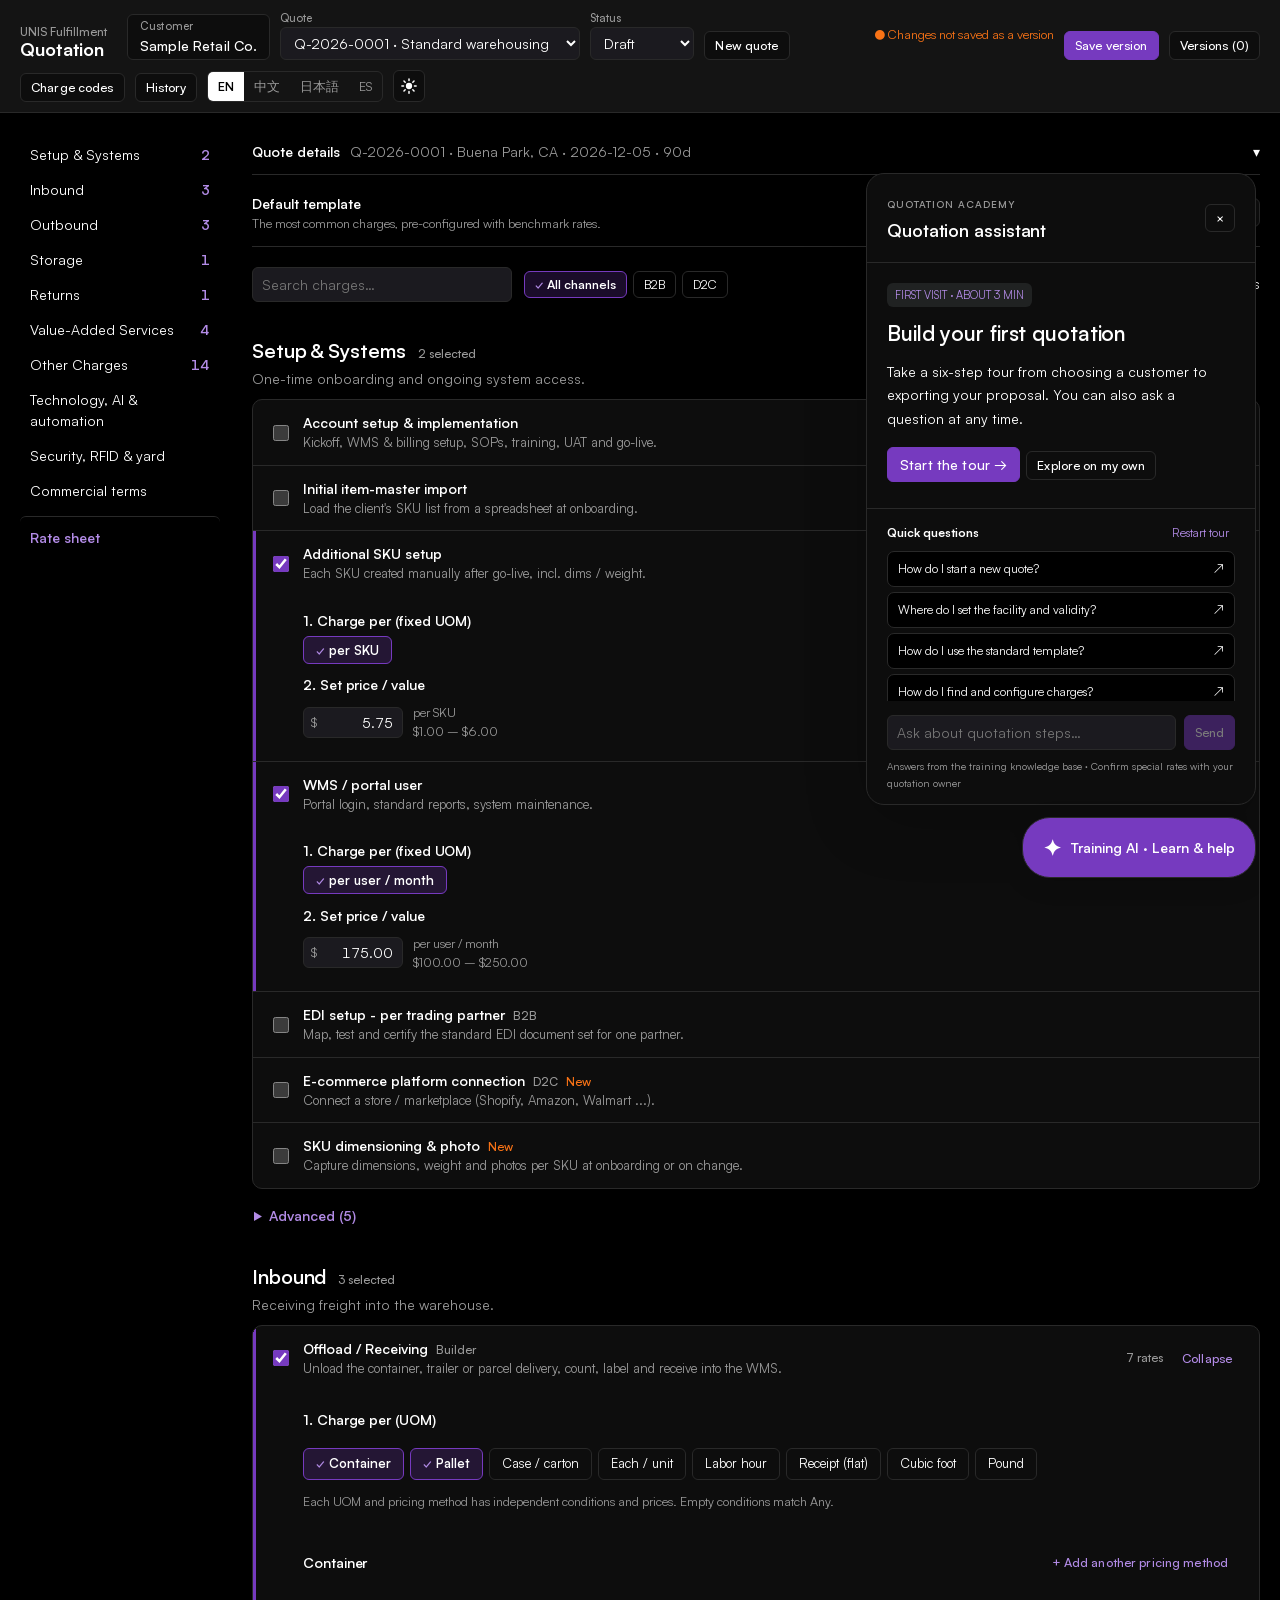
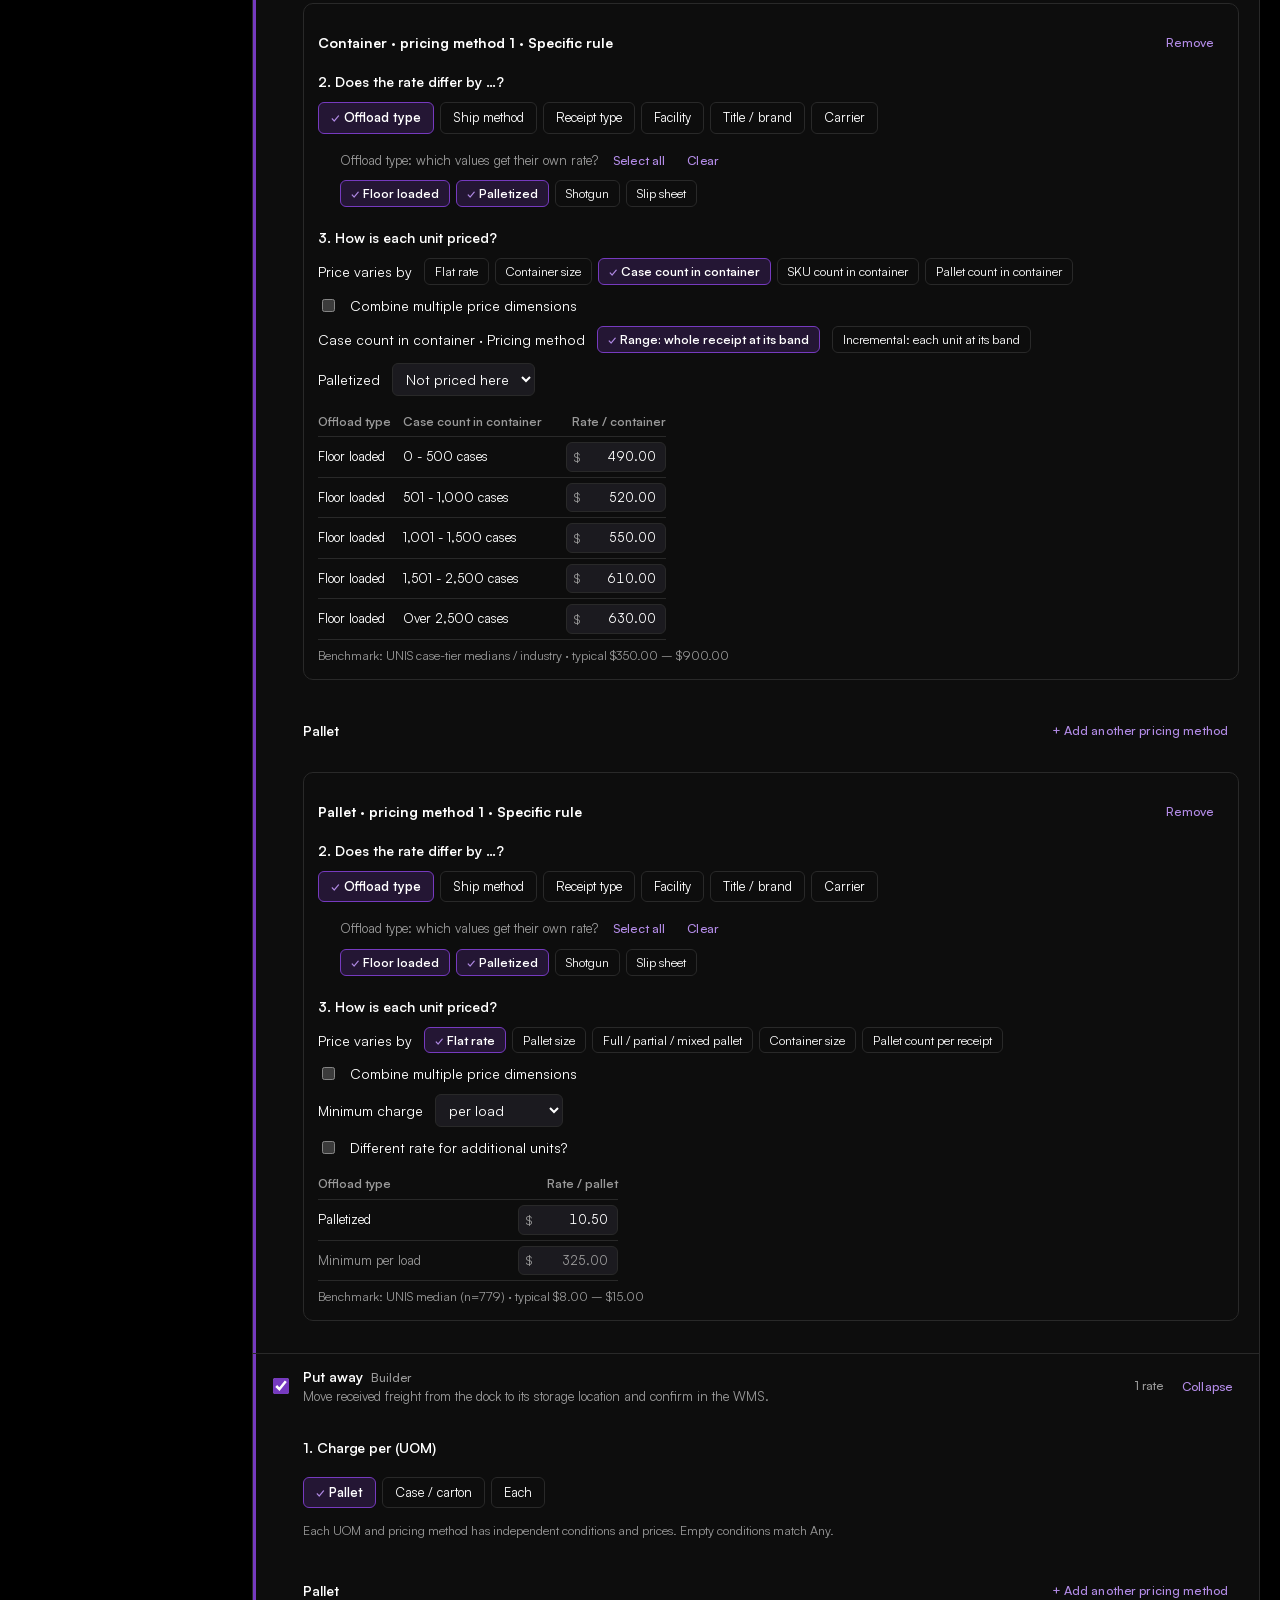
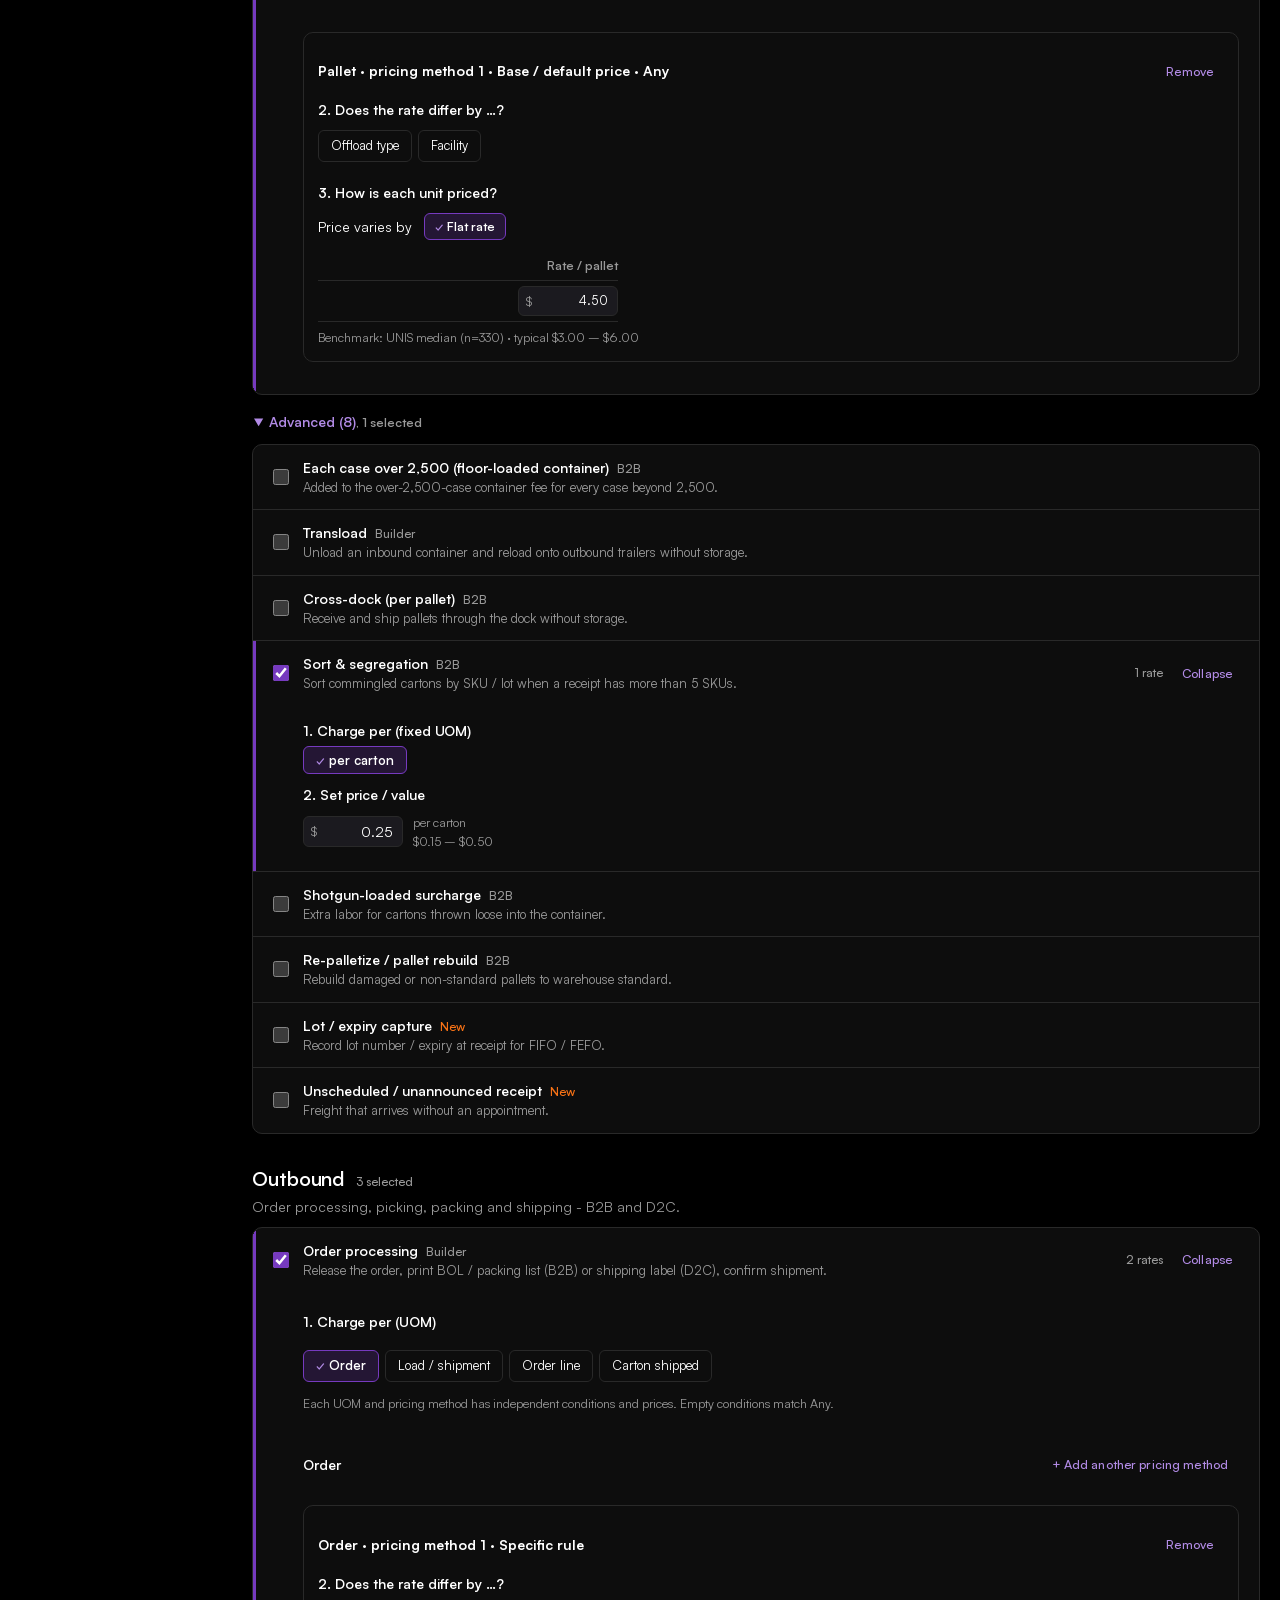
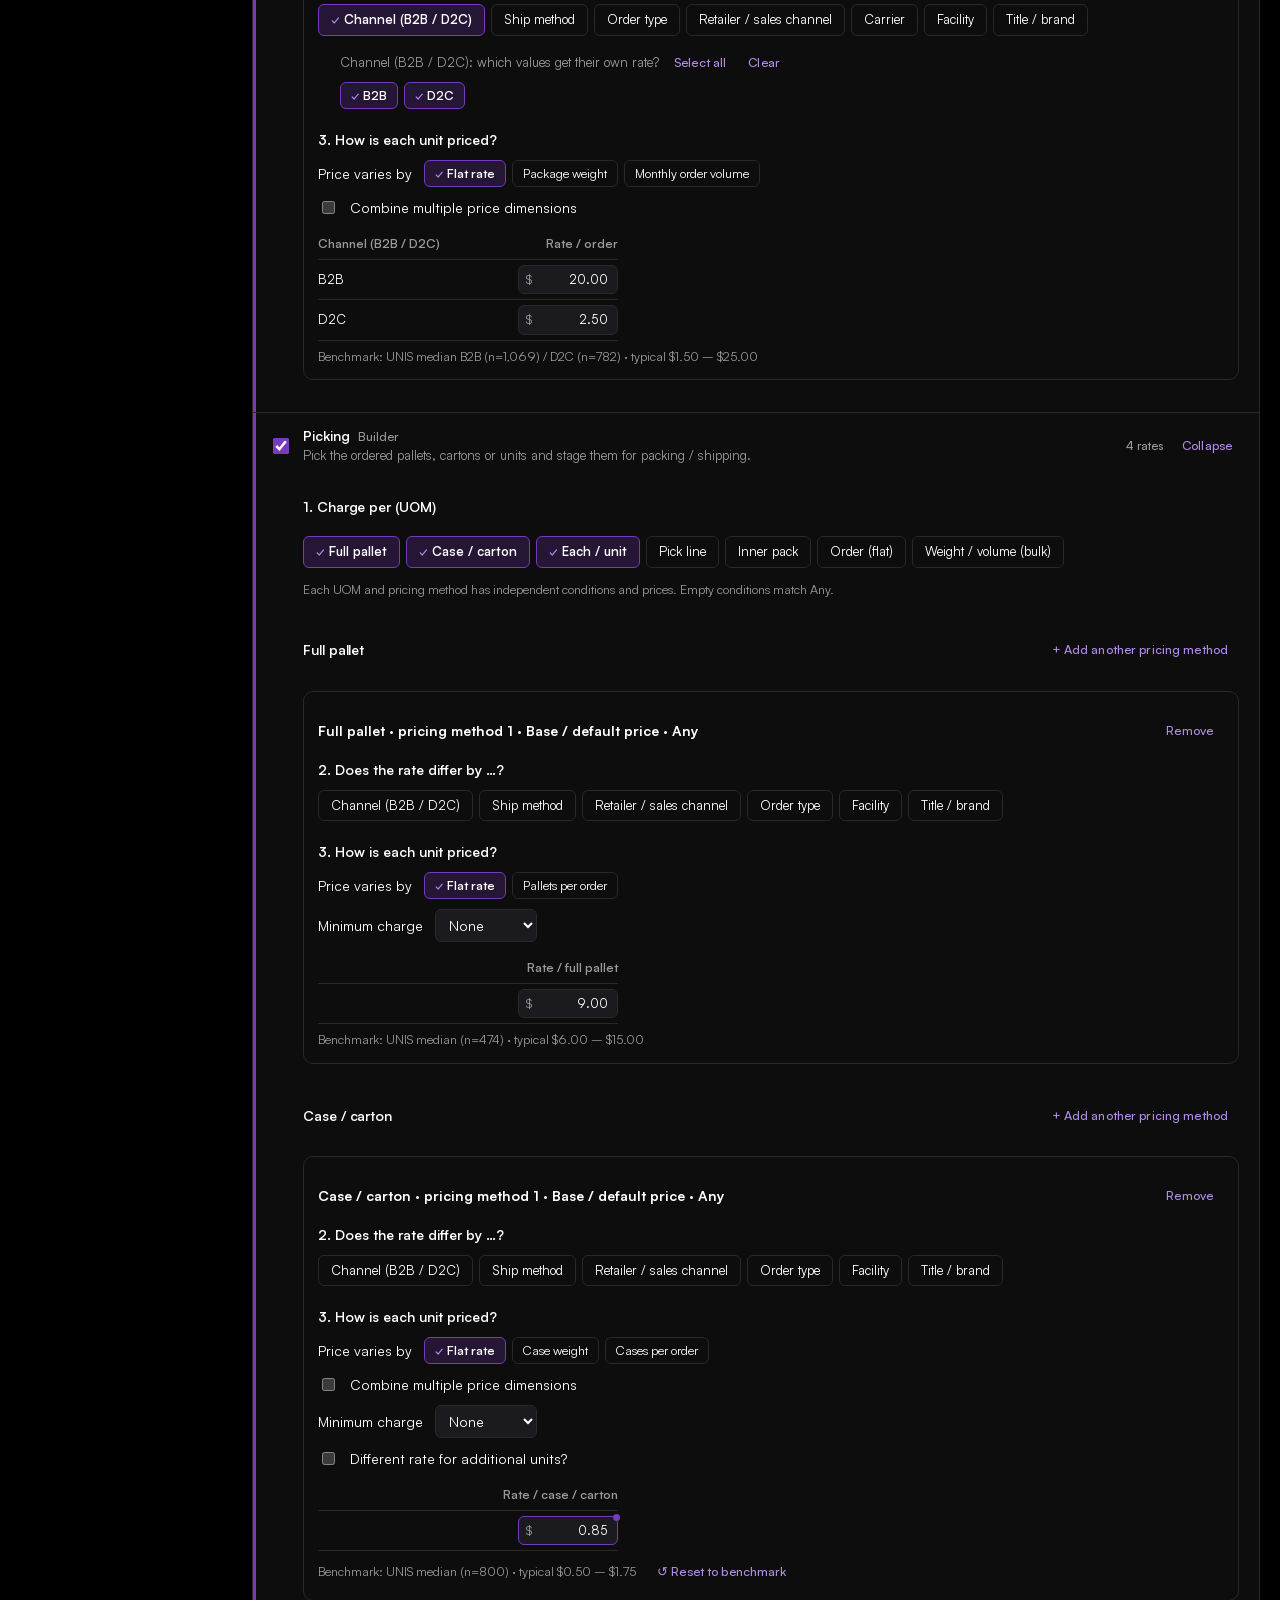
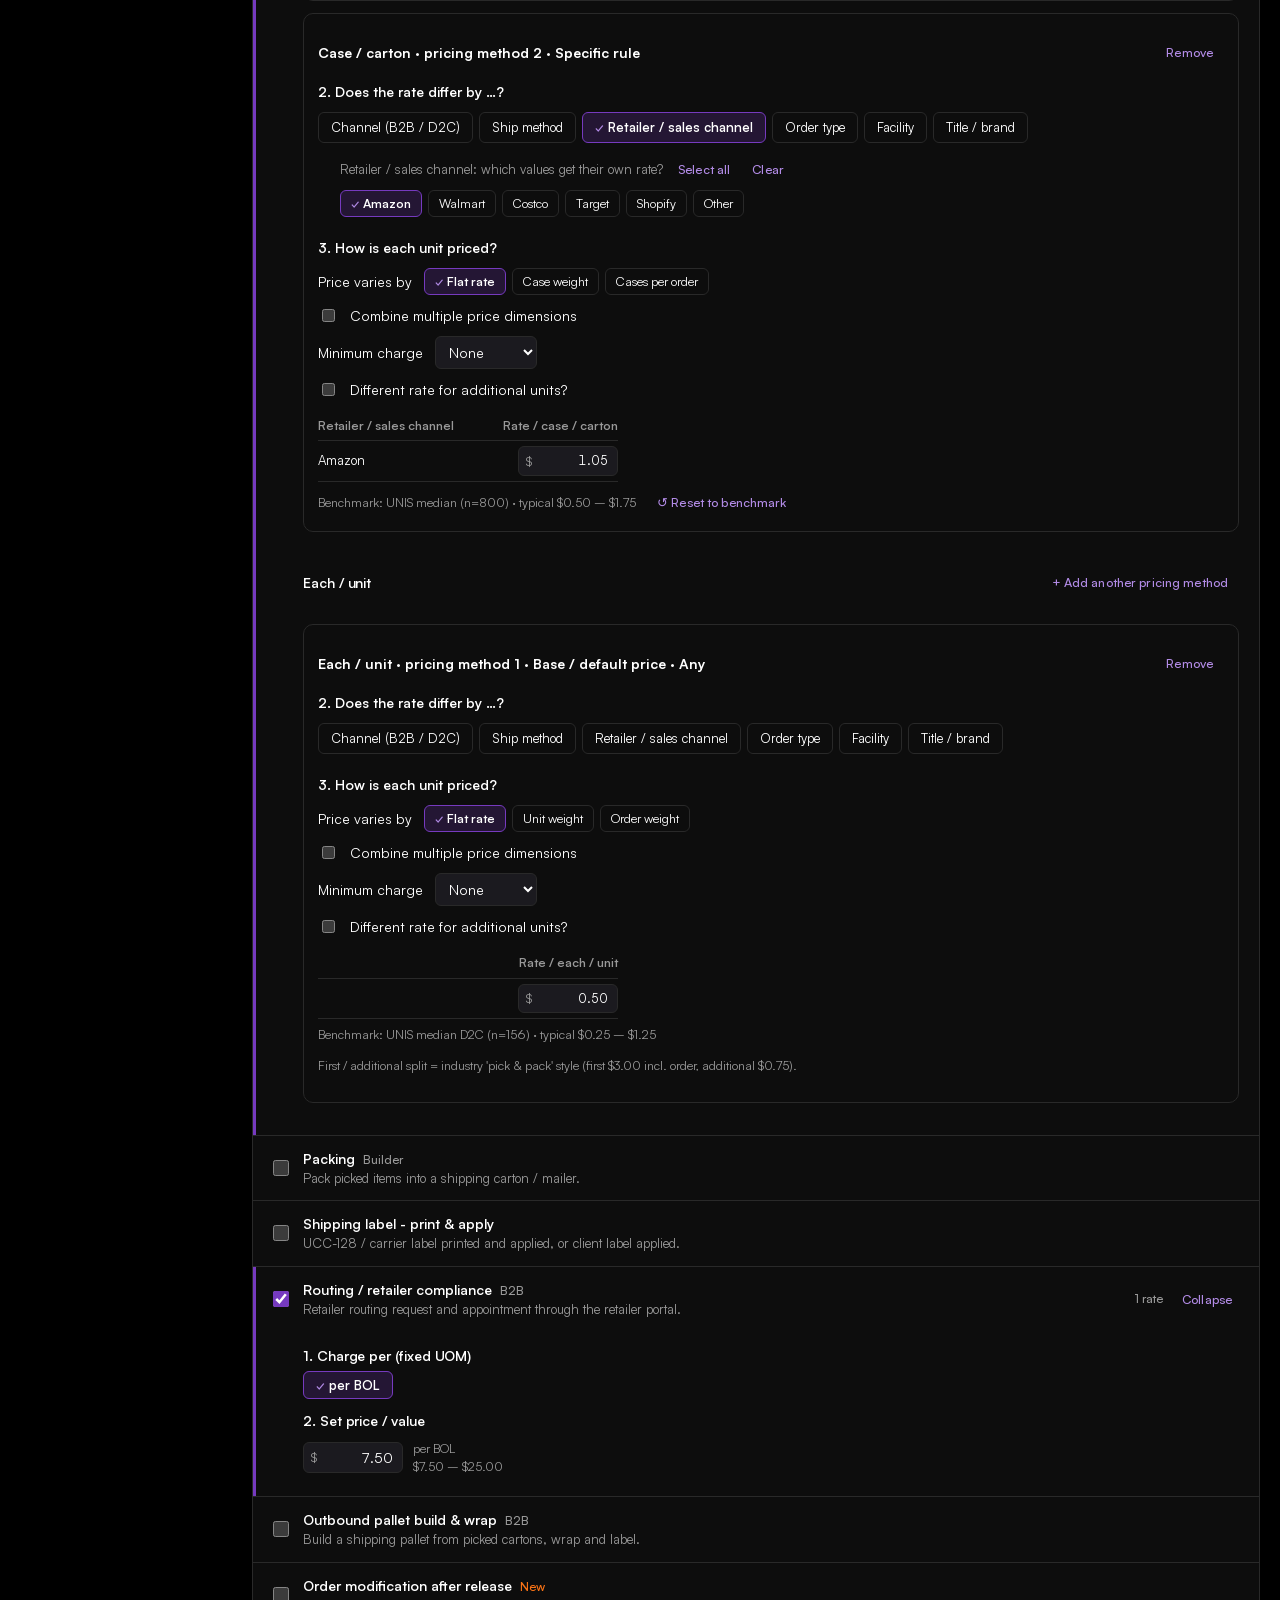
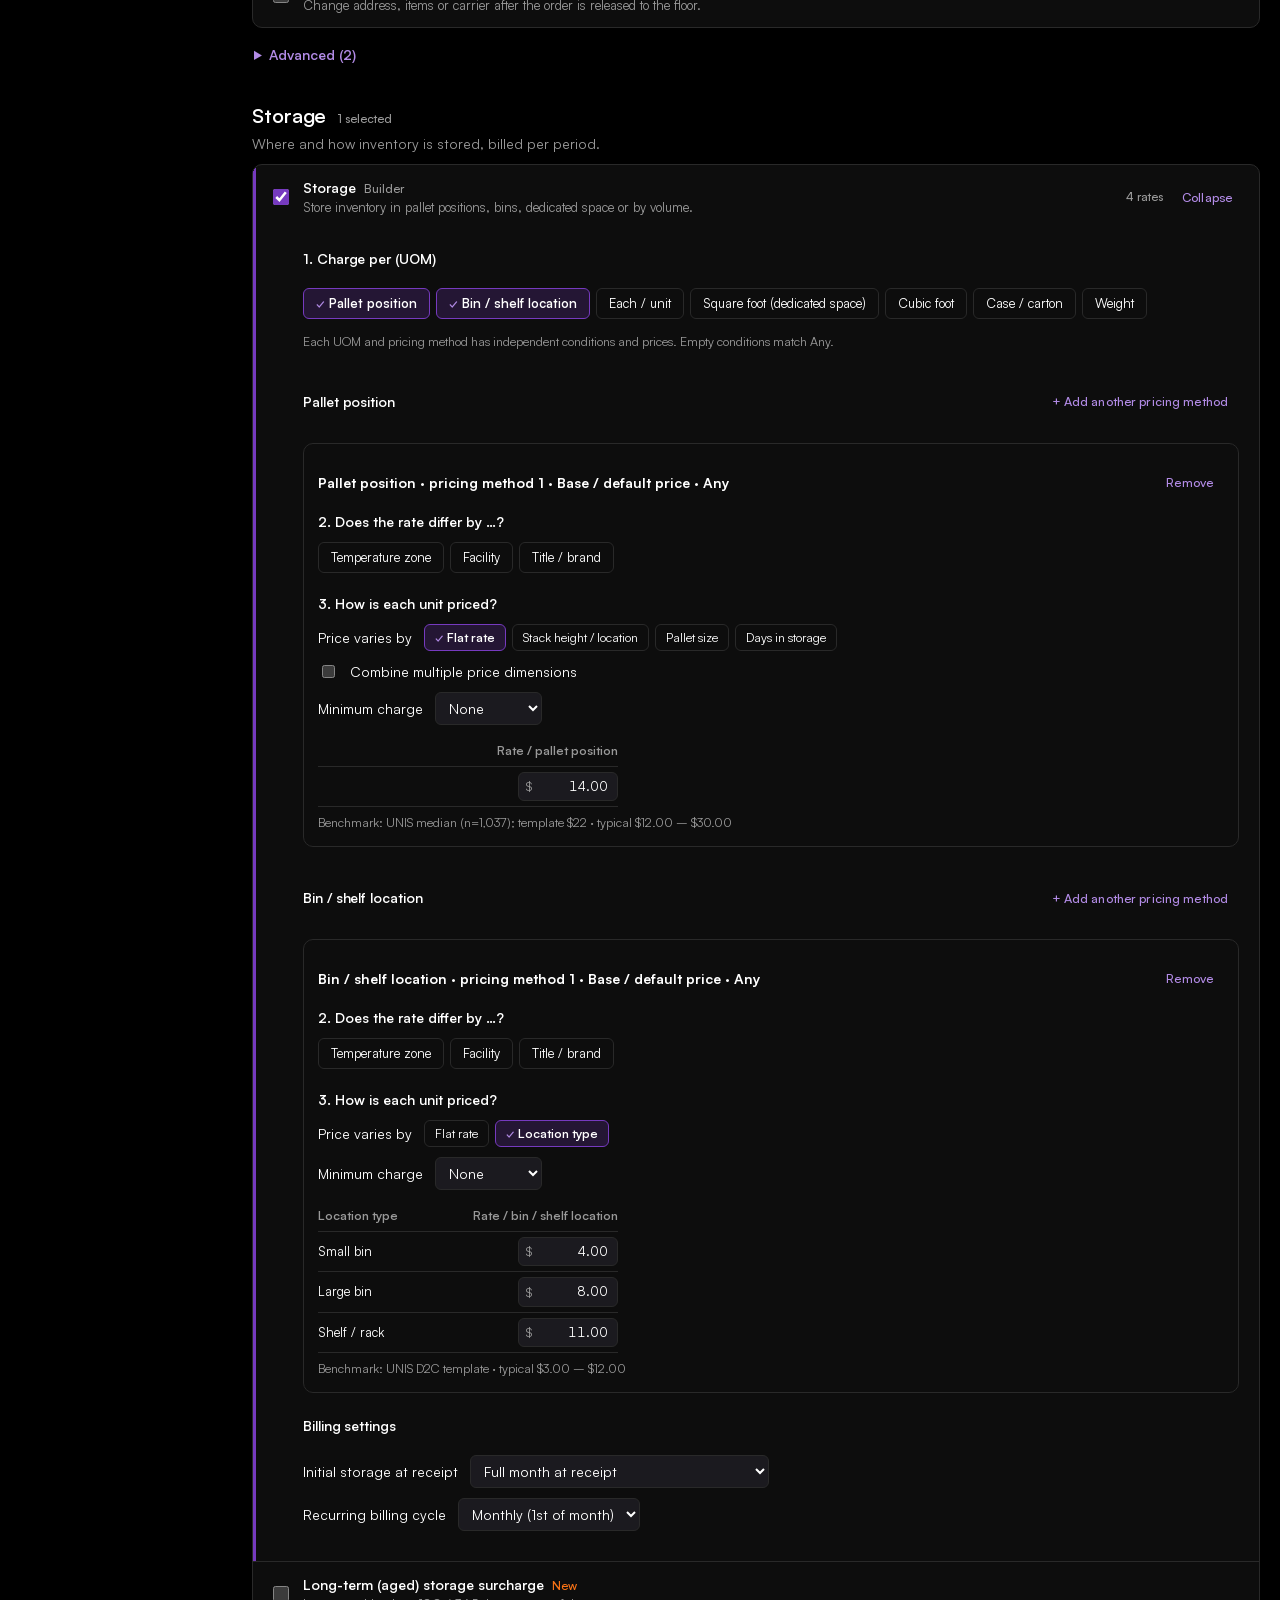
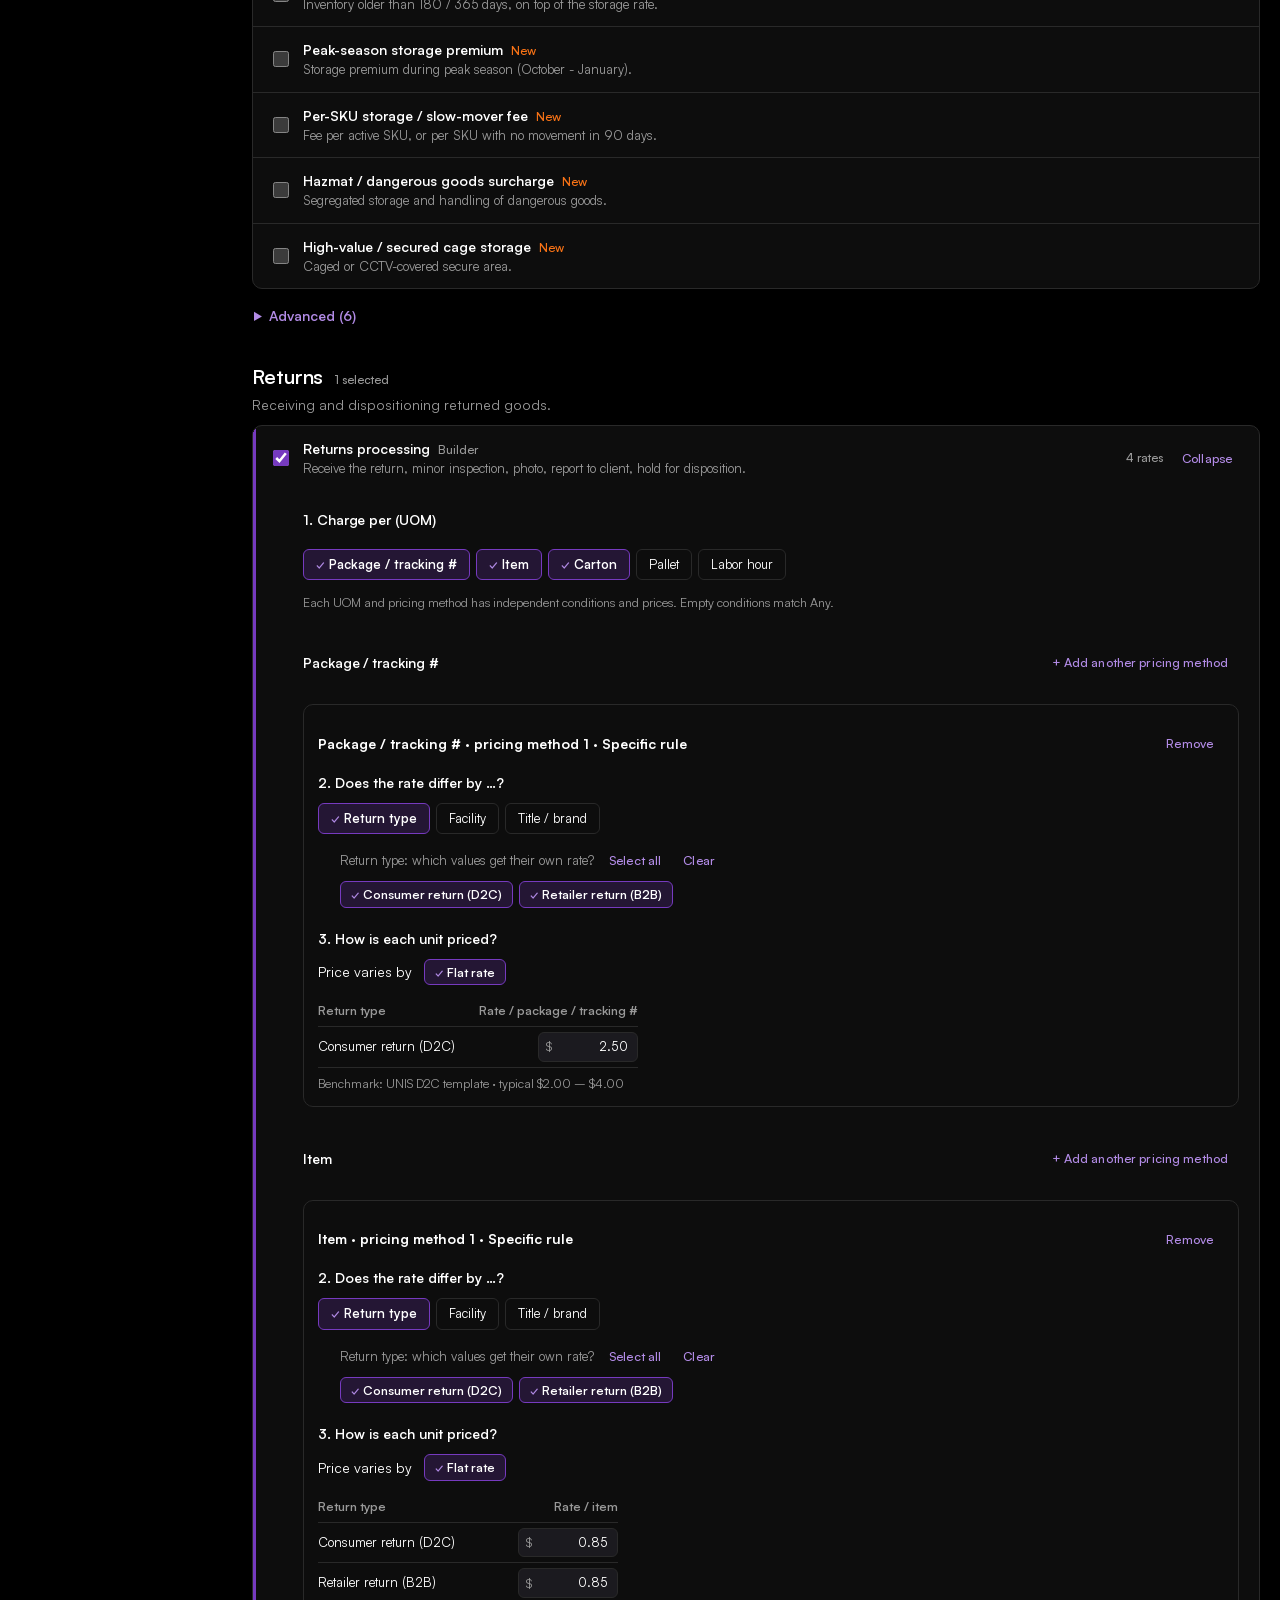
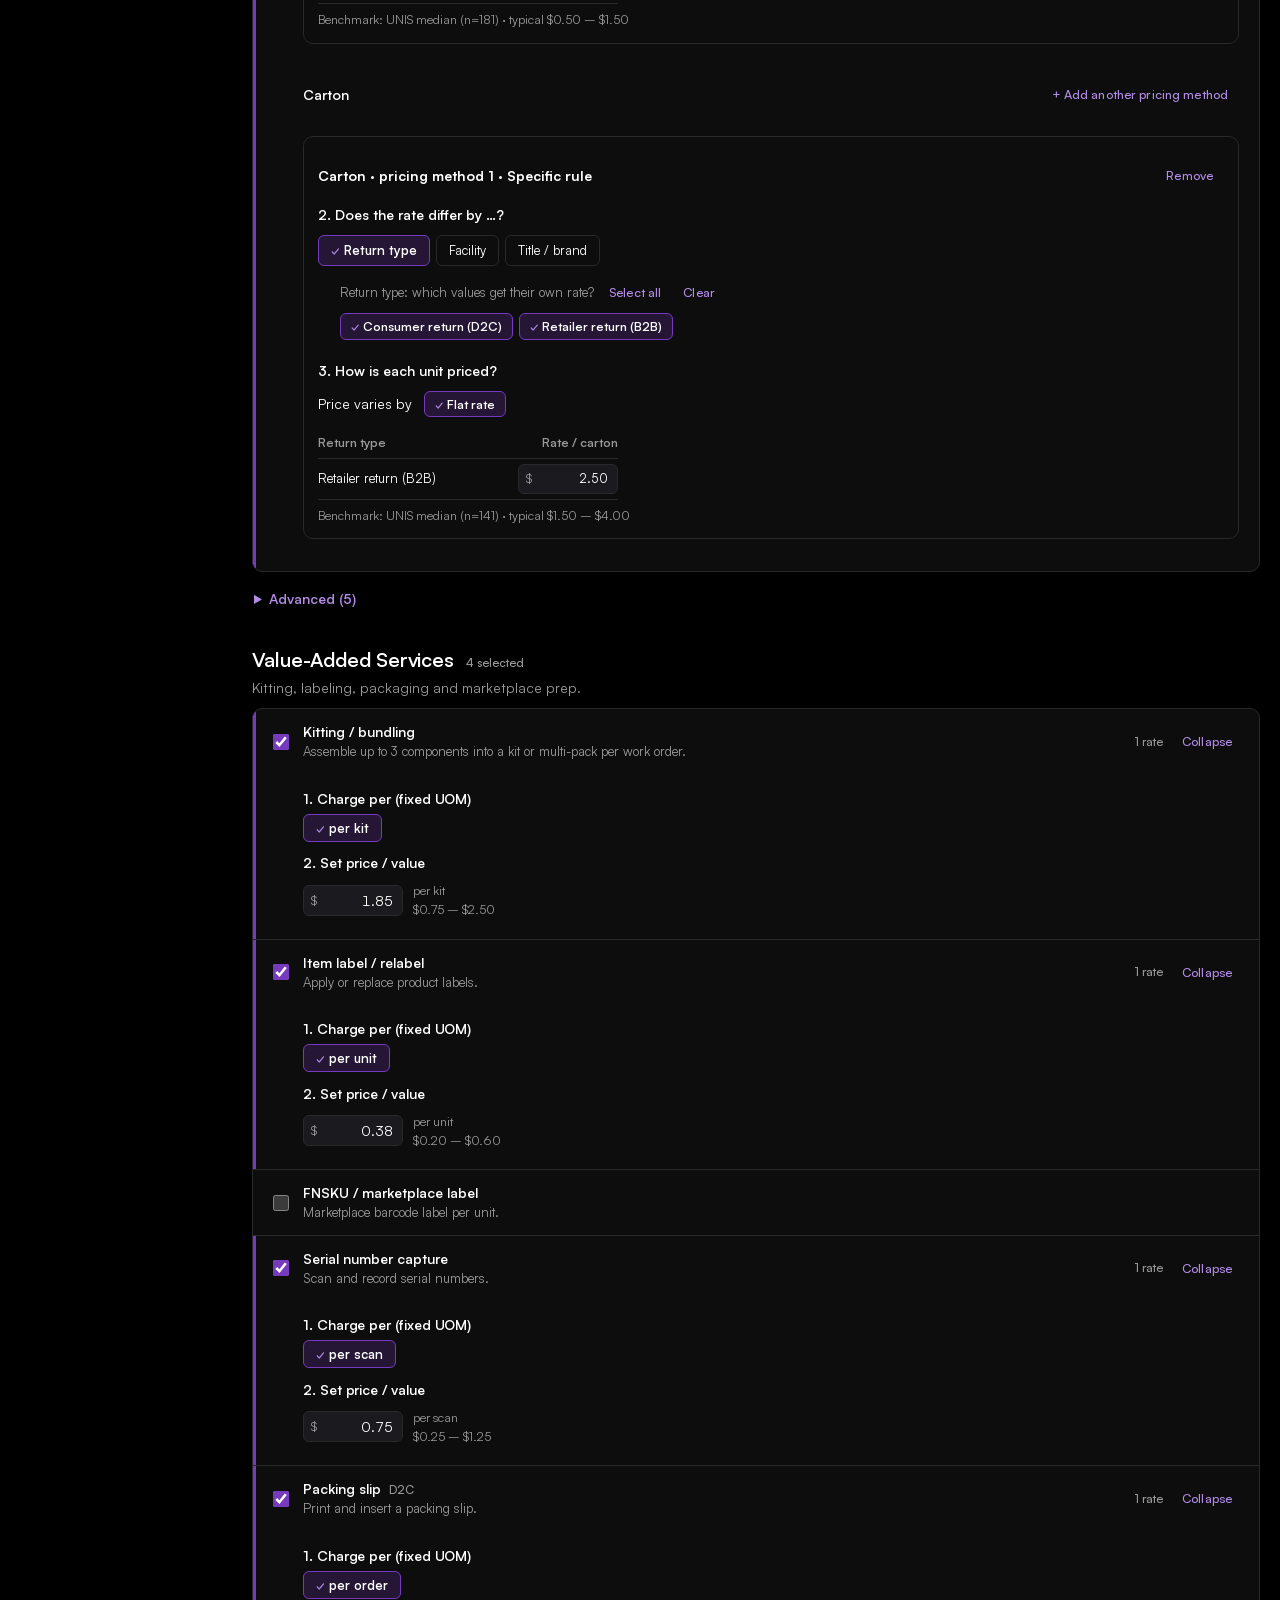
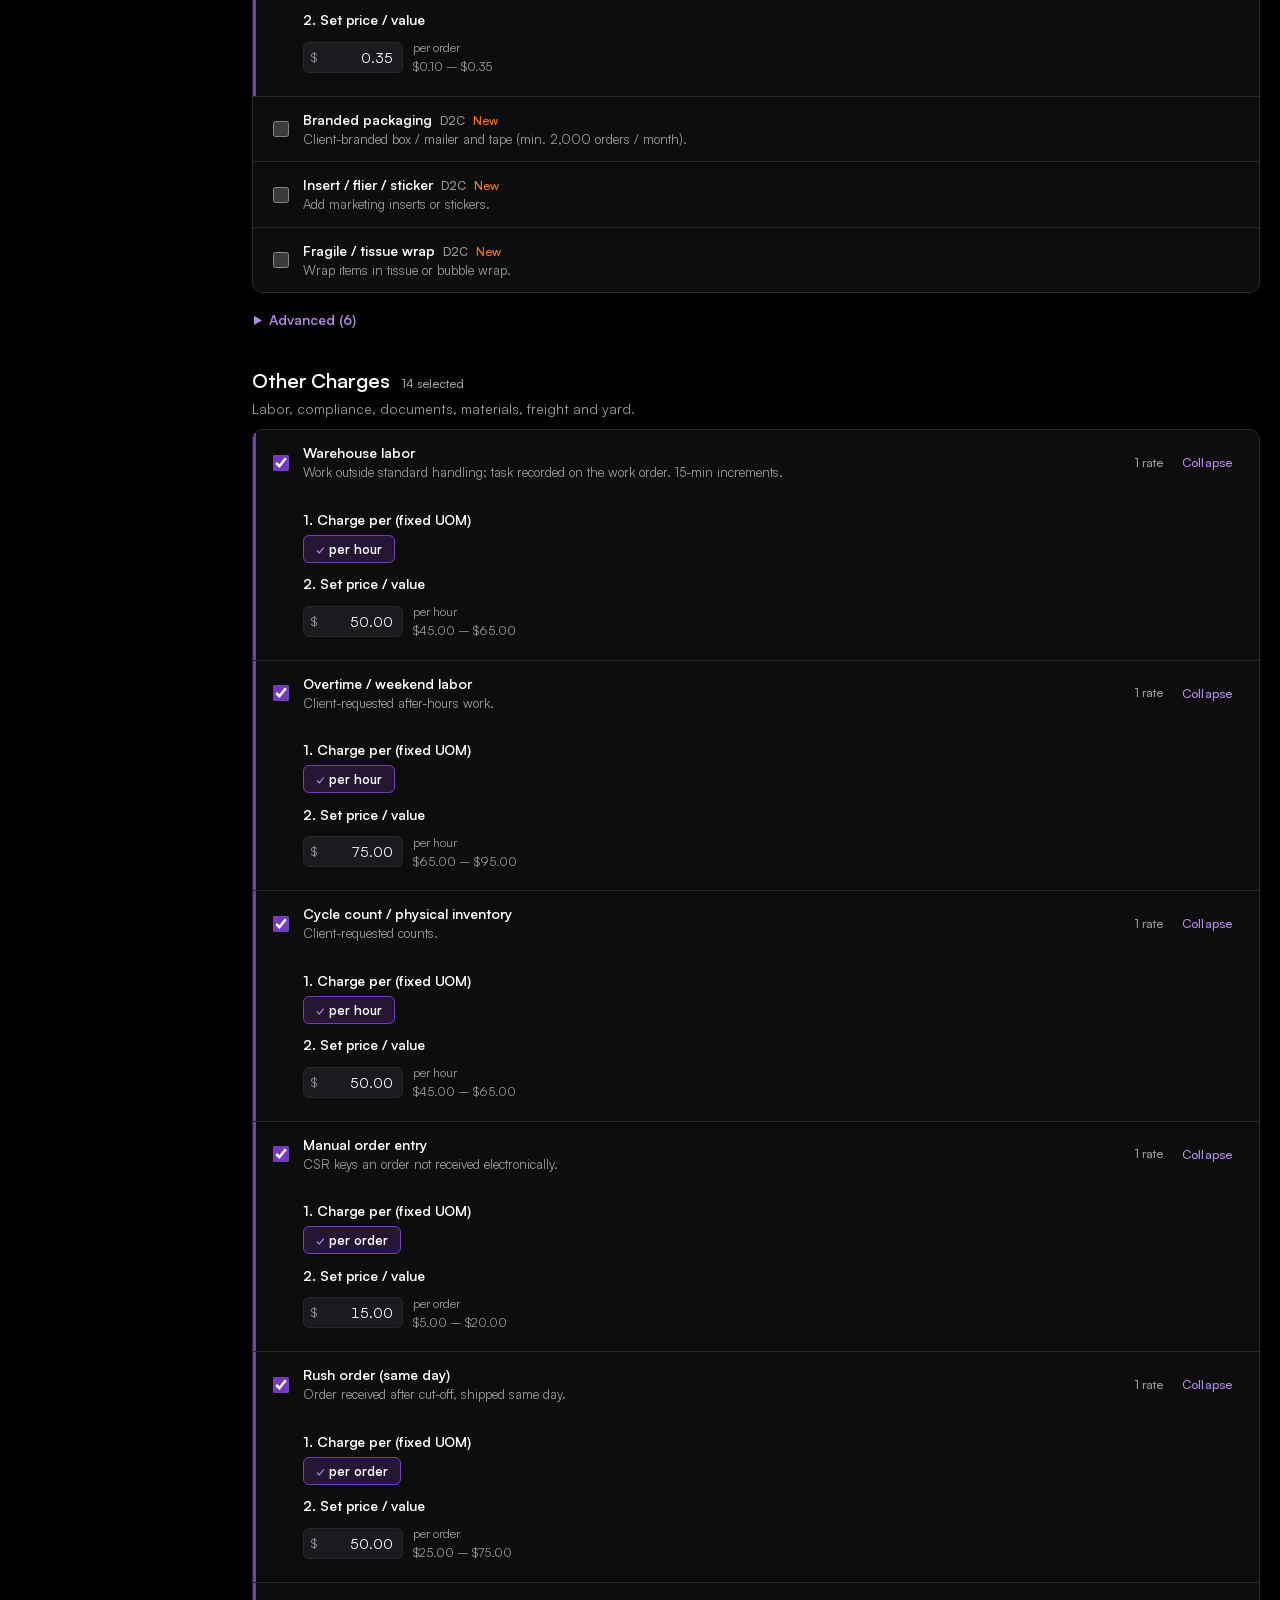
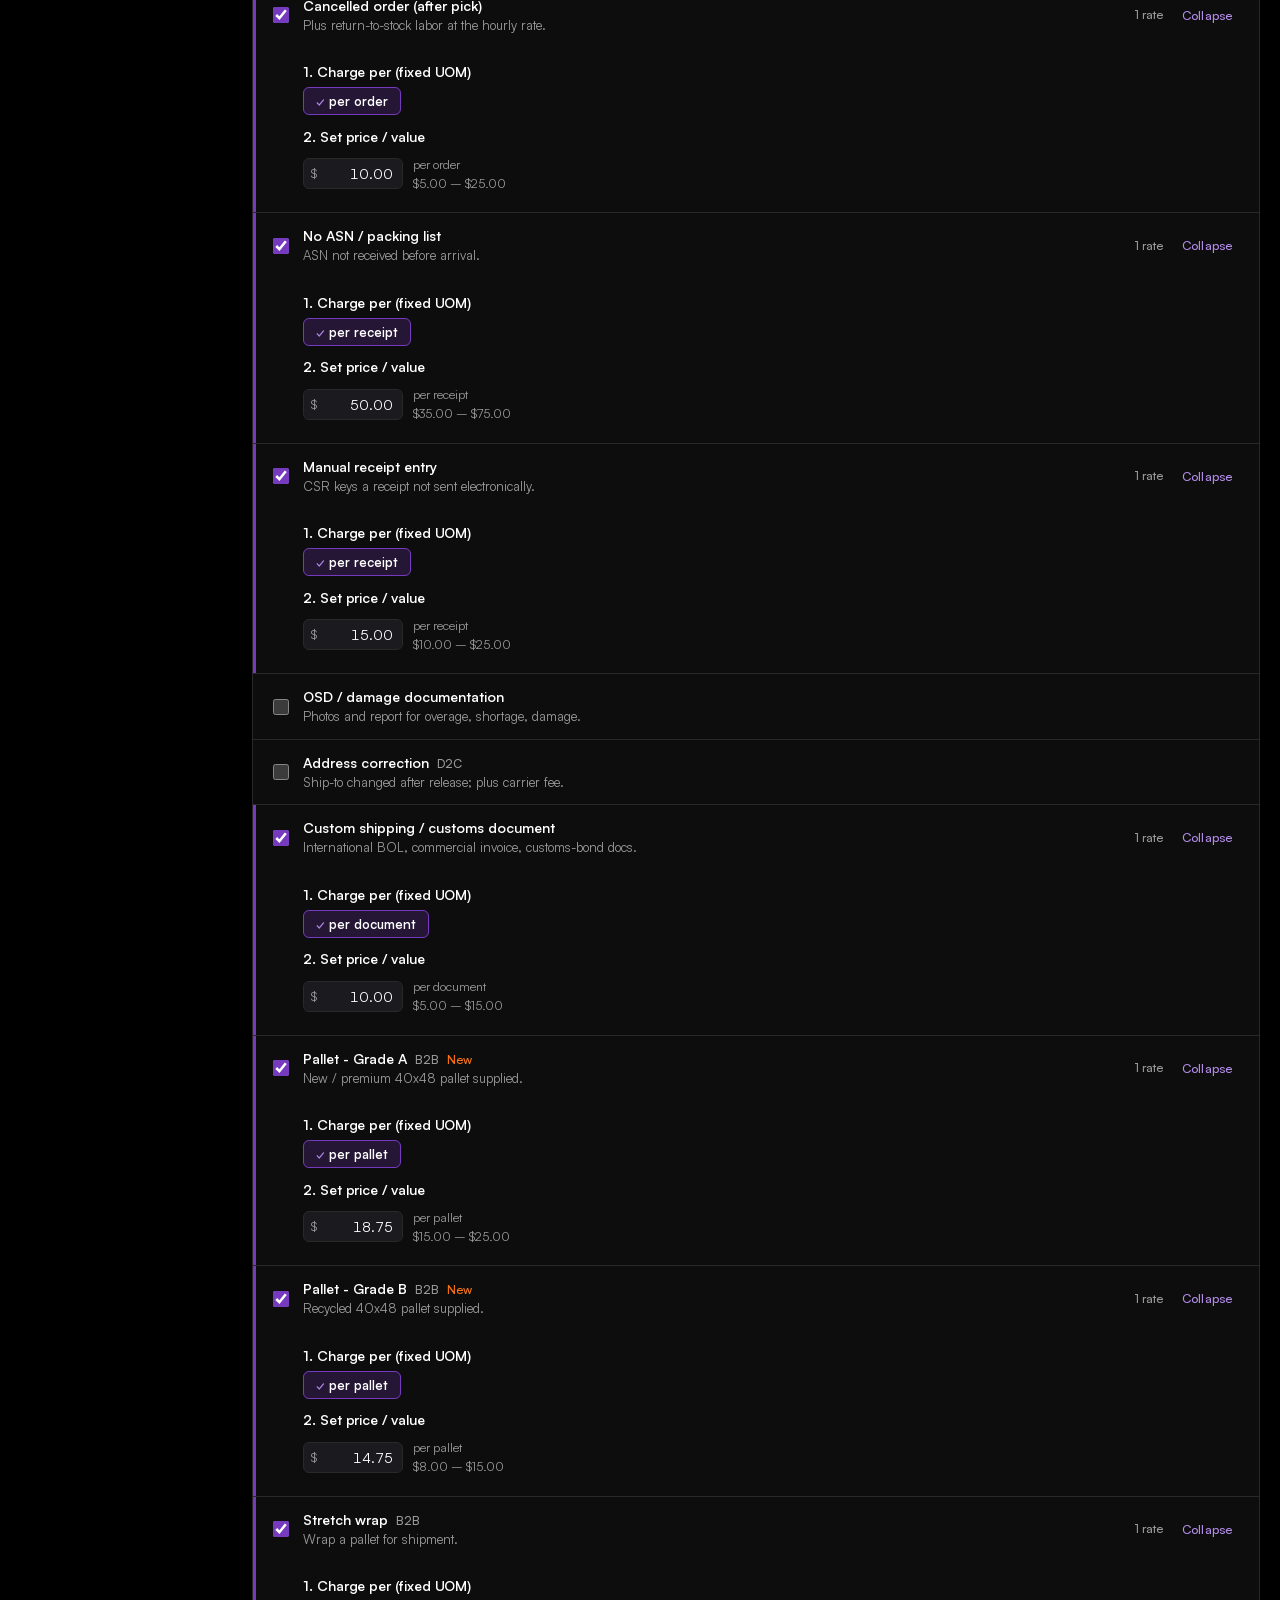
==== docs/index.html @ 16922f6c "Add independent quotation demo with UOM-first configuration and training assistant" ====
<!doctype html>
<html lang="en">
  <head>
    <meta charset="UTF-8" />
    <meta name="viewport" content="width=device-width, initial-scale=1.0" />
    <title>Picking · UOM-first Demo</title>
    <script type="module" crossorigin src="./assets/index-DvxWXNeC.js"></script>
    <link rel="stylesheet" crossorigin href="./assets/index-ZwoWdi6v.css">
  </head>
  <body>
    <div id="app"></div>
  </body>
</html>
---- docs/assets/index-ZwoWdi6v.css ----
.training[data-v-4d680e3e]{position:fixed;bottom:22px;right:24px;z-index:55;color:var(--fg);font-size:14px}.launcher[data-v-4d680e3e]{display:flex;gap:10px;align-items:center;margin:12px 0 0 auto;border:1px solid var(--border);background:var(--primary);color:#fff;border-radius:28px;padding:13px 20px;font:inherit;font-weight:600;cursor:pointer;box-shadow:0 6px 24px #0002}.launcher span[data-v-4d680e3e]{font-size:22px}.panel[data-v-4d680e3e]{width:390px;max-width:calc(100vw - 32px);background:var(--card);border:1px solid var(--border);border-radius:18px;box-shadow:0 16px 64px #0003;overflow:hidden;display:flex;flex-direction:column;max-height:calc(100dvh - 110px)}header[data-v-4d680e3e]{display:flex;justify-content:space-between;align-items:center;padding:18px 20px;border-bottom:1px solid var(--border)}h2[data-v-4d680e3e]{margin:4px 0 0;font-size:18px}.eyebrow[data-v-4d680e3e]{font-size:10px;letter-spacing:1px;color:var(--muted-fg);font-weight:600}.body[data-v-4d680e3e]{padding:20px;overflow:auto;min-height:100px;flex:1}h3[data-v-4d680e3e]{font-size:21px;margin:14px 0 10px}p[data-v-4d680e3e]{line-height:1.7;margin:6px 0 16px}.badge[data-v-4d680e3e]{background:var(--accent);color:var(--primary-text);padding:5px 8px;border-radius:6px;font-size:11px}.body>.btn[data-v-4d680e3e]{margin:0 6px 6px 0}.progress[data-v-4d680e3e]{display:flex;gap:5px;margin-bottom:16px}.progress span[data-v-4d680e3e]{height:4px;background:var(--border);border-radius:4px;flex:1}.progress .done[data-v-4d680e3e]{background:var(--primary)}.tour-actions[data-v-4d680e3e]{display:flex;justify-content:space-between;margin-top:20px}.questions[data-v-4d680e3e]{padding:14px 20px;border-top:1px solid var(--border)}.question-heading[data-v-4d680e3e]{display:flex;justify-content:space-between;align-items:center;margin-bottom:8px;font-size:12px}.text-button[data-v-4d680e3e]{border:0;background:none;color:var(--primary-text);cursor:pointer;font:inherit}.question-list[data-v-4d680e3e]{display:flex;flex-direction:column;gap:5px;max-height:150px;overflow:auto}.question-list button[data-v-4d680e3e]{display:flex;justify-content:space-between;gap:10px;text-align:left;background:var(--bg);border:1px solid var(--border);border-radius:7px;padding:8px 10px;font:inherit;font-size:12px;color:var(--fg);cursor:pointer}.question-list button[data-v-4d680e3e]:hover{background:var(--accent)}form[data-v-4d680e3e]{display:flex;gap:8px;padding:0 20px}form input[data-v-4d680e3e]{min-width:0;flex:1}.disclosure[data-v-4d680e3e]{font-size:10px;color:var(--muted-fg);padding:8px 20px 12px;margin:0}.message[data-v-4d680e3e]{padding:10px 12px;background:var(--bg);border-radius:10px;margin-top:12px;white-space:pre-wrap}.message p[data-v-4d680e3e]{margin:4px 0}.message.user[data-v-4d680e3e]{margin-left:30px;background:var(--accent)}.intro[data-v-4d680e3e]{color:var(--muted-fg)}@media(max-width:600px){.training[data-v-4d680e3e]{bottom:12px;right:12px}.panel[data-v-4d680e3e]{width:calc(100vw - 24px);max-height:calc(100dvh - 90px)}.body[data-v-4d680e3e]{padding:16px}.questions[data-v-4d680e3e]{padding:10px 16px}.question-list[data-v-4d680e3e]{max-height:110px}}.training-highlight{outline:3px solid var(--primary)!important;outline-offset:5px;box-shadow:0 0 0 8px var(--accent);scroll-margin-top:160px;transition:outline .2s}@media print{.training{display:none!important}.training-highlight{outline:none!important;box-shadow:none!important}}.pi[data-v-43a03100]{position:relative;display:inline-flex;align-items:center;border:1px solid var(--border);border-radius:var(--radius-sm);background:var(--input);padding:0 7px}.pi[data-v-43a03100]:focus-within{outline:2px solid var(--ring);outline-offset:1px}.pi input[data-v-43a03100]{width:78px;font-variant-numeric:tabular-nums;border:0;background:transparent;text-align:right;padding:4px 2px;outline:none}.pi .pre[data-v-43a03100],.pi .post[data-v-43a03100]{color:var(--muted-fg);font-size:12.5px}.pi.edited[data-v-43a03100]{border-color:var(--primary)}.pi.low[data-v-43a03100],.pi.high[data-v-43a03100]{border-color:var(--orange);background:var(--orange-soft)}.dot[data-v-43a03100]{position:absolute;top:-3px;right:-3px;width:7px;height:7px;border-radius:50%;background:var(--primary)}.pi.low .dot[data-v-43a03100],.pi.high .dot[data-v-43a03100]{background:var(--orange)}.rt[data-v-1059153d]{margin-top:10px;overflow-x:auto}table[data-v-1059153d]{border-collapse:collapse;font-size:13px;min-width:300px}th[data-v-1059153d]{text-align:left;font-weight:600;padding:6px 12px 6px 0;border-bottom:1px solid var(--border);font-size:12.5px;color:var(--muted-fg);white-space:nowrap}td[data-v-1059153d]{padding:5px 12px 5px 0;border-bottom:1px solid var(--border)}th.num[data-v-1059153d],td.num[data-v-1059153d]{text-align:right;padding-right:0;padding-left:12px}tr.min td[data-v-1059153d]{color:var(--muted-fg)}.foot[data-v-1059153d]{display:flex;gap:10px;align-items:center;flex-wrap:wrap;margin-top:6px}.uom-builder[data-v-8ad817fd]{padding:0 20px 20px 50px}.uom[data-v-8ad817fd]{margin-top:22px}.uhead[data-v-8ad817fd],.row[data-v-8ad817fd]{display:flex;gap:12px;align-items:center;flex-wrap:wrap;margin:10px 0}.uhead[data-v-8ad817fd]{justify-content:space-between}.rule[data-v-8ad817fd]{border:1px solid var(--border);border-radius:10px;padding:14px;margin:12px 0}.condition-questions[data-v-8ad817fd]{margin:14px 0 20px}.question[data-v-8ad817fd]{font-weight:600;margin-bottom:10px}.values[data-v-8ad817fd]{margin:12px 0 12px 22px}.value-label[data-v-8ad817fd]{color:var(--muted-fg);font-size:13px;margin-bottom:6px}@media(max-width:700px){.uom-builder[data-v-8ad817fd]{padding-left:16px}}.simple-config[data-v-b48d5607]{padding:0 20px 20px 50px}.simple-config h4[data-v-b48d5607]{margin:14px 0 8px}.card[data-v-b48d5607]{border-bottom:1px solid var(--border);position:relative}.card[data-v-b48d5607]:last-child{border-bottom:0}.card.on[data-v-b48d5607]:before{content:"";position:absolute;left:0;top:0;bottom:0;width:3px;background:var(--primary)}.head[data-v-b48d5607]{display:grid;grid-template-columns:22px minmax(0,1fr) auto;gap:12px;align-items:center;padding:12px 16px}.head input[type=checkbox][data-v-b48d5607]{width:16px;height:16px;accent-color:var(--primary)}.title[data-v-b48d5607]{min-width:0}.title.clickable[data-v-b48d5607]{cursor:pointer}.name[data-v-b48d5607]{font-weight:600}.desc[data-v-b48d5607]{color:var(--muted-fg);font-size:13px}.price[data-v-b48d5607]{display:flex;align-items:center;gap:10px}.unit[data-v-b48d5607]{font-size:12.5px;color:var(--muted-fg);min-width:116px}.sum[data-v-b48d5607]{display:flex;align-items:center;gap:8px}@media(max-width:700px){.head[data-v-b48d5607]{grid-template-columns:22px minmax(0,1fr)}.price[data-v-b48d5607],.sum[data-v-b48d5607]{grid-column:2}}.sum[data-v-81240300]{display:flex;gap:4px;align-items:baseline;flex-wrap:wrap;margin:0 0 12px}.setup[data-v-81240300]{border-left:2px solid var(--orange);padding:2px 0 2px 14px;margin-bottom:14px}.setup h4[data-v-81240300]{margin:0 0 2px}.setup ul[data-v-81240300]{margin:8px 0 0;padding:0;list-style:none;display:grid;gap:6px}.setup li[data-v-81240300]{font-size:13px}.kind[data-v-81240300]{display:inline-block;min-width:128px;font-size:12px;font-weight:600}.kind.mapped[data-v-81240300]{color:var(--ok)}.kind.new-condition[data-v-81240300]{color:var(--orange)}.kind.new-item[data-v-81240300]{color:var(--destructive)}.ok-text[data-v-81240300]{color:var(--ok)}.tw[data-v-81240300]{overflow-x:auto;margin-top:10px}table[data-v-81240300]{width:100%;border-collapse:collapse;font-size:12.5px}th[data-v-81240300]{text-align:left;color:var(--muted-fg);font-weight:500;border-bottom:1px solid var(--border);padding:6px 8px 6px 0;white-space:nowrap}td[data-v-81240300]{border-bottom:1px solid var(--border);padding:6px 8px 6px 0;vertical-align:top}.r[data-v-81240300]{text-align:right}.num[data-v-81240300]{font-variant-numeric:tabular-nums;white-space:nowrap}code[data-v-81240300]{font-size:12px}.conds .miss[data-v-81240300]{color:var(--orange)}.conds .miss[data-v-81240300]:before{content:"+ ";font-weight:700}.sr[data-v-81240300]{position:absolute;width:1px;height:1px;overflow:hidden;clip:rect(0 0 0 0)}.scrim[data-v-ab655b36]{position:fixed;inset:0;background:#0000008c;z-index:50;display:flex;justify-content:flex-end}.drawer[data-v-ab655b36]{width:min(460px,100vw);height:100%;background:var(--card);border-left:1px solid var(--border);display:flex;flex-direction:column}.drawer.wide[data-v-ab655b36]{width:min(760px,100vw)}header[data-v-ab655b36]{display:flex;align-items:center;justify-content:space-between;padding:14px 18px;border-bottom:1px solid var(--border)}header h3[data-v-ab655b36]{margin:0;font-size:16px}.content[data-v-ab655b36]{overflow:auto;padding:14px 18px 24px;flex:1}.top[data-v-217f2baa]{display:flex;gap:8px;margin-bottom:12px}.top .input[data-v-217f2baa]{flex:1}.cust[data-v-217f2baa]{border:1px solid var(--border);border-radius:8px;margin-bottom:8px}.cust.current[data-v-217f2baa]{border-color:var(--primary)}.row[data-v-217f2baa]{display:flex;justify-content:space-between;align-items:center;gap:10px;padding:9px 12px;cursor:pointer}.name[data-v-217f2baa]{font-weight:600}.quotes[data-v-217f2baa]{border-top:1px solid var(--border);padding:8px 12px 10px;background:var(--accent)}.q[data-v-217f2baa]{display:flex;justify-content:space-between;gap:8px;padding:6px 8px;border-radius:6px;cursor:pointer;flex-wrap:wrap}.q[data-v-217f2baa]:hover{background:var(--accent)}.actions[data-v-217f2baa]{display:flex;gap:8px;margin-top:10px}.form[data-v-217f2baa]{display:grid;grid-template-columns:1fr 1fr;gap:10px}.form label[data-v-217f2baa]{display:flex;flex-direction:column;gap:3px;font-size:12.5px;color:var(--muted-fg)}.form label.wide[data-v-217f2baa]{grid-column:span 2}.recent[data-v-93ffff38]{display:flex;flex-wrap:wrap;gap:6px;margin-bottom:16px}.filt[data-v-93ffff38]{margin-bottom:10px}.ev[data-v-93ffff38]{list-style:none;padding:0;margin:0}.ev li[data-v-93ffff38]{display:flex;gap:10px;align-items:baseline;padding:6px 0;border-bottom:1px solid var(--border);font-size:13px;flex-wrap:wrap}.t[data-v-93ffff38]{color:var(--muted-fg);font-size:12px;min-width:150px}.toolbar[data-v-4b579db5]{display:flex;align-items:center;gap:8px;flex-wrap:wrap;margin:36px 0 12px}.toolbar h2[data-v-4b579db5]{margin:0;font-size:20px}.toolbar .sp[data-v-4b579db5]{flex:1}.toolbar label[data-v-4b579db5]{display:flex;gap:6px;align-items:center;font-size:13px}.proposal-doc[data-v-4b579db5]{--ink: #181818;--soft-ink: #666666;--rule: #e0e0e0;--rule-strong: #181818;background:#fff;color:var(--ink);border-radius:var(--radius);padding:36px 40px;max-width:1000px;color-scheme:light}.doc-head[data-v-4b579db5]{display:flex;justify-content:space-between;gap:24px;align-items:flex-start;border-bottom:2px solid var(--rule-strong);padding-bottom:14px;margin-bottom:16px}.brand[data-v-4b579db5]{font-size:22px;font-weight:700;letter-spacing:-.01em}.doc-title[data-v-4b579db5]{font-size:16px;font-weight:500}.doc-head .muted[data-v-4b579db5],.proposal-doc .muted[data-v-4b579db5]{color:var(--soft-ink)}.watermark[data-v-4b579db5]{display:inline-block;margin-left:10px;font-size:13px;font-weight:600;color:#c2410c;vertical-align:3px}.watermark[data-v-4b579db5]:before{content:"● "}.meta th[data-v-4b579db5],.cust th[data-v-4b579db5]{text-align:left;color:var(--soft-ink);font-weight:500;font-size:12.5px;padding:2px 12px 2px 0;white-space:nowrap}.meta td[data-v-4b579db5],.cust td[data-v-4b579db5]{padding:2px 18px 2px 0}.cust[data-v-4b579db5]{width:100%;margin-bottom:18px}.band[data-v-4b579db5]{border-top:1px solid var(--rule);border-bottom:1px solid var(--rule);padding:8px 0;font-weight:600}.sec[data-v-4b579db5]{margin-top:22px}.sec h3[data-v-4b579db5]{font-size:16px;margin:0 0 6px}table.rates[data-v-4b579db5]{width:100%;border-collapse:collapse;font-size:13px}table.rates col.c1[data-v-4b579db5]{width:34%}table.rates col.c2[data-v-4b579db5]{width:38%}table.rates col.c3[data-v-4b579db5],table.rates col.c4[data-v-4b579db5]{width:14%}table.rates th[data-v-4b579db5]{text-align:left;font-size:12px;color:var(--soft-ink);font-weight:500;border-bottom:1px solid var(--rule-strong);padding:5px 8px}table.rates td[data-v-4b579db5]{padding:6px 8px;border-bottom:1px solid var(--rule);vertical-align:top}.r[data-v-4b579db5]{text-align:right!important}.svc[data-v-4b579db5]{font-weight:600}.svc.sub[data-v-4b579db5]{font-weight:400;padding-left:24px!important}.svc .q[data-v-4b579db5]{font-weight:400;font-size:12.5px;color:var(--soft-ink)}tr.group td[data-v-4b579db5]{border-bottom:0;padding-bottom:2px}tr.min td[data-v-4b579db5]{color:var(--soft-ink)}.desc[data-v-4b579db5]{color:var(--soft-ink);font-size:13px}.rate[data-v-4b579db5]{font-variant-numeric:tabular-nums;white-space:nowrap;font-weight:600;text-align:right}.unit[data-v-4b579db5]{color:var(--soft-ink);font-size:13px}.notes[data-v-4b579db5]{margin:8px 0 0;padding-left:18px;color:var(--soft-ink);font-size:12.5px}.terms[data-v-4b579db5]{font-size:12.5px;color:var(--soft-ink);margin-top:20px;max-width:72ch}.empty[data-v-4b579db5]{padding:20px 0;color:var(--soft-ink)}.sign[data-v-4b579db5]{display:grid;grid-template-columns:1fr 1fr;gap:48px;margin-top:30px}.who[data-v-4b579db5]{font-weight:600;margin-bottom:8px}.line[data-v-4b579db5]{border-bottom:1px solid var(--rule-strong);height:32px;display:flex;align-items:flex-end;font-size:11.5px;color:var(--soft-ink)}.sr[data-v-4b579db5]{position:absolute;width:1px;height:1px;overflow:hidden;clip:rect(0 0 0 0);white-space:nowrap}@media(max-width:700px){.proposal-doc[data-v-4b579db5]{padding:18px}.doc-head[data-v-4b579db5]{flex-direction:column}.sign[data-v-4b579db5]{grid-template-columns:1fr}}.theme-toggle[data-v-8e360bf2]{display:inline-flex;align-items:center;justify-content:center;width:32px;height:32px;padding:0;border:1px solid var(--border);border-radius:var(--radius-sm, 8px);background:var(--card);color:var(--fg);cursor:pointer}.theme-toggle[data-v-8e360bf2]:hover{border-color:var(--muted-fg);color:var(--primary-text)}.theme-toggle[data-v-8e360bf2]:focus-visible{outline:2px solid var(--ring);outline-offset:2px}.vers[data-v-0b935c18],.diff[data-v-0b935c18]{width:100%;border-collapse:collapse;font-size:13px;margin-bottom:14px}.vers td[data-v-0b935c18],.diff td[data-v-0b935c18]{padding:6px;border-bottom:1px solid var(--border);vertical-align:top}.vers tr.cur[data-v-0b935c18]{background:var(--primary-soft)}.note-cell[data-v-0b935c18]{max-width:260px}.acts[data-v-0b935c18]{white-space:nowrap;text-align:right}.acts .btn[data-v-0b935c18]{margin-left:4px}.cmp[data-v-0b935c18]{display:flex;gap:12px;margin-bottom:10px}.cmp label[data-v-0b935c18]{display:flex;gap:6px;align-items:center;font-size:12.5px;color:var(--muted-fg)}.num[data-v-0b935c18]{text-align:right;white-space:nowrap}.diff tr.removed td[data-v-0b935c18]{color:var(--muted-fg)}.top[data-v-e6e39072]{position:sticky;top:0;z-index:20;display:flex;align-items:flex-end;gap:10px;flex-wrap:wrap;padding:10px 20px;background:var(--sidebar);border-bottom:1px solid var(--border)}.brand[data-v-e6e39072]{display:flex;flex-direction:column;margin-right:10px;line-height:1.15}.brand .org[data-v-e6e39072]{font-size:12px;color:var(--muted-fg);font-weight:500}.brand h1[data-v-e6e39072]{font-size:18px;margin:0;font-weight:700}.lbl[data-v-e6e39072]{display:block;font-size:11px;color:var(--muted-fg);font-weight:500}.pick[data-v-e6e39072]{flex-direction:column;align-items:flex-start;gap:0;padding:3px 12px;max-width:260px;overflow:hidden;text-overflow:ellipsis}.field[data-v-e6e39072]{display:flex;flex-direction:column}.qsel[data-v-e6e39072]{max-width:300px}.vstate[data-v-e6e39072]{font-size:12.5px;align-self:center}.user[data-v-e6e39072]{display:inline-flex;align-items:center;gap:8px;font-size:12.5px}.user .who[data-v-e6e39072]{color:var(--muted-fg);max-width:160px;overflow:hidden;text-overflow:ellipsis;white-space:nowrap}.sync[data-v-e6e39072]{color:var(--muted-fg)}.sync.error[data-v-e6e39072],.sync.conflict[data-v-e6e39072],.vstate.warn[data-v-e6e39072]{color:var(--orange)}.vstate.warn[data-v-e6e39072]:before{content:"● "}.vstate.ok[data-v-e6e39072]{color:var(--muted-fg)}.sp[data-v-e6e39072]{flex:1}.banner[data-v-e6e39072]{background:var(--orange-soft);color:var(--fg);padding:8px 20px;display:flex;gap:10px;align-items:center;border-bottom:1px solid var(--border)}.empty[data-v-e6e39072]{text-align:center;padding:80px 20px}.layout[data-v-e6e39072]{display:grid;grid-template-columns:200px minmax(0,1fr);gap:32px;max-width:1320px;margin:0 auto;padding:24px 20px}.layout.solo[data-v-e6e39072]{grid-template-columns:minmax(0,1fr);max-width:1060px}.side[data-v-e6e39072]{position:sticky;top:84px;align-self:start;display:flex;flex-direction:column}.side a[data-v-e6e39072]{display:flex;justify-content:space-between;padding:7px 10px;border-radius:var(--radius-sm);color:var(--fg);text-decoration:none}.side a[data-v-e6e39072]:hover{background:var(--accent)}.side .cnt[data-v-e6e39072]{color:var(--primary-text);font-weight:600;font-variant-numeric:tabular-nums}.side .prop[data-v-e6e39072]{border-top:1px solid var(--border);margin-top:8px;padding-top:10px;color:var(--primary-text);font-weight:600}main[data-v-e6e39072]{min-width:0}.details[data-v-e6e39072]{border-bottom:1px solid var(--border);margin-bottom:14px}.dhead[data-v-e6e39072]{display:flex;gap:10px;align-items:baseline;width:100%;background:none;border:0;padding:4px 0 12px;cursor:pointer;text-align:left;flex-wrap:wrap}.dt[data-v-e6e39072]{font-weight:600}.dgrid[data-v-e6e39072]{display:grid;grid-template-columns:repeat(4,minmax(0,1fr));gap:12px;padding-bottom:16px}.dgrid label[data-v-e6e39072]{display:flex;flex-direction:column;gap:4px;font-size:12.5px;color:var(--muted-fg)}.dgrid .wide[data-v-e6e39072]{grid-column:span 2}.template[data-v-e6e39072]{display:flex;gap:12px;align-items:center;flex-wrap:wrap;padding:4px 0 14px;border-bottom:1px solid var(--border);margin-bottom:12px}.template>div[data-v-e6e39072]{display:flex;flex-direction:column;flex:1;min-width:220px}.warn-text[data-v-e6e39072]{color:var(--orange);font-size:13px}.filters[data-v-e6e39072]{display:flex;gap:12px;align-items:center;flex-wrap:wrap;margin-bottom:8px;position:sticky;top:62px;z-index:5;background:var(--bg);padding:8px 0}.search[data-v-e6e39072]{width:260px}.switch[data-v-e6e39072]{display:flex;align-items:center;gap:8px;cursor:pointer;-webkit-user-select:none;user-select:none;font-size:13px}.switch input[data-v-e6e39072]{position:absolute;opacity:0;width:1px;height:1px}.switch .track[data-v-e6e39072]{width:34px;height:20px;border-radius:10px;background:var(--muted);border:1px solid var(--border);position:relative}.switch .track[data-v-e6e39072]:after{content:"";position:absolute;top:2px;left:2px;width:14px;height:14px;border-radius:50%;background:var(--muted-fg)}.switch input:checked+.track[data-v-e6e39072]{background:var(--primary);border-color:var(--primary)}.switch input:checked+.track[data-v-e6e39072]:after{left:16px;background:#fff}.switch input:focus-visible+.track[data-v-e6e39072]{outline:2px solid var(--ring);outline-offset:2px}.cat[data-v-e6e39072]{margin:26px 0 30px}.cat-head[data-v-e6e39072]{display:flex;align-items:baseline;gap:4px}.cat h2[data-v-e6e39072]{font-size:20px;margin:0}.cat-desc[data-v-e6e39072]{margin:2px 0 10px}.list[data-v-e6e39072]{border:1px solid var(--border);border-radius:var(--radius);background:var(--card);overflow:hidden}.adv[data-v-e6e39072]{margin-top:10px}.adv>summary[data-v-e6e39072]{cursor:pointer;color:var(--primary-text);font-weight:600;padding:6px 2px}.adv>.list[data-v-e6e39072]{margin-top:6px}.foot[data-v-e6e39072]{display:flex;align-items:center;gap:16px;flex-wrap:wrap;padding:28px 20px;border-top:1px solid var(--border);margin-top:40px}.foot .item[data-v-e6e39072]{display:inline-flex;align-items:center;gap:12px;color:var(--muted-fg);text-decoration:none;font-size:13px;padding:6px 0}.foot .item img[data-v-e6e39072]{width:120px;height:auto;display:block}.modal[data-v-e6e39072]{position:fixed;inset:0;background:#0000008c;z-index:60;display:grid;place-items:center}.dialog[data-v-e6e39072]{background:var(--card);border:1px solid var(--border);border-radius:var(--radius);padding:20px;width:min(620px,94vw);max-height:90vh;overflow:auto}.dialog .chk[data-v-e6e39072]{margin:16px 0 8px}.dialog h3[data-v-e6e39072]{margin:0 0 10px}.dialog textarea[data-v-e6e39072]{width:100%}.dialog .acts[data-v-e6e39072]{display:flex;justify-content:flex-end;gap:8px;margin-top:12px}@media(max-width:900px){.layout[data-v-e6e39072]{grid-template-columns:minmax(0,1fr);gap:12px}.side[data-v-e6e39072]{position:static;flex-direction:row;flex-wrap:wrap}.dgrid[data-v-e6e39072]{grid-template-columns:minmax(0,1fr) minmax(0,1fr)}.filters[data-v-e6e39072]{top:0}.top[data-v-e6e39072]{position:static}}@media print{.layout[data-v-e6e39072]{display:block;padding:0}}.signin[data-v-e20be7af]{min-height:100vh;display:flex;flex-direction:column;align-items:center;justify-content:center;gap:32px;padding:24px 16px}.box[data-v-e20be7af]{width:100%;max-width:420px;display:flex;flex-direction:column;gap:14px;background:var(--card);border:1px solid var(--border);border-radius:var(--radius, 12px);padding:32px 28px}.org[data-v-e20be7af]{color:var(--muted-fg);font-size:13px}h1[data-v-e20be7af]{margin:0;font-size:28px;font-weight:700}h2[data-v-e20be7af]{margin:8px 0 0;font-size:17px;font-weight:600}p[data-v-e20be7af]{margin:0}.big[data-v-e20be7af]{justify-content:center;padding:10px 16px;font-size:15px;text-decoration:none}.dev[data-v-e20be7af]{display:flex;gap:8px;align-items:flex-end;border-top:1px solid var(--border);padding-top:14px}.dev .field[data-v-e20be7af]{flex:1;display:flex;flex-direction:column;gap:4px}.lbl[data-v-e20be7af]{font-size:12px;color:var(--muted-fg)}.err[data-v-e20be7af]{color:var(--destructive);font-size:13px}.prefs[data-v-e20be7af]{display:flex;align-items:center;justify-content:space-between;gap:8px}.item[data-v-e20be7af]{display:inline-flex;align-items:center;gap:10px;color:var(--muted-fg);font-size:12px;text-decoration:none}@font-face{font-family:Satoshi;src:url(./Satoshi-Variable-ChAXbpFa.ttf) format("truetype-variations"),url(./Satoshi-Variable-ChAXbpFa.ttf) format("truetype");font-weight:300 900;font-style:normal;font-display:swap}:root{--bg: #000000;--fg: #ffffff;--card: #0d0d0d;--card-fg: #fcfcfc;--sidebar: #141414;--muted: #202122;--muted-fg: #999999;--border: #292929;--input: #1b1a1f;--accent: #202222;--secondary: #2b2e31;--primary: #763abf;--primary-fg: #ffffff;--primary-soft: rgba(118, 58, 191, .22);--primary-text: #b28be6;--ring: #828282;--destructive: #f0283c;--orange: #f97316;--orange-soft: rgba(249, 115, 22, .14);--ok: #3fb68b;--radius: 10px;--radius-sm: 6px;--font: "Satoshi", -apple-system, BlinkMacSystemFont, "Segoe UI", Roboto, "Helvetica Neue", Arial, "PingFang SC", "Hiragino Sans", "Noto Sans SC", "Noto Sans JP", sans-serif;color-scheme:dark}:root[data-theme=light]{--bg: #fafafa;--fg: #181818;--card: #ffffff;--card-fg: #181818;--sidebar: #f2f2f2;--muted: #e6e6e6;--muted-fg: #666666;--border: #e0e0e0;--input: #e4e4e7;--accent: #f2f2f2;--secondary: #dbdbdb;--primary: #763abf;--primary-fg: #ffffff;--primary-soft: #efe7fa;--primary-text: #763abf;--ring: #763abf;--destructive: #e01529;--orange: #c2410c;--orange-soft: #fff1e6;--ok: #247b69;color-scheme:light}*{box-sizing:border-box}html,body{margin:0}body{background:var(--bg);color:var(--fg);font:400 14px/1.5 var(--font);-webkit-font-smoothing:antialiased}button,input,select,textarea{font:inherit;color:inherit}a{color:var(--primary-text)}h1,h2,h3,h4{font-weight:600;letter-spacing:-.005em}:focus-visible{outline:2px solid var(--ring);outline-offset:2px}.skip{position:absolute;left:-9999px;top:8px;z-index:100;background:var(--card);color:var(--fg);padding:8px 12px;border-radius:var(--radius-sm)}.skip:focus{left:8px}.btn{display:inline-flex;align-items:center;gap:6px;border:1px solid var(--border);background:var(--card);color:var(--fg);border-radius:var(--radius-sm);padding:6px 12px;cursor:pointer;white-space:nowrap;font-weight:500;letter-spacing:.01em}.btn:hover:not(:disabled){border-color:var(--muted-fg)}.btn:disabled{opacity:.45;cursor:not-allowed}.btn.primary{background:var(--primary);border-color:var(--primary);color:var(--primary-fg)}.btn.primary:hover:not(:disabled){filter:brightness(1.1);border-color:var(--primary)}.btn.ghost{background:transparent;border-color:transparent;color:var(--primary-text);padding:4px 6px}.btn.ghost:hover:not(:disabled){text-decoration:underline;border-color:transparent}.btn.sm{padding:4px 10px;font-size:12.5px}.input,select.input,textarea.input{border:1px solid var(--border);background:var(--input);color:var(--fg);border-radius:var(--radius-sm);padding:6px 9px;min-width:0}.muted{color:var(--muted-fg)}.hint{color:var(--muted-fg);font-size:12.5px}.tag{font-size:12px;font-weight:500;color:var(--muted-fg);margin-left:8px;white-space:nowrap}.tag.new{color:var(--orange)}.tag.ok{color:var(--ok)}.tag.warn{color:var(--orange)}.chips{display:flex;flex-wrap:wrap;gap:6px}.chip{border:1px solid var(--border);background:transparent;border-radius:var(--radius-sm);padding:5px 12px;cursor:pointer;-webkit-user-select:none;user-select:none;font-size:13px;color:var(--fg)}.chip:hover:not(:disabled){border-color:var(--muted-fg)}.chip.sel{background:var(--primary-soft);border-color:var(--primary);color:var(--fg);font-weight:600}.chip.sel:before{content:"✓ ";color:var(--primary-text)}.chip.sm{font-size:12.5px;padding:3px 10px}.chip:disabled{cursor:default;opacity:.8}.note{font-size:12.5px;margin-top:6px;display:block}.note.warn{color:var(--orange)}.note.warn:before{content:"! ";font-weight:700}.note.info{color:var(--muted-fg)}@media(prefers-reduced-motion:reduce){*{transition:none!important}}@media print{@page{margin:12mm}body{background:#fff!important;color:#000!important}.no-print{display:none!important}.proposal-doc{box-shadow:none!important;border:0!important;padding:0!important;max-width:none!important}.proposal-doc tr{page-break-inside:avoid}}.seg{display:inline-flex;border:1px solid var(--border);border-radius:var(--radius-sm);overflow:hidden}.seg button{background:transparent;border:0;color:var(--muted-fg);padding:5px 10px;cursor:pointer;font-size:12.5px}.seg button.on{background:var(--fg);color:var(--bg);font-weight:600}
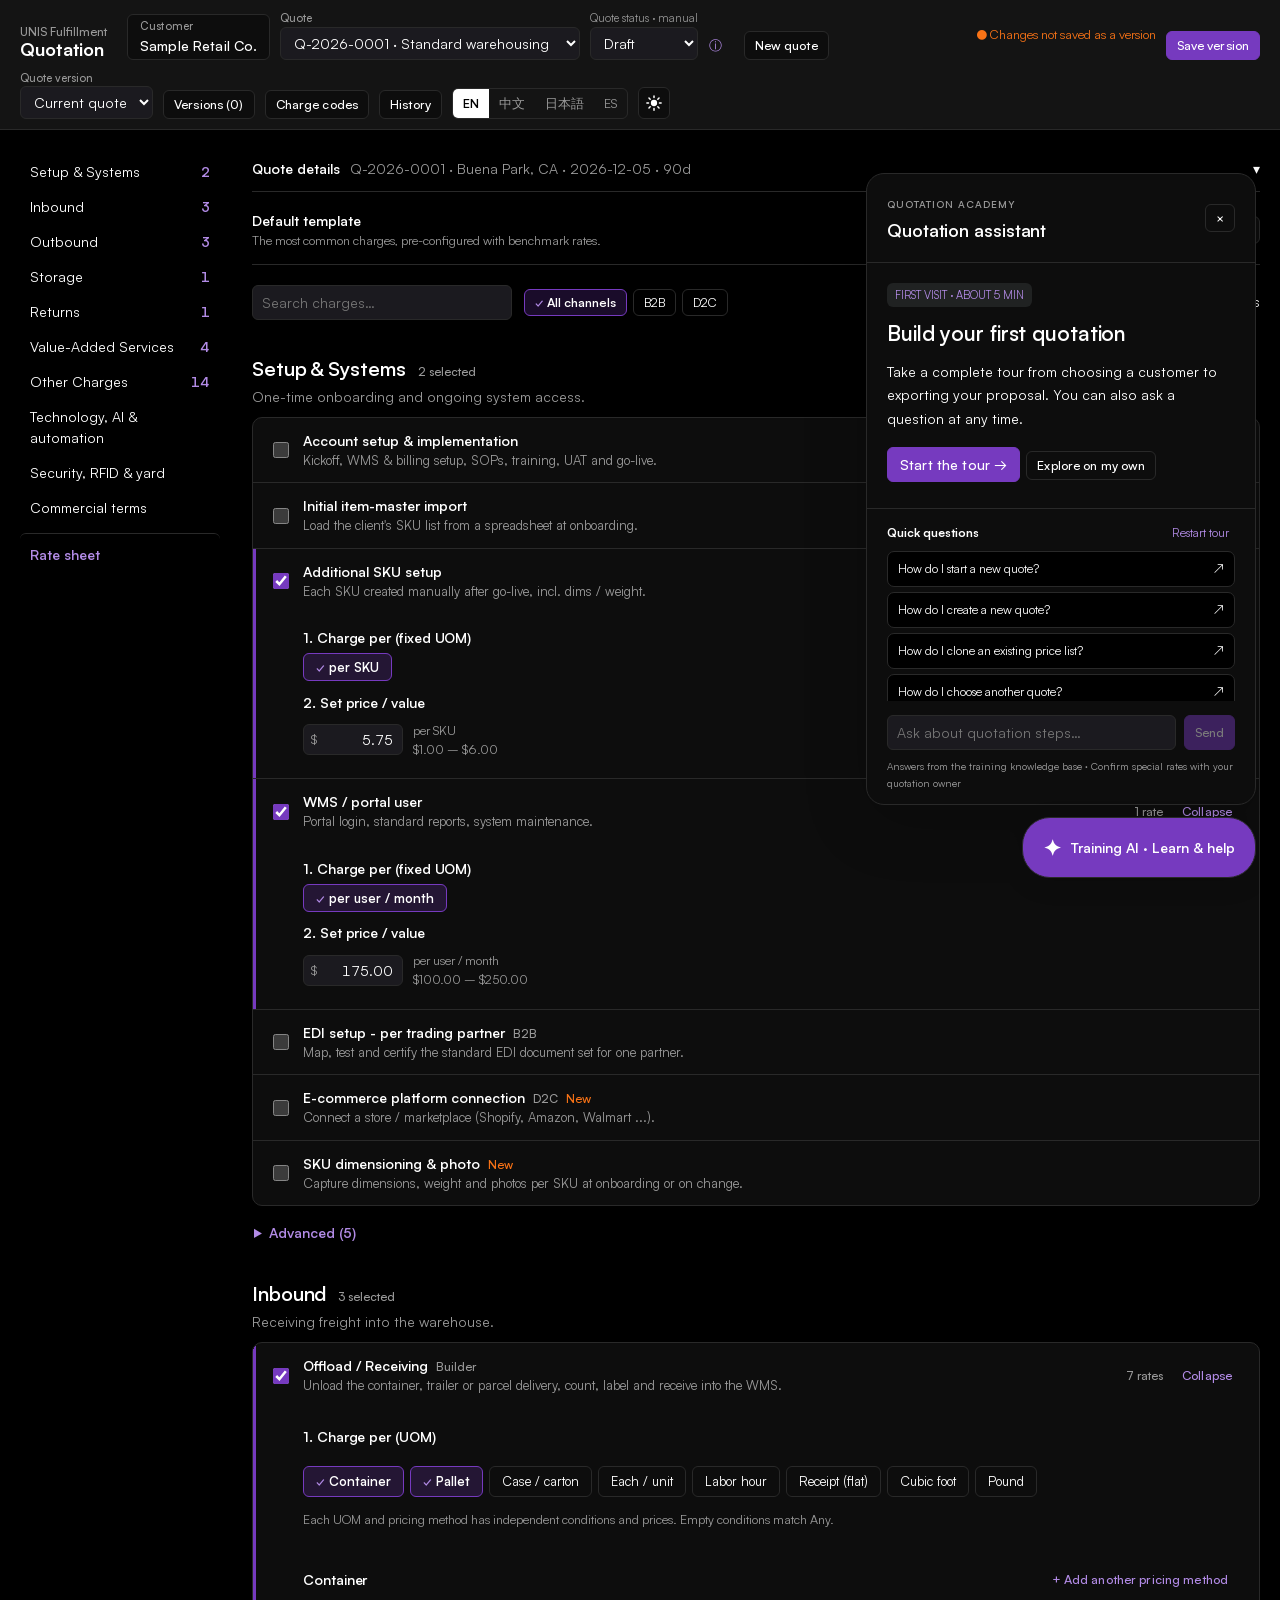
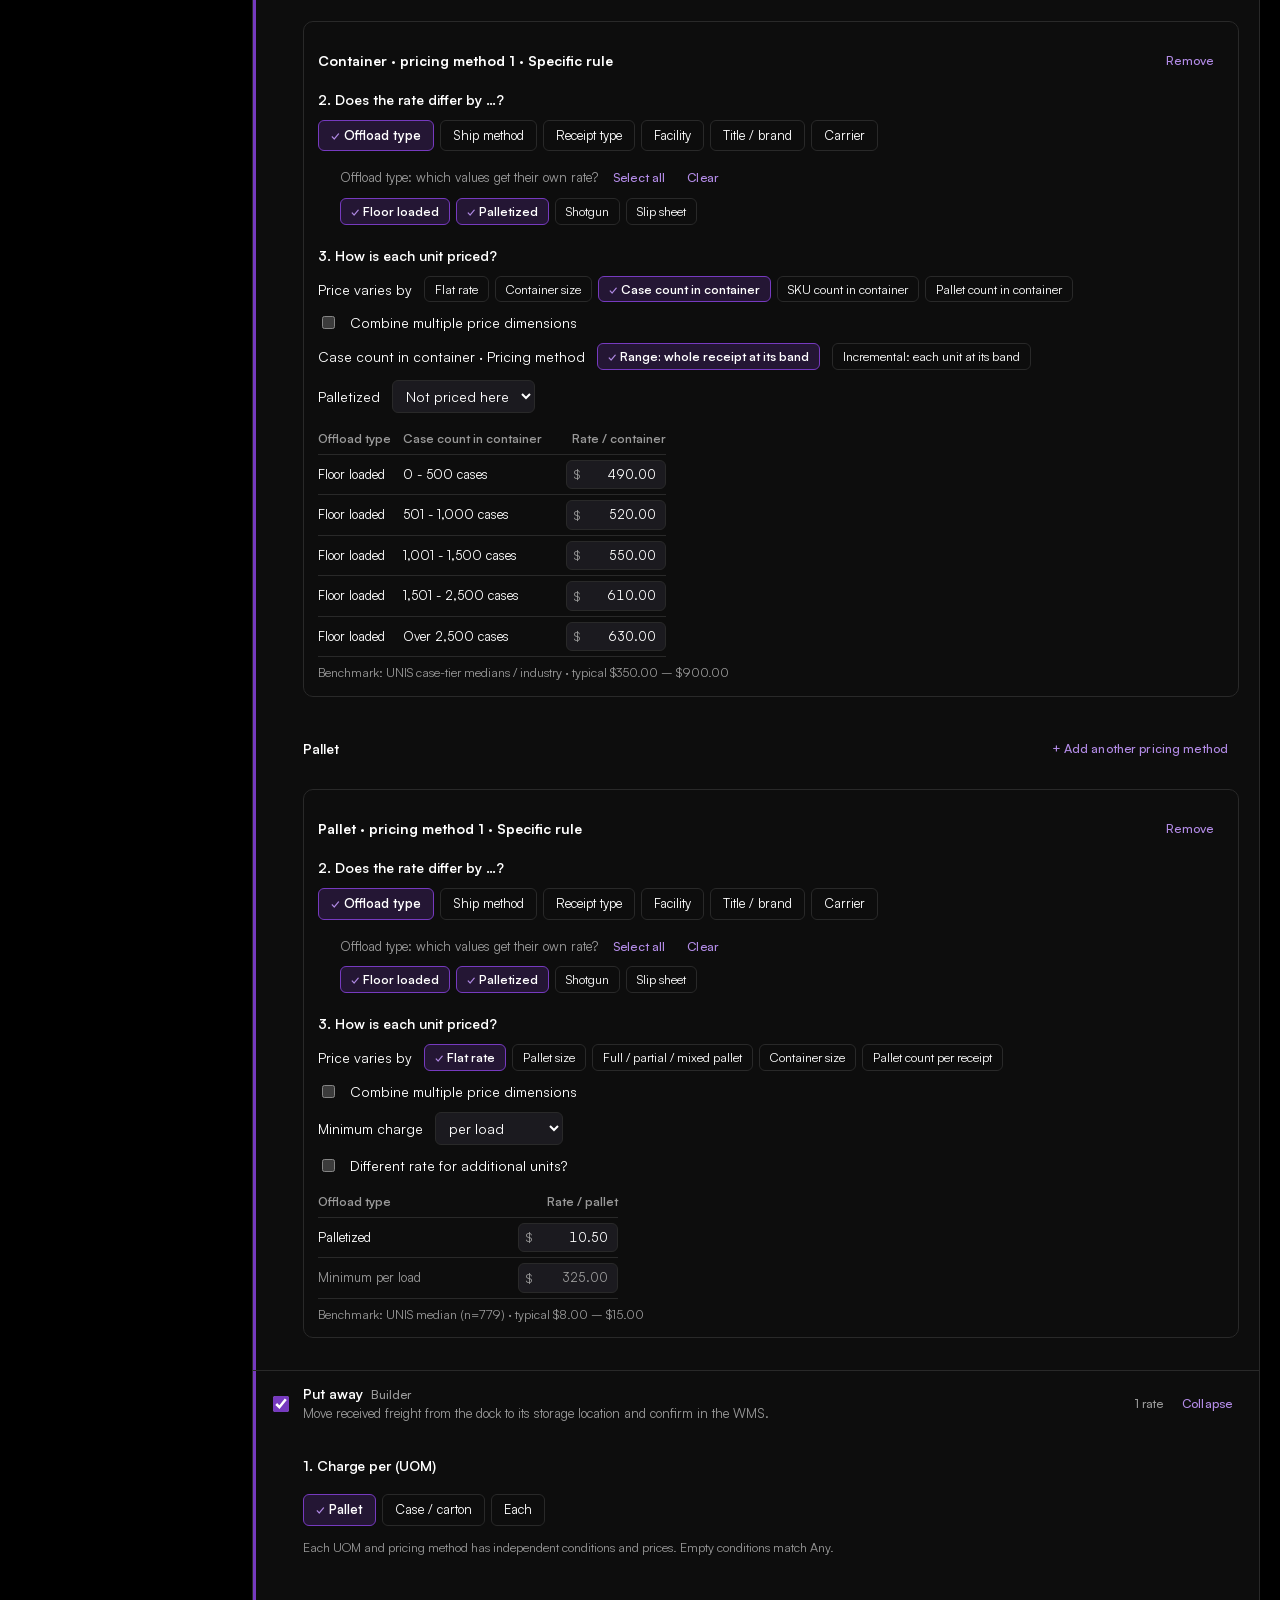
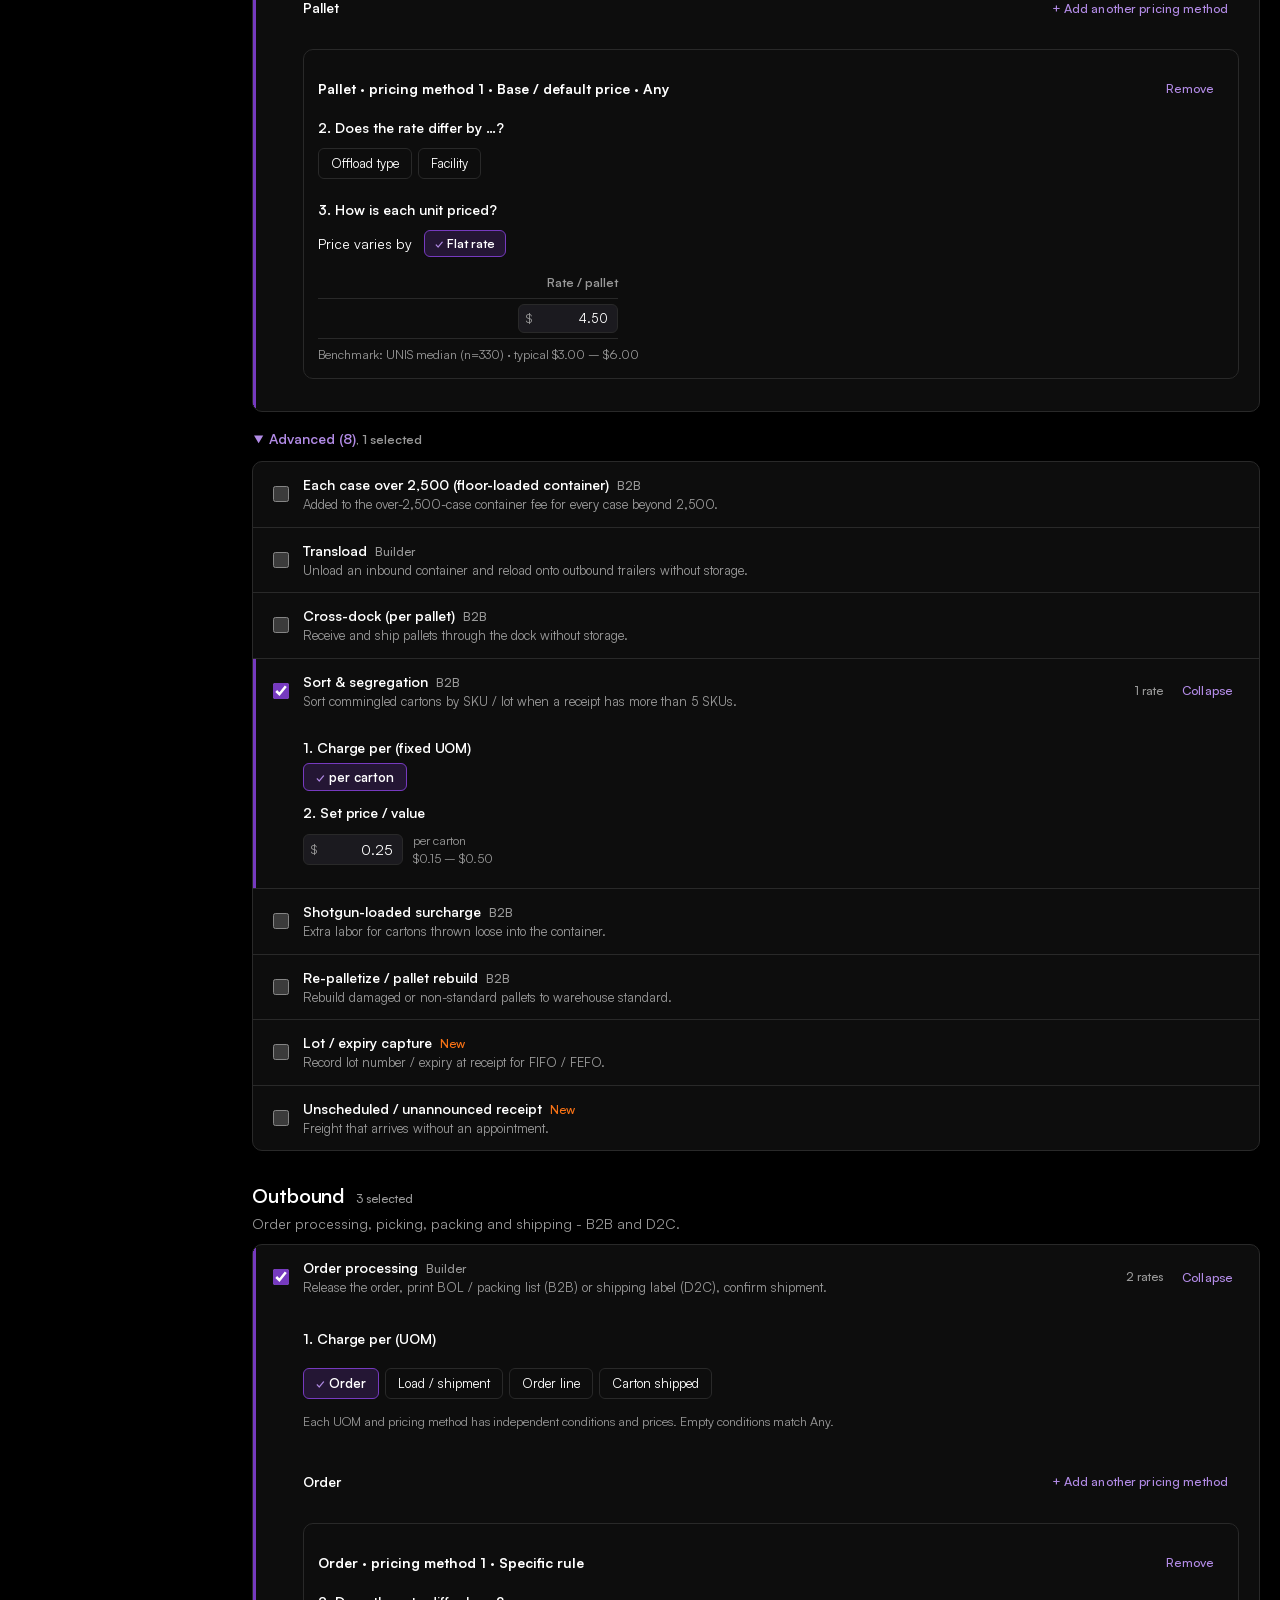
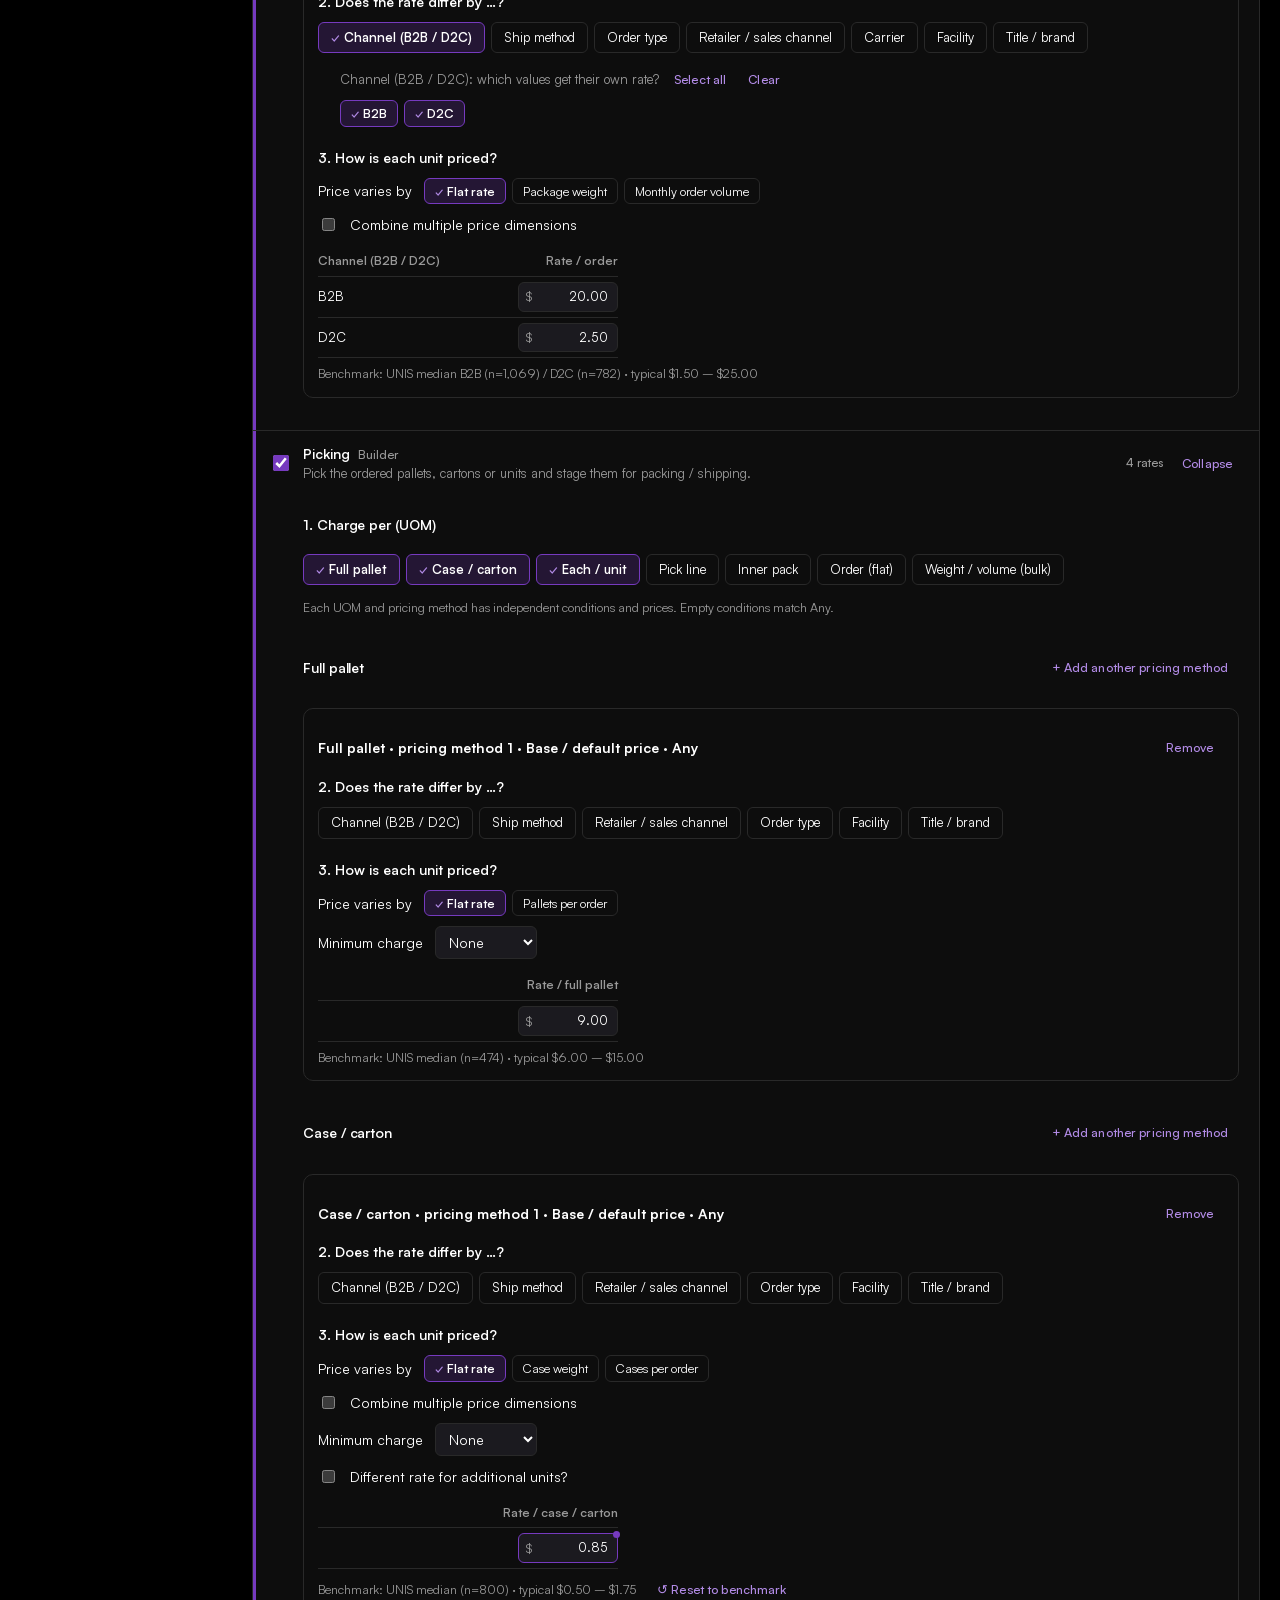
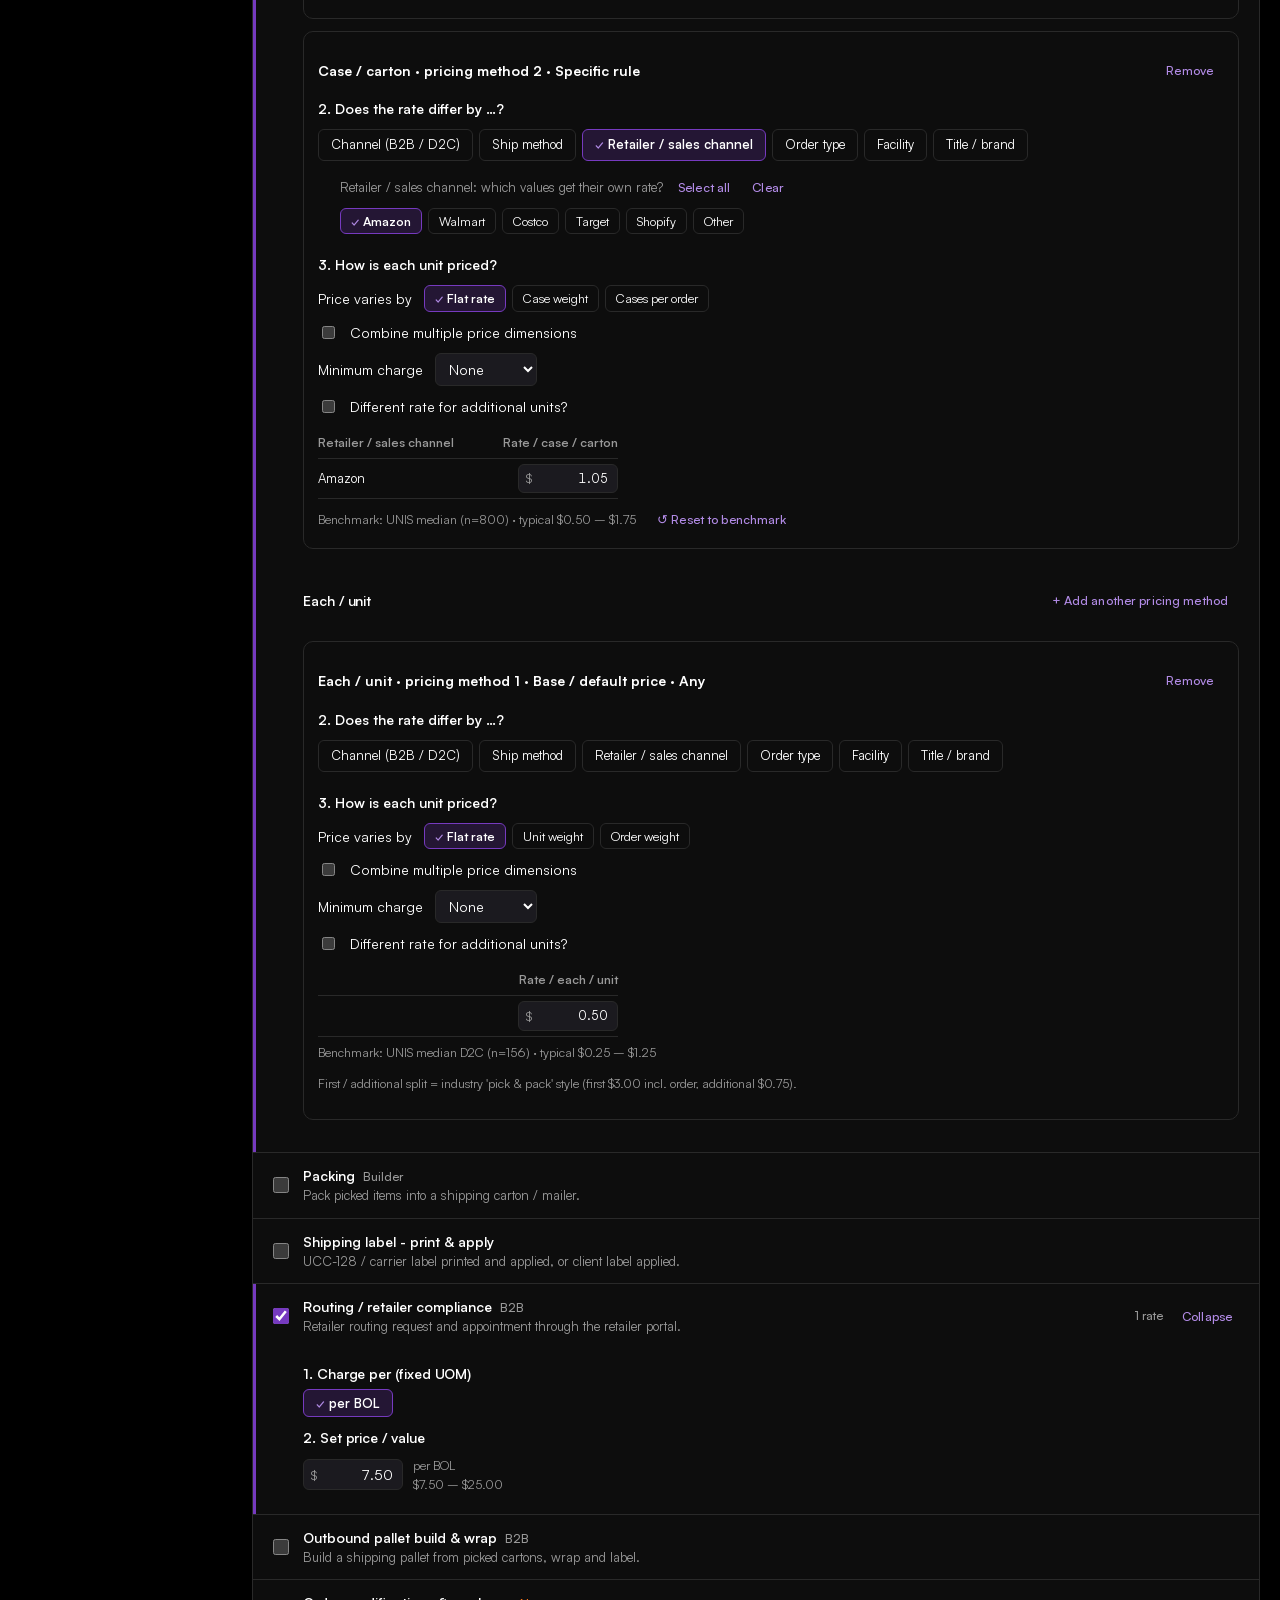
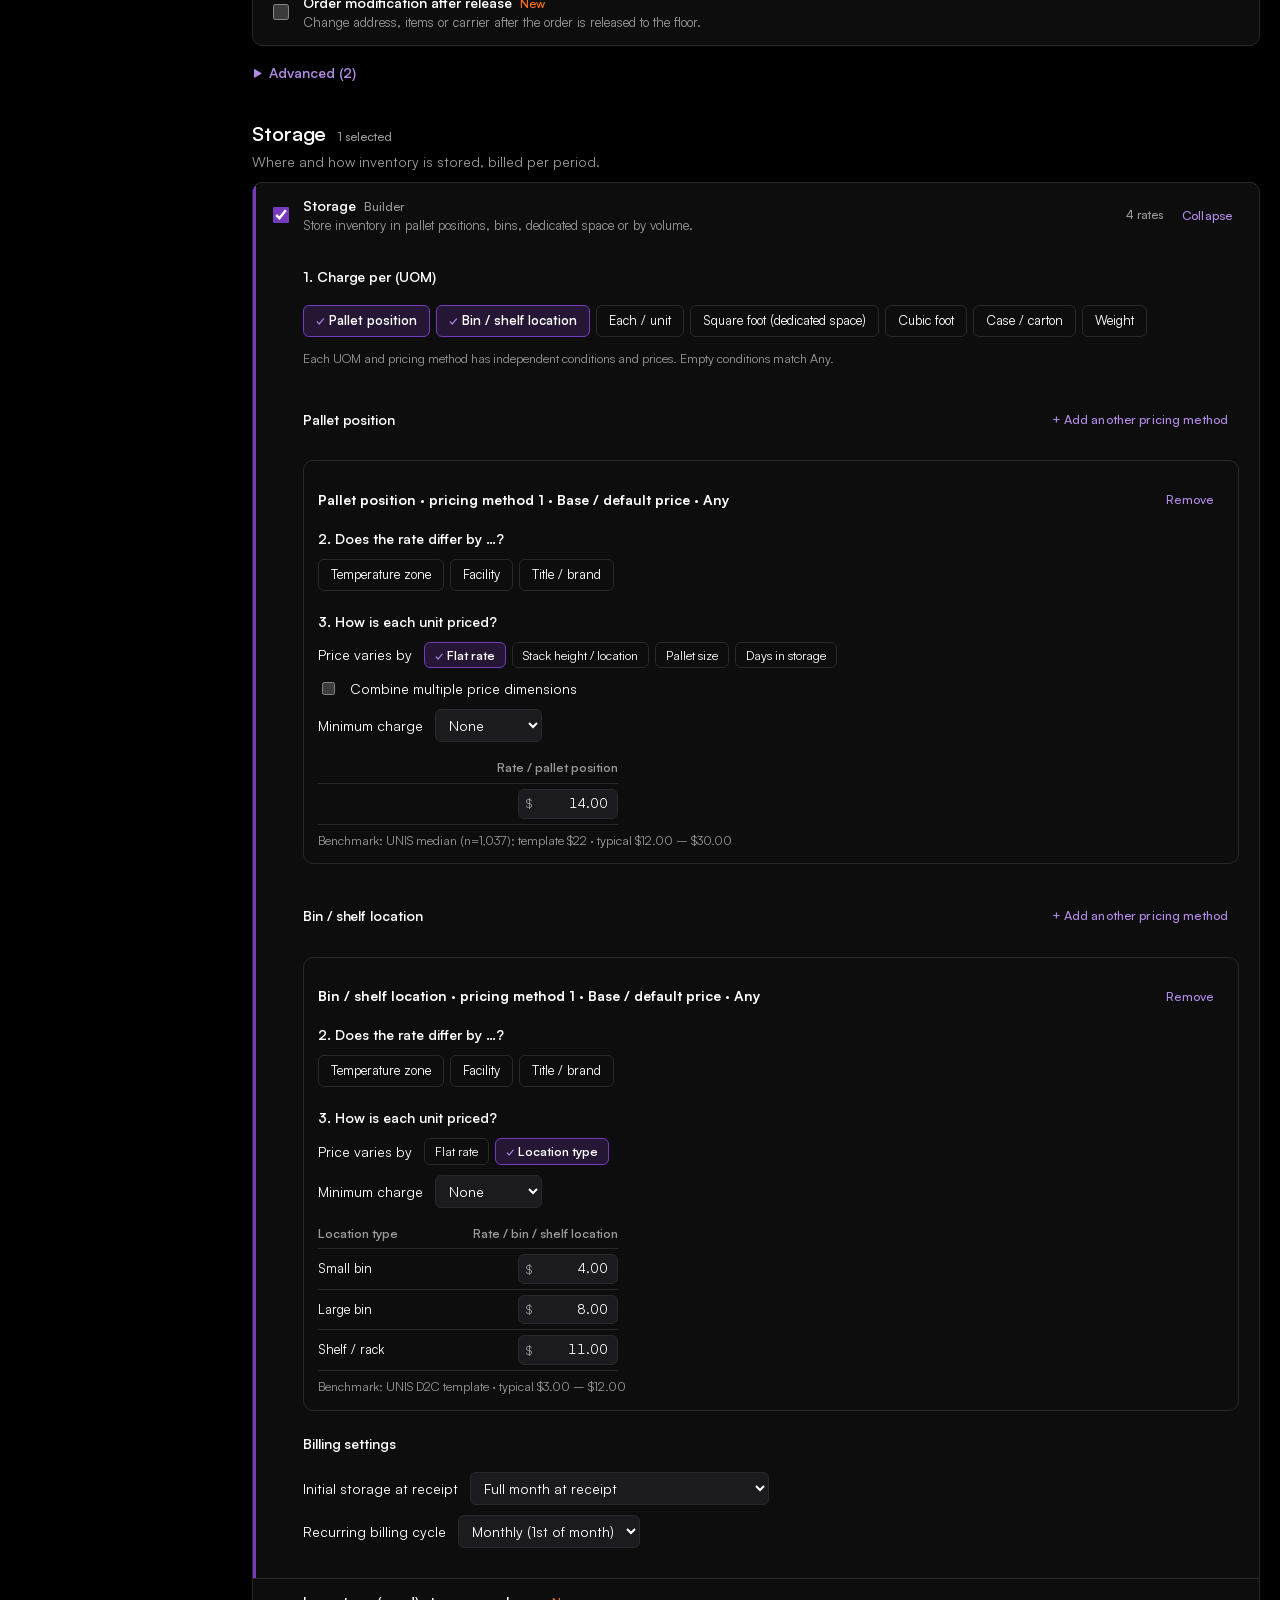
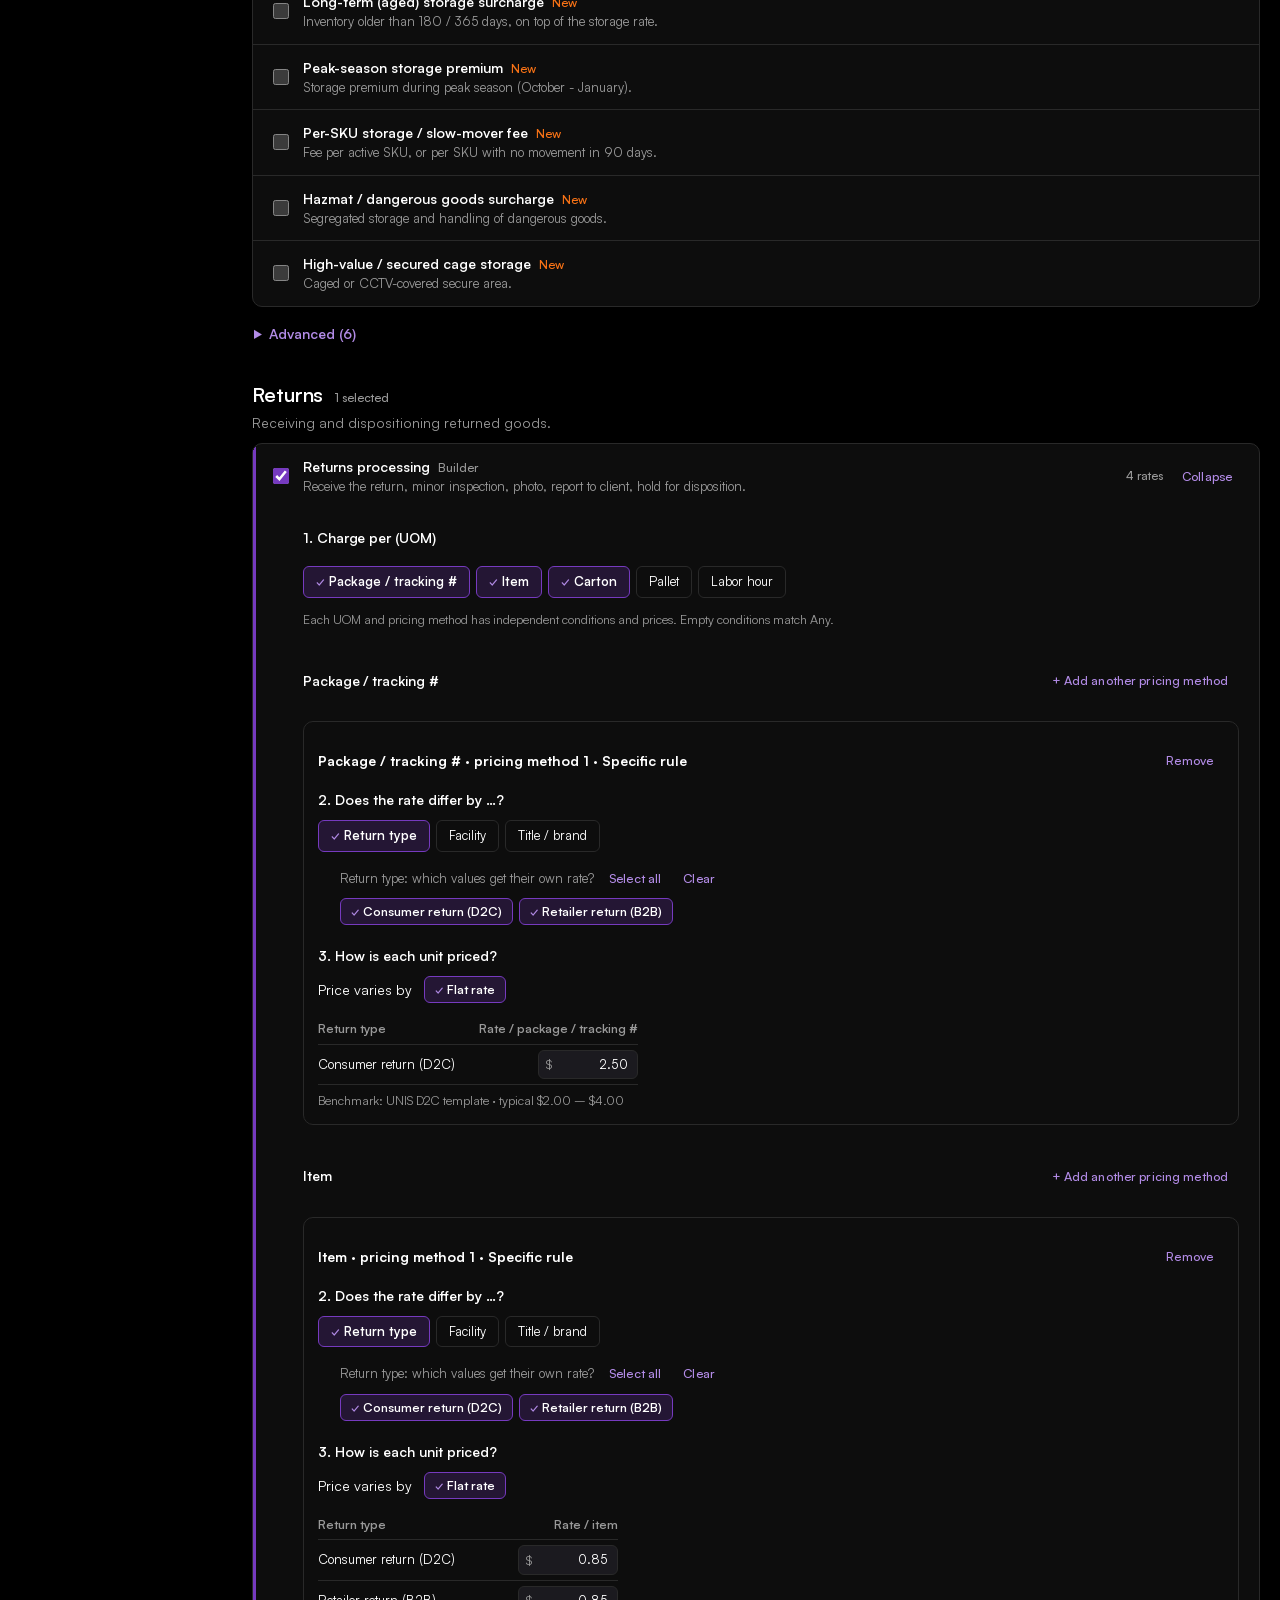
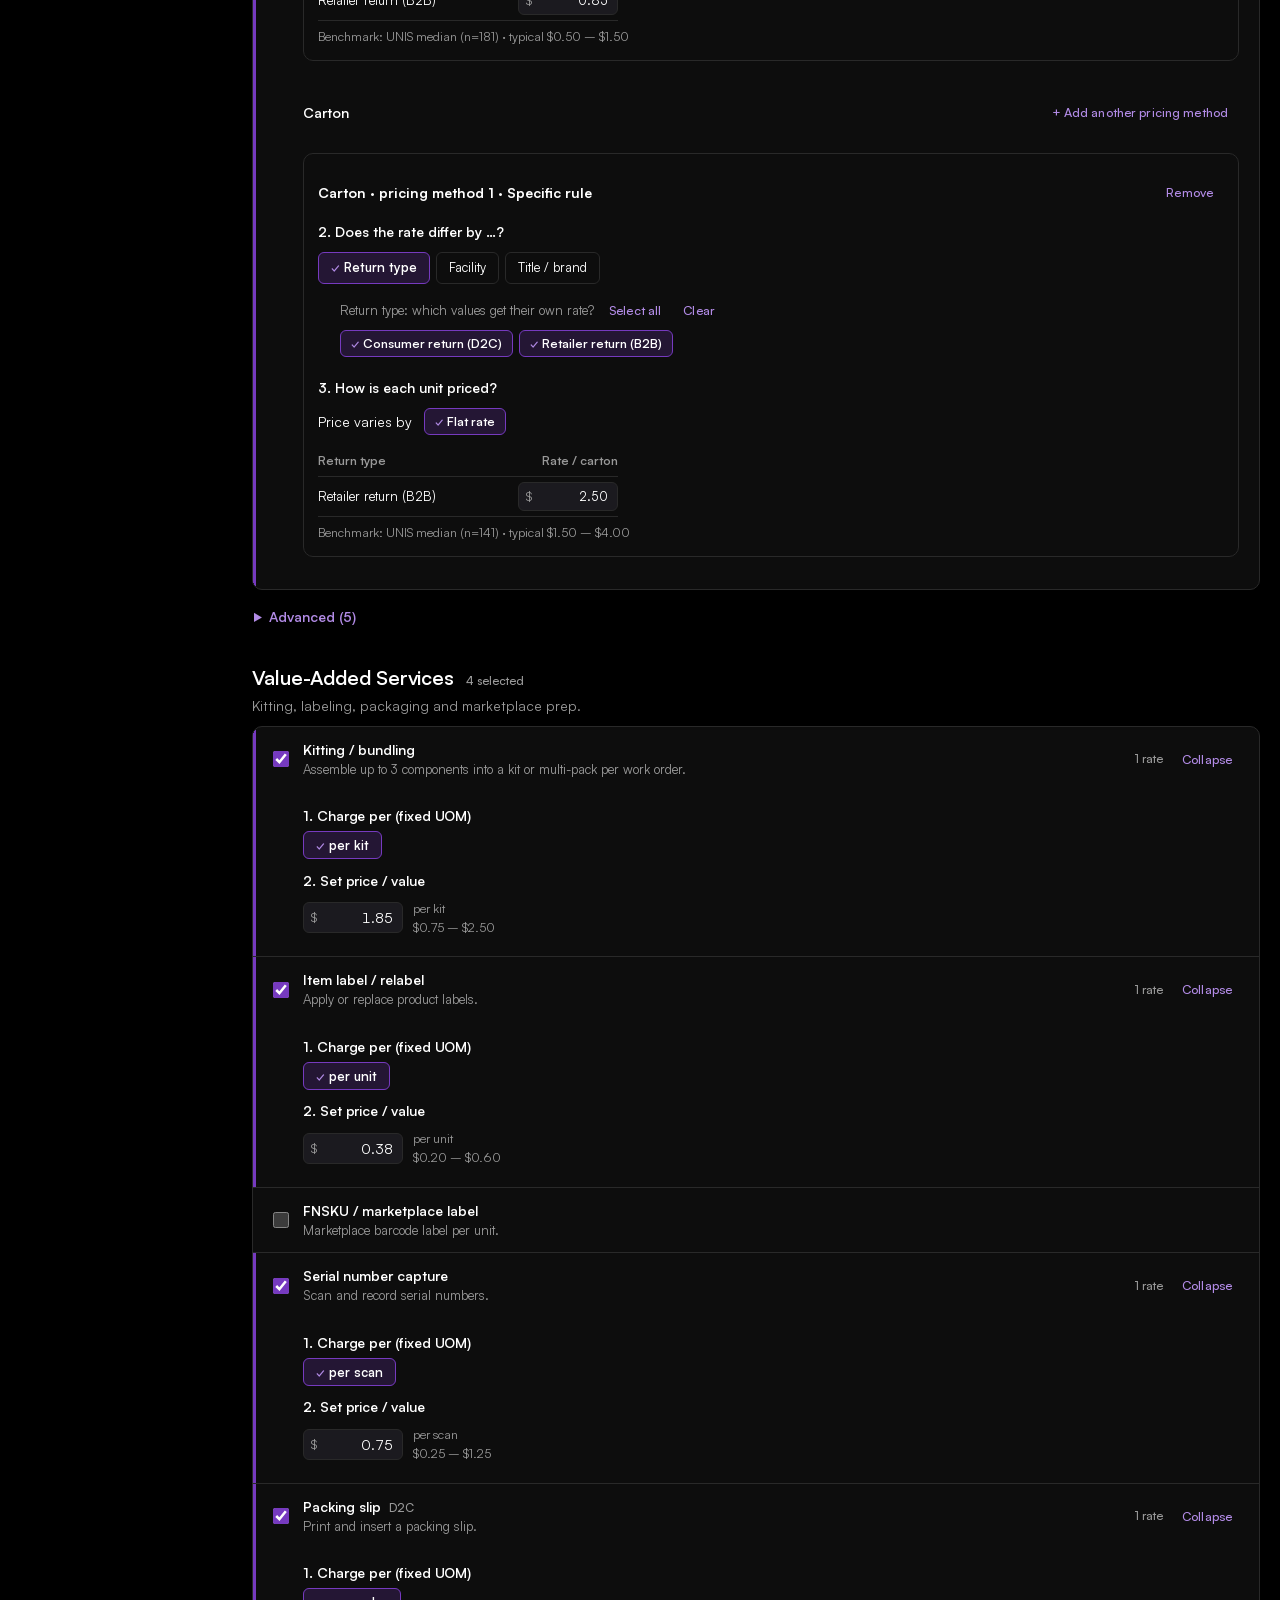
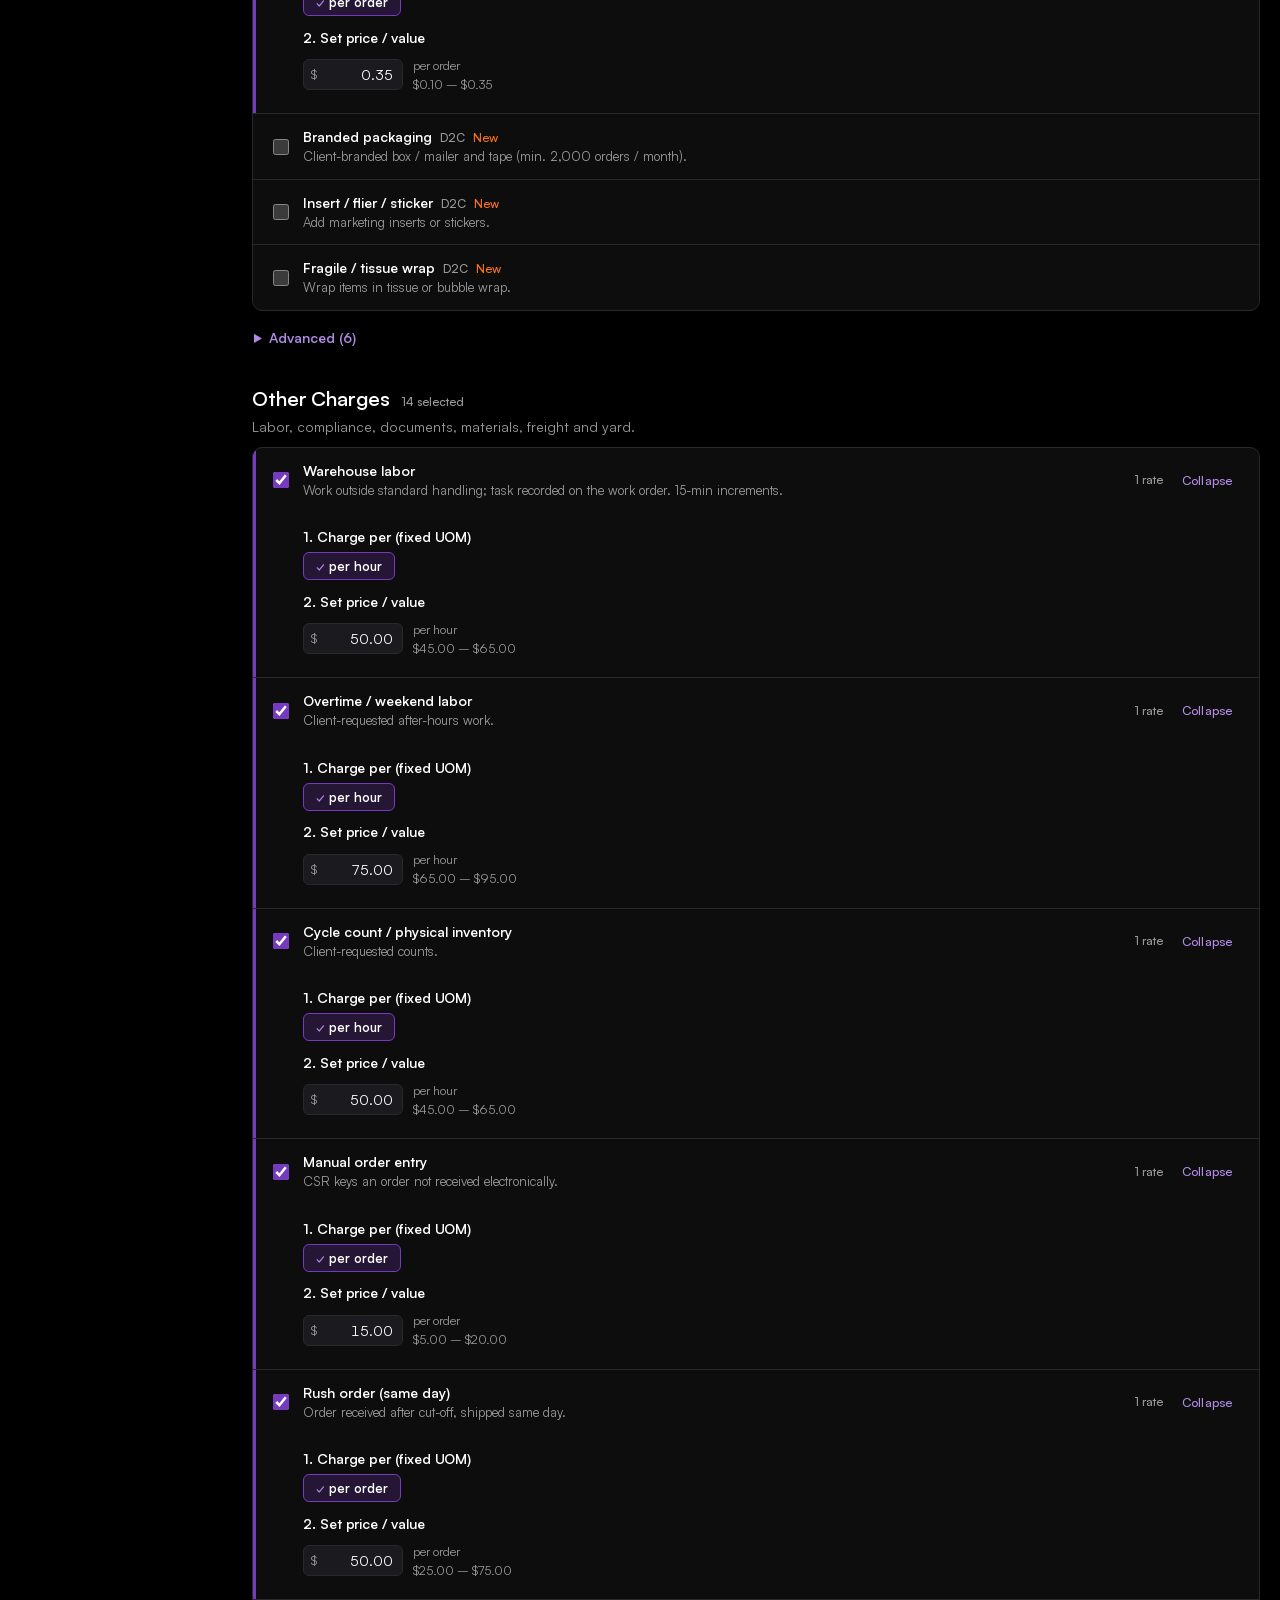
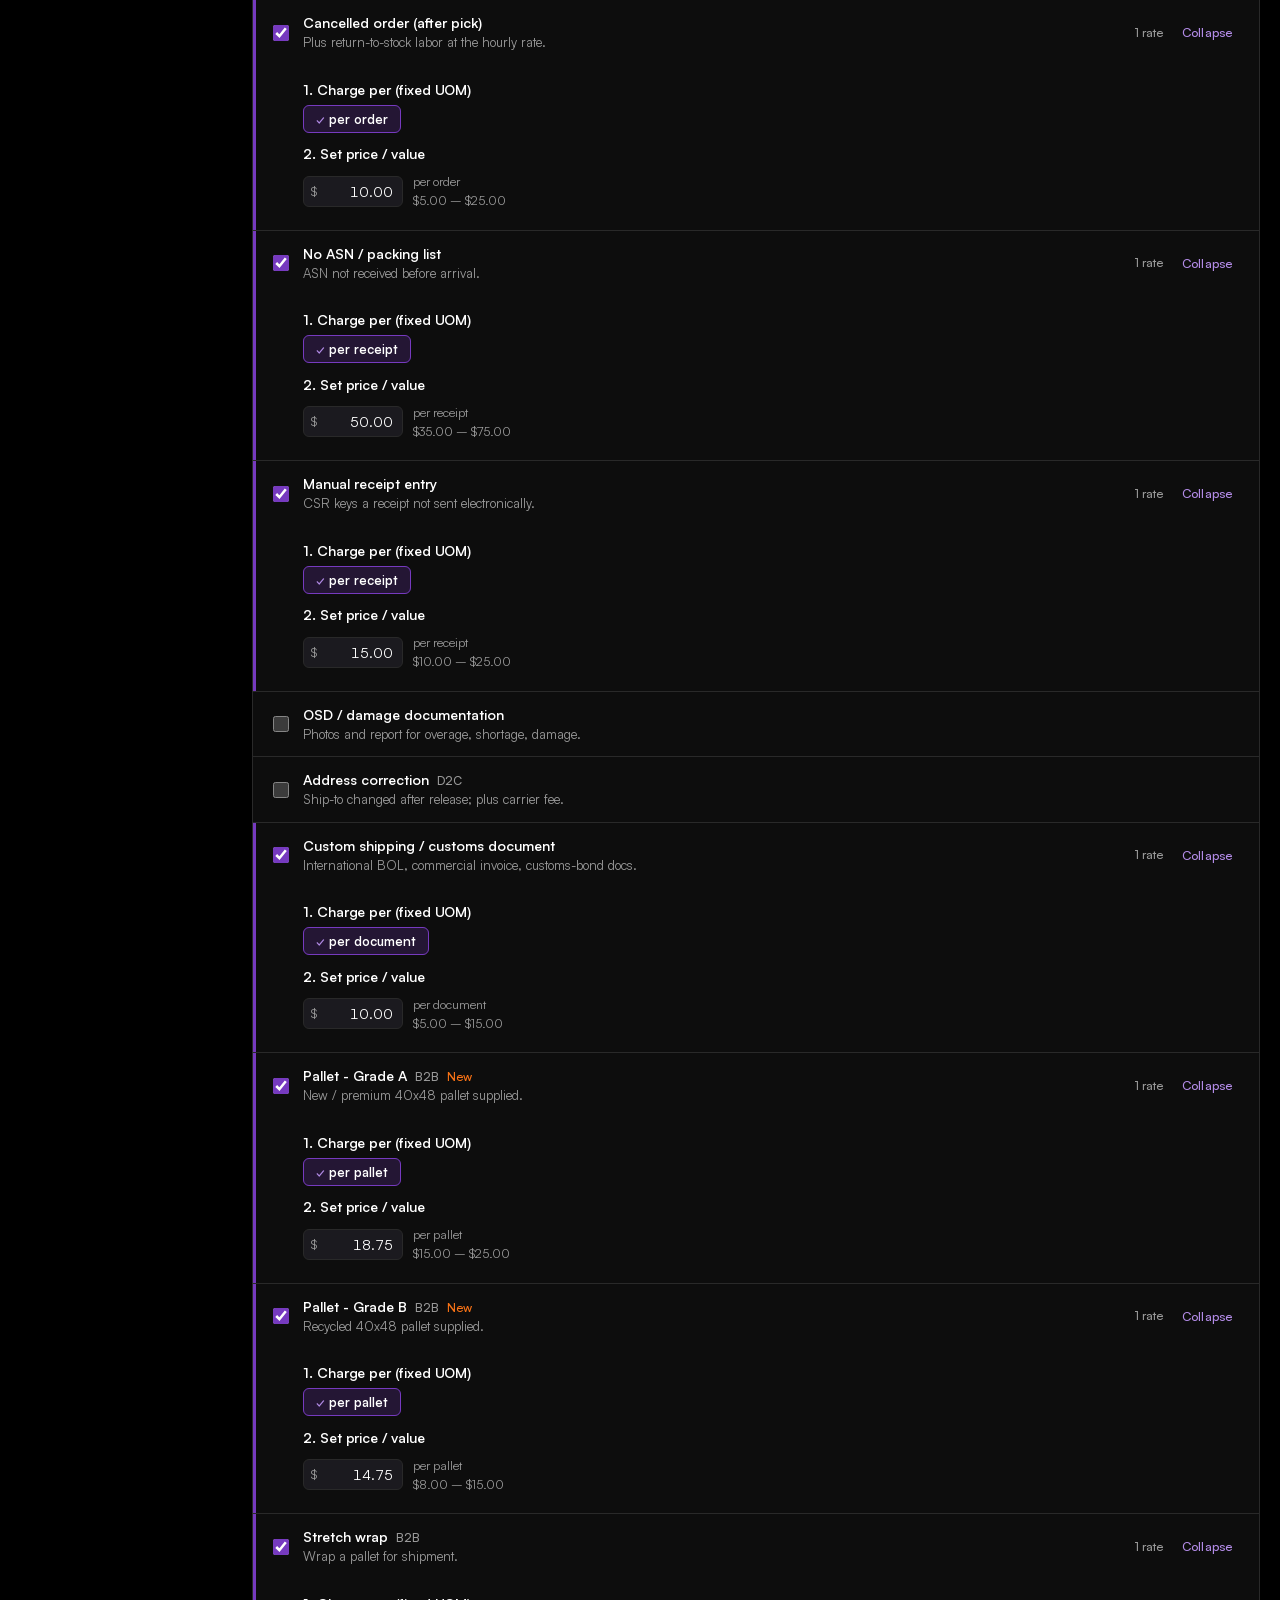
==== commit 3dcc94ca: "Add price-list cloning, version selection and complete quotation workflow training" ====
--- a/docs/index.html
+++ b/docs/index.html
@@ -4,8 +4,8 @@
     <meta charset="UTF-8" />
     <meta name="viewport" content="width=device-width, initial-scale=1.0" />
     <title>Picking · UOM-first Demo</title>
-    <script type="module" crossorigin src="./assets/index-DvxWXNeC.js"></script>
-    <link rel="stylesheet" crossorigin href="./assets/index-ZwoWdi6v.css">
+    <script type="module" crossorigin src="./assets/index-CMTnwHXZ.js"></script>
+    <link rel="stylesheet" crossorigin href="./assets/index-CkiBdOWT.css">
   </head>
   <body>
     <div id="app"></div>
--- a/docs/assets/index-CkiBdOWT.css
+++ b/docs/assets/index-CkiBdOWT.css
@@ -0,0 +1 @@
+.scrim[data-v-ab655b36]{position:fixed;inset:0;background:#0000008c;z-index:50;display:flex;justify-content:flex-end}.drawer[data-v-ab655b36]{width:min(460px,100vw);height:100%;background:var(--card);border-left:1px solid var(--border);display:flex;flex-direction:column}.drawer.wide[data-v-ab655b36]{width:min(760px,100vw)}header[data-v-ab655b36]{display:flex;align-items:center;justify-content:space-between;padding:14px 18px;border-bottom:1px solid var(--border)}header h3[data-v-ab655b36]{margin:0;font-size:16px}.content[data-v-ab655b36]{overflow:auto;padding:14px 18px 24px;flex:1}.creation label[data-v-a8d10c11]{display:flex;flex-direction:column;gap:8px;margin:16px 0}.creation select[data-v-a8d10c11]{width:100%;max-width:100%}.modes[data-v-a8d10c11]{margin:20px 0}.actions[data-v-a8d10c11]{display:flex;justify-content:flex-end;gap:10px;margin-top:24px}.clone[data-v-a8d10c11]{border:1px solid var(--border);border-radius:10px;padding:0 16px 12px}.workflow[data-v-ee2521a1]{display:flex;align-items:flex-end}.field[data-v-ee2521a1]{display:flex;flex-direction:column}.lbl[data-v-ee2521a1]{font-size:11px;color:var(--muted-fg)}.workflow-modal[data-v-ee2521a1]{position:fixed;inset:0;z-index:70;background:#0008;display:grid;place-items:center;padding:20px}.workflow-dialog[data-v-ee2521a1]{background:var(--card);border:1px solid var(--border);border-radius:14px;width:min(640px,95vw);max-height:85dvh;overflow:auto;padding:24px}.workflow-dialog p[data-v-ee2521a1]{line-height:1.7}.workflow-dialog h3[data-v-ee2521a1]{margin-top:0}.actions[data-v-ee2521a1]{display:flex;justify-content:flex-end;gap:10px}.workflow-dialog li[data-v-ee2521a1]{margin-bottom:14px}.workflow-dialog li p[data-v-ee2521a1]{margin:4px 0}.training[data-v-256c7a5f]{position:fixed;bottom:22px;right:24px;z-index:55;color:var(--fg);font-size:14px}.training.left[data-v-256c7a5f]{left:24px;right:auto}.launcher[data-v-256c7a5f]{display:flex;gap:10px;align-items:center;margin:12px 0 0 auto;border:1px solid var(--border);background:var(--primary);color:#fff;border-radius:28px;padding:13px 20px;font:inherit;font-weight:600;cursor:pointer;box-shadow:0 6px 24px #0002}.launcher span[data-v-256c7a5f]{font-size:22px}.panel[data-v-256c7a5f]{width:390px;max-width:calc(100vw - 32px);background:var(--card);border:1px solid var(--border);border-radius:18px;box-shadow:0 16px 64px #0003;overflow:hidden;display:flex;flex-direction:column;max-height:calc(100dvh - 110px)}header[data-v-256c7a5f]{display:flex;justify-content:space-between;align-items:center;padding:18px 20px;border-bottom:1px solid var(--border)}h2[data-v-256c7a5f]{margin:4px 0 0;font-size:18px}.eyebrow[data-v-256c7a5f]{font-size:10px;letter-spacing:1px;color:var(--muted-fg);font-weight:600}.body[data-v-256c7a5f]{padding:20px;overflow:auto;min-height:100px;flex:1}h3[data-v-256c7a5f]{font-size:21px;margin:14px 0 10px}p[data-v-256c7a5f]{line-height:1.7;margin:6px 0 16px}.badge[data-v-256c7a5f]{background:var(--accent);color:var(--primary-text);padding:5px 8px;border-radius:6px;font-size:11px}.body>.btn[data-v-256c7a5f]{margin:0 6px 6px 0}.progress[data-v-256c7a5f]{display:flex;gap:5px;margin-bottom:16px}.progress span[data-v-256c7a5f]{height:4px;background:var(--border);border-radius:4px;flex:1}.progress .done[data-v-256c7a5f]{background:var(--primary)}.tour-actions[data-v-256c7a5f]{display:flex;justify-content:space-between;margin-top:20px}.questions[data-v-256c7a5f]{padding:14px 20px;border-top:1px solid var(--border)}.question-heading[data-v-256c7a5f]{display:flex;justify-content:space-between;align-items:center;margin-bottom:8px;font-size:12px}.text-button[data-v-256c7a5f]{border:0;background:none;color:var(--primary-text);cursor:pointer;font:inherit}.question-list[data-v-256c7a5f]{display:flex;flex-direction:column;gap:5px;max-height:150px;overflow:auto}.question-list button[data-v-256c7a5f]{display:flex;justify-content:space-between;gap:10px;text-align:left;background:var(--bg);border:1px solid var(--border);border-radius:7px;padding:8px 10px;font:inherit;font-size:12px;color:var(--fg);cursor:pointer}.question-list button[data-v-256c7a5f]:hover{background:var(--accent)}form[data-v-256c7a5f]{display:flex;gap:8px;padding:0 20px}form input[data-v-256c7a5f]{min-width:0;flex:1}.disclosure[data-v-256c7a5f]{font-size:10px;color:var(--muted-fg);padding:8px 20px 12px;margin:0}.message[data-v-256c7a5f]{padding:10px 12px;background:var(--bg);border-radius:10px;margin-top:12px;white-space:pre-wrap}.message p[data-v-256c7a5f]{margin:4px 0}.message.user[data-v-256c7a5f]{margin-left:30px;background:var(--accent)}.intro[data-v-256c7a5f]{color:var(--muted-fg)}@media(max-width:600px){.training[data-v-256c7a5f]{bottom:12px;right:12px}.panel[data-v-256c7a5f]{width:calc(100vw - 24px);max-height:calc(100dvh - 90px)}.body[data-v-256c7a5f]{padding:16px}.questions[data-v-256c7a5f]{padding:10px 16px}.question-list[data-v-256c7a5f]{max-height:110px}}.training-highlight{outline:3px solid var(--primary)!important;outline-offset:5px;box-shadow:0 0 0 8px var(--accent);scroll-margin-top:160px;transition:outline .2s}@media print{.training{display:none!important}.training-highlight{outline:none!important;box-shadow:none!important}}.pi[data-v-43a03100]{position:relative;display:inline-flex;align-items:center;border:1px solid var(--border);border-radius:var(--radius-sm);background:var(--input);padding:0 7px}.pi[data-v-43a03100]:focus-within{outline:2px solid var(--ring);outline-offset:1px}.pi input[data-v-43a03100]{width:78px;font-variant-numeric:tabular-nums;border:0;background:transparent;text-align:right;padding:4px 2px;outline:none}.pi .pre[data-v-43a03100],.pi .post[data-v-43a03100]{color:var(--muted-fg);font-size:12.5px}.pi.edited[data-v-43a03100]{border-color:var(--primary)}.pi.low[data-v-43a03100],.pi.high[data-v-43a03100]{border-color:var(--orange);background:var(--orange-soft)}.dot[data-v-43a03100]{position:absolute;top:-3px;right:-3px;width:7px;height:7px;border-radius:50%;background:var(--primary)}.pi.low .dot[data-v-43a03100],.pi.high .dot[data-v-43a03100]{background:var(--orange)}.rt[data-v-1059153d]{margin-top:10px;overflow-x:auto}table[data-v-1059153d]{border-collapse:collapse;font-size:13px;min-width:300px}th[data-v-1059153d]{text-align:left;font-weight:600;padding:6px 12px 6px 0;border-bottom:1px solid var(--border);font-size:12.5px;color:var(--muted-fg);white-space:nowrap}td[data-v-1059153d]{padding:5px 12px 5px 0;border-bottom:1px solid var(--border)}th.num[data-v-1059153d],td.num[data-v-1059153d]{text-align:right;padding-right:0;padding-left:12px}tr.min td[data-v-1059153d]{color:var(--muted-fg)}.foot[data-v-1059153d]{display:flex;gap:10px;align-items:center;flex-wrap:wrap;margin-top:6px}.uom-builder[data-v-8ad817fd]{padding:0 20px 20px 50px}.uom[data-v-8ad817fd]{margin-top:22px}.uhead[data-v-8ad817fd],.row[data-v-8ad817fd]{display:flex;gap:12px;align-items:center;flex-wrap:wrap;margin:10px 0}.uhead[data-v-8ad817fd]{justify-content:space-between}.rule[data-v-8ad817fd]{border:1px solid var(--border);border-radius:10px;padding:14px;margin:12px 0}.condition-questions[data-v-8ad817fd]{margin:14px 0 20px}.question[data-v-8ad817fd]{font-weight:600;margin-bottom:10px}.values[data-v-8ad817fd]{margin:12px 0 12px 22px}.value-label[data-v-8ad817fd]{color:var(--muted-fg);font-size:13px;margin-bottom:6px}@media(max-width:700px){.uom-builder[data-v-8ad817fd]{padding-left:16px}}.simple-config[data-v-b48d5607]{padding:0 20px 20px 50px}.simple-config h4[data-v-b48d5607]{margin:14px 0 8px}.card[data-v-b48d5607]{border-bottom:1px solid var(--border);position:relative}.card[data-v-b48d5607]:last-child{border-bottom:0}.card.on[data-v-b48d5607]:before{content:"";position:absolute;left:0;top:0;bottom:0;width:3px;background:var(--primary)}.head[data-v-b48d5607]{display:grid;grid-template-columns:22px minmax(0,1fr) auto;gap:12px;align-items:center;padding:12px 16px}.head input[type=checkbox][data-v-b48d5607]{width:16px;height:16px;accent-color:var(--primary)}.title[data-v-b48d5607]{min-width:0}.title.clickable[data-v-b48d5607]{cursor:pointer}.name[data-v-b48d5607]{font-weight:600}.desc[data-v-b48d5607]{color:var(--muted-fg);font-size:13px}.price[data-v-b48d5607]{display:flex;align-items:center;gap:10px}.unit[data-v-b48d5607]{font-size:12.5px;color:var(--muted-fg);min-width:116px}.sum[data-v-b48d5607]{display:flex;align-items:center;gap:8px}@media(max-width:700px){.head[data-v-b48d5607]{grid-template-columns:22px minmax(0,1fr)}.price[data-v-b48d5607],.sum[data-v-b48d5607]{grid-column:2}}.sum[data-v-81240300]{display:flex;gap:4px;align-items:baseline;flex-wrap:wrap;margin:0 0 12px}.setup[data-v-81240300]{border-left:2px solid var(--orange);padding:2px 0 2px 14px;margin-bottom:14px}.setup h4[data-v-81240300]{margin:0 0 2px}.setup ul[data-v-81240300]{margin:8px 0 0;padding:0;list-style:none;display:grid;gap:6px}.setup li[data-v-81240300]{font-size:13px}.kind[data-v-81240300]{display:inline-block;min-width:128px;font-size:12px;font-weight:600}.kind.mapped[data-v-81240300]{color:var(--ok)}.kind.new-condition[data-v-81240300]{color:var(--orange)}.kind.new-item[data-v-81240300]{color:var(--destructive)}.ok-text[data-v-81240300]{color:var(--ok)}.tw[data-v-81240300]{overflow-x:auto;margin-top:10px}table[data-v-81240300]{width:100%;border-collapse:collapse;font-size:12.5px}th[data-v-81240300]{text-align:left;color:var(--muted-fg);font-weight:500;border-bottom:1px solid var(--border);padding:6px 8px 6px 0;white-space:nowrap}td[data-v-81240300]{border-bottom:1px solid var(--border);padding:6px 8px 6px 0;vertical-align:top}.r[data-v-81240300]{text-align:right}.num[data-v-81240300]{font-variant-numeric:tabular-nums;white-space:nowrap}code[data-v-81240300]{font-size:12px}.conds .miss[data-v-81240300]{color:var(--orange)}.conds .miss[data-v-81240300]:before{content:"+ ";font-weight:700}.sr[data-v-81240300]{position:absolute;width:1px;height:1px;overflow:hidden;clip:rect(0 0 0 0)}.top[data-v-6c55fdca]{display:flex;gap:8px;margin-bottom:12px}.top .input[data-v-6c55fdca]{flex:1}.cust[data-v-6c55fdca]{border:1px solid var(--border);border-radius:8px;margin-bottom:8px}.cust.current[data-v-6c55fdca]{border-color:var(--primary)}.row[data-v-6c55fdca]{display:flex;justify-content:space-between;align-items:center;gap:10px;padding:9px 12px;cursor:pointer}.name[data-v-6c55fdca]{font-weight:600}.quotes[data-v-6c55fdca]{border-top:1px solid var(--border);padding:8px 12px 10px;background:var(--accent)}.q[data-v-6c55fdca]{display:flex;justify-content:space-between;gap:8px;padding:6px 8px;border-radius:6px;cursor:pointer;flex-wrap:wrap}.q[data-v-6c55fdca]:hover{background:var(--accent)}.actions[data-v-6c55fdca]{display:flex;gap:8px;margin-top:10px}.form[data-v-6c55fdca]{display:grid;grid-template-columns:1fr 1fr;gap:10px}.form label[data-v-6c55fdca]{display:flex;flex-direction:column;gap:3px;font-size:12.5px;color:var(--muted-fg)}.form label.wide[data-v-6c55fdca]{grid-column:span 2}.recent[data-v-93ffff38]{display:flex;flex-wrap:wrap;gap:6px;margin-bottom:16px}.filt[data-v-93ffff38]{margin-bottom:10px}.ev[data-v-93ffff38]{list-style:none;padding:0;margin:0}.ev li[data-v-93ffff38]{display:flex;gap:10px;align-items:baseline;padding:6px 0;border-bottom:1px solid var(--border);font-size:13px;flex-wrap:wrap}.t[data-v-93ffff38]{color:var(--muted-fg);font-size:12px;min-width:150px}.toolbar[data-v-4b579db5]{display:flex;align-items:center;gap:8px;flex-wrap:wrap;margin:36px 0 12px}.toolbar h2[data-v-4b579db5]{margin:0;font-size:20px}.toolbar .sp[data-v-4b579db5]{flex:1}.toolbar label[data-v-4b579db5]{display:flex;gap:6px;align-items:center;font-size:13px}.proposal-doc[data-v-4b579db5]{--ink: #181818;--soft-ink: #666666;--rule: #e0e0e0;--rule-strong: #181818;background:#fff;color:var(--ink);border-radius:var(--radius);padding:36px 40px;max-width:1000px;color-scheme:light}.doc-head[data-v-4b579db5]{display:flex;justify-content:space-between;gap:24px;align-items:flex-start;border-bottom:2px solid var(--rule-strong);padding-bottom:14px;margin-bottom:16px}.brand[data-v-4b579db5]{font-size:22px;font-weight:700;letter-spacing:-.01em}.doc-title[data-v-4b579db5]{font-size:16px;font-weight:500}.doc-head .muted[data-v-4b579db5],.proposal-doc .muted[data-v-4b579db5]{color:var(--soft-ink)}.watermark[data-v-4b579db5]{display:inline-block;margin-left:10px;font-size:13px;font-weight:600;color:#c2410c;vertical-align:3px}.watermark[data-v-4b579db5]:before{content:"● "}.meta th[data-v-4b579db5],.cust th[data-v-4b579db5]{text-align:left;color:var(--soft-ink);font-weight:500;font-size:12.5px;padding:2px 12px 2px 0;white-space:nowrap}.meta td[data-v-4b579db5],.cust td[data-v-4b579db5]{padding:2px 18px 2px 0}.cust[data-v-4b579db5]{width:100%;margin-bottom:18px}.band[data-v-4b579db5]{border-top:1px solid var(--rule);border-bottom:1px solid var(--rule);padding:8px 0;font-weight:600}.sec[data-v-4b579db5]{margin-top:22px}.sec h3[data-v-4b579db5]{font-size:16px;margin:0 0 6px}table.rates[data-v-4b579db5]{width:100%;border-collapse:collapse;font-size:13px}table.rates col.c1[data-v-4b579db5]{width:34%}table.rates col.c2[data-v-4b579db5]{width:38%}table.rates col.c3[data-v-4b579db5],table.rates col.c4[data-v-4b579db5]{width:14%}table.rates th[data-v-4b579db5]{text-align:left;font-size:12px;color:var(--soft-ink);font-weight:500;border-bottom:1px solid var(--rule-strong);padding:5px 8px}table.rates td[data-v-4b579db5]{padding:6px 8px;border-bottom:1px solid var(--rule);vertical-align:top}.r[data-v-4b579db5]{text-align:right!important}.svc[data-v-4b579db5]{font-weight:600}.svc.sub[data-v-4b579db5]{font-weight:400;padding-left:24px!important}.svc .q[data-v-4b579db5]{font-weight:400;font-size:12.5px;color:var(--soft-ink)}tr.group td[data-v-4b579db5]{border-bottom:0;padding-bottom:2px}tr.min td[data-v-4b579db5]{color:var(--soft-ink)}.desc[data-v-4b579db5]{color:var(--soft-ink);font-size:13px}.rate[data-v-4b579db5]{font-variant-numeric:tabular-nums;white-space:nowrap;font-weight:600;text-align:right}.unit[data-v-4b579db5]{color:var(--soft-ink);font-size:13px}.notes[data-v-4b579db5]{margin:8px 0 0;padding-left:18px;color:var(--soft-ink);font-size:12.5px}.terms[data-v-4b579db5]{font-size:12.5px;color:var(--soft-ink);margin-top:20px;max-width:72ch}.empty[data-v-4b579db5]{padding:20px 0;color:var(--soft-ink)}.sign[data-v-4b579db5]{display:grid;grid-template-columns:1fr 1fr;gap:48px;margin-top:30px}.who[data-v-4b579db5]{font-weight:600;margin-bottom:8px}.line[data-v-4b579db5]{border-bottom:1px solid var(--rule-strong);height:32px;display:flex;align-items:flex-end;font-size:11.5px;color:var(--soft-ink)}.sr[data-v-4b579db5]{position:absolute;width:1px;height:1px;overflow:hidden;clip:rect(0 0 0 0);white-space:nowrap}@media(max-width:700px){.proposal-doc[data-v-4b579db5]{padding:18px}.doc-head[data-v-4b579db5]{flex-direction:column}.sign[data-v-4b579db5]{grid-template-columns:1fr}}.theme-toggle[data-v-8e360bf2]{display:inline-flex;align-items:center;justify-content:center;width:32px;height:32px;padding:0;border:1px solid var(--border);border-radius:var(--radius-sm, 8px);background:var(--card);color:var(--fg);cursor:pointer}.theme-toggle[data-v-8e360bf2]:hover{border-color:var(--muted-fg);color:var(--primary-text)}.theme-toggle[data-v-8e360bf2]:focus-visible{outline:2px solid var(--ring);outline-offset:2px}.vers[data-v-0c510ec8],.diff[data-v-0c510ec8]{width:100%;border-collapse:collapse;font-size:13px;margin-bottom:14px}.vers td[data-v-0c510ec8],.diff td[data-v-0c510ec8]{padding:6px;border-bottom:1px solid var(--border);vertical-align:top}.vers tr.cur[data-v-0c510ec8]{background:var(--primary-soft)}.note-cell[data-v-0c510ec8]{max-width:260px}.acts[data-v-0c510ec8]{white-space:nowrap;text-align:right}.acts .btn[data-v-0c510ec8]{margin-left:4px}.cmp[data-v-0c510ec8]{display:flex;gap:12px;margin-bottom:10px}.cmp label[data-v-0c510ec8]{display:flex;gap:6px;align-items:center;font-size:12.5px;color:var(--muted-fg)}.num[data-v-0c510ec8]{text-align:right;white-space:nowrap}.diff tr.removed td[data-v-0c510ec8]{color:var(--muted-fg)}.top[data-v-dd67c38f]{position:sticky;top:0;z-index:20;display:flex;align-items:flex-end;gap:10px;flex-wrap:wrap;padding:10px 20px;background:var(--sidebar);border-bottom:1px solid var(--border)}.brand[data-v-dd67c38f]{display:flex;flex-direction:column;margin-right:10px;line-height:1.15}.brand .org[data-v-dd67c38f]{font-size:12px;color:var(--muted-fg);font-weight:500}.brand h1[data-v-dd67c38f]{font-size:18px;margin:0;font-weight:700}.lbl[data-v-dd67c38f]{display:block;font-size:11px;color:var(--muted-fg);font-weight:500}.pick[data-v-dd67c38f]{flex-direction:column;align-items:flex-start;gap:0;padding:3px 12px;max-width:260px;overflow:hidden;text-overflow:ellipsis}.field[data-v-dd67c38f]{display:flex;flex-direction:column}.qsel[data-v-dd67c38f]{max-width:300px}.vstate[data-v-dd67c38f]{font-size:12.5px;align-self:center}.user[data-v-dd67c38f]{display:inline-flex;align-items:center;gap:8px;font-size:12.5px}.user .who[data-v-dd67c38f]{color:var(--muted-fg);max-width:160px;overflow:hidden;text-overflow:ellipsis;white-space:nowrap}.sync[data-v-dd67c38f]{color:var(--muted-fg)}.sync.error[data-v-dd67c38f],.sync.conflict[data-v-dd67c38f],.vstate.warn[data-v-dd67c38f]{color:var(--orange)}.vstate.warn[data-v-dd67c38f]:before{content:"● "}.vstate.ok[data-v-dd67c38f]{color:var(--muted-fg)}.sp[data-v-dd67c38f]{flex:1}.banner[data-v-dd67c38f]{background:var(--orange-soft);color:var(--fg);padding:8px 20px;display:flex;gap:10px;align-items:center;border-bottom:1px solid var(--border)}.empty[data-v-dd67c38f]{text-align:center;padding:80px 20px}.layout[data-v-dd67c38f]{display:grid;grid-template-columns:200px minmax(0,1fr);gap:32px;max-width:1320px;margin:0 auto;padding:24px 20px}.layout.solo[data-v-dd67c38f]{grid-template-columns:minmax(0,1fr);max-width:1060px}.side[data-v-dd67c38f]{position:sticky;top:84px;align-self:start;display:flex;flex-direction:column}.side a[data-v-dd67c38f]{display:flex;justify-content:space-between;padding:7px 10px;border-radius:var(--radius-sm);color:var(--fg);text-decoration:none}.side a[data-v-dd67c38f]:hover{background:var(--accent)}.side .cnt[data-v-dd67c38f]{color:var(--primary-text);font-weight:600;font-variant-numeric:tabular-nums}.side .prop[data-v-dd67c38f]{border-top:1px solid var(--border);margin-top:8px;padding-top:10px;color:var(--primary-text);font-weight:600}main[data-v-dd67c38f]{min-width:0}.details[data-v-dd67c38f]{border-bottom:1px solid var(--border);margin-bottom:14px}.dhead[data-v-dd67c38f]{display:flex;gap:10px;align-items:baseline;width:100%;background:none;border:0;padding:4px 0 12px;cursor:pointer;text-align:left;flex-wrap:wrap}.dt[data-v-dd67c38f]{font-weight:600}.dgrid[data-v-dd67c38f]{display:grid;grid-template-columns:repeat(4,minmax(0,1fr));gap:12px;padding-bottom:16px}.dgrid label[data-v-dd67c38f]{display:flex;flex-direction:column;gap:4px;font-size:12.5px;color:var(--muted-fg)}.dgrid .wide[data-v-dd67c38f]{grid-column:span 2}.template[data-v-dd67c38f]{display:flex;gap:12px;align-items:center;flex-wrap:wrap;padding:4px 0 14px;border-bottom:1px solid var(--border);margin-bottom:12px}.template>div[data-v-dd67c38f]{display:flex;flex-direction:column;flex:1;min-width:220px}.warn-text[data-v-dd67c38f]{color:var(--orange);font-size:13px}.filters[data-v-dd67c38f]{display:flex;gap:12px;align-items:center;flex-wrap:wrap;margin-bottom:8px;position:sticky;top:62px;z-index:5;background:var(--bg);padding:8px 0}.search[data-v-dd67c38f]{width:260px}.switch[data-v-dd67c38f]{display:flex;align-items:center;gap:8px;cursor:pointer;-webkit-user-select:none;user-select:none;font-size:13px}.switch input[data-v-dd67c38f]{position:absolute;opacity:0;width:1px;height:1px}.switch .track[data-v-dd67c38f]{width:34px;height:20px;border-radius:10px;background:var(--muted);border:1px solid var(--border);position:relative}.switch .track[data-v-dd67c38f]:after{content:"";position:absolute;top:2px;left:2px;width:14px;height:14px;border-radius:50%;background:var(--muted-fg)}.switch input:checked+.track[data-v-dd67c38f]{background:var(--primary);border-color:var(--primary)}.switch input:checked+.track[data-v-dd67c38f]:after{left:16px;background:#fff}.switch input:focus-visible+.track[data-v-dd67c38f]{outline:2px solid var(--ring);outline-offset:2px}.cat[data-v-dd67c38f]{margin:26px 0 30px}.cat-head[data-v-dd67c38f]{display:flex;align-items:baseline;gap:4px}.cat h2[data-v-dd67c38f]{font-size:20px;margin:0}.cat-desc[data-v-dd67c38f]{margin:2px 0 10px}.list[data-v-dd67c38f]{border:1px solid var(--border);border-radius:var(--radius);background:var(--card);overflow:hidden}.adv[data-v-dd67c38f]{margin-top:10px}.adv>summary[data-v-dd67c38f]{cursor:pointer;color:var(--primary-text);font-weight:600;padding:6px 2px}.adv>.list[data-v-dd67c38f]{margin-top:6px}.foot[data-v-dd67c38f]{display:flex;align-items:center;gap:16px;flex-wrap:wrap;padding:28px 20px;border-top:1px solid var(--border);margin-top:40px}.foot .item[data-v-dd67c38f]{display:inline-flex;align-items:center;gap:12px;color:var(--muted-fg);text-decoration:none;font-size:13px;padding:6px 0}.foot .item img[data-v-dd67c38f]{width:120px;height:auto;display:block}.modal[data-v-dd67c38f]{position:fixed;inset:0;background:#0000008c;z-index:60;display:grid;place-items:center}.dialog[data-v-dd67c38f]{background:var(--card);border:1px solid var(--border);border-radius:var(--radius);padding:20px;width:min(620px,94vw);max-height:90vh;overflow:auto}.dialog .chk[data-v-dd67c38f]{margin:16px 0 8px}.dialog h3[data-v-dd67c38f]{margin:0 0 10px}.dialog textarea[data-v-dd67c38f]{width:100%}.dialog .acts[data-v-dd67c38f]{display:flex;justify-content:flex-end;gap:8px;margin-top:12px}@media(max-width:900px){.layout[data-v-dd67c38f]{grid-template-columns:minmax(0,1fr);gap:12px}.side[data-v-dd67c38f]{position:static;flex-direction:row;flex-wrap:wrap}.dgrid[data-v-dd67c38f]{grid-template-columns:minmax(0,1fr) minmax(0,1fr)}.filters[data-v-dd67c38f]{top:0}.top[data-v-dd67c38f]{position:static}}@media print{.layout[data-v-dd67c38f]{display:block;padding:0}}.signin[data-v-e20be7af]{min-height:100vh;display:flex;flex-direction:column;align-items:center;justify-content:center;gap:32px;padding:24px 16px}.box[data-v-e20be7af]{width:100%;max-width:420px;display:flex;flex-direction:column;gap:14px;background:var(--card);border:1px solid var(--border);border-radius:var(--radius, 12px);padding:32px 28px}.org[data-v-e20be7af]{color:var(--muted-fg);font-size:13px}h1[data-v-e20be7af]{margin:0;font-size:28px;font-weight:700}h2[data-v-e20be7af]{margin:8px 0 0;font-size:17px;font-weight:600}p[data-v-e20be7af]{margin:0}.big[data-v-e20be7af]{justify-content:center;padding:10px 16px;font-size:15px;text-decoration:none}.dev[data-v-e20be7af]{display:flex;gap:8px;align-items:flex-end;border-top:1px solid var(--border);padding-top:14px}.dev .field[data-v-e20be7af]{flex:1;display:flex;flex-direction:column;gap:4px}.lbl[data-v-e20be7af]{font-size:12px;color:var(--muted-fg)}.err[data-v-e20be7af]{color:var(--destructive);font-size:13px}.prefs[data-v-e20be7af]{display:flex;align-items:center;justify-content:space-between;gap:8px}.item[data-v-e20be7af]{display:inline-flex;align-items:center;gap:10px;color:var(--muted-fg);font-size:12px;text-decoration:none}@font-face{font-family:Satoshi;src:url(./Satoshi-Variable-ChAXbpFa.ttf) format("truetype-variations"),url(./Satoshi-Variable-ChAXbpFa.ttf) format("truetype");font-weight:300 900;font-style:normal;font-display:swap}:root{--bg: #000000;--fg: #ffffff;--card: #0d0d0d;--card-fg: #fcfcfc;--sidebar: #141414;--muted: #202122;--muted-fg: #999999;--border: #292929;--input: #1b1a1f;--accent: #202222;--secondary: #2b2e31;--primary: #763abf;--primary-fg: #ffffff;--primary-soft: rgba(118, 58, 191, .22);--primary-text: #b28be6;--ring: #828282;--destructive: #f0283c;--orange: #f97316;--orange-soft: rgba(249, 115, 22, .14);--ok: #3fb68b;--radius: 10px;--radius-sm: 6px;--font: "Satoshi", -apple-system, BlinkMacSystemFont, "Segoe UI", Roboto, "Helvetica Neue", Arial, "PingFang SC", "Hiragino Sans", "Noto Sans SC", "Noto Sans JP", sans-serif;color-scheme:dark}:root[data-theme=light]{--bg: #fafafa;--fg: #181818;--card: #ffffff;--card-fg: #181818;--sidebar: #f2f2f2;--muted: #e6e6e6;--muted-fg: #666666;--border: #e0e0e0;--input: #e4e4e7;--accent: #f2f2f2;--secondary: #dbdbdb;--primary: #763abf;--primary-fg: #ffffff;--primary-soft: #efe7fa;--primary-text: #763abf;--ring: #763abf;--destructive: #e01529;--orange: #c2410c;--orange-soft: #fff1e6;--ok: #247b69;color-scheme:light}*{box-sizing:border-box}html,body{margin:0}body{background:var(--bg);color:var(--fg);font:400 14px/1.5 var(--font);-webkit-font-smoothing:antialiased}button,input,select,textarea{font:inherit;color:inherit}a{color:var(--primary-text)}h1,h2,h3,h4{font-weight:600;letter-spacing:-.005em}:focus-visible{outline:2px solid var(--ring);outline-offset:2px}.skip{position:absolute;left:-9999px;top:8px;z-index:100;background:var(--card);color:var(--fg);padding:8px 12px;border-radius:var(--radius-sm)}.skip:focus{left:8px}.btn{display:inline-flex;align-items:center;gap:6px;border:1px solid var(--border);background:var(--card);color:var(--fg);border-radius:var(--radius-sm);padding:6px 12px;cursor:pointer;white-space:nowrap;font-weight:500;letter-spacing:.01em}.btn:hover:not(:disabled){border-color:var(--muted-fg)}.btn:disabled{opacity:.45;cursor:not-allowed}.btn.primary{background:var(--primary);border-color:var(--primary);color:var(--primary-fg)}.btn.primary:hover:not(:disabled){filter:brightness(1.1);border-color:var(--primary)}.btn.ghost{background:transparent;border-color:transparent;color:var(--primary-text);padding:4px 6px}.btn.ghost:hover:not(:disabled){text-decoration:underline;border-color:transparent}.btn.sm{padding:4px 10px;font-size:12.5px}.input,select.input,textarea.input{border:1px solid var(--border);background:var(--input);color:var(--fg);border-radius:var(--radius-sm);padding:6px 9px;min-width:0}.muted{color:var(--muted-fg)}.hint{color:var(--muted-fg);font-size:12.5px}.tag{font-size:12px;font-weight:500;color:var(--muted-fg);margin-left:8px;white-space:nowrap}.tag.new{color:var(--orange)}.tag.ok{color:var(--ok)}.tag.warn{color:var(--orange)}.chips{display:flex;flex-wrap:wrap;gap:6px}.chip{border:1px solid var(--border);background:transparent;border-radius:var(--radius-sm);padding:5px 12px;cursor:pointer;-webkit-user-select:none;user-select:none;font-size:13px;color:var(--fg)}.chip:hover:not(:disabled){border-color:var(--muted-fg)}.chip.sel{background:var(--primary-soft);border-color:var(--primary);color:var(--fg);font-weight:600}.chip.sel:before{content:"✓ ";color:var(--primary-text)}.chip.sm{font-size:12.5px;padding:3px 10px}.chip:disabled{cursor:default;opacity:.8}.note{font-size:12.5px;margin-top:6px;display:block}.note.warn{color:var(--orange)}.note.warn:before{content:"! ";font-weight:700}.note.info{color:var(--muted-fg)}@media(prefers-reduced-motion:reduce){*{transition:none!important}}@media print{@page{margin:12mm}body{background:#fff!important;color:#000!important}.no-print{display:none!important}.proposal-doc{box-shadow:none!important;border:0!important;padding:0!important;max-width:none!important}.proposal-doc tr{page-break-inside:avoid}}.seg{display:inline-flex;border:1px solid var(--border);border-radius:var(--radius-sm);overflow:hidden}.seg button{background:transparent;border:0;color:var(--muted-fg);padding:5px 10px;cursor:pointer;font-size:12.5px}.seg button.on{background:var(--fg);color:var(--bg);font-weight:600}
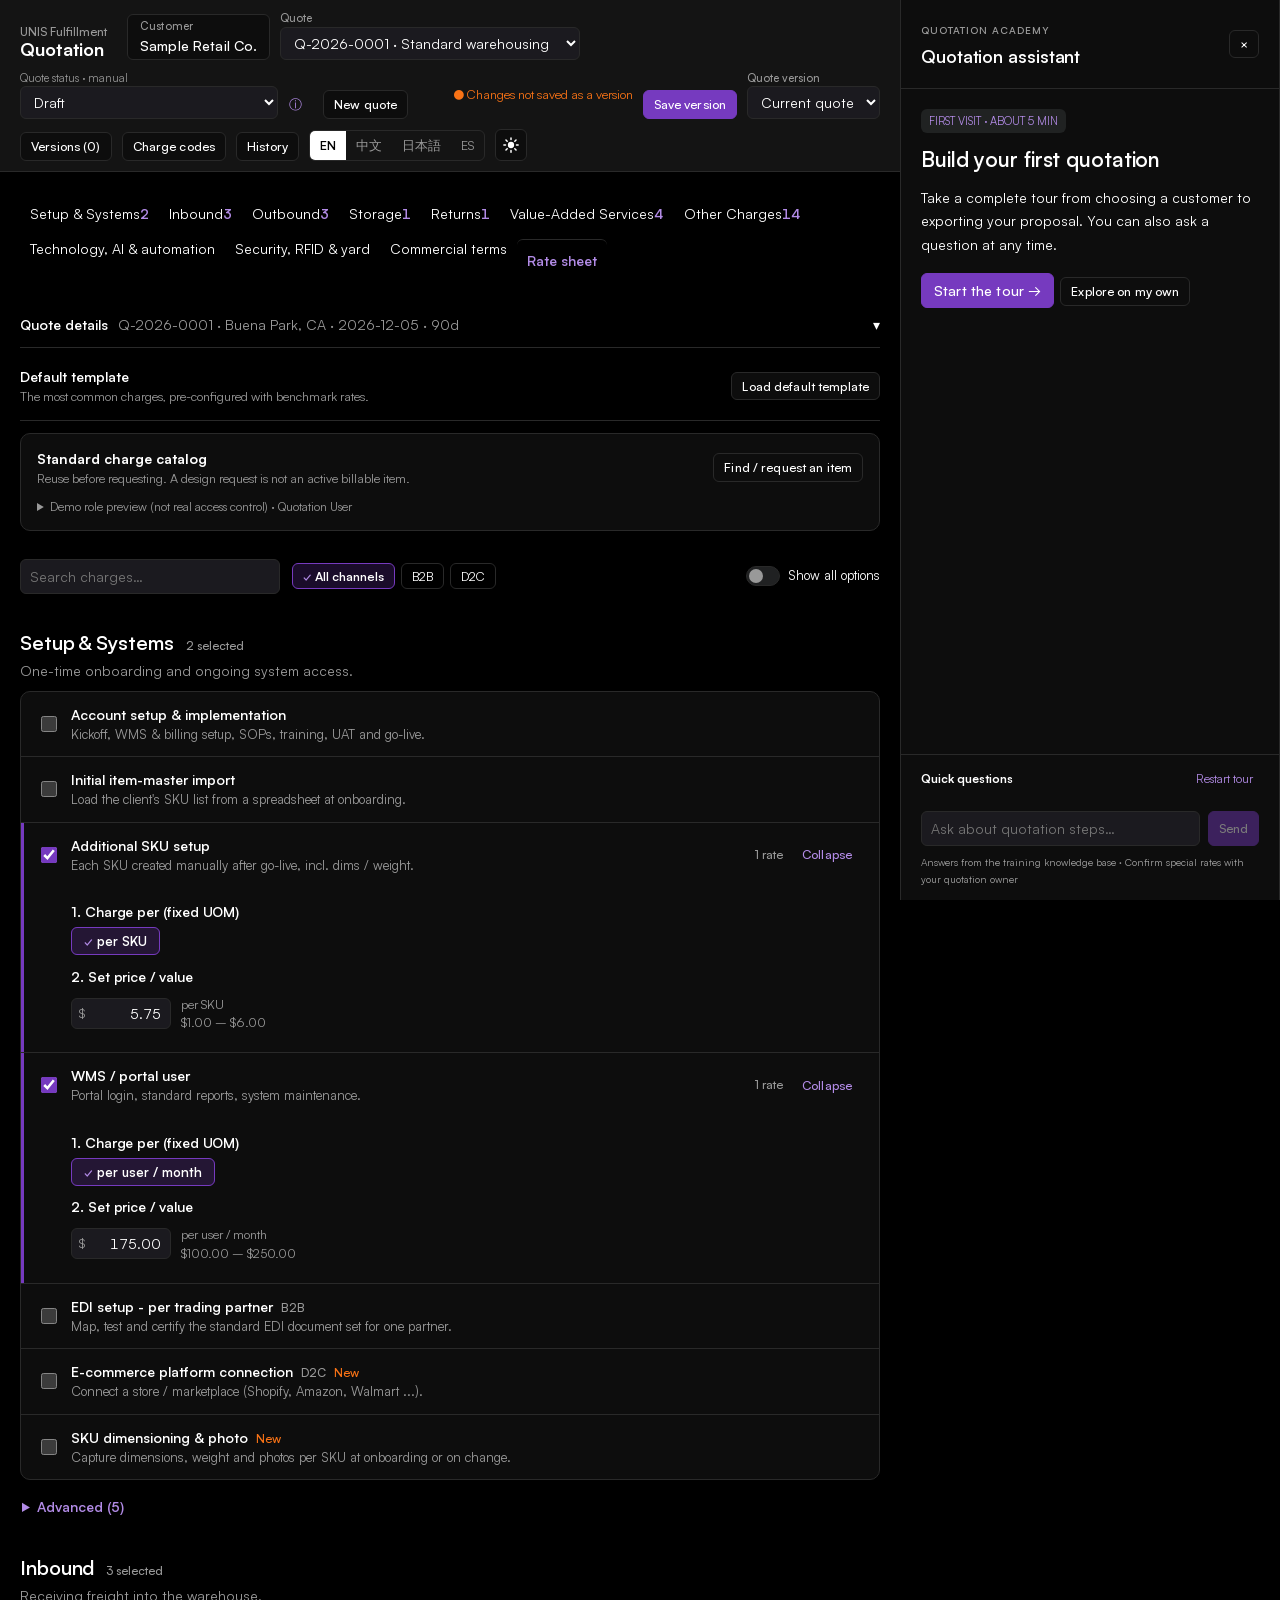
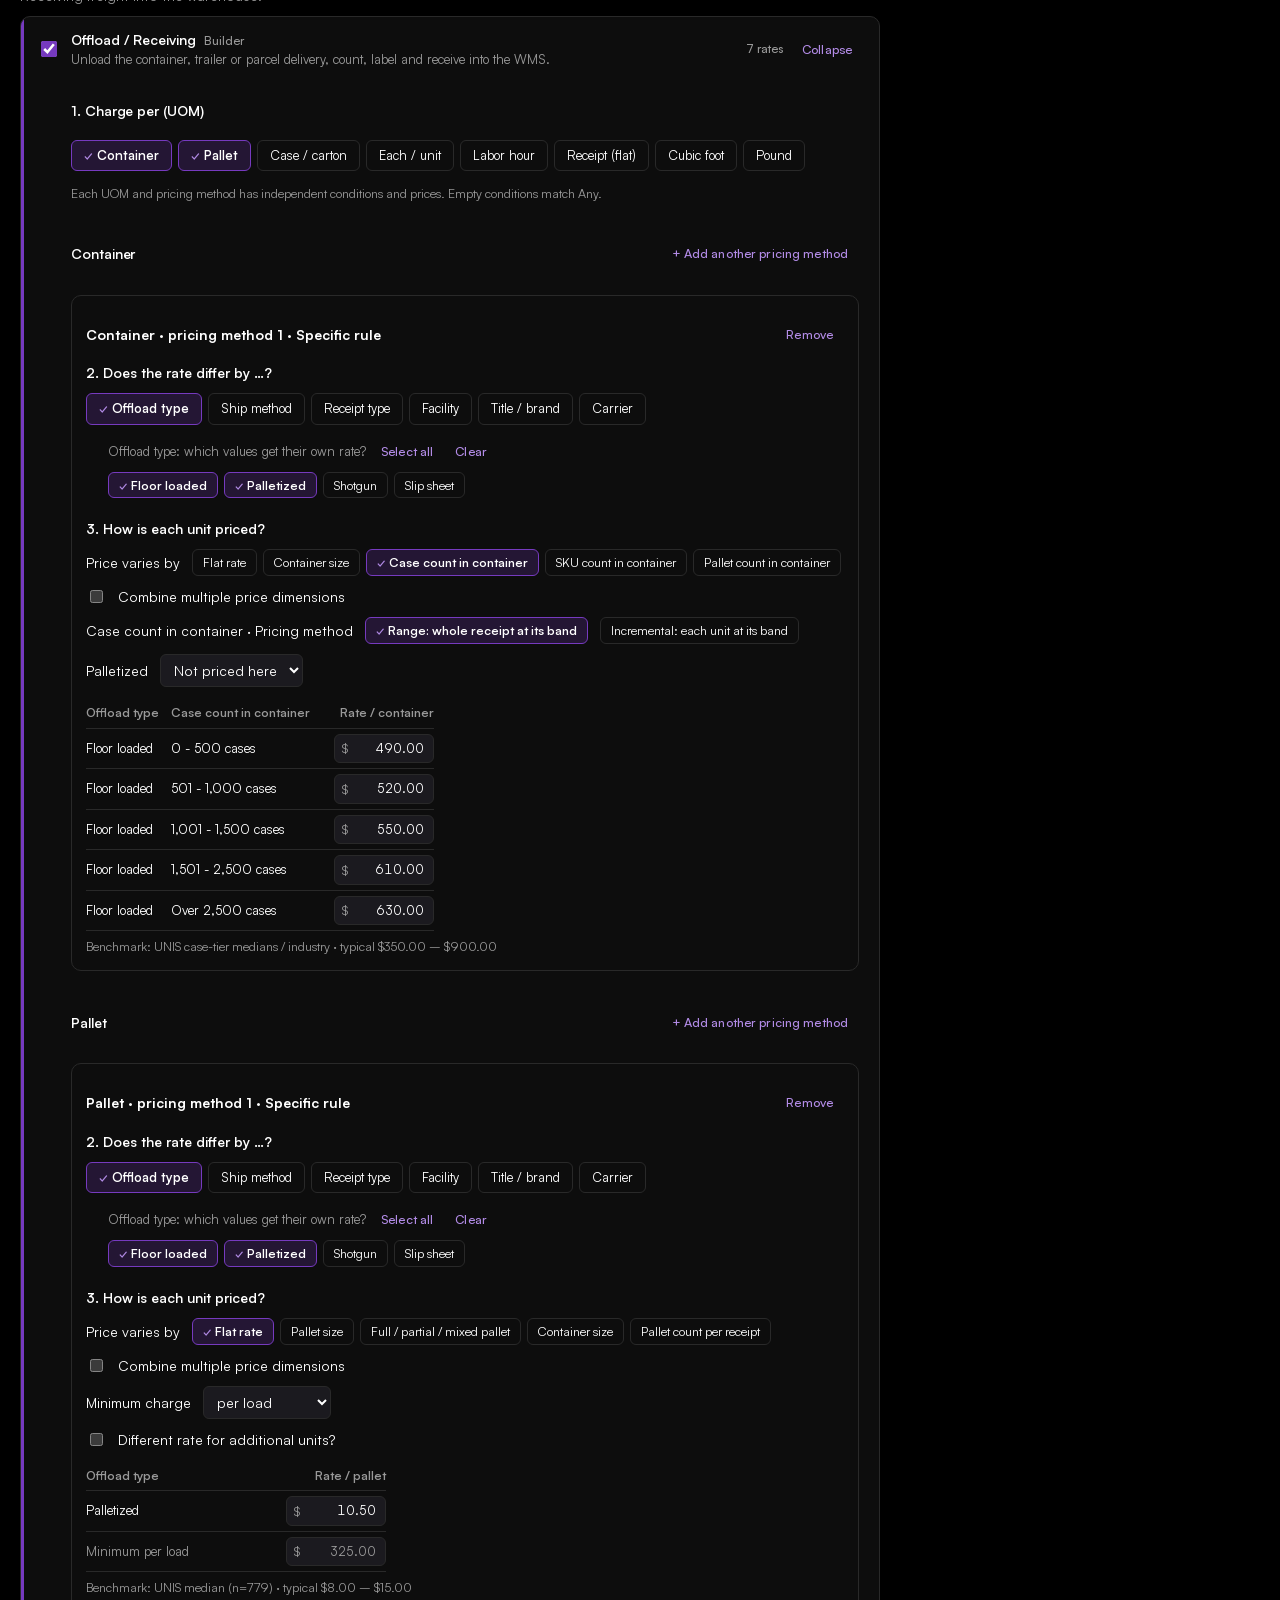
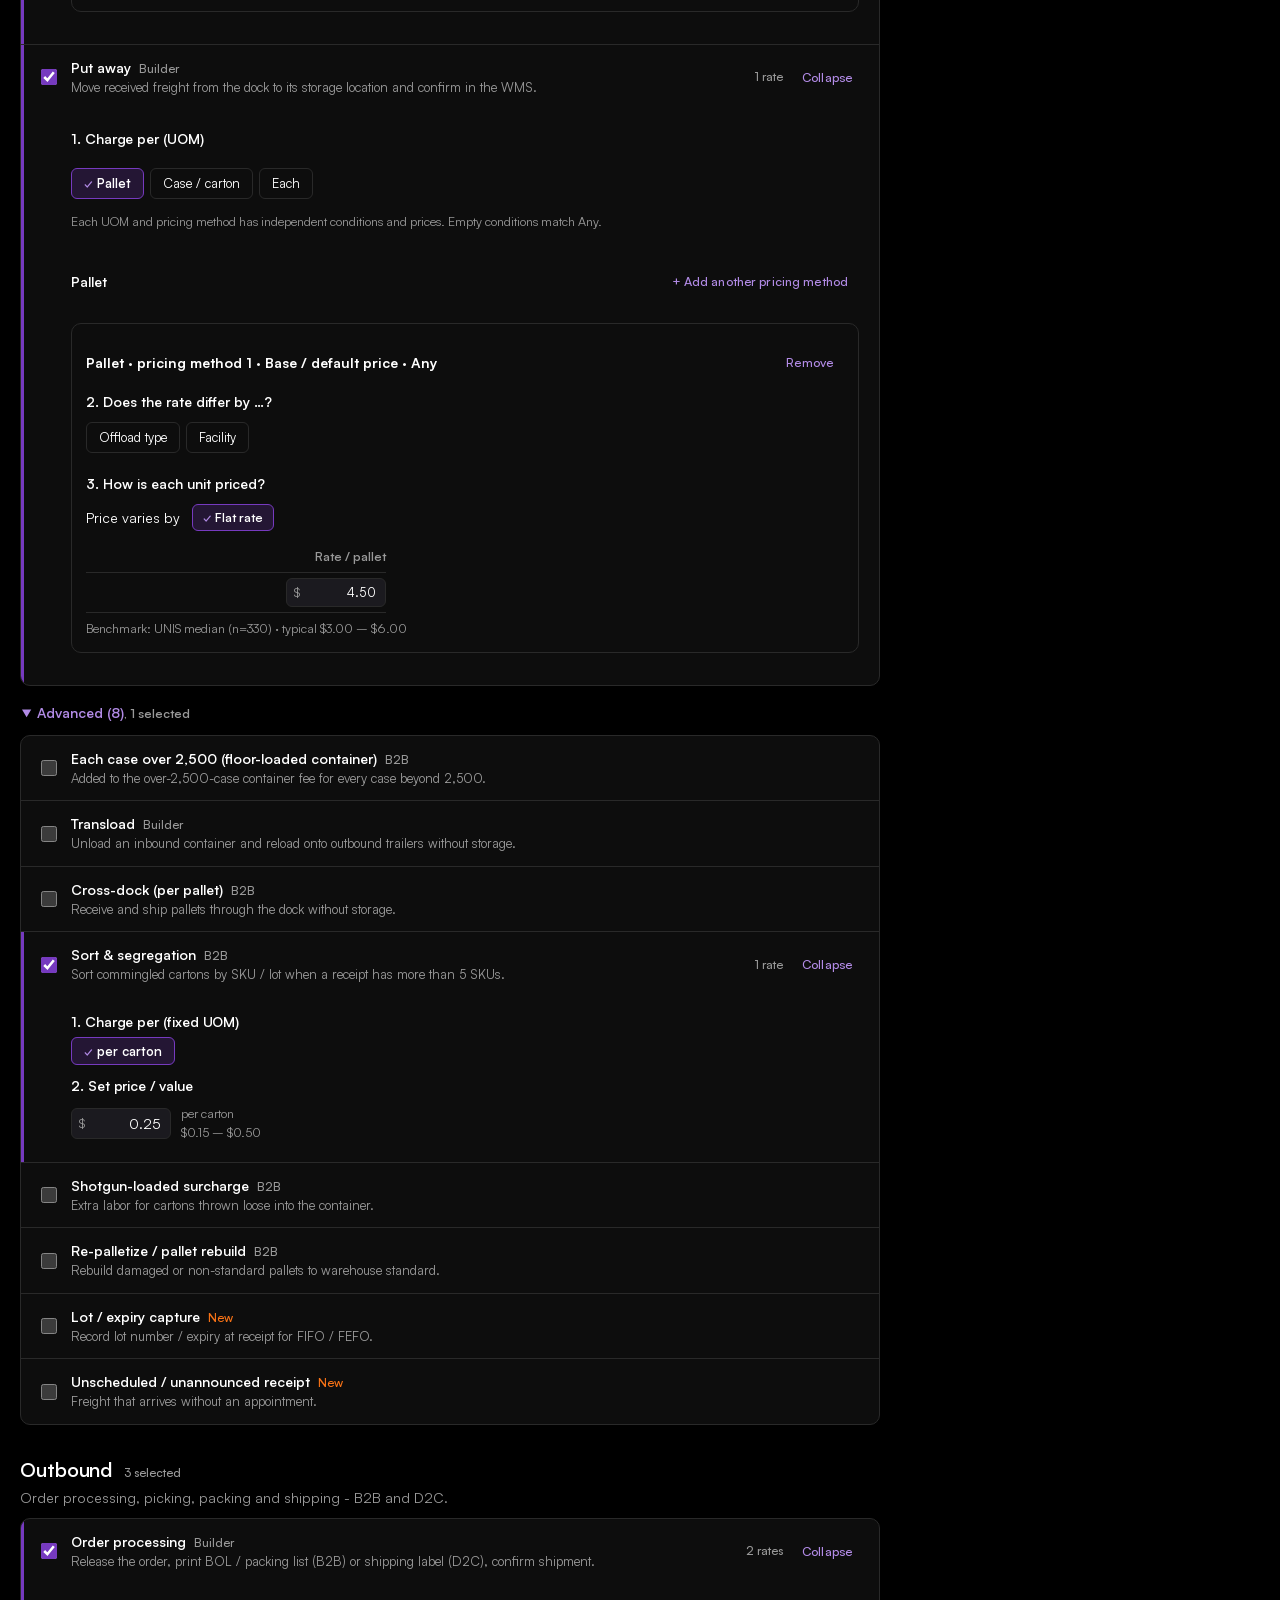
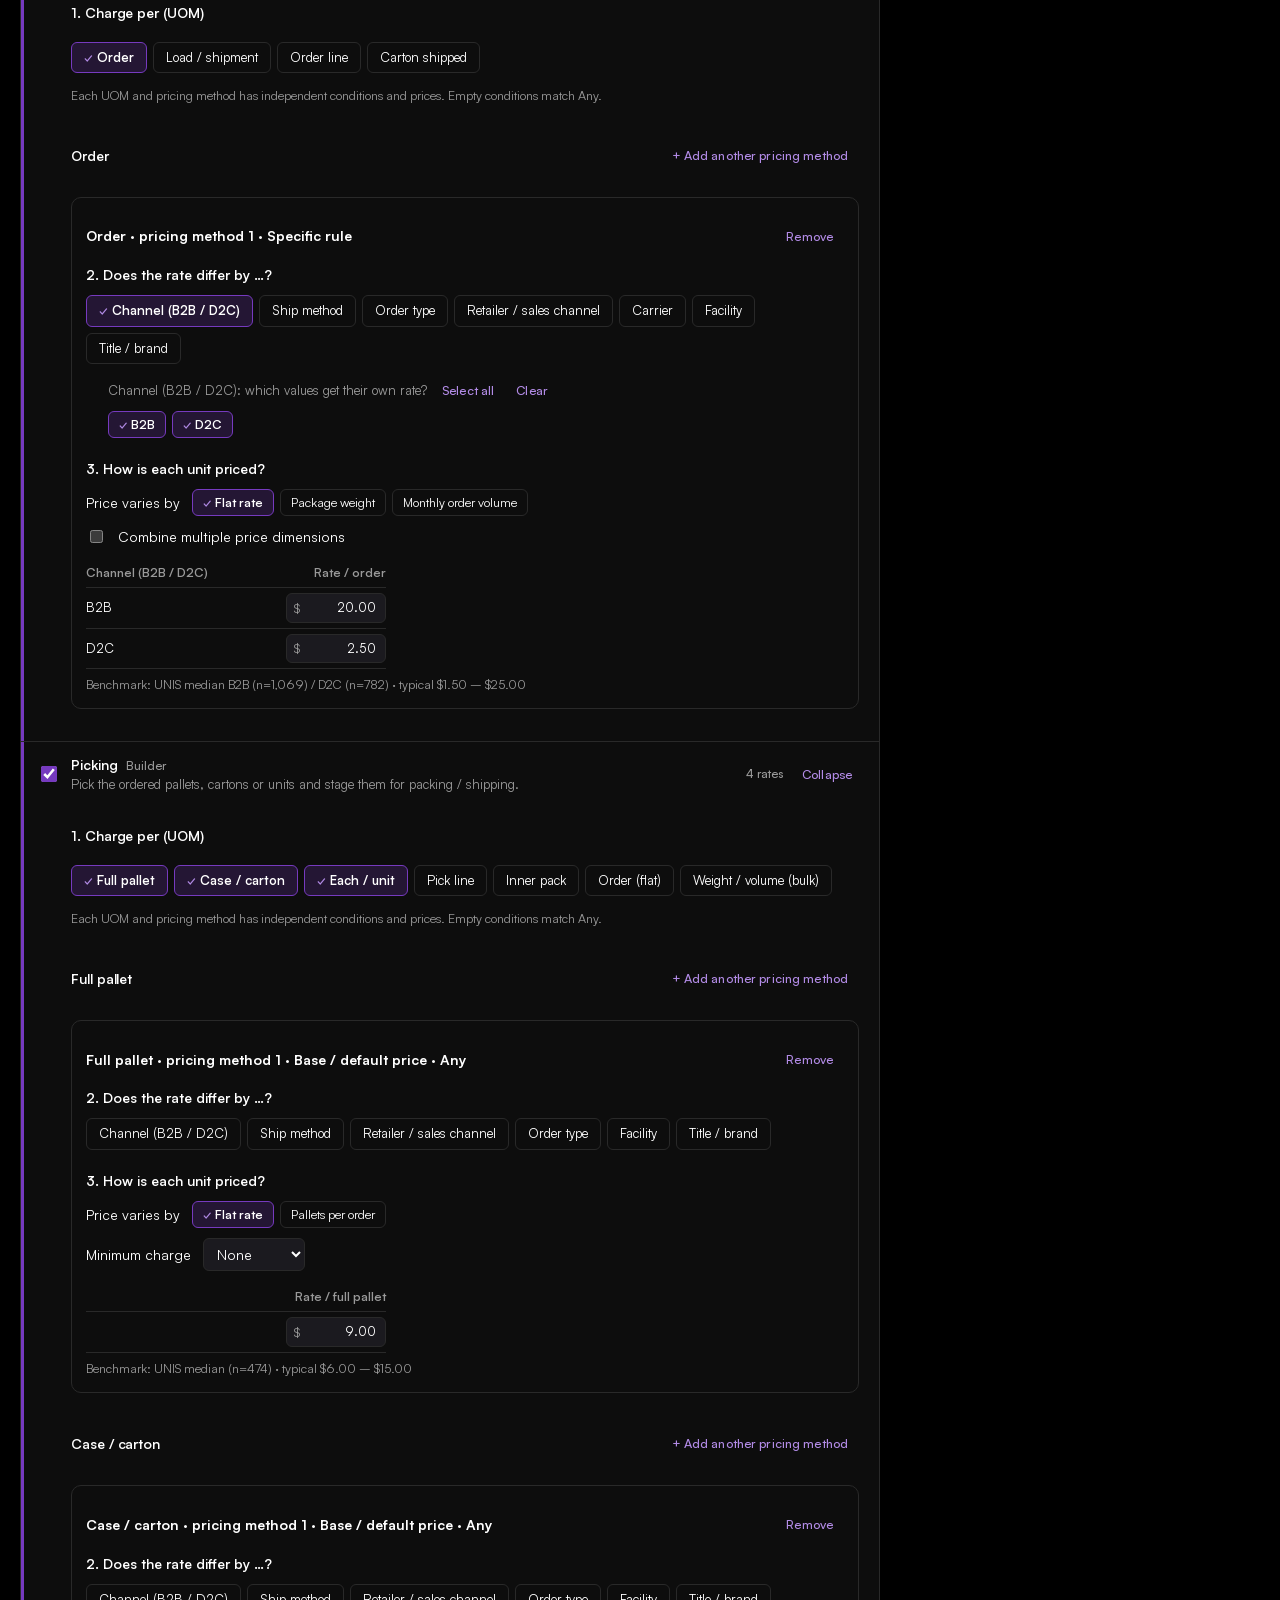
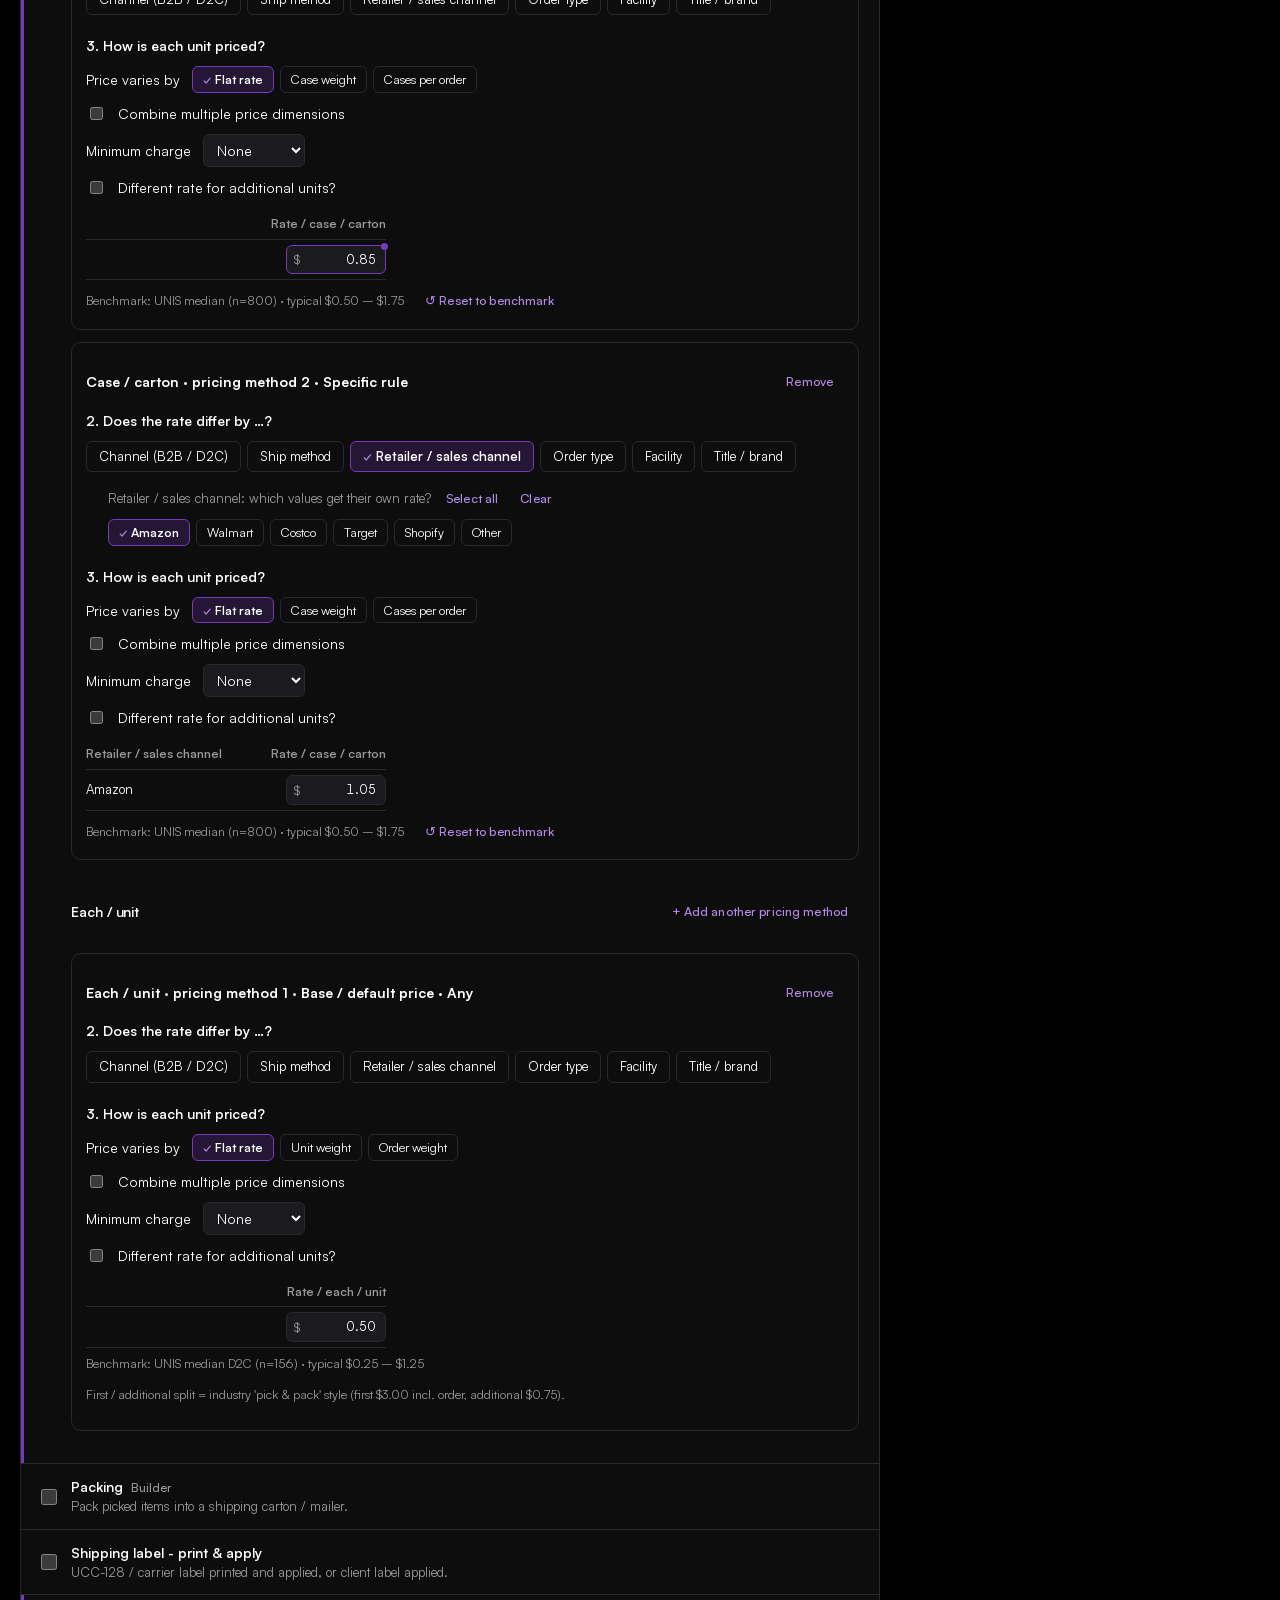
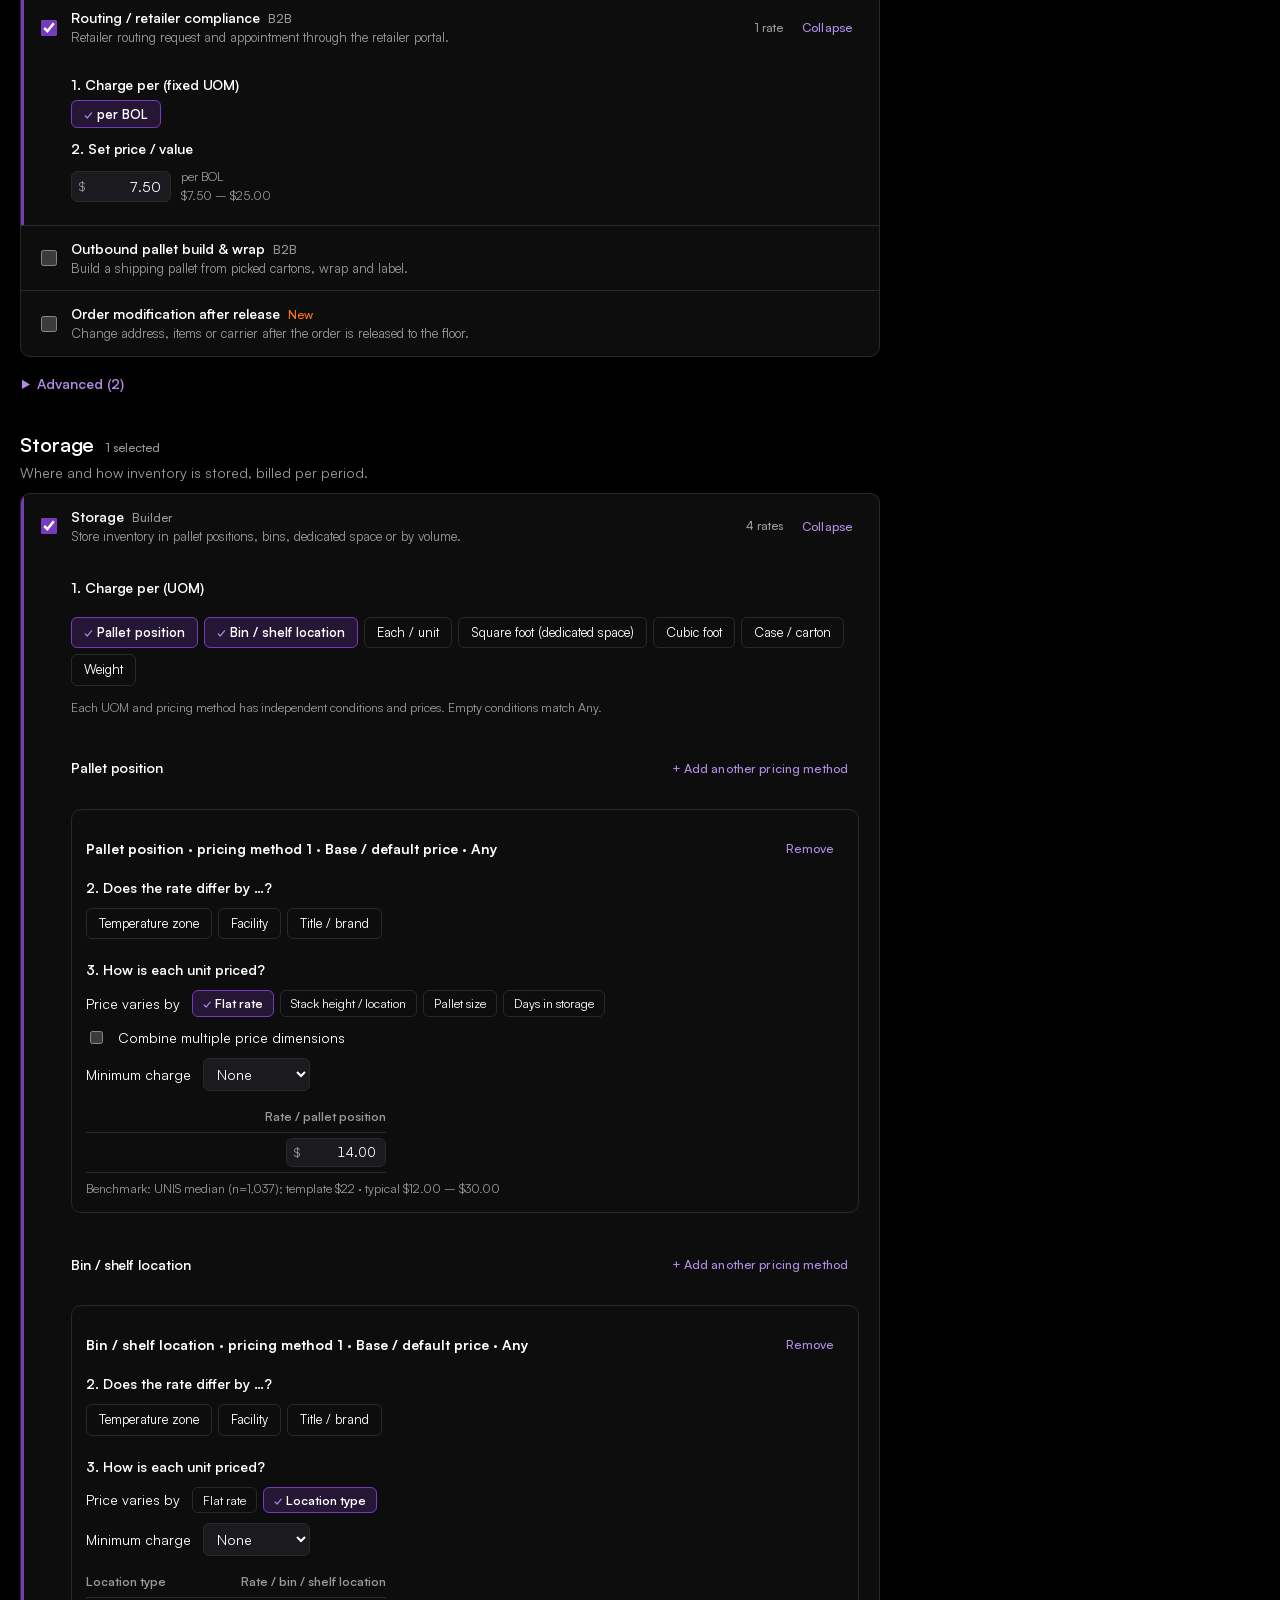
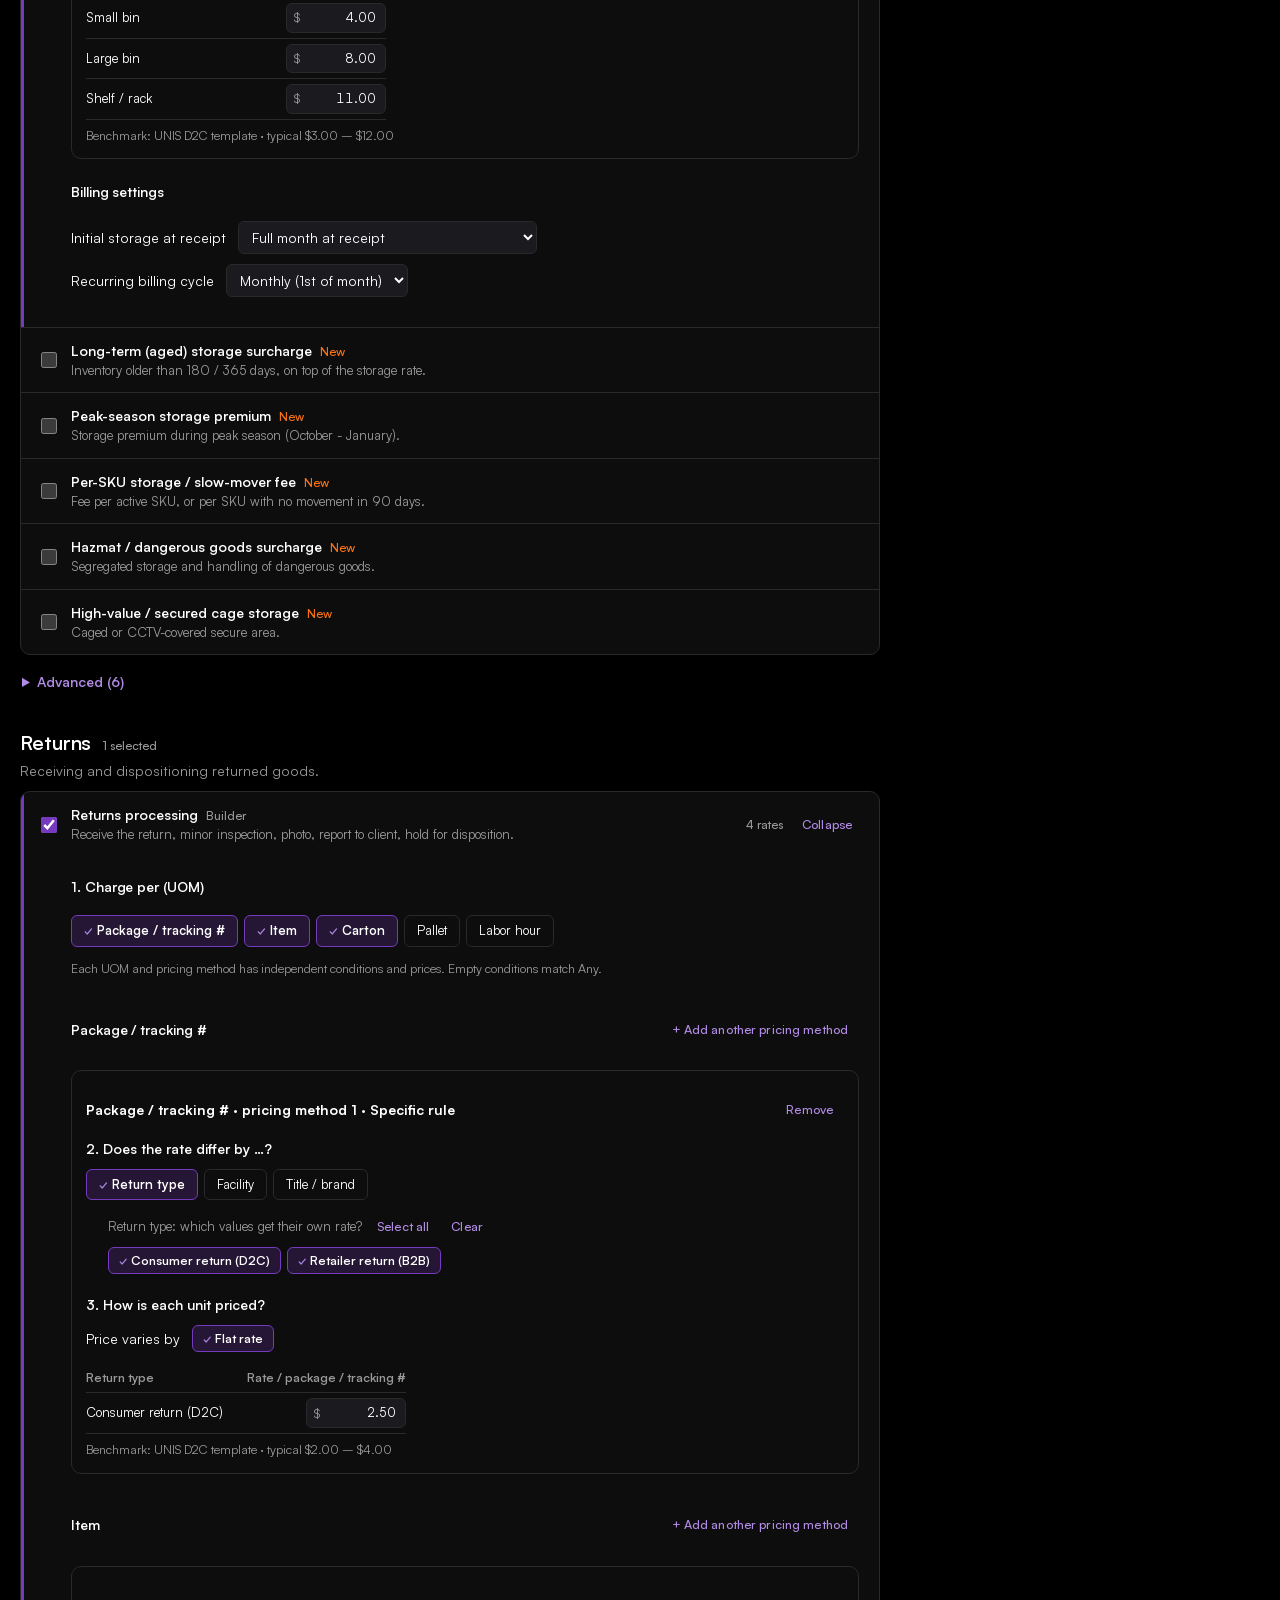
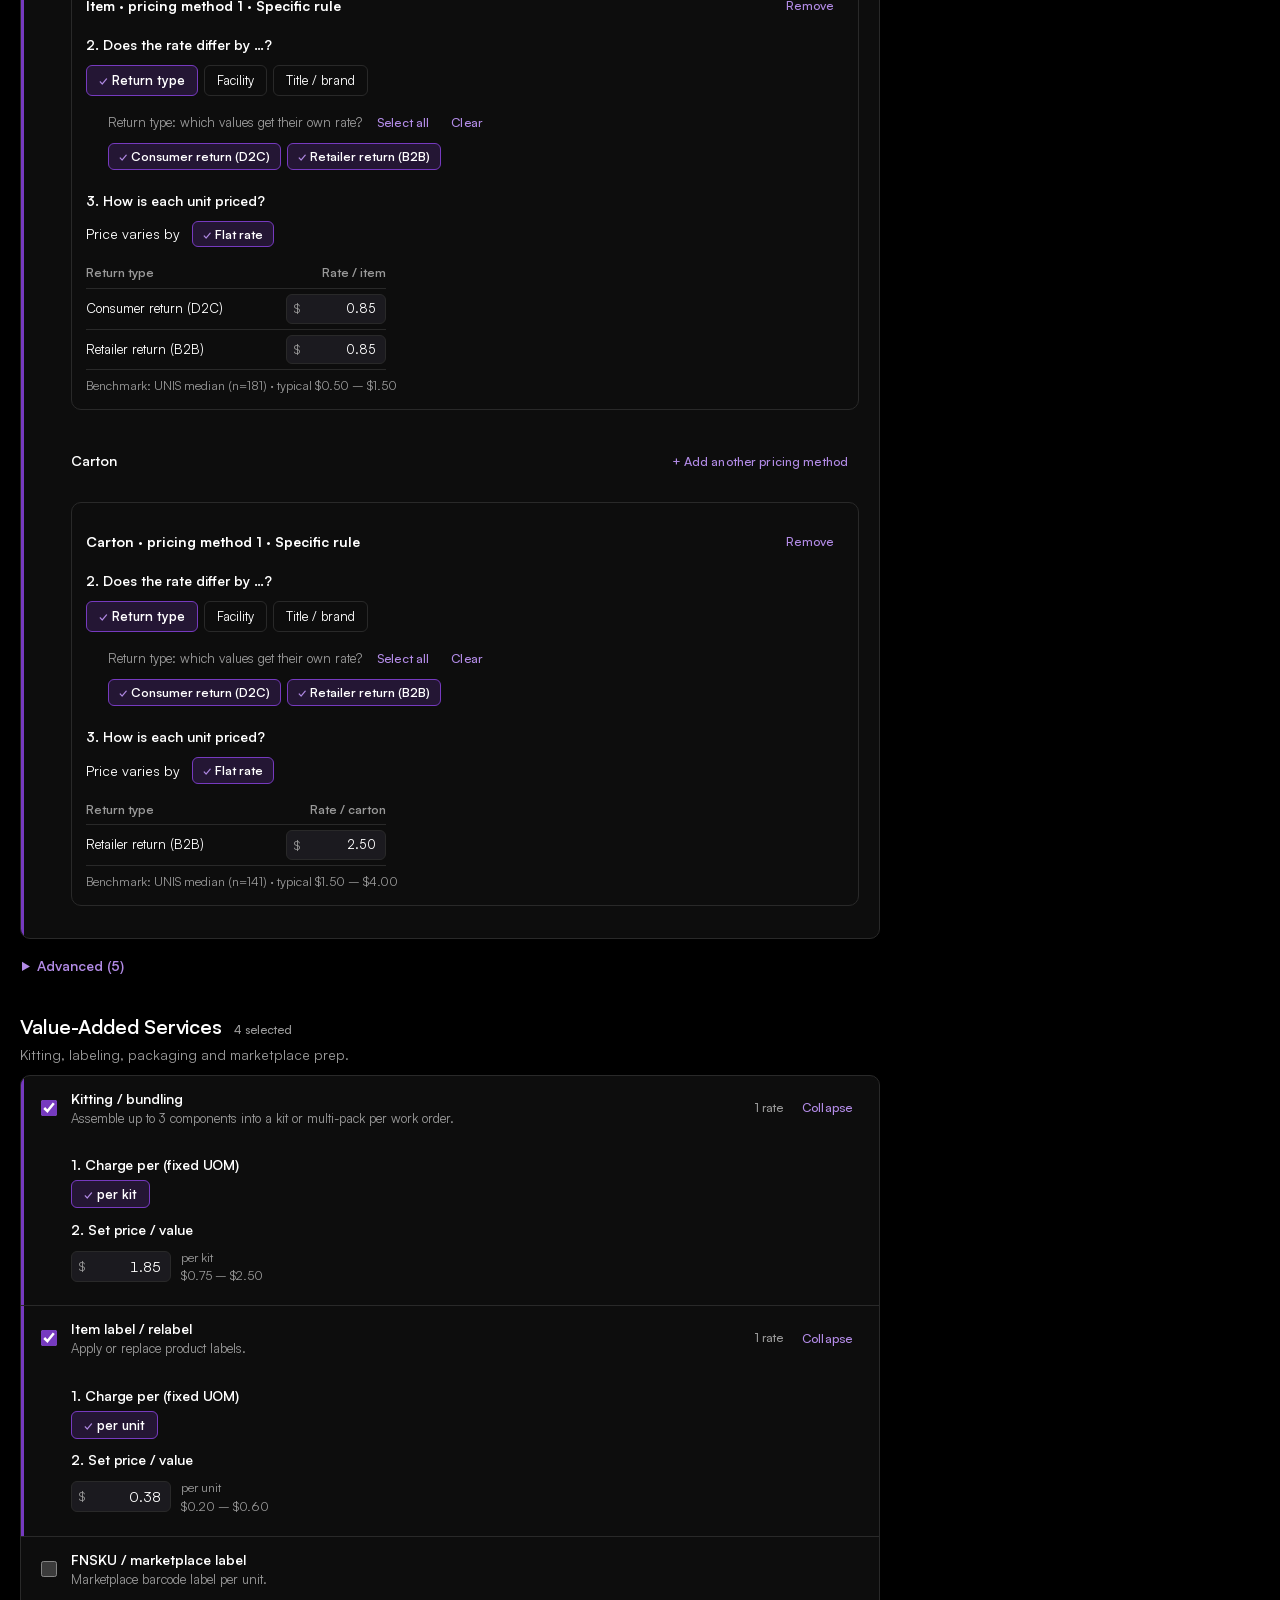
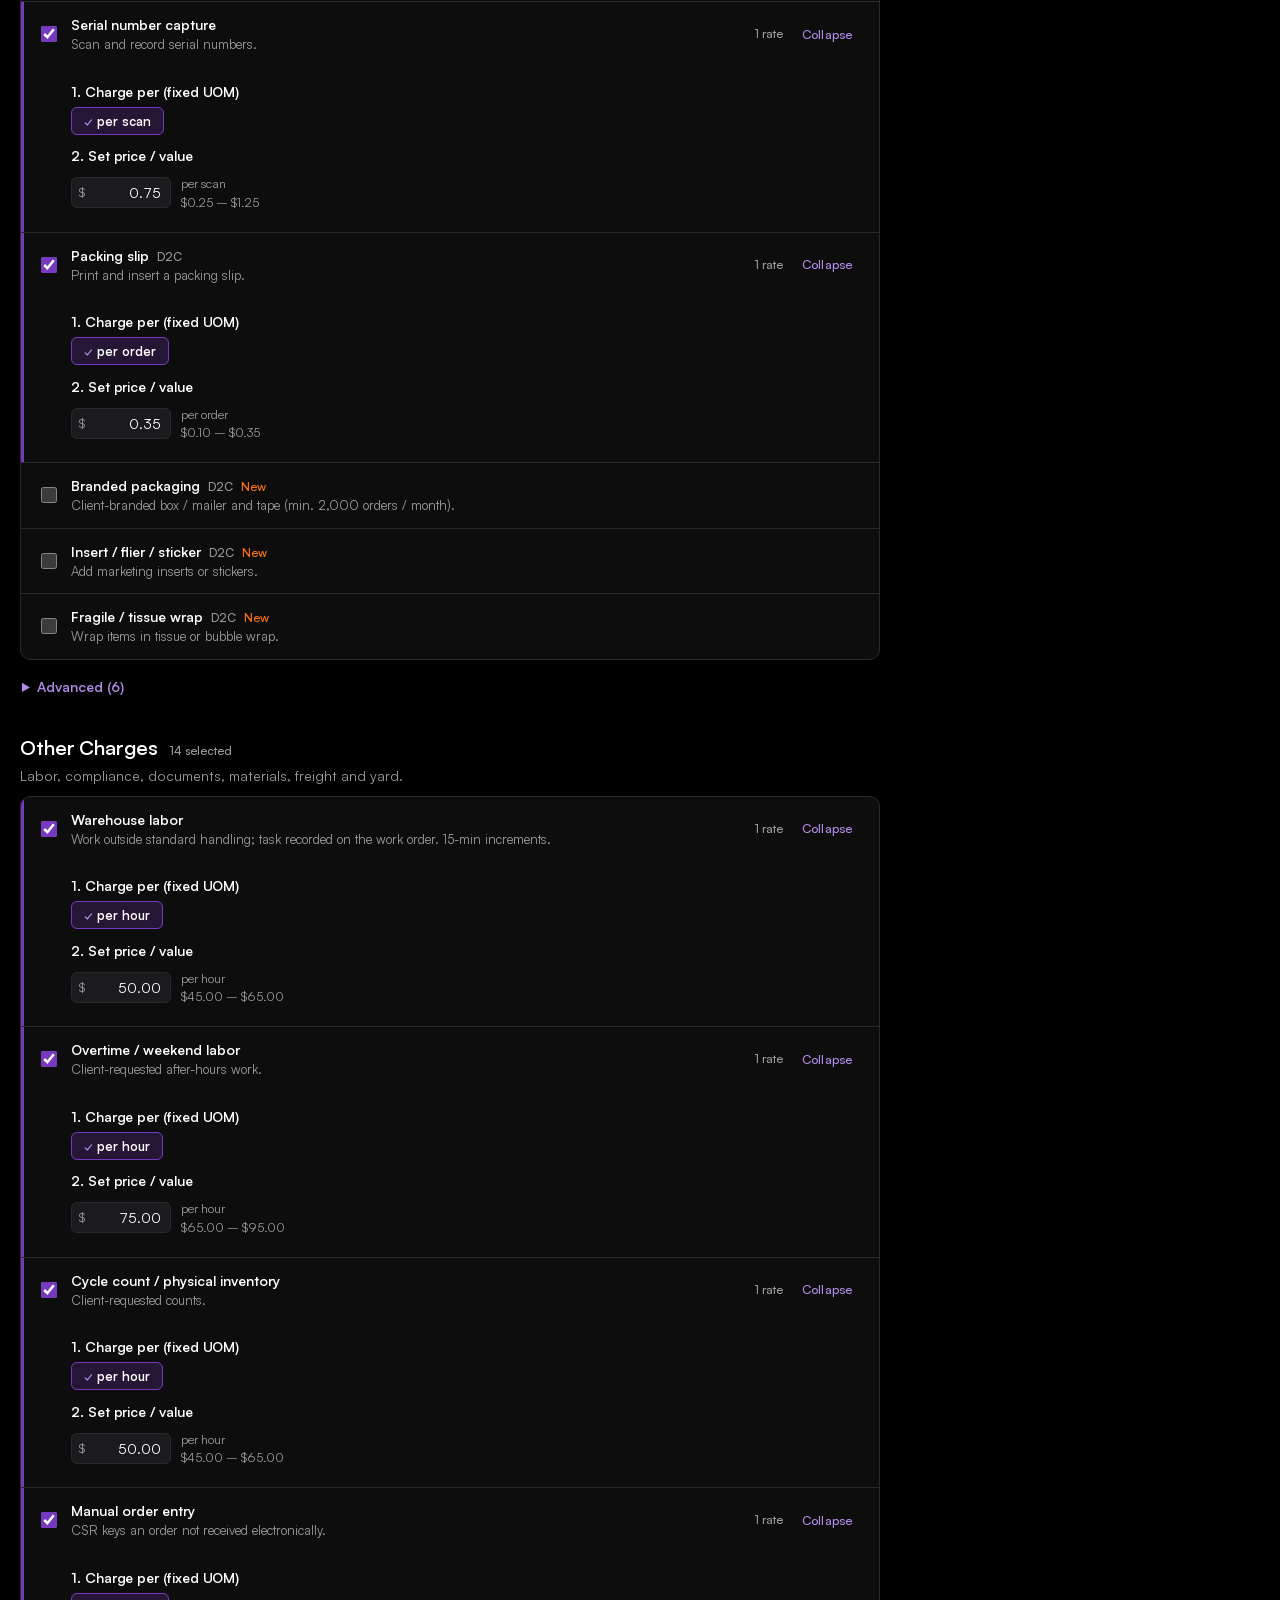
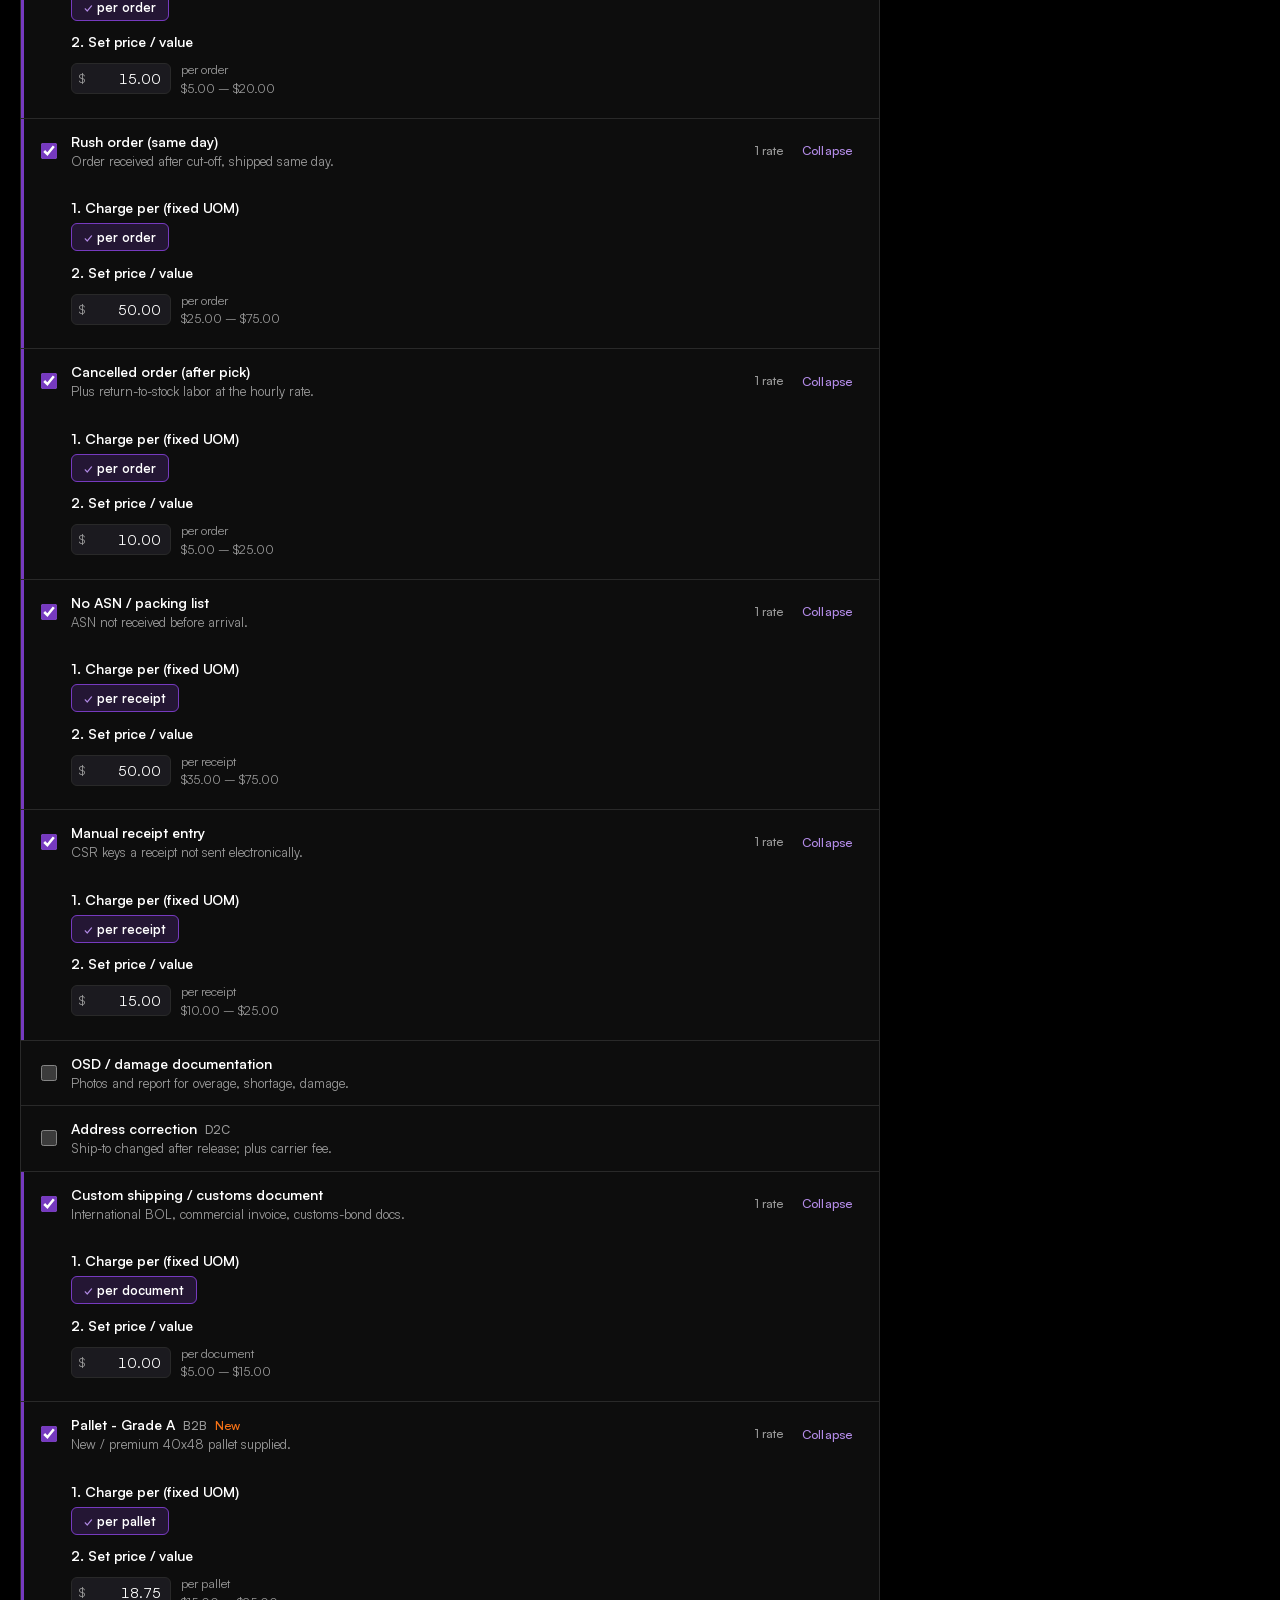
==== commit 78b1e1f2: "Dock training panel and add governed billing-item design workflow with archive publication" ====
--- a/docs/index.html
+++ b/docs/index.html
@@ -4,8 +4,8 @@
     <meta charset="UTF-8" />
     <meta name="viewport" content="width=device-width, initial-scale=1.0" />
     <title>Picking · UOM-first Demo</title>
-    <script type="module" crossorigin src="./assets/index-CMTnwHXZ.js"></script>
-    <link rel="stylesheet" crossorigin href="./assets/index-CkiBdOWT.css">
+    <script type="module" crossorigin src="./assets/index-C5yoXXTz.js"></script>
+    <link rel="stylesheet" crossorigin href="./assets/index-CswHUrzT.css">
   </head>
   <body>
     <div id="app"></div>
--- a/docs/assets/index-CswHUrzT.css
+++ b/docs/assets/index-CswHUrzT.css
@@ -0,0 +1 @@
+.item-assistant[data-v-44d9d589]{border:1px solid var(--border);background:var(--card);border-radius:10px;margin:12px 0 20px;padding:14px 16px}.bar[data-v-44d9d589],.actions[data-v-44d9d589]{display:flex;gap:12px;align-items:center;justify-content:space-between;flex-wrap:wrap}.access[data-v-44d9d589]{margin-top:10px;font-size:12px;color:var(--muted-fg)}summary[data-v-44d9d589]{cursor:pointer}.workspace[data-v-44d9d589]{border-top:1px solid var(--border);margin-top:14px;padding-top:8px}.workspace label[data-v-44d9d589]{display:flex;flex-direction:column;gap:6px;margin:12px 0}.workspace p[data-v-44d9d589]{line-height:1.6}.results article[data-v-44d9d589],.request[data-v-44d9d589]{border:1px solid var(--border);padding:12px;border-radius:8px;margin:12px 0}.results article[data-v-44d9d589]{display:flex;align-items:center;justify-content:space-between;gap:16px}.results article p[data-v-44d9d589]{margin:4px 0}.group[data-v-44d9d589]{border-top:1px solid var(--border);padding:14px 0}.fields[data-v-44d9d589]{display:grid;grid-template-columns:repeat(2,minmax(0,1fr));gap:0 16px}.fields .wide[data-v-44d9d589]{grid-column:span 2}.input[data-v-44d9d589]{min-width:0;max-width:100%}.tag[data-v-44d9d589]{margin-left:10px}.request .actions[data-v-44d9d589]{justify-content:flex-start}@media(max-width:750px){.fields[data-v-44d9d589]{grid-template-columns:minmax(0,1fr)}.fields .wide[data-v-44d9d589]{grid-column:auto}.results article[data-v-44d9d589]{align-items:stretch;flex-direction:column}}.scrim[data-v-ab655b36]{position:fixed;inset:0;background:#0000008c;z-index:50;display:flex;justify-content:flex-end}.drawer[data-v-ab655b36]{width:min(460px,100vw);height:100%;background:var(--card);border-left:1px solid var(--border);display:flex;flex-direction:column}.drawer.wide[data-v-ab655b36]{width:min(760px,100vw)}header[data-v-ab655b36]{display:flex;align-items:center;justify-content:space-between;padding:14px 18px;border-bottom:1px solid var(--border)}header h3[data-v-ab655b36]{margin:0;font-size:16px}.content[data-v-ab655b36]{overflow:auto;padding:14px 18px 24px;flex:1}.creation label[data-v-a8d10c11]{display:flex;flex-direction:column;gap:8px;margin:16px 0}.creation select[data-v-a8d10c11]{width:100%;max-width:100%}.modes[data-v-a8d10c11]{margin:20px 0}.actions[data-v-a8d10c11]{display:flex;justify-content:flex-end;gap:10px;margin-top:24px}.clone[data-v-a8d10c11]{border:1px solid var(--border);border-radius:10px;padding:0 16px 12px}.workflow[data-v-c20be3d8]{display:flex;align-items:flex-end}.field[data-v-c20be3d8]{display:flex;flex-direction:column}.lbl[data-v-c20be3d8]{font-size:11px;color:var(--muted-fg)}.workflow-modal[data-v-c20be3d8]{position:fixed;inset:0;z-index:70;background:#0008;display:grid;place-items:center;padding:20px}.workflow-dialog[data-v-c20be3d8]{background:var(--card);border:1px solid var(--border);border-radius:14px;width:min(640px,95vw);max-height:85dvh;overflow:auto;padding:24px}.workflow-dialog p[data-v-c20be3d8]{line-height:1.7}.workflow-dialog h3[data-v-c20be3d8]{margin-top:0}.actions[data-v-c20be3d8]{display:flex;justify-content:flex-end;gap:10px}.workflow-dialog li[data-v-c20be3d8]{margin-bottom:14px}.workflow-dialog li p[data-v-c20be3d8]{margin:4px 0}.training[data-v-07640df2]{position:fixed;bottom:22px;right:24px;z-index:55;color:var(--fg);font-size:14px}.training.left[data-v-07640df2]{left:24px;right:auto}.launcher[data-v-07640df2]{display:flex;gap:10px;align-items:center;margin:12px 0 0 auto;border:1px solid var(--border);background:var(--primary);color:#fff;border-radius:28px;padding:13px 20px;font:inherit;font-weight:600;cursor:pointer;box-shadow:0 6px 24px #0002}.launcher span[data-v-07640df2]{font-size:22px}.panel[data-v-07640df2]{width:390px;max-width:calc(100vw - 32px);background:var(--card);border:1px solid var(--border);border-radius:18px;box-shadow:0 16px 64px #0003;overflow:hidden;display:flex;flex-direction:column;max-height:calc(100dvh - 110px)}header[data-v-07640df2]{display:flex;justify-content:space-between;align-items:center;padding:18px 20px;border-bottom:1px solid var(--border)}h2[data-v-07640df2]{margin:4px 0 0;font-size:18px}.eyebrow[data-v-07640df2]{font-size:10px;letter-spacing:1px;color:var(--muted-fg);font-weight:600}.body[data-v-07640df2]{padding:20px;overflow:auto;min-height:100px;flex:1}h3[data-v-07640df2]{font-size:21px;margin:14px 0 10px}p[data-v-07640df2]{line-height:1.7;margin:6px 0 16px}.badge[data-v-07640df2]{background:var(--accent);color:var(--primary-text);padding:5px 8px;border-radius:6px;font-size:11px}.body>.btn[data-v-07640df2]{margin:0 6px 6px 0}.progress[data-v-07640df2]{display:flex;gap:5px;margin-bottom:16px}.progress span[data-v-07640df2]{height:4px;background:var(--border);border-radius:4px;flex:1}.progress .done[data-v-07640df2]{background:var(--primary)}.tour-actions[data-v-07640df2]{display:flex;justify-content:space-between;margin-top:20px}.questions[data-v-07640df2]{padding:14px 20px;border-top:1px solid var(--border)}.question-heading[data-v-07640df2]{display:flex;justify-content:space-between;align-items:center;margin-bottom:8px;font-size:12px}.text-button[data-v-07640df2]{border:0;background:none;color:var(--primary-text);cursor:pointer;font:inherit}.question-list[data-v-07640df2]{display:flex;flex-direction:column;gap:5px;max-height:150px;overflow:auto}.question-list button[data-v-07640df2]{display:flex;justify-content:space-between;gap:10px;text-align:left;background:var(--bg);border:1px solid var(--border);border-radius:7px;padding:8px 10px;font:inherit;font-size:12px;color:var(--fg);cursor:pointer}.question-list button[data-v-07640df2]:hover{background:var(--accent)}form[data-v-07640df2]{display:flex;gap:8px;padding:0 20px}form input[data-v-07640df2]{min-width:0;flex:1}.disclosure[data-v-07640df2]{font-size:10px;color:var(--muted-fg);padding:8px 20px 12px;margin:0}.message[data-v-07640df2]{padding:10px 12px;background:var(--bg);border-radius:10px;margin-top:12px;white-space:pre-wrap}.message p[data-v-07640df2]{margin:4px 0}.message.user[data-v-07640df2]{margin-left:30px;background:var(--accent)}.intro[data-v-07640df2]{color:var(--muted-fg)}@media(max-width:600px){.training[data-v-07640df2]{bottom:12px;right:12px}.panel[data-v-07640df2]{width:calc(100vw - 24px);max-height:calc(100dvh - 90px)}.body[data-v-07640df2]{padding:16px}.questions[data-v-07640df2]{padding:10px 16px}.question-list[data-v-07640df2]{max-height:110px}}.training-highlight{outline:3px solid var(--primary)!important;outline-offset:5px;box-shadow:0 0 0 8px var(--accent);scroll-margin-top:160px;transition:outline .2s}@media print{.training{display:none!important}.training-highlight{outline:none!important;box-shadow:none!important}}html:has(body.training-open){scroll-padding-right:380px}body.training-open{padding-right:380px;box-sizing:border-box}body.training-open .scrim,body.training-open .modal,body.training-open .workflow-modal{right:380px}@media(max-width:1400px)and (min-width:1101px){body.training-open .layout{grid-template-columns:minmax(0,1fr)}body.training-open .side{position:static;flex-direction:row;flex-wrap:wrap}}@media(max-width:1100px){html:has(body.training-open){scroll-padding-right:0;scroll-padding-bottom:46dvh}body.training-open{padding-right:0;padding-bottom:46dvh}body.training-open .scrim,body.training-open .modal,body.training-open .workflow-modal{right:0;bottom:46dvh}body.training-open .drawer{height:100%}}@media print{body.training-open{padding:0}}.training.expanded[data-v-07640df2]{inset:0 0 0 auto;width:380px;z-index:55}.expanded .panel[data-v-07640df2]{width:100%;height:100dvh;max-height:100dvh;max-width:100%;border-radius:0;border-top:0;border-bottom:0;box-shadow:none}.questions summary[data-v-07640df2]{cursor:pointer}.questions .question-list[data-v-07640df2]{margin-top:8px;max-height:180px}.body[data-v-07640df2]{min-height:0}.progress[data-v-07640df2]{flex-shrink:0}@media(max-width:1100px){.training.expanded[data-v-07640df2]{top:auto;bottom:0;width:100%;height:46dvh}.expanded .panel[data-v-07640df2]{height:46dvh;max-height:46dvh}.expanded header[data-v-07640df2]{padding:10px 16px}.expanded h2[data-v-07640df2]{font-size:15px}.expanded .body[data-v-07640df2]{padding:12px 16px}.expanded h3[data-v-07640df2]{font-size:17px;margin:6px 0}.expanded p[data-v-07640df2]{margin-bottom:8px}.questions[data-v-07640df2]{padding:8px 16px}.expanded .disclosure[data-v-07640df2]{padding-bottom:6px}.question-list[data-v-07640df2]{max-height:90px}}.pi[data-v-43a03100]{position:relative;display:inline-flex;align-items:center;border:1px solid var(--border);border-radius:var(--radius-sm);background:var(--input);padding:0 7px}.pi[data-v-43a03100]:focus-within{outline:2px solid var(--ring);outline-offset:1px}.pi input[data-v-43a03100]{width:78px;font-variant-numeric:tabular-nums;border:0;background:transparent;text-align:right;padding:4px 2px;outline:none}.pi .pre[data-v-43a03100],.pi .post[data-v-43a03100]{color:var(--muted-fg);font-size:12.5px}.pi.edited[data-v-43a03100]{border-color:var(--primary)}.pi.low[data-v-43a03100],.pi.high[data-v-43a03100]{border-color:var(--orange);background:var(--orange-soft)}.dot[data-v-43a03100]{position:absolute;top:-3px;right:-3px;width:7px;height:7px;border-radius:50%;background:var(--primary)}.pi.low .dot[data-v-43a03100],.pi.high .dot[data-v-43a03100]{background:var(--orange)}.rt[data-v-1059153d]{margin-top:10px;overflow-x:auto}table[data-v-1059153d]{border-collapse:collapse;font-size:13px;min-width:300px}th[data-v-1059153d]{text-align:left;font-weight:600;padding:6px 12px 6px 0;border-bottom:1px solid var(--border);font-size:12.5px;color:var(--muted-fg);white-space:nowrap}td[data-v-1059153d]{padding:5px 12px 5px 0;border-bottom:1px solid var(--border)}th.num[data-v-1059153d],td.num[data-v-1059153d]{text-align:right;padding-right:0;padding-left:12px}tr.min td[data-v-1059153d]{color:var(--muted-fg)}.foot[data-v-1059153d]{display:flex;gap:10px;align-items:center;flex-wrap:wrap;margin-top:6px}.uom-builder[data-v-8ad817fd]{padding:0 20px 20px 50px}.uom[data-v-8ad817fd]{margin-top:22px}.uhead[data-v-8ad817fd],.row[data-v-8ad817fd]{display:flex;gap:12px;align-items:center;flex-wrap:wrap;margin:10px 0}.uhead[data-v-8ad817fd]{justify-content:space-between}.rule[data-v-8ad817fd]{border:1px solid var(--border);border-radius:10px;padding:14px;margin:12px 0}.condition-questions[data-v-8ad817fd]{margin:14px 0 20px}.question[data-v-8ad817fd]{font-weight:600;margin-bottom:10px}.values[data-v-8ad817fd]{margin:12px 0 12px 22px}.value-label[data-v-8ad817fd]{color:var(--muted-fg);font-size:13px;margin-bottom:6px}@media(max-width:700px){.uom-builder[data-v-8ad817fd]{padding-left:16px}}.simple-config[data-v-b48d5607]{padding:0 20px 20px 50px}.simple-config h4[data-v-b48d5607]{margin:14px 0 8px}.card[data-v-b48d5607]{border-bottom:1px solid var(--border);position:relative}.card[data-v-b48d5607]:last-child{border-bottom:0}.card.on[data-v-b48d5607]:before{content:"";position:absolute;left:0;top:0;bottom:0;width:3px;background:var(--primary)}.head[data-v-b48d5607]{display:grid;grid-template-columns:22px minmax(0,1fr) auto;gap:12px;align-items:center;padding:12px 16px}.head input[type=checkbox][data-v-b48d5607]{width:16px;height:16px;accent-color:var(--primary)}.title[data-v-b48d5607]{min-width:0}.title.clickable[data-v-b48d5607]{cursor:pointer}.name[data-v-b48d5607]{font-weight:600}.desc[data-v-b48d5607]{color:var(--muted-fg);font-size:13px}.price[data-v-b48d5607]{display:flex;align-items:center;gap:10px}.unit[data-v-b48d5607]{font-size:12.5px;color:var(--muted-fg);min-width:116px}.sum[data-v-b48d5607]{display:flex;align-items:center;gap:8px}@media(max-width:700px){.head[data-v-b48d5607]{grid-template-columns:22px minmax(0,1fr)}.price[data-v-b48d5607],.sum[data-v-b48d5607]{grid-column:2}}.sum[data-v-81240300]{display:flex;gap:4px;align-items:baseline;flex-wrap:wrap;margin:0 0 12px}.setup[data-v-81240300]{border-left:2px solid var(--orange);padding:2px 0 2px 14px;margin-bottom:14px}.setup h4[data-v-81240300]{margin:0 0 2px}.setup ul[data-v-81240300]{margin:8px 0 0;padding:0;list-style:none;display:grid;gap:6px}.setup li[data-v-81240300]{font-size:13px}.kind[data-v-81240300]{display:inline-block;min-width:128px;font-size:12px;font-weight:600}.kind.mapped[data-v-81240300]{color:var(--ok)}.kind.new-condition[data-v-81240300]{color:var(--orange)}.kind.new-item[data-v-81240300]{color:var(--destructive)}.ok-text[data-v-81240300]{color:var(--ok)}.tw[data-v-81240300]{overflow-x:auto;margin-top:10px}table[data-v-81240300]{width:100%;border-collapse:collapse;font-size:12.5px}th[data-v-81240300]{text-align:left;color:var(--muted-fg);font-weight:500;border-bottom:1px solid var(--border);padding:6px 8px 6px 0;white-space:nowrap}td[data-v-81240300]{border-bottom:1px solid var(--border);padding:6px 8px 6px 0;vertical-align:top}.r[data-v-81240300]{text-align:right}.num[data-v-81240300]{font-variant-numeric:tabular-nums;white-space:nowrap}code[data-v-81240300]{font-size:12px}.conds .miss[data-v-81240300]{color:var(--orange)}.conds .miss[data-v-81240300]:before{content:"+ ";font-weight:700}.sr[data-v-81240300]{position:absolute;width:1px;height:1px;overflow:hidden;clip:rect(0 0 0 0)}.top[data-v-6c55fdca]{display:flex;gap:8px;margin-bottom:12px}.top .input[data-v-6c55fdca]{flex:1}.cust[data-v-6c55fdca]{border:1px solid var(--border);border-radius:8px;margin-bottom:8px}.cust.current[data-v-6c55fdca]{border-color:var(--primary)}.row[data-v-6c55fdca]{display:flex;justify-content:space-between;align-items:center;gap:10px;padding:9px 12px;cursor:pointer}.name[data-v-6c55fdca]{font-weight:600}.quotes[data-v-6c55fdca]{border-top:1px solid var(--border);padding:8px 12px 10px;background:var(--accent)}.q[data-v-6c55fdca]{display:flex;justify-content:space-between;gap:8px;padding:6px 8px;border-radius:6px;cursor:pointer;flex-wrap:wrap}.q[data-v-6c55fdca]:hover{background:var(--accent)}.actions[data-v-6c55fdca]{display:flex;gap:8px;margin-top:10px}.form[data-v-6c55fdca]{display:grid;grid-template-columns:1fr 1fr;gap:10px}.form label[data-v-6c55fdca]{display:flex;flex-direction:column;gap:3px;font-size:12.5px;color:var(--muted-fg)}.form label.wide[data-v-6c55fdca]{grid-column:span 2}.recent[data-v-93ffff38]{display:flex;flex-wrap:wrap;gap:6px;margin-bottom:16px}.filt[data-v-93ffff38]{margin-bottom:10px}.ev[data-v-93ffff38]{list-style:none;padding:0;margin:0}.ev li[data-v-93ffff38]{display:flex;gap:10px;align-items:baseline;padding:6px 0;border-bottom:1px solid var(--border);font-size:13px;flex-wrap:wrap}.t[data-v-93ffff38]{color:var(--muted-fg);font-size:12px;min-width:150px}.toolbar[data-v-4b579db5]{display:flex;align-items:center;gap:8px;flex-wrap:wrap;margin:36px 0 12px}.toolbar h2[data-v-4b579db5]{margin:0;font-size:20px}.toolbar .sp[data-v-4b579db5]{flex:1}.toolbar label[data-v-4b579db5]{display:flex;gap:6px;align-items:center;font-size:13px}.proposal-doc[data-v-4b579db5]{--ink: #181818;--soft-ink: #666666;--rule: #e0e0e0;--rule-strong: #181818;background:#fff;color:var(--ink);border-radius:var(--radius);padding:36px 40px;max-width:1000px;color-scheme:light}.doc-head[data-v-4b579db5]{display:flex;justify-content:space-between;gap:24px;align-items:flex-start;border-bottom:2px solid var(--rule-strong);padding-bottom:14px;margin-bottom:16px}.brand[data-v-4b579db5]{font-size:22px;font-weight:700;letter-spacing:-.01em}.doc-title[data-v-4b579db5]{font-size:16px;font-weight:500}.doc-head .muted[data-v-4b579db5],.proposal-doc .muted[data-v-4b579db5]{color:var(--soft-ink)}.watermark[data-v-4b579db5]{display:inline-block;margin-left:10px;font-size:13px;font-weight:600;color:#c2410c;vertical-align:3px}.watermark[data-v-4b579db5]:before{content:"● "}.meta th[data-v-4b579db5],.cust th[data-v-4b579db5]{text-align:left;color:var(--soft-ink);font-weight:500;font-size:12.5px;padding:2px 12px 2px 0;white-space:nowrap}.meta td[data-v-4b579db5],.cust td[data-v-4b579db5]{padding:2px 18px 2px 0}.cust[data-v-4b579db5]{width:100%;margin-bottom:18px}.band[data-v-4b579db5]{border-top:1px solid var(--rule);border-bottom:1px solid var(--rule);padding:8px 0;font-weight:600}.sec[data-v-4b579db5]{margin-top:22px}.sec h3[data-v-4b579db5]{font-size:16px;margin:0 0 6px}table.rates[data-v-4b579db5]{width:100%;border-collapse:collapse;font-size:13px}table.rates col.c1[data-v-4b579db5]{width:34%}table.rates col.c2[data-v-4b579db5]{width:38%}table.rates col.c3[data-v-4b579db5],table.rates col.c4[data-v-4b579db5]{width:14%}table.rates th[data-v-4b579db5]{text-align:left;font-size:12px;color:var(--soft-ink);font-weight:500;border-bottom:1px solid var(--rule-strong);padding:5px 8px}table.rates td[data-v-4b579db5]{padding:6px 8px;border-bottom:1px solid var(--rule);vertical-align:top}.r[data-v-4b579db5]{text-align:right!important}.svc[data-v-4b579db5]{font-weight:600}.svc.sub[data-v-4b579db5]{font-weight:400;padding-left:24px!important}.svc .q[data-v-4b579db5]{font-weight:400;font-size:12.5px;color:var(--soft-ink)}tr.group td[data-v-4b579db5]{border-bottom:0;padding-bottom:2px}tr.min td[data-v-4b579db5]{color:var(--soft-ink)}.desc[data-v-4b579db5]{color:var(--soft-ink);font-size:13px}.rate[data-v-4b579db5]{font-variant-numeric:tabular-nums;white-space:nowrap;font-weight:600;text-align:right}.unit[data-v-4b579db5]{color:var(--soft-ink);font-size:13px}.notes[data-v-4b579db5]{margin:8px 0 0;padding-left:18px;color:var(--soft-ink);font-size:12.5px}.terms[data-v-4b579db5]{font-size:12.5px;color:var(--soft-ink);margin-top:20px;max-width:72ch}.empty[data-v-4b579db5]{padding:20px 0;color:var(--soft-ink)}.sign[data-v-4b579db5]{display:grid;grid-template-columns:1fr 1fr;gap:48px;margin-top:30px}.who[data-v-4b579db5]{font-weight:600;margin-bottom:8px}.line[data-v-4b579db5]{border-bottom:1px solid var(--rule-strong);height:32px;display:flex;align-items:flex-end;font-size:11.5px;color:var(--soft-ink)}.sr[data-v-4b579db5]{position:absolute;width:1px;height:1px;overflow:hidden;clip:rect(0 0 0 0);white-space:nowrap}@media(max-width:700px){.proposal-doc[data-v-4b579db5]{padding:18px}.doc-head[data-v-4b579db5]{flex-direction:column}.sign[data-v-4b579db5]{grid-template-columns:1fr}}.theme-toggle[data-v-8e360bf2]{display:inline-flex;align-items:center;justify-content:center;width:32px;height:32px;padding:0;border:1px solid var(--border);border-radius:var(--radius-sm, 8px);background:var(--card);color:var(--fg);cursor:pointer}.theme-toggle[data-v-8e360bf2]:hover{border-color:var(--muted-fg);color:var(--primary-text)}.theme-toggle[data-v-8e360bf2]:focus-visible{outline:2px solid var(--ring);outline-offset:2px}.vers[data-v-0c510ec8],.diff[data-v-0c510ec8]{width:100%;border-collapse:collapse;font-size:13px;margin-bottom:14px}.vers td[data-v-0c510ec8],.diff td[data-v-0c510ec8]{padding:6px;border-bottom:1px solid var(--border);vertical-align:top}.vers tr.cur[data-v-0c510ec8]{background:var(--primary-soft)}.note-cell[data-v-0c510ec8]{max-width:260px}.acts[data-v-0c510ec8]{white-space:nowrap;text-align:right}.acts .btn[data-v-0c510ec8]{margin-left:4px}.cmp[data-v-0c510ec8]{display:flex;gap:12px;margin-bottom:10px}.cmp label[data-v-0c510ec8]{display:flex;gap:6px;align-items:center;font-size:12.5px;color:var(--muted-fg)}.num[data-v-0c510ec8]{text-align:right;white-space:nowrap}.diff tr.removed td[data-v-0c510ec8]{color:var(--muted-fg)}.top[data-v-94b0b4ea]{position:sticky;top:0;z-index:20;display:flex;align-items:flex-end;gap:10px;flex-wrap:wrap;padding:10px 20px;background:var(--sidebar);border-bottom:1px solid var(--border)}.brand[data-v-94b0b4ea]{display:flex;flex-direction:column;margin-right:10px;line-height:1.15}.brand .org[data-v-94b0b4ea]{font-size:12px;color:var(--muted-fg);font-weight:500}.brand h1[data-v-94b0b4ea]{font-size:18px;margin:0;font-weight:700}.lbl[data-v-94b0b4ea]{display:block;font-size:11px;color:var(--muted-fg);font-weight:500}.pick[data-v-94b0b4ea]{flex-direction:column;align-items:flex-start;gap:0;padding:3px 12px;max-width:260px;overflow:hidden;text-overflow:ellipsis}.field[data-v-94b0b4ea]{display:flex;flex-direction:column}.qsel[data-v-94b0b4ea]{max-width:300px}.vstate[data-v-94b0b4ea]{font-size:12.5px;align-self:center}.user[data-v-94b0b4ea]{display:inline-flex;align-items:center;gap:8px;font-size:12.5px}.user .who[data-v-94b0b4ea]{color:var(--muted-fg);max-width:160px;overflow:hidden;text-overflow:ellipsis;white-space:nowrap}.sync[data-v-94b0b4ea]{color:var(--muted-fg)}.sync.error[data-v-94b0b4ea],.sync.conflict[data-v-94b0b4ea],.vstate.warn[data-v-94b0b4ea]{color:var(--orange)}.vstate.warn[data-v-94b0b4ea]:before{content:"● "}.vstate.ok[data-v-94b0b4ea]{color:var(--muted-fg)}.sp[data-v-94b0b4ea]{flex:1}.banner[data-v-94b0b4ea]{background:var(--orange-soft);color:var(--fg);padding:8px 20px;display:flex;gap:10px;align-items:center;border-bottom:1px solid var(--border)}.empty[data-v-94b0b4ea]{text-align:center;padding:80px 20px}.layout[data-v-94b0b4ea]{display:grid;grid-template-columns:200px minmax(0,1fr);gap:32px;max-width:1320px;margin:0 auto;padding:24px 20px}.layout.solo[data-v-94b0b4ea]{grid-template-columns:minmax(0,1fr);max-width:1060px}.side[data-v-94b0b4ea]{position:sticky;top:84px;align-self:start;display:flex;flex-direction:column}.side a[data-v-94b0b4ea]{display:flex;justify-content:space-between;padding:7px 10px;border-radius:var(--radius-sm);color:var(--fg);text-decoration:none}.side a[data-v-94b0b4ea]:hover{background:var(--accent)}.side .cnt[data-v-94b0b4ea]{color:var(--primary-text);font-weight:600;font-variant-numeric:tabular-nums}.side .prop[data-v-94b0b4ea]{border-top:1px solid var(--border);margin-top:8px;padding-top:10px;color:var(--primary-text);font-weight:600}main[data-v-94b0b4ea]{min-width:0}.details[data-v-94b0b4ea]{border-bottom:1px solid var(--border);margin-bottom:14px}.dhead[data-v-94b0b4ea]{display:flex;gap:10px;align-items:baseline;width:100%;background:none;border:0;padding:4px 0 12px;cursor:pointer;text-align:left;flex-wrap:wrap}.dt[data-v-94b0b4ea]{font-weight:600}.dgrid[data-v-94b0b4ea]{display:grid;grid-template-columns:repeat(4,minmax(0,1fr));gap:12px;padding-bottom:16px}.dgrid label[data-v-94b0b4ea]{display:flex;flex-direction:column;gap:4px;font-size:12.5px;color:var(--muted-fg)}.dgrid .wide[data-v-94b0b4ea]{grid-column:span 2}.template[data-v-94b0b4ea]{display:flex;gap:12px;align-items:center;flex-wrap:wrap;padding:4px 0 14px;border-bottom:1px solid var(--border);margin-bottom:12px}.template>div[data-v-94b0b4ea]{display:flex;flex-direction:column;flex:1;min-width:220px}.warn-text[data-v-94b0b4ea]{color:var(--orange);font-size:13px}.filters[data-v-94b0b4ea]{display:flex;gap:12px;align-items:center;flex-wrap:wrap;margin-bottom:8px;position:sticky;top:62px;z-index:5;background:var(--bg);padding:8px 0}.search[data-v-94b0b4ea]{width:260px}.switch[data-v-94b0b4ea]{display:flex;align-items:center;gap:8px;cursor:pointer;-webkit-user-select:none;user-select:none;font-size:13px}.switch input[data-v-94b0b4ea]{position:absolute;opacity:0;width:1px;height:1px}.switch .track[data-v-94b0b4ea]{width:34px;height:20px;border-radius:10px;background:var(--muted);border:1px solid var(--border);position:relative}.switch .track[data-v-94b0b4ea]:after{content:"";position:absolute;top:2px;left:2px;width:14px;height:14px;border-radius:50%;background:var(--muted-fg)}.switch input:checked+.track[data-v-94b0b4ea]{background:var(--primary);border-color:var(--primary)}.switch input:checked+.track[data-v-94b0b4ea]:after{left:16px;background:#fff}.switch input:focus-visible+.track[data-v-94b0b4ea]{outline:2px solid var(--ring);outline-offset:2px}.cat[data-v-94b0b4ea]{margin:26px 0 30px}.cat-head[data-v-94b0b4ea]{display:flex;align-items:baseline;gap:4px}.cat h2[data-v-94b0b4ea]{font-size:20px;margin:0}.cat-desc[data-v-94b0b4ea]{margin:2px 0 10px}.list[data-v-94b0b4ea]{border:1px solid var(--border);border-radius:var(--radius);background:var(--card);overflow:hidden}.adv[data-v-94b0b4ea]{margin-top:10px}.adv>summary[data-v-94b0b4ea]{cursor:pointer;color:var(--primary-text);font-weight:600;padding:6px 2px}.adv>.list[data-v-94b0b4ea]{margin-top:6px}.foot[data-v-94b0b4ea]{display:flex;align-items:center;gap:16px;flex-wrap:wrap;padding:28px 20px;border-top:1px solid var(--border);margin-top:40px}.foot .item[data-v-94b0b4ea]{display:inline-flex;align-items:center;gap:12px;color:var(--muted-fg);text-decoration:none;font-size:13px;padding:6px 0}.foot .item img[data-v-94b0b4ea]{width:120px;height:auto;display:block}.modal[data-v-94b0b4ea]{position:fixed;inset:0;background:#0000008c;z-index:60;display:grid;place-items:center}.dialog[data-v-94b0b4ea]{background:var(--card);border:1px solid var(--border);border-radius:var(--radius);padding:20px;width:min(620px,94vw);max-height:90vh;overflow:auto}.dialog .chk[data-v-94b0b4ea]{margin:16px 0 8px}.dialog h3[data-v-94b0b4ea]{margin:0 0 10px}.dialog textarea[data-v-94b0b4ea]{width:100%}.dialog .acts[data-v-94b0b4ea]{display:flex;justify-content:flex-end;gap:8px;margin-top:12px}@media(max-width:900px){.layout[data-v-94b0b4ea]{grid-template-columns:minmax(0,1fr);gap:12px}.side[data-v-94b0b4ea]{position:static;flex-direction:row;flex-wrap:wrap}.dgrid[data-v-94b0b4ea]{grid-template-columns:minmax(0,1fr) minmax(0,1fr)}.filters[data-v-94b0b4ea]{top:0}.top[data-v-94b0b4ea]{position:static}}@media print{.layout[data-v-94b0b4ea]{display:block;padding:0}}.signin[data-v-e20be7af]{min-height:100vh;display:flex;flex-direction:column;align-items:center;justify-content:center;gap:32px;padding:24px 16px}.box[data-v-e20be7af]{width:100%;max-width:420px;display:flex;flex-direction:column;gap:14px;background:var(--card);border:1px solid var(--border);border-radius:var(--radius, 12px);padding:32px 28px}.org[data-v-e20be7af]{color:var(--muted-fg);font-size:13px}h1[data-v-e20be7af]{margin:0;font-size:28px;font-weight:700}h2[data-v-e20be7af]{margin:8px 0 0;font-size:17px;font-weight:600}p[data-v-e20be7af]{margin:0}.big[data-v-e20be7af]{justify-content:center;padding:10px 16px;font-size:15px;text-decoration:none}.dev[data-v-e20be7af]{display:flex;gap:8px;align-items:flex-end;border-top:1px solid var(--border);padding-top:14px}.dev .field[data-v-e20be7af]{flex:1;display:flex;flex-direction:column;gap:4px}.lbl[data-v-e20be7af]{font-size:12px;color:var(--muted-fg)}.err[data-v-e20be7af]{color:var(--destructive);font-size:13px}.prefs[data-v-e20be7af]{display:flex;align-items:center;justify-content:space-between;gap:8px}.item[data-v-e20be7af]{display:inline-flex;align-items:center;gap:10px;color:var(--muted-fg);font-size:12px;text-decoration:none}@font-face{font-family:Satoshi;src:url(./Satoshi-Variable-ChAXbpFa.ttf) format("truetype-variations"),url(./Satoshi-Variable-ChAXbpFa.ttf) format("truetype");font-weight:300 900;font-style:normal;font-display:swap}:root{--bg: #000000;--fg: #ffffff;--card: #0d0d0d;--card-fg: #fcfcfc;--sidebar: #141414;--muted: #202122;--muted-fg: #999999;--border: #292929;--input: #1b1a1f;--accent: #202222;--secondary: #2b2e31;--primary: #763abf;--primary-fg: #ffffff;--primary-soft: rgba(118, 58, 191, .22);--primary-text: #b28be6;--ring: #828282;--destructive: #f0283c;--orange: #f97316;--orange-soft: rgba(249, 115, 22, .14);--ok: #3fb68b;--radius: 10px;--radius-sm: 6px;--font: "Satoshi", -apple-system, BlinkMacSystemFont, "Segoe UI", Roboto, "Helvetica Neue", Arial, "PingFang SC", "Hiragino Sans", "Noto Sans SC", "Noto Sans JP", sans-serif;color-scheme:dark}:root[data-theme=light]{--bg: #fafafa;--fg: #181818;--card: #ffffff;--card-fg: #181818;--sidebar: #f2f2f2;--muted: #e6e6e6;--muted-fg: #666666;--border: #e0e0e0;--input: #e4e4e7;--accent: #f2f2f2;--secondary: #dbdbdb;--primary: #763abf;--primary-fg: #ffffff;--primary-soft: #efe7fa;--primary-text: #763abf;--ring: #763abf;--destructive: #e01529;--orange: #c2410c;--orange-soft: #fff1e6;--ok: #247b69;color-scheme:light}*{box-sizing:border-box}html,body{margin:0}body{background:var(--bg);color:var(--fg);font:400 14px/1.5 var(--font);-webkit-font-smoothing:antialiased}button,input,select,textarea{font:inherit;color:inherit}a{color:var(--primary-text)}h1,h2,h3,h4{font-weight:600;letter-spacing:-.005em}:focus-visible{outline:2px solid var(--ring);outline-offset:2px}.skip{position:absolute;left:-9999px;top:8px;z-index:100;background:var(--card);color:var(--fg);padding:8px 12px;border-radius:var(--radius-sm)}.skip:focus{left:8px}.btn{display:inline-flex;align-items:center;gap:6px;border:1px solid var(--border);background:var(--card);color:var(--fg);border-radius:var(--radius-sm);padding:6px 12px;cursor:pointer;white-space:nowrap;font-weight:500;letter-spacing:.01em}.btn:hover:not(:disabled){border-color:var(--muted-fg)}.btn:disabled{opacity:.45;cursor:not-allowed}.btn.primary{background:var(--primary);border-color:var(--primary);color:var(--primary-fg)}.btn.primary:hover:not(:disabled){filter:brightness(1.1);border-color:var(--primary)}.btn.ghost{background:transparent;border-color:transparent;color:var(--primary-text);padding:4px 6px}.btn.ghost:hover:not(:disabled){text-decoration:underline;border-color:transparent}.btn.sm{padding:4px 10px;font-size:12.5px}.input,select.input,textarea.input{border:1px solid var(--border);background:var(--input);color:var(--fg);border-radius:var(--radius-sm);padding:6px 9px;min-width:0}.muted{color:var(--muted-fg)}.hint{color:var(--muted-fg);font-size:12.5px}.tag{font-size:12px;font-weight:500;color:var(--muted-fg);margin-left:8px;white-space:nowrap}.tag.new{color:var(--orange)}.tag.ok{color:var(--ok)}.tag.warn{color:var(--orange)}.chips{display:flex;flex-wrap:wrap;gap:6px}.chip{border:1px solid var(--border);background:transparent;border-radius:var(--radius-sm);padding:5px 12px;cursor:pointer;-webkit-user-select:none;user-select:none;font-size:13px;color:var(--fg)}.chip:hover:not(:disabled){border-color:var(--muted-fg)}.chip.sel{background:var(--primary-soft);border-color:var(--primary);color:var(--fg);font-weight:600}.chip.sel:before{content:"✓ ";color:var(--primary-text)}.chip.sm{font-size:12.5px;padding:3px 10px}.chip:disabled{cursor:default;opacity:.8}.note{font-size:12.5px;margin-top:6px;display:block}.note.warn{color:var(--orange)}.note.warn:before{content:"! ";font-weight:700}.note.info{color:var(--muted-fg)}@media(prefers-reduced-motion:reduce){*{transition:none!important}}@media print{@page{margin:12mm}body{background:#fff!important;color:#000!important}.no-print{display:none!important}.proposal-doc{box-shadow:none!important;border:0!important;padding:0!important;max-width:none!important}.proposal-doc tr{page-break-inside:avoid}}.seg{display:inline-flex;border:1px solid var(--border);border-radius:var(--radius-sm);overflow:hidden}.seg button{background:transparent;border:0;color:var(--muted-fg);padding:5px 10px;cursor:pointer;font-size:12.5px}.seg button.on{background:var(--fg);color:var(--bg);font-weight:600}
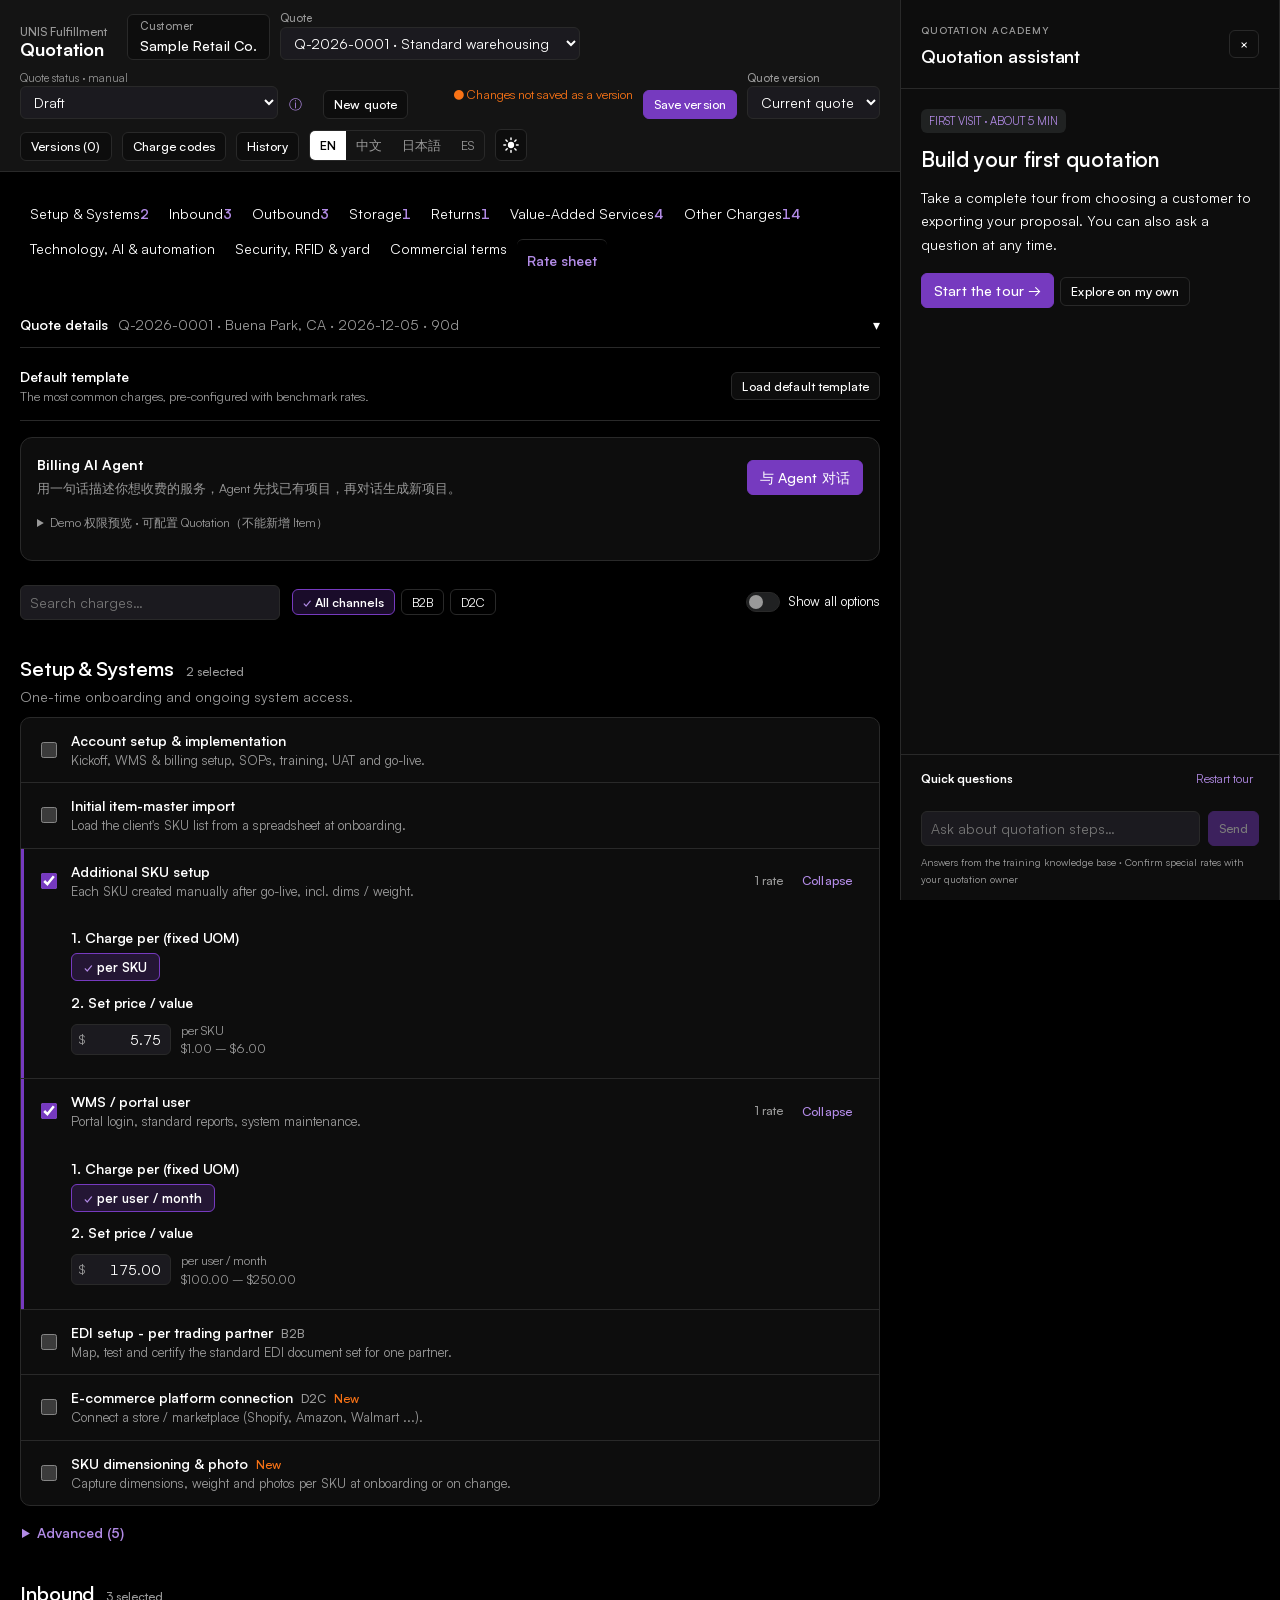
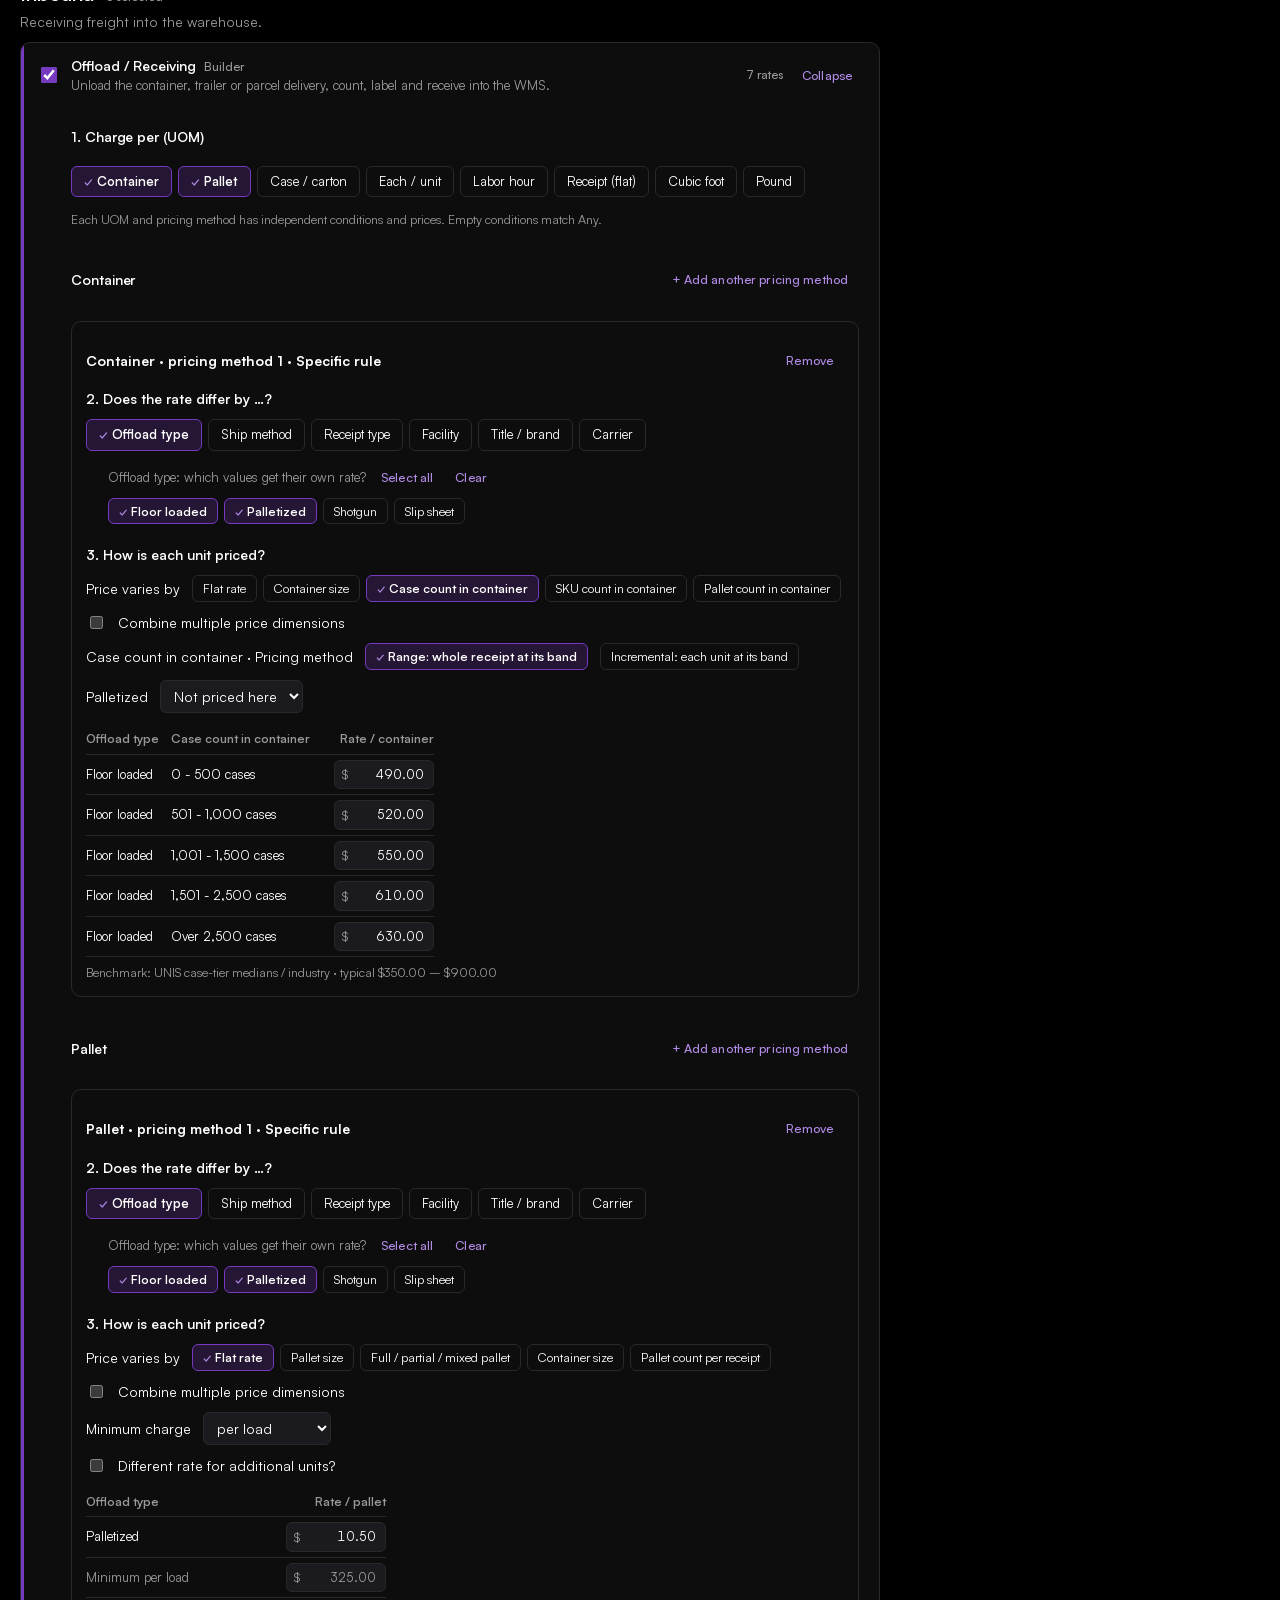
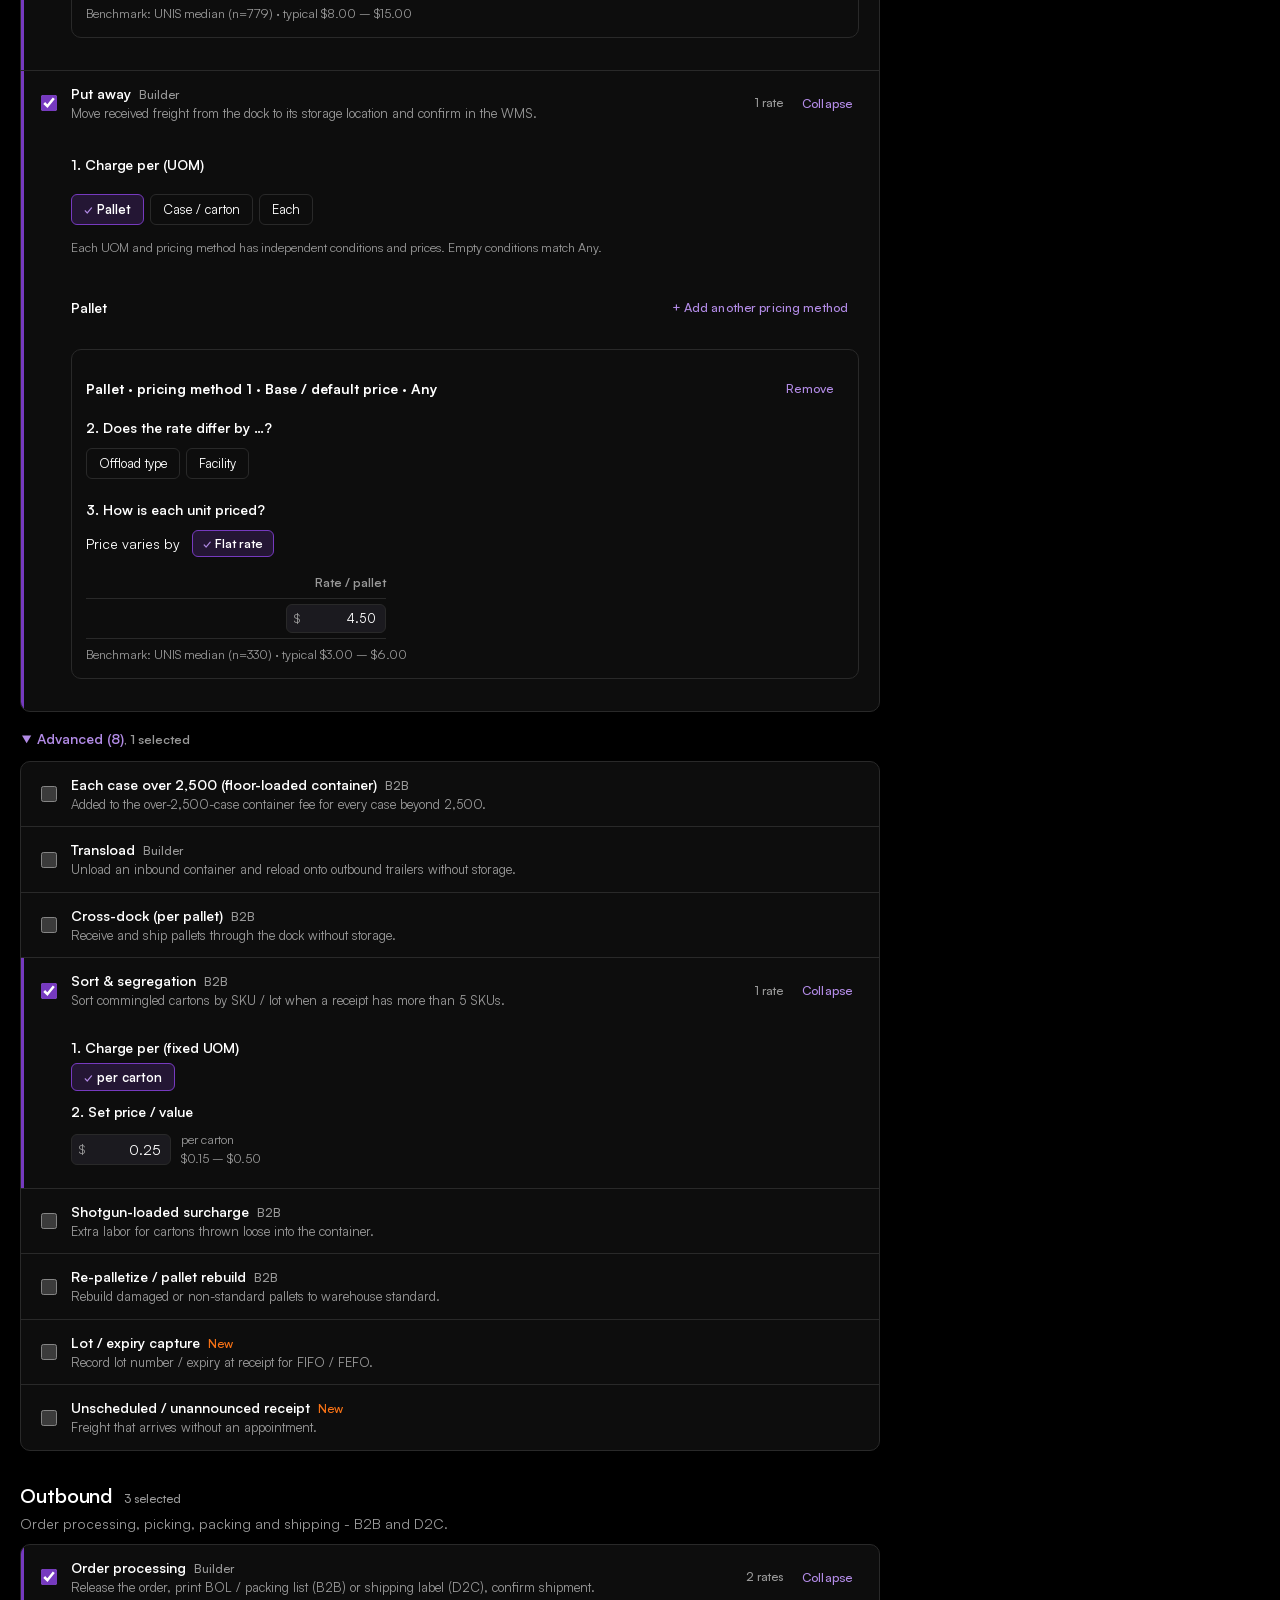
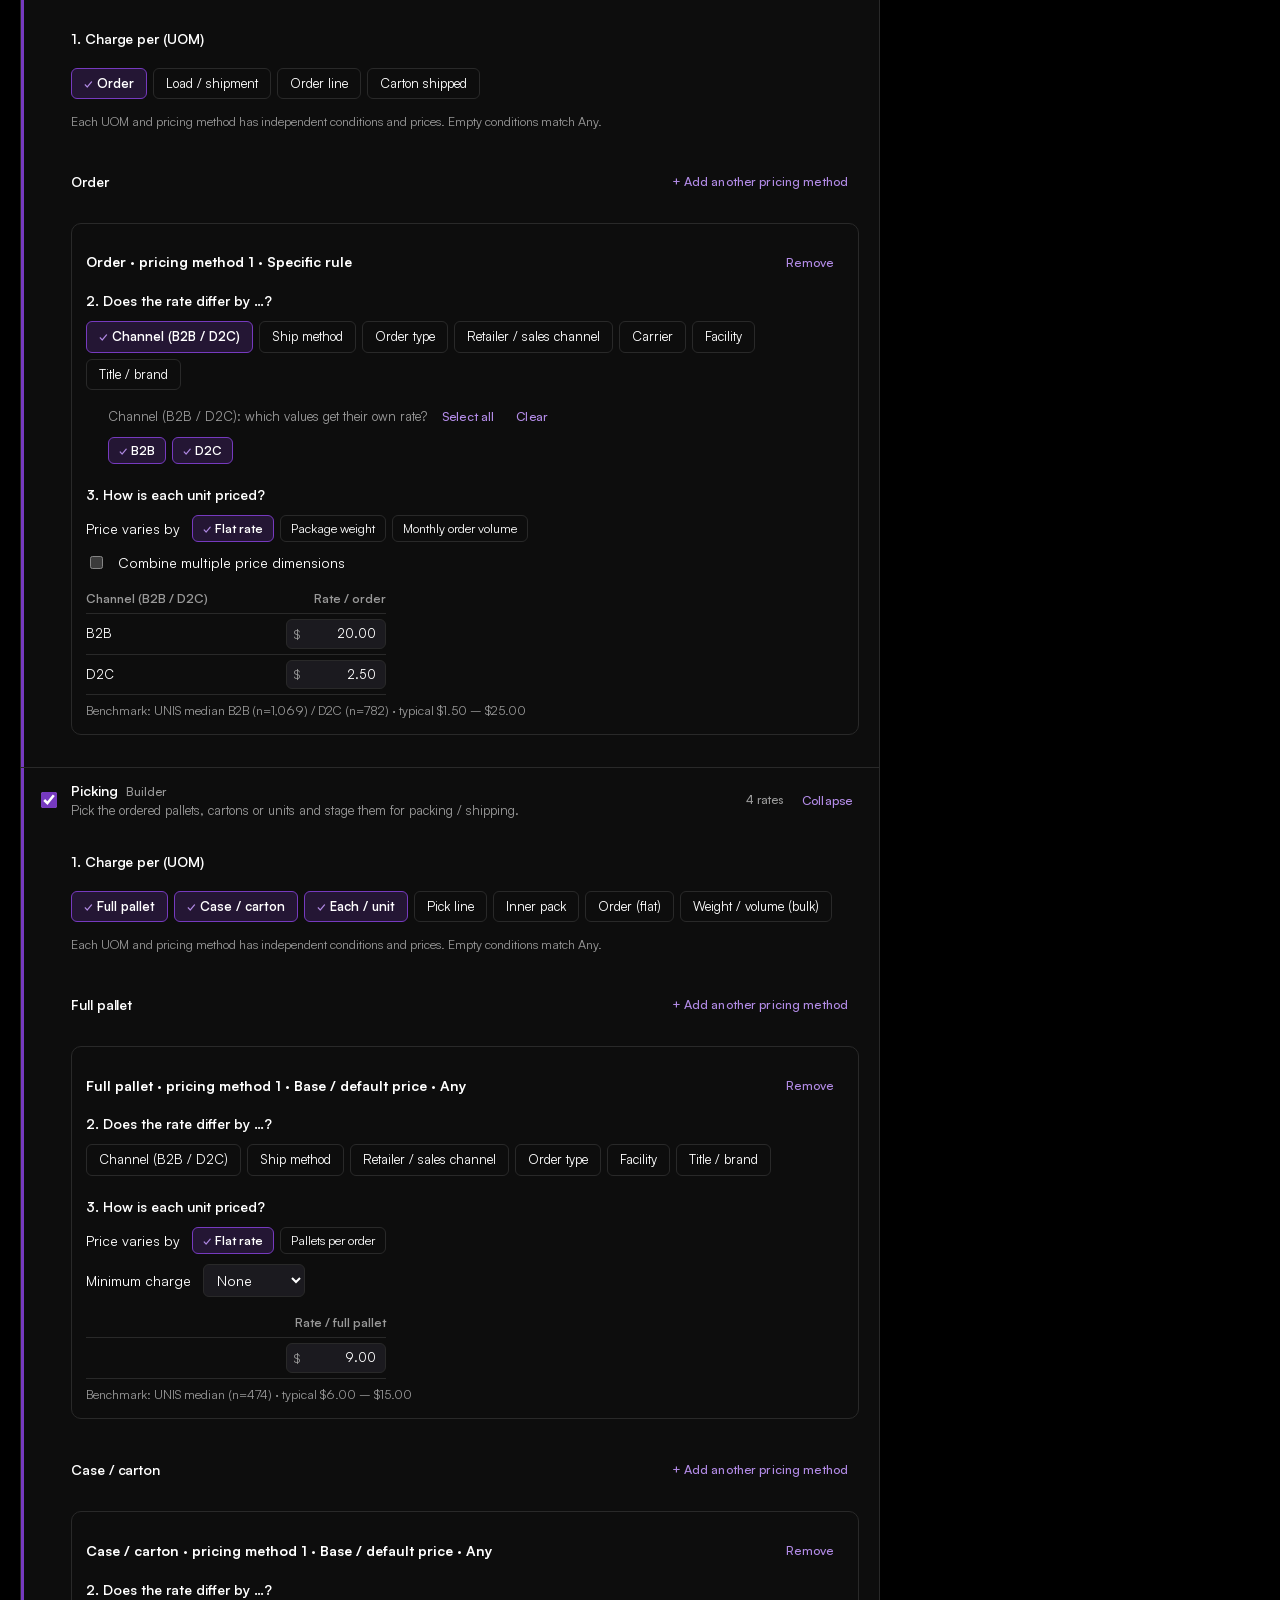
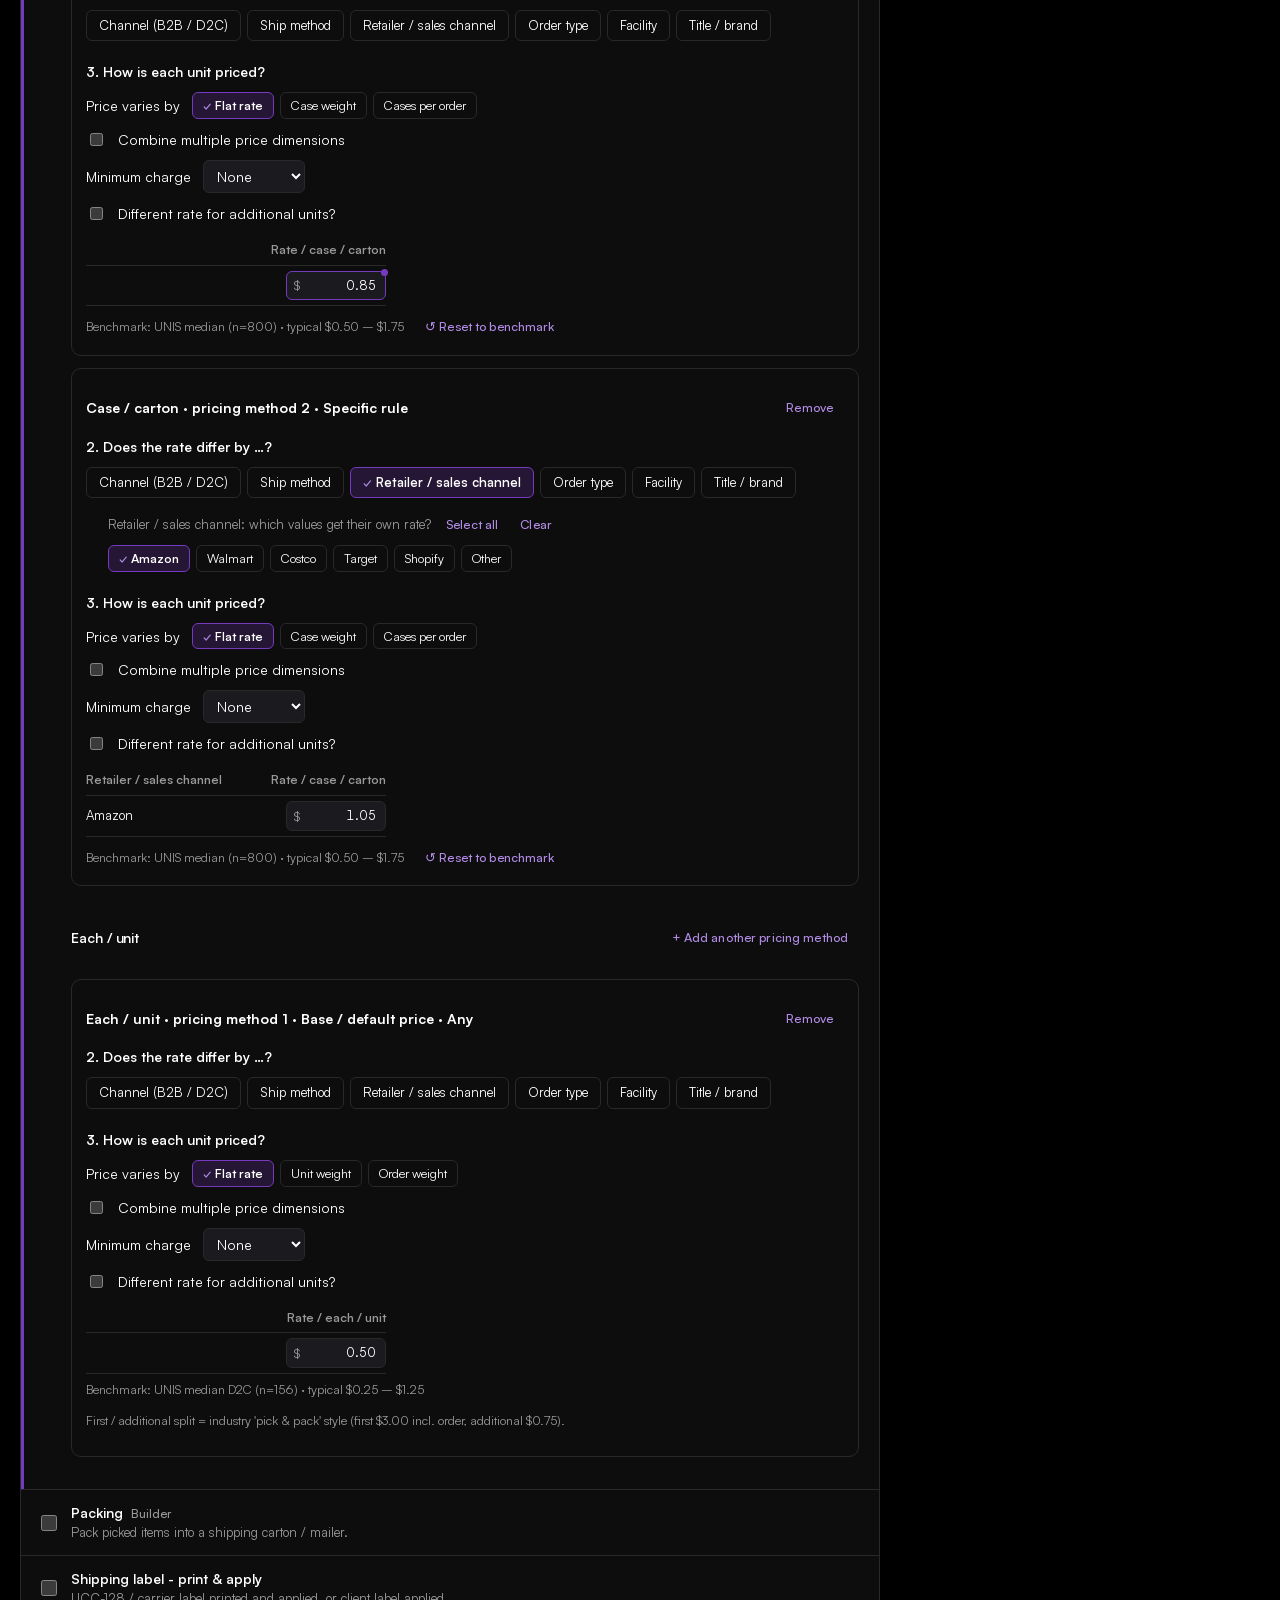
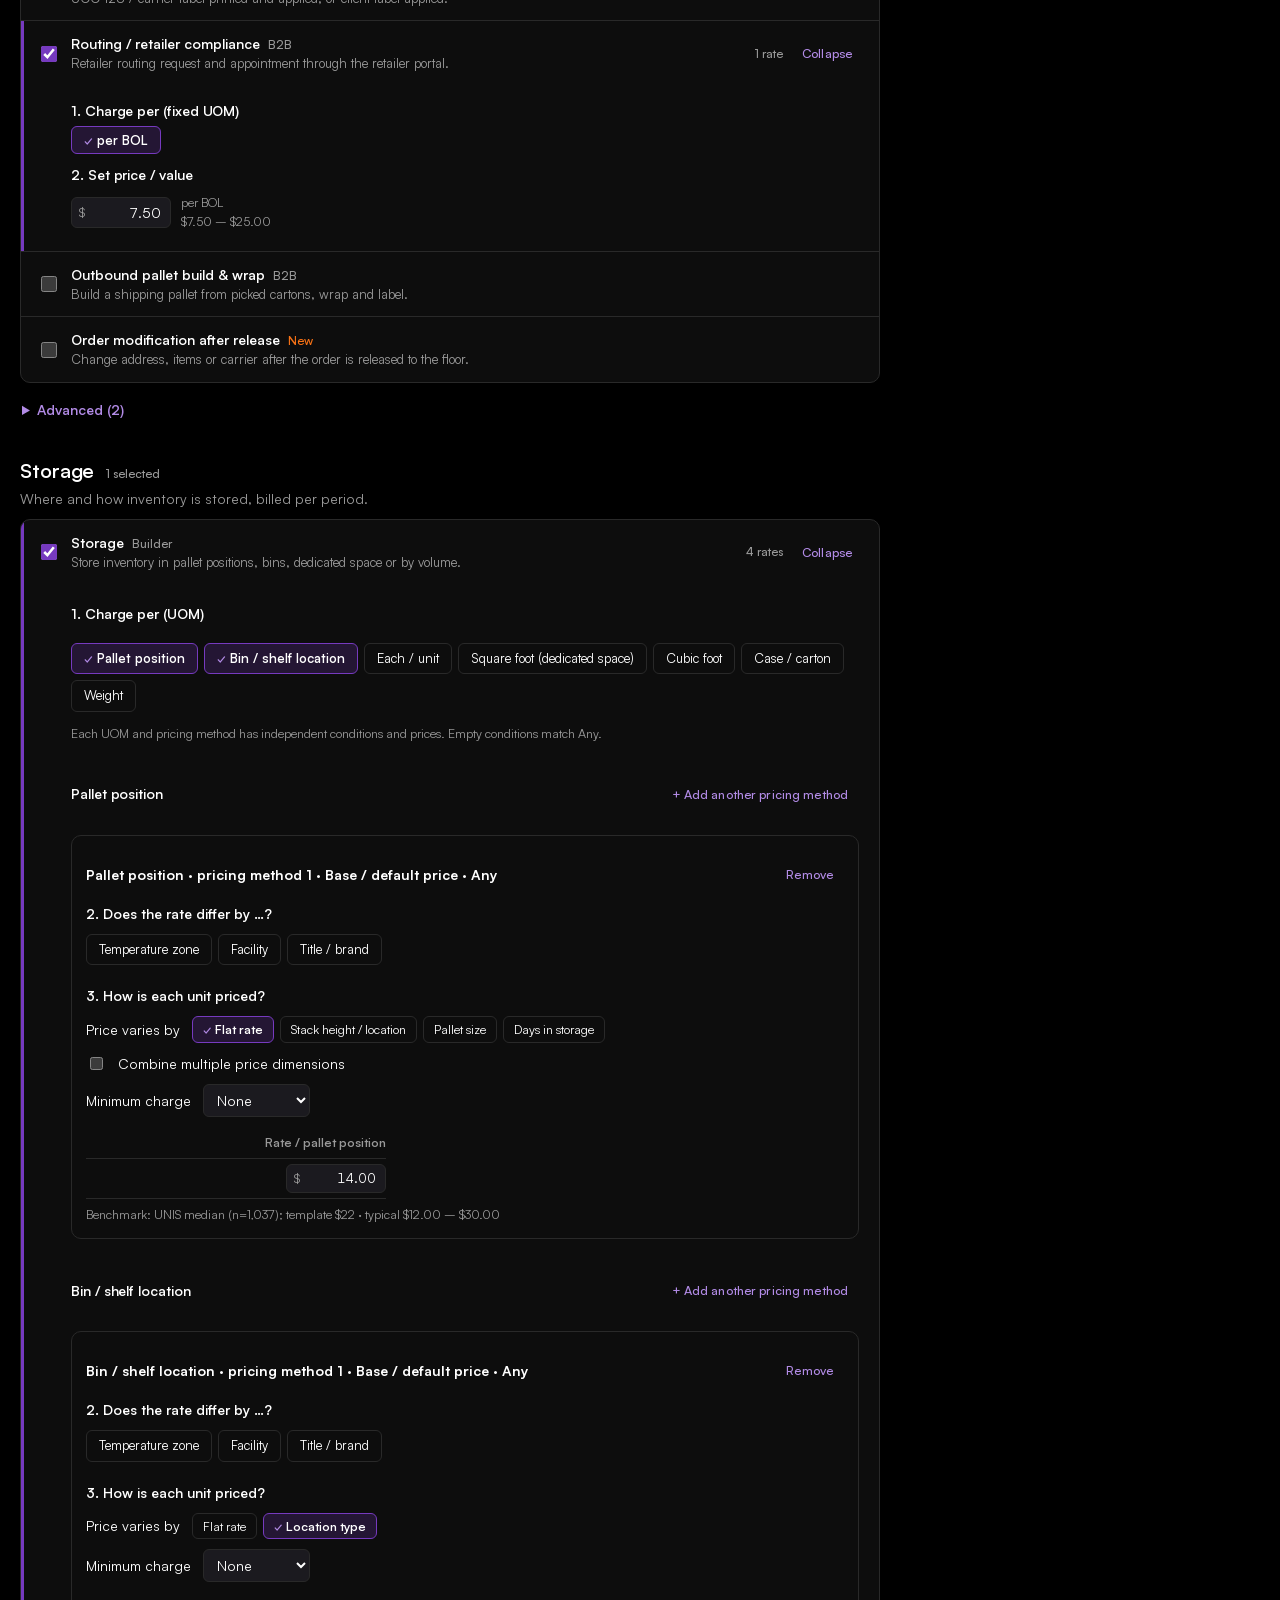
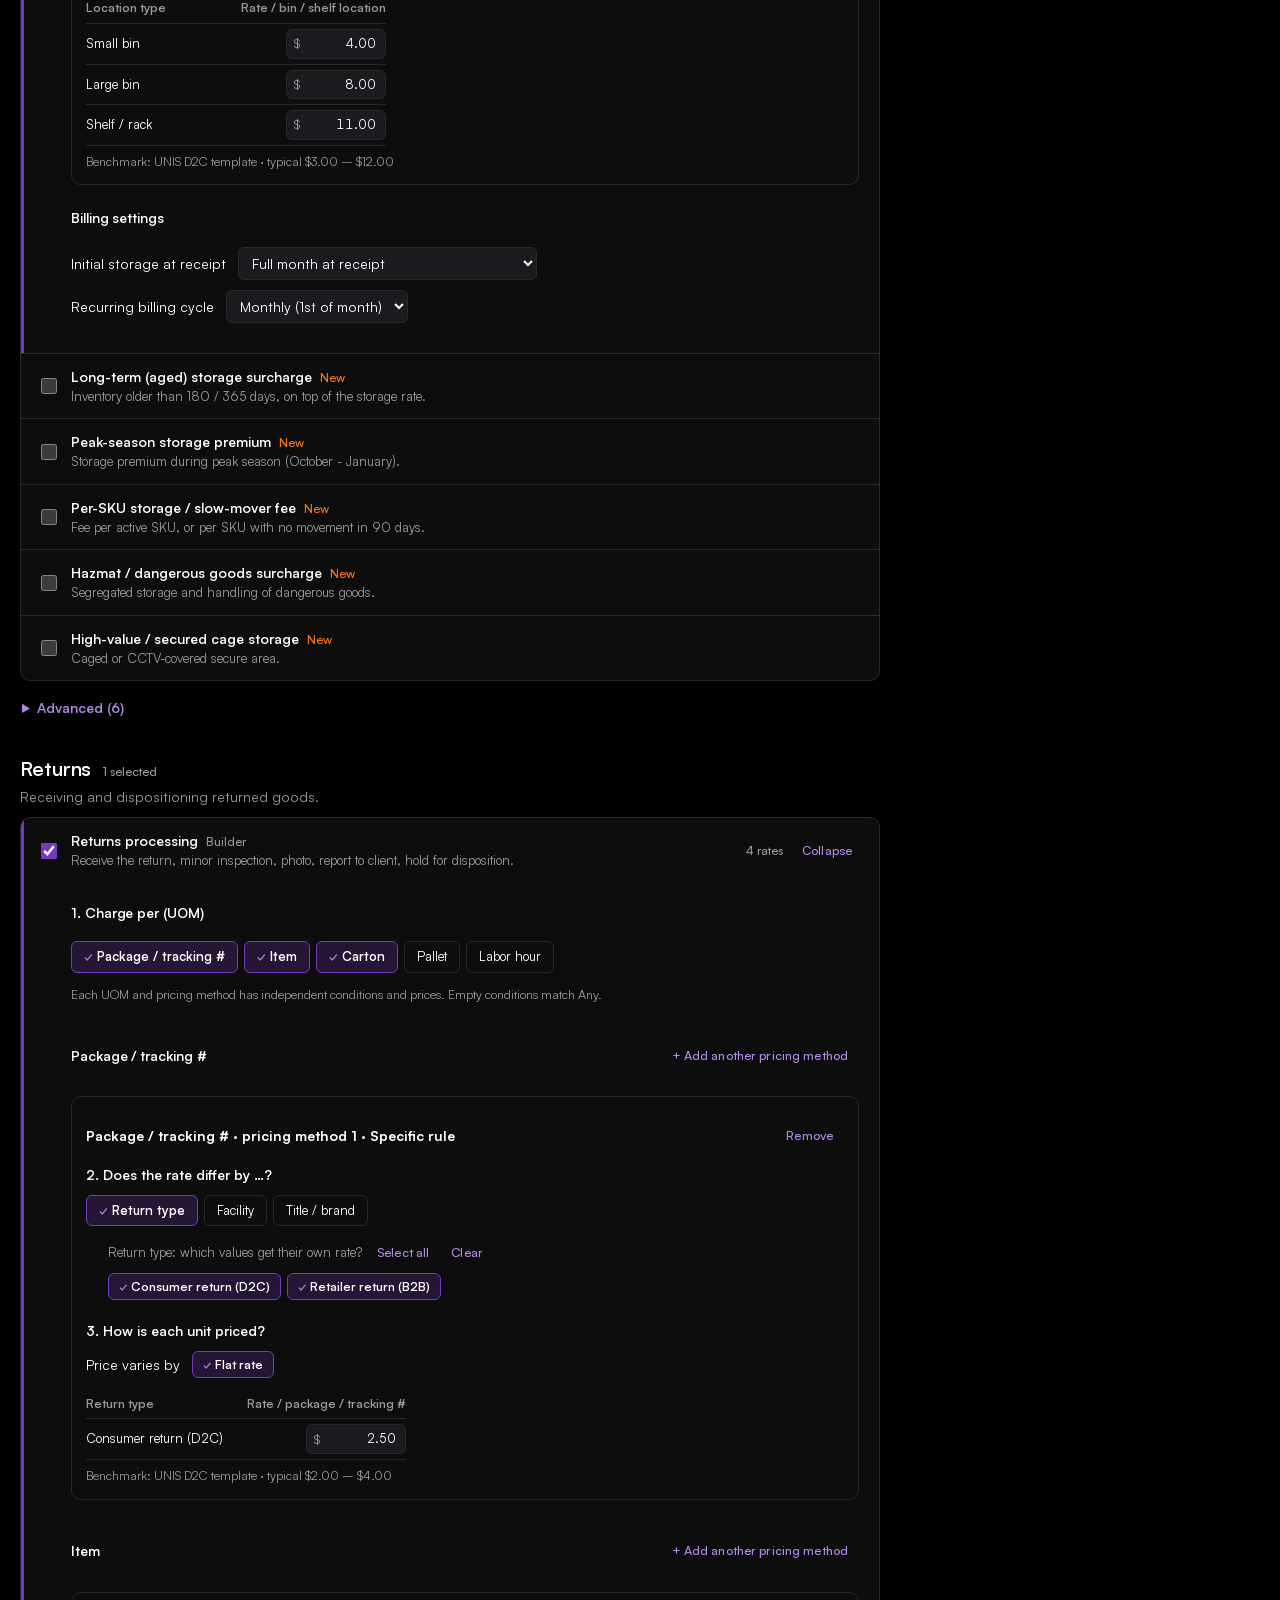
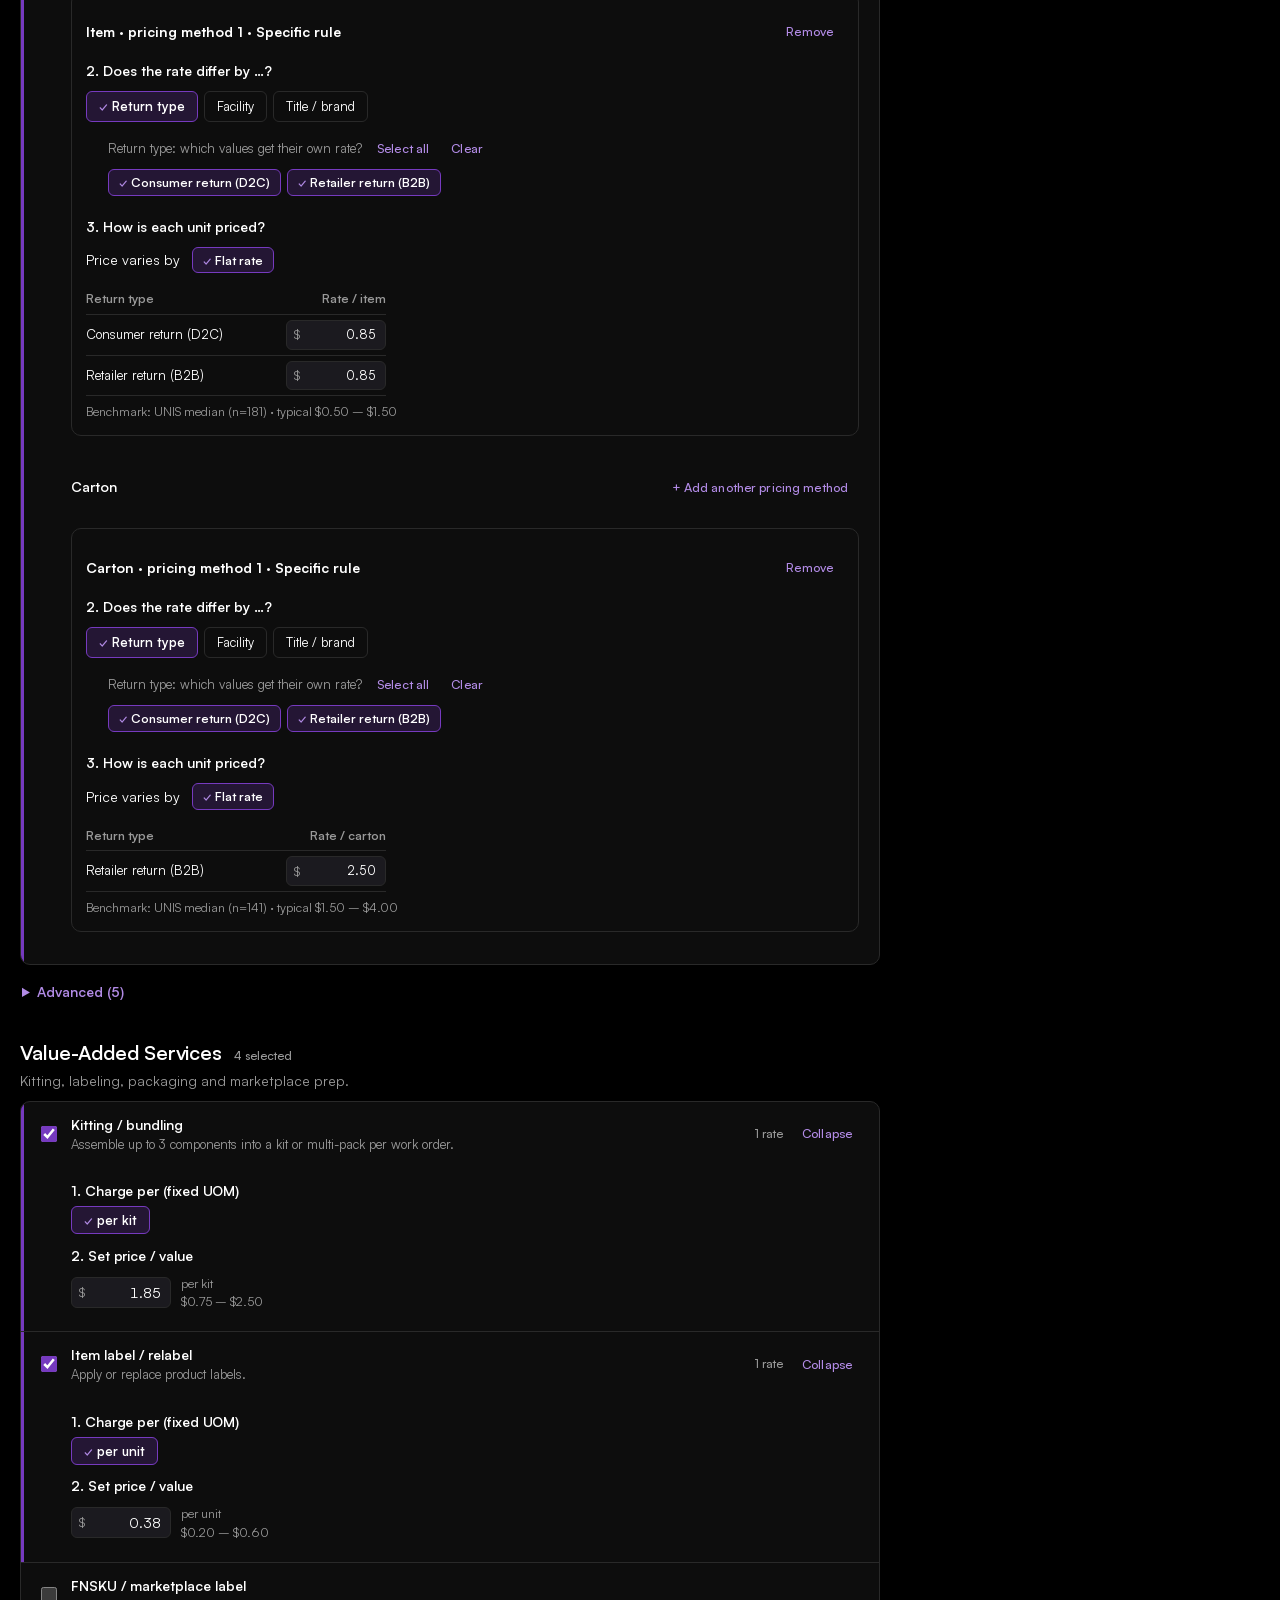
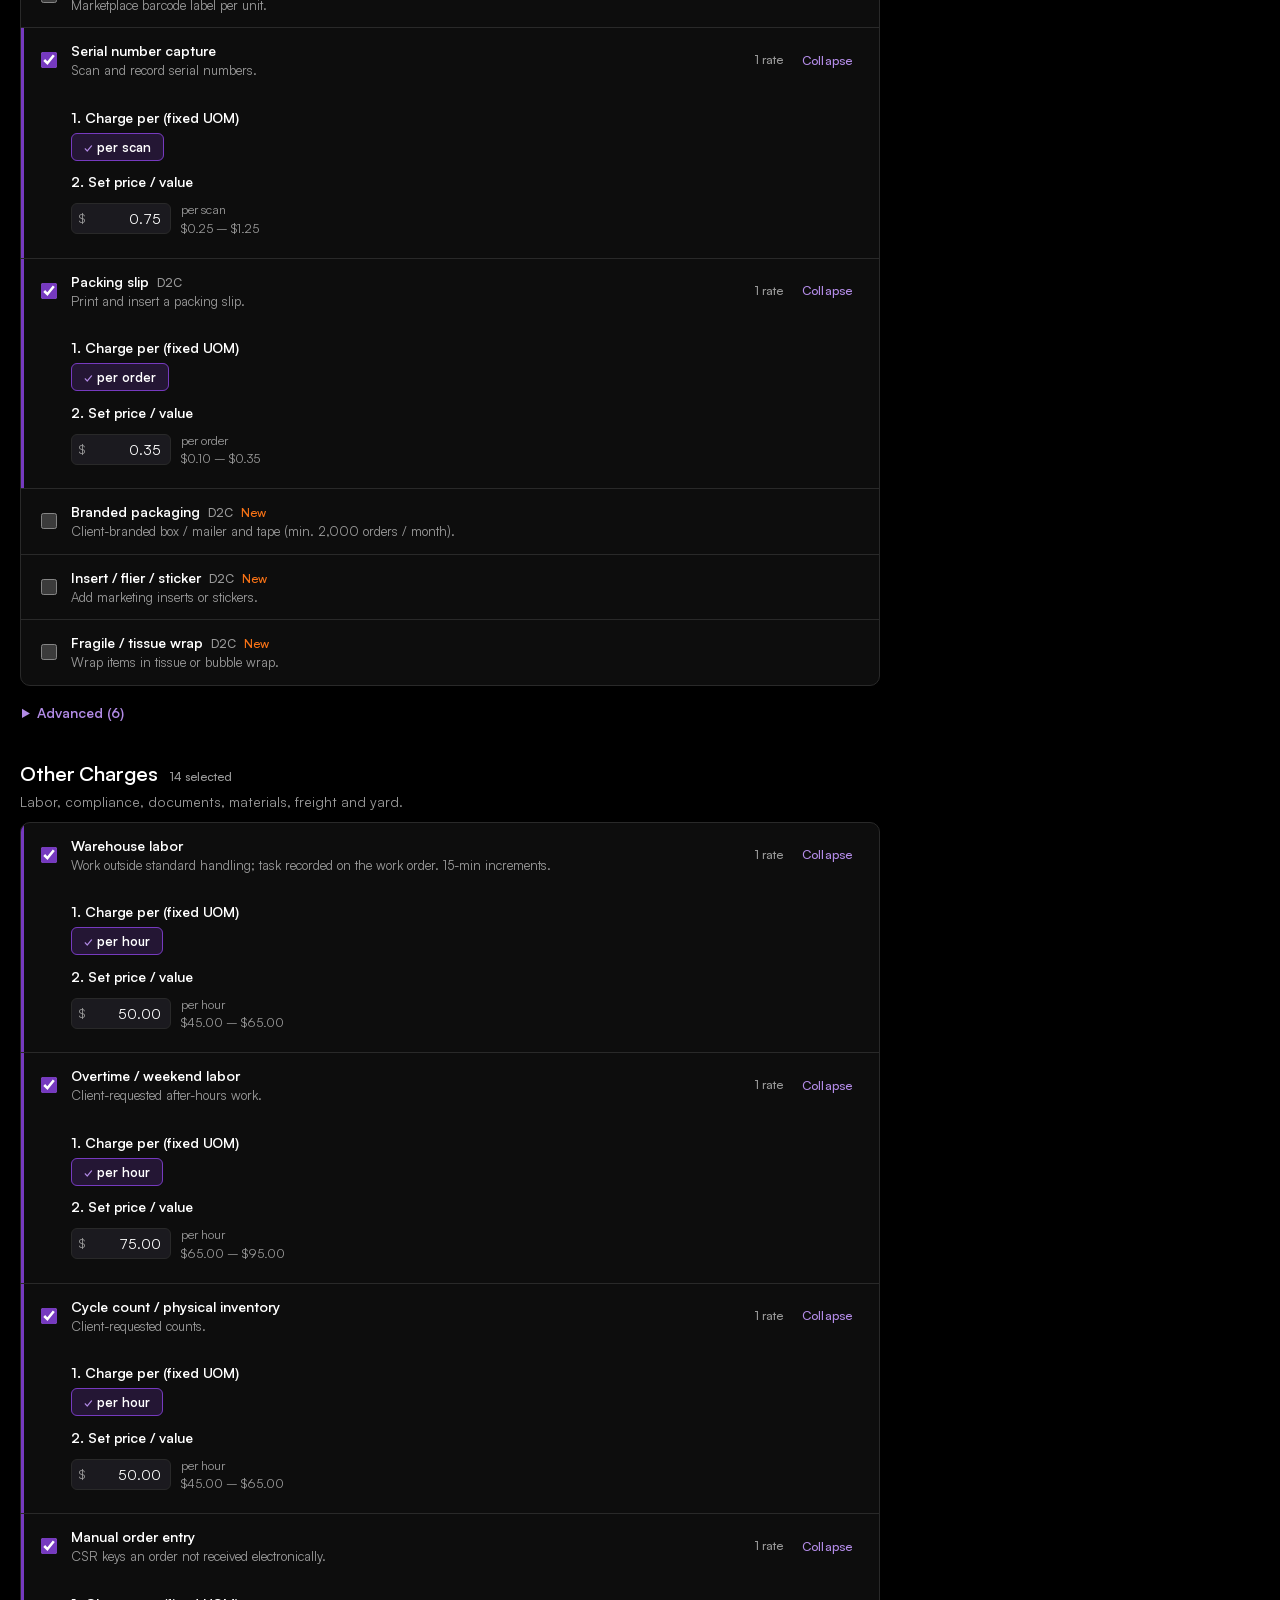
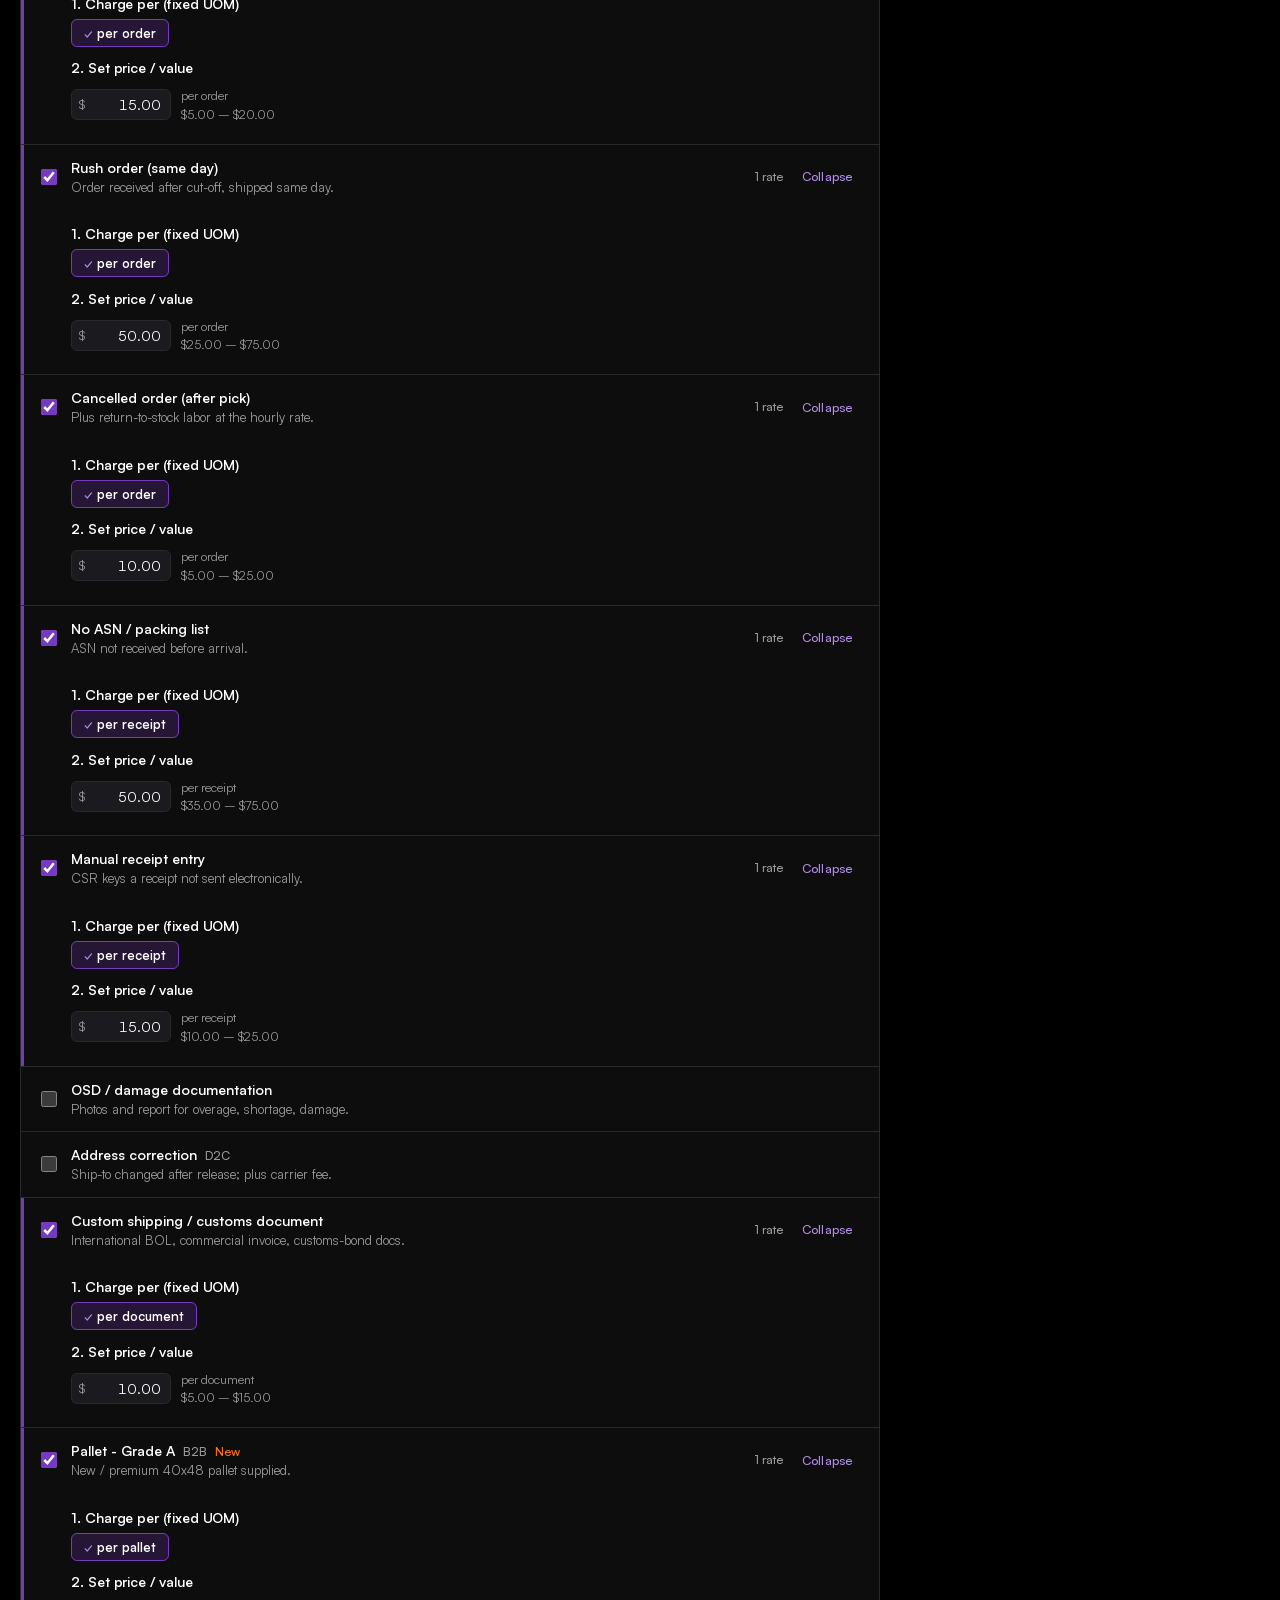
==== commit 26a6e794: "Replace billing forms with conversational agent demos and three-role quotation lifecycle" ====
--- a/docs/index.html
+++ b/docs/index.html
@@ -4,8 +4,8 @@
     <meta charset="UTF-8" />
     <meta name="viewport" content="width=device-width, initial-scale=1.0" />
     <title>Picking · UOM-first Demo</title>
-    <script type="module" crossorigin src="./assets/index-C5yoXXTz.js"></script>
-    <link rel="stylesheet" crossorigin href="./assets/index-CswHUrzT.css">
+    <script type="module" crossorigin src="./assets/index-euFO6wRc.js"></script>
+    <link rel="stylesheet" crossorigin href="./assets/index-DZGAFM1r.css">
   </head>
   <body>
     <div id="app"></div>
--- a/docs/assets/index-DZGAFM1r.css
+++ b/docs/assets/index-DZGAFM1r.css
@@ -0,0 +1 @@
+.agent[data-v-823c9106]{border:1px solid var(--border);border-radius:12px;background:var(--card);padding:16px;margin:16px 0}.bar[data-v-823c9106]{display:flex;justify-content:space-between;gap:16px;align-items:center;flex-wrap:wrap}.bar p[data-v-823c9106]{margin:4px 0}.role[data-v-823c9106]{margin:12px 0;font-size:12px;color:var(--muted-fg)}summary[data-v-823c9106]{cursor:pointer}.demo[data-v-823c9106]{font-size:12px;color:var(--muted-fg)}.examples[data-v-823c9106]{display:flex;gap:8px;flex-wrap:wrap}.conversation[data-v-823c9106]{max-height:520px;overflow:auto;margin:16px 0;padding:12px;border:1px solid var(--border);border-radius:10px;background:var(--bg)}.message[data-v-823c9106]{padding:12px 16px;background:var(--card);border:1px solid var(--border);border-radius:10px;margin:12px 8% 12px 0}.message.user[data-v-823c9106]{margin-left:14%;margin-right:0;background:var(--accent)}.message span[data-v-823c9106]{font-size:11px;color:var(--muted-fg)}.message p[data-v-823c9106]{white-space:pre-wrap;margin:6px 0;line-height:1.7}.recommendations article[data-v-823c9106]{padding:12px;border:1px solid var(--border);border-radius:8px;margin:10px 0}.review[data-v-823c9106]{display:grid;gap:14px;margin:16px 0}pre[data-v-823c9106]{white-space:pre-wrap;overflow-wrap:anywhere;font-size:11px}form[data-v-823c9106]{display:flex;gap:8px}form input[data-v-823c9106]{flex:1;min-width:0}.lifecycle[data-v-823c9106]{border-top:1px solid var(--border);padding-top:14px;margin-top:14px}.lifecycle article[data-v-823c9106]{display:flex;gap:12px;align-items:center;justify-content:space-between;flex-wrap:wrap;padding:10px 0}.lifecycle details[data-v-823c9106]{margin:14px 0}.scrim[data-v-ab655b36]{position:fixed;inset:0;background:#0000008c;z-index:50;display:flex;justify-content:flex-end}.drawer[data-v-ab655b36]{width:min(460px,100vw);height:100%;background:var(--card);border-left:1px solid var(--border);display:flex;flex-direction:column}.drawer.wide[data-v-ab655b36]{width:min(760px,100vw)}header[data-v-ab655b36]{display:flex;align-items:center;justify-content:space-between;padding:14px 18px;border-bottom:1px solid var(--border)}header h3[data-v-ab655b36]{margin:0;font-size:16px}.content[data-v-ab655b36]{overflow:auto;padding:14px 18px 24px;flex:1}.creation label[data-v-a8d10c11]{display:flex;flex-direction:column;gap:8px;margin:16px 0}.creation select[data-v-a8d10c11]{width:100%;max-width:100%}.modes[data-v-a8d10c11]{margin:20px 0}.actions[data-v-a8d10c11]{display:flex;justify-content:flex-end;gap:10px;margin-top:24px}.clone[data-v-a8d10c11]{border:1px solid var(--border);border-radius:10px;padding:0 16px 12px}.workflow[data-v-e363e9ca]{display:flex;align-items:flex-end}.field[data-v-e363e9ca]{display:flex;flex-direction:column}.lbl[data-v-e363e9ca]{font-size:11px;color:var(--muted-fg)}.workflow-modal[data-v-e363e9ca]{position:fixed;inset:0;z-index:70;background:#0008;display:grid;place-items:center;padding:20px}.workflow-dialog[data-v-e363e9ca]{background:var(--card);border:1px solid var(--border);border-radius:14px;width:min(640px,95vw);max-height:85dvh;overflow:auto;padding:24px}.workflow-dialog p[data-v-e363e9ca]{line-height:1.7}.workflow-dialog h3[data-v-e363e9ca]{margin-top:0}.actions[data-v-e363e9ca]{display:flex;justify-content:flex-end;gap:10px}.workflow-dialog li[data-v-e363e9ca]{margin-bottom:14px}.workflow-dialog li p[data-v-e363e9ca]{margin:4px 0}.training[data-v-6bde3720]{position:fixed;bottom:22px;right:24px;z-index:55;color:var(--fg);font-size:14px}.training.left[data-v-6bde3720]{left:24px;right:auto}.launcher[data-v-6bde3720]{display:flex;gap:10px;align-items:center;margin:12px 0 0 auto;border:1px solid var(--border);background:var(--primary);color:#fff;border-radius:28px;padding:13px 20px;font:inherit;font-weight:600;cursor:pointer;box-shadow:0 6px 24px #0002}.launcher span[data-v-6bde3720]{font-size:22px}.panel[data-v-6bde3720]{width:390px;max-width:calc(100vw - 32px);background:var(--card);border:1px solid var(--border);border-radius:18px;box-shadow:0 16px 64px #0003;overflow:hidden;display:flex;flex-direction:column;max-height:calc(100dvh - 110px)}header[data-v-6bde3720]{display:flex;justify-content:space-between;align-items:center;padding:18px 20px;border-bottom:1px solid var(--border)}h2[data-v-6bde3720]{margin:4px 0 0;font-size:18px}.eyebrow[data-v-6bde3720]{font-size:10px;letter-spacing:1px;color:var(--muted-fg);font-weight:600}.body[data-v-6bde3720]{padding:20px;overflow:auto;min-height:100px;flex:1}h3[data-v-6bde3720]{font-size:21px;margin:14px 0 10px}p[data-v-6bde3720]{line-height:1.7;margin:6px 0 16px}.badge[data-v-6bde3720]{background:var(--accent);color:var(--primary-text);padding:5px 8px;border-radius:6px;font-size:11px}.body>.btn[data-v-6bde3720]{margin:0 6px 6px 0}.progress[data-v-6bde3720]{display:flex;gap:5px;margin-bottom:16px}.progress span[data-v-6bde3720]{height:4px;background:var(--border);border-radius:4px;flex:1}.progress .done[data-v-6bde3720]{background:var(--primary)}.tour-actions[data-v-6bde3720]{display:flex;justify-content:space-between;margin-top:20px}.questions[data-v-6bde3720]{padding:14px 20px;border-top:1px solid var(--border)}.question-heading[data-v-6bde3720]{display:flex;justify-content:space-between;align-items:center;margin-bottom:8px;font-size:12px}.text-button[data-v-6bde3720]{border:0;background:none;color:var(--primary-text);cursor:pointer;font:inherit}.question-list[data-v-6bde3720]{display:flex;flex-direction:column;gap:5px;max-height:150px;overflow:auto}.question-list button[data-v-6bde3720]{display:flex;justify-content:space-between;gap:10px;text-align:left;background:var(--bg);border:1px solid var(--border);border-radius:7px;padding:8px 10px;font:inherit;font-size:12px;color:var(--fg);cursor:pointer}.question-list button[data-v-6bde3720]:hover{background:var(--accent)}form[data-v-6bde3720]{display:flex;gap:8px;padding:0 20px}form input[data-v-6bde3720]{min-width:0;flex:1}.disclosure[data-v-6bde3720]{font-size:10px;color:var(--muted-fg);padding:8px 20px 12px;margin:0}.message[data-v-6bde3720]{padding:10px 12px;background:var(--bg);border-radius:10px;margin-top:12px;white-space:pre-wrap}.message p[data-v-6bde3720]{margin:4px 0}.message.user[data-v-6bde3720]{margin-left:30px;background:var(--accent)}.intro[data-v-6bde3720]{color:var(--muted-fg)}@media(max-width:600px){.training[data-v-6bde3720]{bottom:12px;right:12px}.panel[data-v-6bde3720]{width:calc(100vw - 24px);max-height:calc(100dvh - 90px)}.body[data-v-6bde3720]{padding:16px}.questions[data-v-6bde3720]{padding:10px 16px}.question-list[data-v-6bde3720]{max-height:110px}}.training-highlight{outline:3px solid var(--primary)!important;outline-offset:5px;box-shadow:0 0 0 8px var(--accent);scroll-margin-top:160px;transition:outline .2s}@media print{.training{display:none!important}.training-highlight{outline:none!important;box-shadow:none!important}}html:has(body.training-open){scroll-padding-right:380px}body.training-open{padding-right:380px;box-sizing:border-box}body.training-open .scrim,body.training-open .modal,body.training-open .workflow-modal{right:380px}@media(max-width:1400px)and (min-width:1101px){body.training-open .layout{grid-template-columns:minmax(0,1fr)}body.training-open .side{position:static;flex-direction:row;flex-wrap:wrap}}@media(max-width:1100px){html:has(body.training-open){scroll-padding-right:0;scroll-padding-bottom:46dvh}body.training-open{padding-right:0;padding-bottom:0;height:100dvh;overflow:hidden}body.training-open #app{height:54dvh;overflow:auto;overscroll-behavior:contain}body.training-open .scrim,body.training-open .modal,body.training-open .workflow-modal{right:0;bottom:46dvh}body.training-open .drawer{height:100%}}@media print{body.training-open{padding:0}}.training.expanded[data-v-6bde3720]{inset:0 0 0 auto;width:380px;z-index:55}.expanded .panel[data-v-6bde3720]{width:100%;height:100dvh;max-height:100dvh;max-width:100%;border-radius:0;border-top:0;border-bottom:0;box-shadow:none}.questions summary[data-v-6bde3720]{cursor:pointer}.questions .question-list[data-v-6bde3720]{margin-top:8px;max-height:180px}.body[data-v-6bde3720]{min-height:0}.progress[data-v-6bde3720]{flex-shrink:0}@media(max-width:1100px){.training.expanded[data-v-6bde3720]{top:auto;bottom:0;width:100%;height:46dvh}.expanded .panel[data-v-6bde3720]{height:46dvh;max-height:46dvh}.expanded header[data-v-6bde3720]{padding:10px 16px}.expanded h2[data-v-6bde3720]{font-size:15px}.expanded .body[data-v-6bde3720]{padding:12px 16px}.expanded h3[data-v-6bde3720]{font-size:17px;margin:6px 0}.expanded p[data-v-6bde3720]{margin-bottom:8px}.questions[data-v-6bde3720]{padding:8px 16px}.expanded .disclosure[data-v-6bde3720]{padding-bottom:6px}.question-list[data-v-6bde3720]{max-height:90px}}.pi[data-v-43a03100]{position:relative;display:inline-flex;align-items:center;border:1px solid var(--border);border-radius:var(--radius-sm);background:var(--input);padding:0 7px}.pi[data-v-43a03100]:focus-within{outline:2px solid var(--ring);outline-offset:1px}.pi input[data-v-43a03100]{width:78px;font-variant-numeric:tabular-nums;border:0;background:transparent;text-align:right;padding:4px 2px;outline:none}.pi .pre[data-v-43a03100],.pi .post[data-v-43a03100]{color:var(--muted-fg);font-size:12.5px}.pi.edited[data-v-43a03100]{border-color:var(--primary)}.pi.low[data-v-43a03100],.pi.high[data-v-43a03100]{border-color:var(--orange);background:var(--orange-soft)}.dot[data-v-43a03100]{position:absolute;top:-3px;right:-3px;width:7px;height:7px;border-radius:50%;background:var(--primary)}.pi.low .dot[data-v-43a03100],.pi.high .dot[data-v-43a03100]{background:var(--orange)}.rt[data-v-1059153d]{margin-top:10px;overflow-x:auto}table[data-v-1059153d]{border-collapse:collapse;font-size:13px;min-width:300px}th[data-v-1059153d]{text-align:left;font-weight:600;padding:6px 12px 6px 0;border-bottom:1px solid var(--border);font-size:12.5px;color:var(--muted-fg);white-space:nowrap}td[data-v-1059153d]{padding:5px 12px 5px 0;border-bottom:1px solid var(--border)}th.num[data-v-1059153d],td.num[data-v-1059153d]{text-align:right;padding-right:0;padding-left:12px}tr.min td[data-v-1059153d]{color:var(--muted-fg)}.foot[data-v-1059153d]{display:flex;gap:10px;align-items:center;flex-wrap:wrap;margin-top:6px}.uom-builder[data-v-8ad817fd]{padding:0 20px 20px 50px}.uom[data-v-8ad817fd]{margin-top:22px}.uhead[data-v-8ad817fd],.row[data-v-8ad817fd]{display:flex;gap:12px;align-items:center;flex-wrap:wrap;margin:10px 0}.uhead[data-v-8ad817fd]{justify-content:space-between}.rule[data-v-8ad817fd]{border:1px solid var(--border);border-radius:10px;padding:14px;margin:12px 0}.condition-questions[data-v-8ad817fd]{margin:14px 0 20px}.question[data-v-8ad817fd]{font-weight:600;margin-bottom:10px}.values[data-v-8ad817fd]{margin:12px 0 12px 22px}.value-label[data-v-8ad817fd]{color:var(--muted-fg);font-size:13px;margin-bottom:6px}@media(max-width:700px){.uom-builder[data-v-8ad817fd]{padding-left:16px}}.simple-config[data-v-b48d5607]{padding:0 20px 20px 50px}.simple-config h4[data-v-b48d5607]{margin:14px 0 8px}.card[data-v-b48d5607]{border-bottom:1px solid var(--border);position:relative}.card[data-v-b48d5607]:last-child{border-bottom:0}.card.on[data-v-b48d5607]:before{content:"";position:absolute;left:0;top:0;bottom:0;width:3px;background:var(--primary)}.head[data-v-b48d5607]{display:grid;grid-template-columns:22px minmax(0,1fr) auto;gap:12px;align-items:center;padding:12px 16px}.head input[type=checkbox][data-v-b48d5607]{width:16px;height:16px;accent-color:var(--primary)}.title[data-v-b48d5607]{min-width:0}.title.clickable[data-v-b48d5607]{cursor:pointer}.name[data-v-b48d5607]{font-weight:600}.desc[data-v-b48d5607]{color:var(--muted-fg);font-size:13px}.price[data-v-b48d5607]{display:flex;align-items:center;gap:10px}.unit[data-v-b48d5607]{font-size:12.5px;color:var(--muted-fg);min-width:116px}.sum[data-v-b48d5607]{display:flex;align-items:center;gap:8px}@media(max-width:700px){.head[data-v-b48d5607]{grid-template-columns:22px minmax(0,1fr)}.price[data-v-b48d5607],.sum[data-v-b48d5607]{grid-column:2}}.sum[data-v-eae45ee8]{display:flex;gap:4px;align-items:baseline;flex-wrap:wrap;margin:0 0 12px}.setup[data-v-eae45ee8]{border-left:2px solid var(--orange);padding:2px 0 2px 14px;margin-bottom:14px}.setup h4[data-v-eae45ee8]{margin:0 0 2px}.setup ul[data-v-eae45ee8]{margin:8px 0 0;padding:0;list-style:none;display:grid;gap:6px}.setup li[data-v-eae45ee8]{font-size:13px}.kind[data-v-eae45ee8]{display:inline-block;min-width:128px;font-size:12px;font-weight:600}.kind.mapped[data-v-eae45ee8]{color:var(--ok)}.kind.new-condition[data-v-eae45ee8]{color:var(--orange)}.kind.new-item[data-v-eae45ee8]{color:var(--destructive)}.ok-text[data-v-eae45ee8]{color:var(--ok)}.tw[data-v-eae45ee8]{overflow-x:auto;margin-top:10px}table[data-v-eae45ee8]{width:100%;border-collapse:collapse;font-size:12.5px}th[data-v-eae45ee8]{text-align:left;color:var(--muted-fg);font-weight:500;border-bottom:1px solid var(--border);padding:6px 8px 6px 0;white-space:nowrap}td[data-v-eae45ee8]{border-bottom:1px solid var(--border);padding:6px 8px 6px 0;vertical-align:top}.r[data-v-eae45ee8]{text-align:right}.num[data-v-eae45ee8]{font-variant-numeric:tabular-nums;white-space:nowrap}code[data-v-eae45ee8]{font-size:12px}.conds .miss[data-v-eae45ee8]{color:var(--orange)}.conds .miss[data-v-eae45ee8]:before{content:"+ ";font-weight:700}.sr[data-v-eae45ee8]{position:absolute;width:1px;height:1px;overflow:hidden;clip:rect(0 0 0 0)}.top[data-v-6c55fdca]{display:flex;gap:8px;margin-bottom:12px}.top .input[data-v-6c55fdca]{flex:1}.cust[data-v-6c55fdca]{border:1px solid var(--border);border-radius:8px;margin-bottom:8px}.cust.current[data-v-6c55fdca]{border-color:var(--primary)}.row[data-v-6c55fdca]{display:flex;justify-content:space-between;align-items:center;gap:10px;padding:9px 12px;cursor:pointer}.name[data-v-6c55fdca]{font-weight:600}.quotes[data-v-6c55fdca]{border-top:1px solid var(--border);padding:8px 12px 10px;background:var(--accent)}.q[data-v-6c55fdca]{display:flex;justify-content:space-between;gap:8px;padding:6px 8px;border-radius:6px;cursor:pointer;flex-wrap:wrap}.q[data-v-6c55fdca]:hover{background:var(--accent)}.actions[data-v-6c55fdca]{display:flex;gap:8px;margin-top:10px}.form[data-v-6c55fdca]{display:grid;grid-template-columns:1fr 1fr;gap:10px}.form label[data-v-6c55fdca]{display:flex;flex-direction:column;gap:3px;font-size:12.5px;color:var(--muted-fg)}.form label.wide[data-v-6c55fdca]{grid-column:span 2}.recent[data-v-93ffff38]{display:flex;flex-wrap:wrap;gap:6px;margin-bottom:16px}.filt[data-v-93ffff38]{margin-bottom:10px}.ev[data-v-93ffff38]{list-style:none;padding:0;margin:0}.ev li[data-v-93ffff38]{display:flex;gap:10px;align-items:baseline;padding:6px 0;border-bottom:1px solid var(--border);font-size:13px;flex-wrap:wrap}.t[data-v-93ffff38]{color:var(--muted-fg);font-size:12px;min-width:150px}.toolbar[data-v-4b579db5]{display:flex;align-items:center;gap:8px;flex-wrap:wrap;margin:36px 0 12px}.toolbar h2[data-v-4b579db5]{margin:0;font-size:20px}.toolbar .sp[data-v-4b579db5]{flex:1}.toolbar label[data-v-4b579db5]{display:flex;gap:6px;align-items:center;font-size:13px}.proposal-doc[data-v-4b579db5]{--ink: #181818;--soft-ink: #666666;--rule: #e0e0e0;--rule-strong: #181818;background:#fff;color:var(--ink);border-radius:var(--radius);padding:36px 40px;max-width:1000px;color-scheme:light}.doc-head[data-v-4b579db5]{display:flex;justify-content:space-between;gap:24px;align-items:flex-start;border-bottom:2px solid var(--rule-strong);padding-bottom:14px;margin-bottom:16px}.brand[data-v-4b579db5]{font-size:22px;font-weight:700;letter-spacing:-.01em}.doc-title[data-v-4b579db5]{font-size:16px;font-weight:500}.doc-head .muted[data-v-4b579db5],.proposal-doc .muted[data-v-4b579db5]{color:var(--soft-ink)}.watermark[data-v-4b579db5]{display:inline-block;margin-left:10px;font-size:13px;font-weight:600;color:#c2410c;vertical-align:3px}.watermark[data-v-4b579db5]:before{content:"● "}.meta th[data-v-4b579db5],.cust th[data-v-4b579db5]{text-align:left;color:var(--soft-ink);font-weight:500;font-size:12.5px;padding:2px 12px 2px 0;white-space:nowrap}.meta td[data-v-4b579db5],.cust td[data-v-4b579db5]{padding:2px 18px 2px 0}.cust[data-v-4b579db5]{width:100%;margin-bottom:18px}.band[data-v-4b579db5]{border-top:1px solid var(--rule);border-bottom:1px solid var(--rule);padding:8px 0;font-weight:600}.sec[data-v-4b579db5]{margin-top:22px}.sec h3[data-v-4b579db5]{font-size:16px;margin:0 0 6px}table.rates[data-v-4b579db5]{width:100%;border-collapse:collapse;font-size:13px}table.rates col.c1[data-v-4b579db5]{width:34%}table.rates col.c2[data-v-4b579db5]{width:38%}table.rates col.c3[data-v-4b579db5],table.rates col.c4[data-v-4b579db5]{width:14%}table.rates th[data-v-4b579db5]{text-align:left;font-size:12px;color:var(--soft-ink);font-weight:500;border-bottom:1px solid var(--rule-strong);padding:5px 8px}table.rates td[data-v-4b579db5]{padding:6px 8px;border-bottom:1px solid var(--rule);vertical-align:top}.r[data-v-4b579db5]{text-align:right!important}.svc[data-v-4b579db5]{font-weight:600}.svc.sub[data-v-4b579db5]{font-weight:400;padding-left:24px!important}.svc .q[data-v-4b579db5]{font-weight:400;font-size:12.5px;color:var(--soft-ink)}tr.group td[data-v-4b579db5]{border-bottom:0;padding-bottom:2px}tr.min td[data-v-4b579db5]{color:var(--soft-ink)}.desc[data-v-4b579db5]{color:var(--soft-ink);font-size:13px}.rate[data-v-4b579db5]{font-variant-numeric:tabular-nums;white-space:nowrap;font-weight:600;text-align:right}.unit[data-v-4b579db5]{color:var(--soft-ink);font-size:13px}.notes[data-v-4b579db5]{margin:8px 0 0;padding-left:18px;color:var(--soft-ink);font-size:12.5px}.terms[data-v-4b579db5]{font-size:12.5px;color:var(--soft-ink);margin-top:20px;max-width:72ch}.empty[data-v-4b579db5]{padding:20px 0;color:var(--soft-ink)}.sign[data-v-4b579db5]{display:grid;grid-template-columns:1fr 1fr;gap:48px;margin-top:30px}.who[data-v-4b579db5]{font-weight:600;margin-bottom:8px}.line[data-v-4b579db5]{border-bottom:1px solid var(--rule-strong);height:32px;display:flex;align-items:flex-end;font-size:11.5px;color:var(--soft-ink)}.sr[data-v-4b579db5]{position:absolute;width:1px;height:1px;overflow:hidden;clip:rect(0 0 0 0);white-space:nowrap}@media(max-width:700px){.proposal-doc[data-v-4b579db5]{padding:18px}.doc-head[data-v-4b579db5]{flex-direction:column}.sign[data-v-4b579db5]{grid-template-columns:1fr}}.theme-toggle[data-v-8e360bf2]{display:inline-flex;align-items:center;justify-content:center;width:32px;height:32px;padding:0;border:1px solid var(--border);border-radius:var(--radius-sm, 8px);background:var(--card);color:var(--fg);cursor:pointer}.theme-toggle[data-v-8e360bf2]:hover{border-color:var(--muted-fg);color:var(--primary-text)}.theme-toggle[data-v-8e360bf2]:focus-visible{outline:2px solid var(--ring);outline-offset:2px}.vers[data-v-eeeb0ae1],.diff[data-v-eeeb0ae1]{width:100%;border-collapse:collapse;font-size:13px;margin-bottom:14px}.vers td[data-v-eeeb0ae1],.diff td[data-v-eeeb0ae1]{padding:6px;border-bottom:1px solid var(--border);vertical-align:top}.vers tr.cur[data-v-eeeb0ae1]{background:var(--primary-soft)}.note-cell[data-v-eeeb0ae1]{max-width:260px}.acts[data-v-eeeb0ae1]{white-space:nowrap;text-align:right}.acts .btn[data-v-eeeb0ae1]{margin-left:4px}.cmp[data-v-eeeb0ae1]{display:flex;gap:12px;margin-bottom:10px}.cmp label[data-v-eeeb0ae1]{display:flex;gap:6px;align-items:center;font-size:12.5px;color:var(--muted-fg)}.num[data-v-eeeb0ae1]{text-align:right;white-space:nowrap}.diff tr.removed td[data-v-eeeb0ae1]{color:var(--muted-fg)}.top[data-v-4166d58c]{position:sticky;top:0;z-index:20;display:flex;align-items:flex-end;gap:10px;flex-wrap:wrap;padding:10px 20px;background:var(--sidebar);border-bottom:1px solid var(--border)}.brand[data-v-4166d58c]{display:flex;flex-direction:column;margin-right:10px;line-height:1.15}.brand .org[data-v-4166d58c]{font-size:12px;color:var(--muted-fg);font-weight:500}.brand h1[data-v-4166d58c]{font-size:18px;margin:0;font-weight:700}.lbl[data-v-4166d58c]{display:block;font-size:11px;color:var(--muted-fg);font-weight:500}.pick[data-v-4166d58c]{flex-direction:column;align-items:flex-start;gap:0;padding:3px 12px;max-width:260px;overflow:hidden;text-overflow:ellipsis}.field[data-v-4166d58c]{display:flex;flex-direction:column}.qsel[data-v-4166d58c]{max-width:300px}.vstate[data-v-4166d58c]{font-size:12.5px;align-self:center}.user[data-v-4166d58c]{display:inline-flex;align-items:center;gap:8px;font-size:12.5px}.user .who[data-v-4166d58c]{color:var(--muted-fg);max-width:160px;overflow:hidden;text-overflow:ellipsis;white-space:nowrap}.sync[data-v-4166d58c]{color:var(--muted-fg)}.sync.error[data-v-4166d58c],.sync.conflict[data-v-4166d58c],.vstate.warn[data-v-4166d58c]{color:var(--orange)}.vstate.warn[data-v-4166d58c]:before{content:"● "}.vstate.ok[data-v-4166d58c]{color:var(--muted-fg)}.sp[data-v-4166d58c]{flex:1}.banner[data-v-4166d58c]{background:var(--orange-soft);color:var(--fg);padding:8px 20px;display:flex;gap:10px;align-items:center;border-bottom:1px solid var(--border)}.empty[data-v-4166d58c]{text-align:center;padding:80px 20px}.layout[data-v-4166d58c]{display:grid;grid-template-columns:200px minmax(0,1fr);gap:32px;max-width:1320px;margin:0 auto;padding:24px 20px}.layout.solo[data-v-4166d58c]{grid-template-columns:minmax(0,1fr);max-width:1060px}.side[data-v-4166d58c]{position:sticky;top:84px;align-self:start;display:flex;flex-direction:column}.side a[data-v-4166d58c]{display:flex;justify-content:space-between;padding:7px 10px;border-radius:var(--radius-sm);color:var(--fg);text-decoration:none}.side a[data-v-4166d58c]:hover{background:var(--accent)}.side .cnt[data-v-4166d58c]{color:var(--primary-text);font-weight:600;font-variant-numeric:tabular-nums}.side .prop[data-v-4166d58c]{border-top:1px solid var(--border);margin-top:8px;padding-top:10px;color:var(--primary-text);font-weight:600}main[data-v-4166d58c]{min-width:0}.details[data-v-4166d58c]{border-bottom:1px solid var(--border);margin-bottom:14px}.dhead[data-v-4166d58c]{display:flex;gap:10px;align-items:baseline;width:100%;background:none;border:0;padding:4px 0 12px;cursor:pointer;text-align:left;flex-wrap:wrap}.dt[data-v-4166d58c]{font-weight:600}.dgrid[data-v-4166d58c]{display:grid;grid-template-columns:repeat(4,minmax(0,1fr));gap:12px;padding-bottom:16px}.dgrid label[data-v-4166d58c]{display:flex;flex-direction:column;gap:4px;font-size:12.5px;color:var(--muted-fg)}.dgrid .wide[data-v-4166d58c]{grid-column:span 2}.template[data-v-4166d58c]{display:flex;gap:12px;align-items:center;flex-wrap:wrap;padding:4px 0 14px;border-bottom:1px solid var(--border);margin-bottom:12px}.template>div[data-v-4166d58c]{display:flex;flex-direction:column;flex:1;min-width:220px}.warn-text[data-v-4166d58c]{color:var(--orange);font-size:13px}.filters[data-v-4166d58c]{display:flex;gap:12px;align-items:center;flex-wrap:wrap;margin-bottom:8px;position:sticky;top:62px;z-index:5;background:var(--bg);padding:8px 0}.search[data-v-4166d58c]{width:260px}.switch[data-v-4166d58c]{display:flex;align-items:center;gap:8px;cursor:pointer;-webkit-user-select:none;user-select:none;font-size:13px}.switch input[data-v-4166d58c]{position:absolute;opacity:0;width:1px;height:1px}.switch .track[data-v-4166d58c]{width:34px;height:20px;border-radius:10px;background:var(--muted);border:1px solid var(--border);position:relative}.switch .track[data-v-4166d58c]:after{content:"";position:absolute;top:2px;left:2px;width:14px;height:14px;border-radius:50%;background:var(--muted-fg)}.switch input:checked+.track[data-v-4166d58c]{background:var(--primary);border-color:var(--primary)}.switch input:checked+.track[data-v-4166d58c]:after{left:16px;background:#fff}.switch input:focus-visible+.track[data-v-4166d58c]{outline:2px solid var(--ring);outline-offset:2px}.cat[data-v-4166d58c]{margin:26px 0 30px}.cat-head[data-v-4166d58c]{display:flex;align-items:baseline;gap:4px}.cat h2[data-v-4166d58c]{font-size:20px;margin:0}.cat-desc[data-v-4166d58c]{margin:2px 0 10px}.list[data-v-4166d58c]{border:1px solid var(--border);border-radius:var(--radius);background:var(--card);overflow:hidden}.adv[data-v-4166d58c]{margin-top:10px}.adv>summary[data-v-4166d58c]{cursor:pointer;color:var(--primary-text);font-weight:600;padding:6px 2px}.adv>.list[data-v-4166d58c]{margin-top:6px}.foot[data-v-4166d58c]{display:flex;align-items:center;gap:16px;flex-wrap:wrap;padding:28px 20px;border-top:1px solid var(--border);margin-top:40px}.foot .item[data-v-4166d58c]{display:inline-flex;align-items:center;gap:12px;color:var(--muted-fg);text-decoration:none;font-size:13px;padding:6px 0}.foot .item img[data-v-4166d58c]{width:120px;height:auto;display:block}.modal[data-v-4166d58c]{position:fixed;inset:0;background:#0000008c;z-index:60;display:grid;place-items:center}.dialog[data-v-4166d58c]{background:var(--card);border:1px solid var(--border);border-radius:var(--radius);padding:20px;width:min(620px,94vw);max-height:90vh;overflow:auto}.dialog .chk[data-v-4166d58c]{margin:16px 0 8px}.dialog h3[data-v-4166d58c]{margin:0 0 10px}.dialog textarea[data-v-4166d58c]{width:100%}.dialog .acts[data-v-4166d58c]{display:flex;justify-content:flex-end;gap:8px;margin-top:12px}@media(max-width:900px){.layout[data-v-4166d58c]{grid-template-columns:minmax(0,1fr);gap:12px}.side[data-v-4166d58c]{position:static;flex-direction:row;flex-wrap:wrap}.dgrid[data-v-4166d58c]{grid-template-columns:minmax(0,1fr) minmax(0,1fr)}.filters[data-v-4166d58c]{top:0}.top[data-v-4166d58c]{position:static}}@media print{.layout[data-v-4166d58c]{display:block;padding:0}}.signin[data-v-e20be7af]{min-height:100vh;display:flex;flex-direction:column;align-items:center;justify-content:center;gap:32px;padding:24px 16px}.box[data-v-e20be7af]{width:100%;max-width:420px;display:flex;flex-direction:column;gap:14px;background:var(--card);border:1px solid var(--border);border-radius:var(--radius, 12px);padding:32px 28px}.org[data-v-e20be7af]{color:var(--muted-fg);font-size:13px}h1[data-v-e20be7af]{margin:0;font-size:28px;font-weight:700}h2[data-v-e20be7af]{margin:8px 0 0;font-size:17px;font-weight:600}p[data-v-e20be7af]{margin:0}.big[data-v-e20be7af]{justify-content:center;padding:10px 16px;font-size:15px;text-decoration:none}.dev[data-v-e20be7af]{display:flex;gap:8px;align-items:flex-end;border-top:1px solid var(--border);padding-top:14px}.dev .field[data-v-e20be7af]{flex:1;display:flex;flex-direction:column;gap:4px}.lbl[data-v-e20be7af]{font-size:12px;color:var(--muted-fg)}.err[data-v-e20be7af]{color:var(--destructive);font-size:13px}.prefs[data-v-e20be7af]{display:flex;align-items:center;justify-content:space-between;gap:8px}.item[data-v-e20be7af]{display:inline-flex;align-items:center;gap:10px;color:var(--muted-fg);font-size:12px;text-decoration:none}@font-face{font-family:Satoshi;src:url(./Satoshi-Variable-ChAXbpFa.ttf) format("truetype-variations"),url(./Satoshi-Variable-ChAXbpFa.ttf) format("truetype");font-weight:300 900;font-style:normal;font-display:swap}:root{--bg: #000000;--fg: #ffffff;--card: #0d0d0d;--card-fg: #fcfcfc;--sidebar: #141414;--muted: #202122;--muted-fg: #999999;--border: #292929;--input: #1b1a1f;--accent: #202222;--secondary: #2b2e31;--primary: #763abf;--primary-fg: #ffffff;--primary-soft: rgba(118, 58, 191, .22);--primary-text: #b28be6;--ring: #828282;--destructive: #f0283c;--orange: #f97316;--orange-soft: rgba(249, 115, 22, .14);--ok: #3fb68b;--radius: 10px;--radius-sm: 6px;--font: "Satoshi", -apple-system, BlinkMacSystemFont, "Segoe UI", Roboto, "Helvetica Neue", Arial, "PingFang SC", "Hiragino Sans", "Noto Sans SC", "Noto Sans JP", sans-serif;color-scheme:dark}:root[data-theme=light]{--bg: #fafafa;--fg: #181818;--card: #ffffff;--card-fg: #181818;--sidebar: #f2f2f2;--muted: #e6e6e6;--muted-fg: #666666;--border: #e0e0e0;--input: #e4e4e7;--accent: #f2f2f2;--secondary: #dbdbdb;--primary: #763abf;--primary-fg: #ffffff;--primary-soft: #efe7fa;--primary-text: #763abf;--ring: #763abf;--destructive: #e01529;--orange: #c2410c;--orange-soft: #fff1e6;--ok: #247b69;color-scheme:light}*{box-sizing:border-box}html,body{margin:0}body{background:var(--bg);color:var(--fg);font:400 14px/1.5 var(--font);-webkit-font-smoothing:antialiased}button,input,select,textarea{font:inherit;color:inherit}a{color:var(--primary-text)}h1,h2,h3,h4{font-weight:600;letter-spacing:-.005em}:focus-visible{outline:2px solid var(--ring);outline-offset:2px}.skip{position:absolute;left:-9999px;top:8px;z-index:100;background:var(--card);color:var(--fg);padding:8px 12px;border-radius:var(--radius-sm)}.skip:focus{left:8px}.btn{display:inline-flex;align-items:center;gap:6px;border:1px solid var(--border);background:var(--card);color:var(--fg);border-radius:var(--radius-sm);padding:6px 12px;cursor:pointer;white-space:nowrap;font-weight:500;letter-spacing:.01em}.btn:hover:not(:disabled){border-color:var(--muted-fg)}.btn:disabled{opacity:.45;cursor:not-allowed}.btn.primary{background:var(--primary);border-color:var(--primary);color:var(--primary-fg)}.btn.primary:hover:not(:disabled){filter:brightness(1.1);border-color:var(--primary)}.btn.ghost{background:transparent;border-color:transparent;color:var(--primary-text);padding:4px 6px}.btn.ghost:hover:not(:disabled){text-decoration:underline;border-color:transparent}.btn.sm{padding:4px 10px;font-size:12.5px}.input,select.input,textarea.input{border:1px solid var(--border);background:var(--input);color:var(--fg);border-radius:var(--radius-sm);padding:6px 9px;min-width:0}.muted{color:var(--muted-fg)}.hint{color:var(--muted-fg);font-size:12.5px}.tag{font-size:12px;font-weight:500;color:var(--muted-fg);margin-left:8px;white-space:nowrap}.tag.new{color:var(--orange)}.tag.ok{color:var(--ok)}.tag.warn{color:var(--orange)}.chips{display:flex;flex-wrap:wrap;gap:6px}.chip{border:1px solid var(--border);background:transparent;border-radius:var(--radius-sm);padding:5px 12px;cursor:pointer;-webkit-user-select:none;user-select:none;font-size:13px;color:var(--fg)}.chip:hover:not(:disabled){border-color:var(--muted-fg)}.chip.sel{background:var(--primary-soft);border-color:var(--primary);color:var(--fg);font-weight:600}.chip.sel:before{content:"✓ ";color:var(--primary-text)}.chip.sm{font-size:12.5px;padding:3px 10px}.chip:disabled{cursor:default;opacity:.8}.note{font-size:12.5px;margin-top:6px;display:block}.note.warn{color:var(--orange)}.note.warn:before{content:"! ";font-weight:700}.note.info{color:var(--muted-fg)}@media(prefers-reduced-motion:reduce){*{transition:none!important}}@media print{@page{margin:12mm}body{background:#fff!important;color:#000!important}.no-print{display:none!important}.proposal-doc{box-shadow:none!important;border:0!important;padding:0!important;max-width:none!important}.proposal-doc tr{page-break-inside:avoid}}.seg{display:inline-flex;border:1px solid var(--border);border-radius:var(--radius-sm);overflow:hidden}.seg button{background:transparent;border:0;color:var(--muted-fg);padding:5px 10px;cursor:pointer;font-size:12.5px}.seg button.on{background:var(--fg);color:var(--bg);font-weight:600}
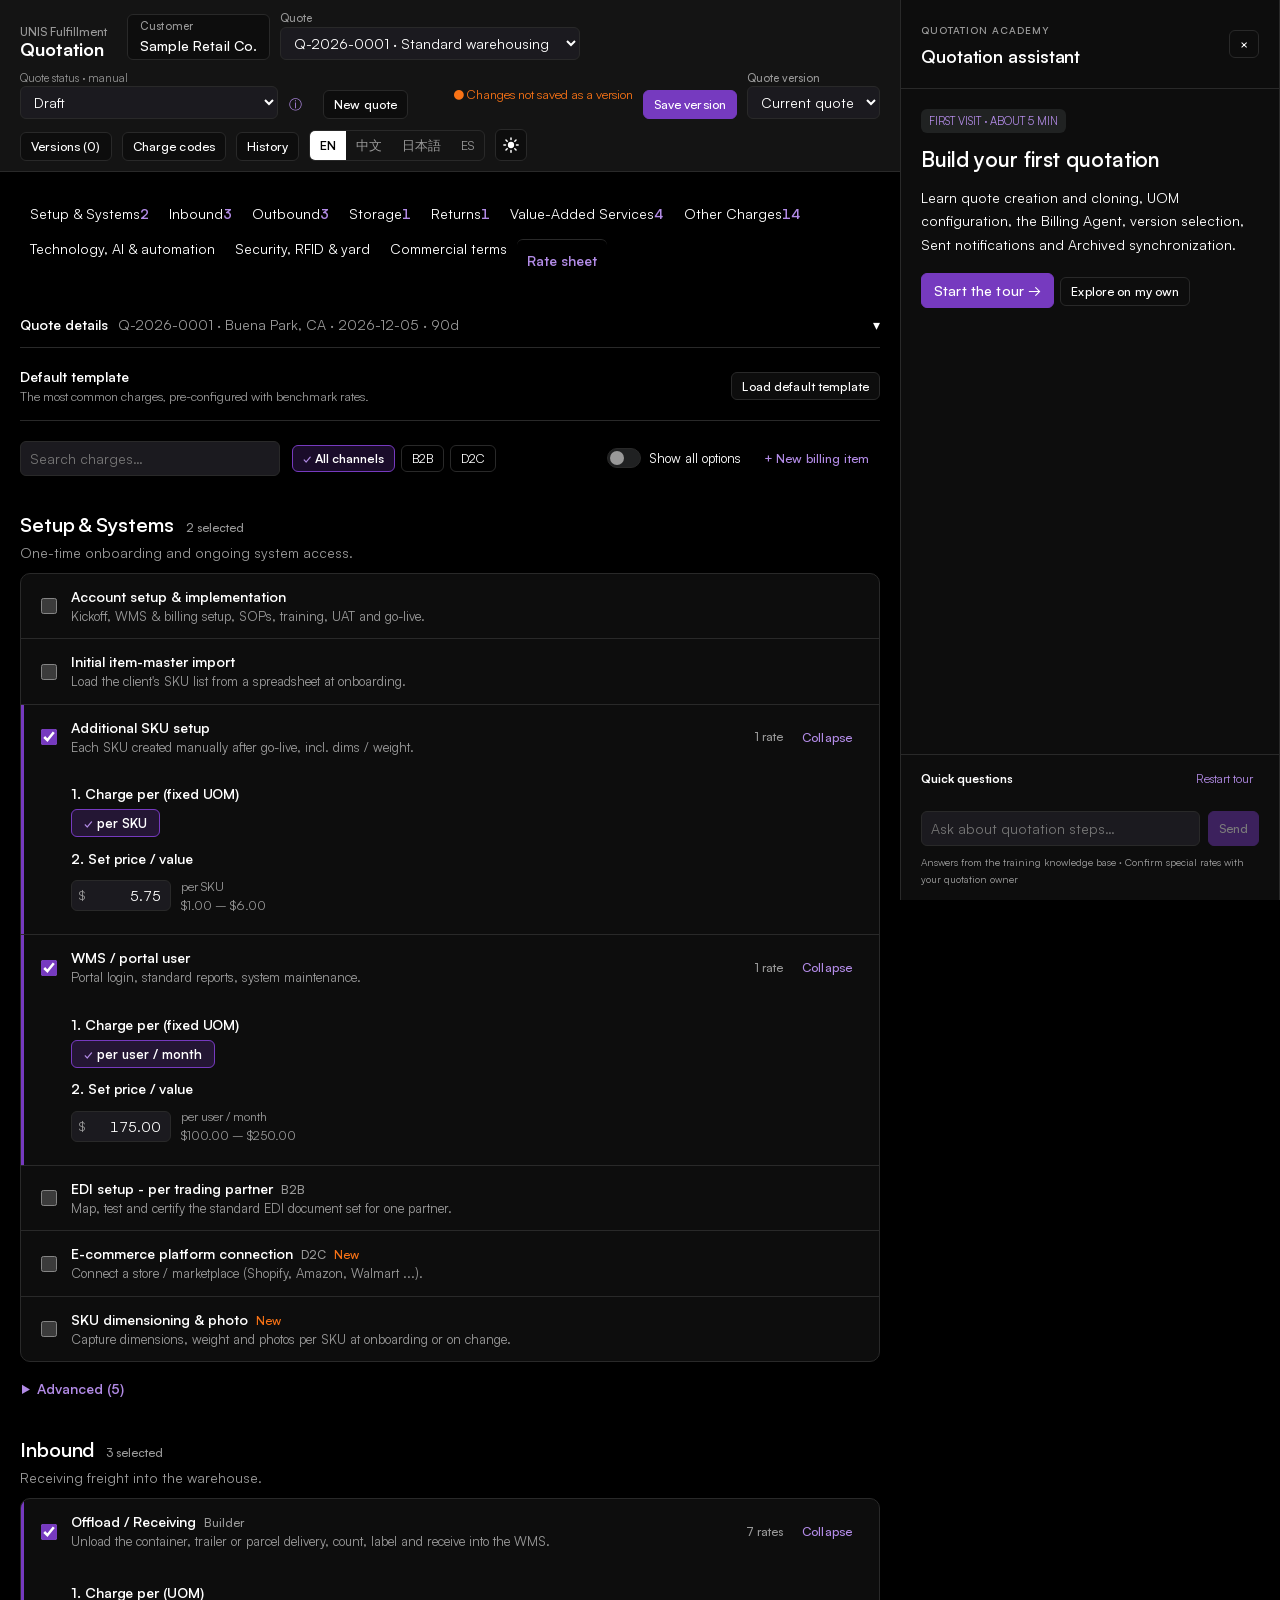
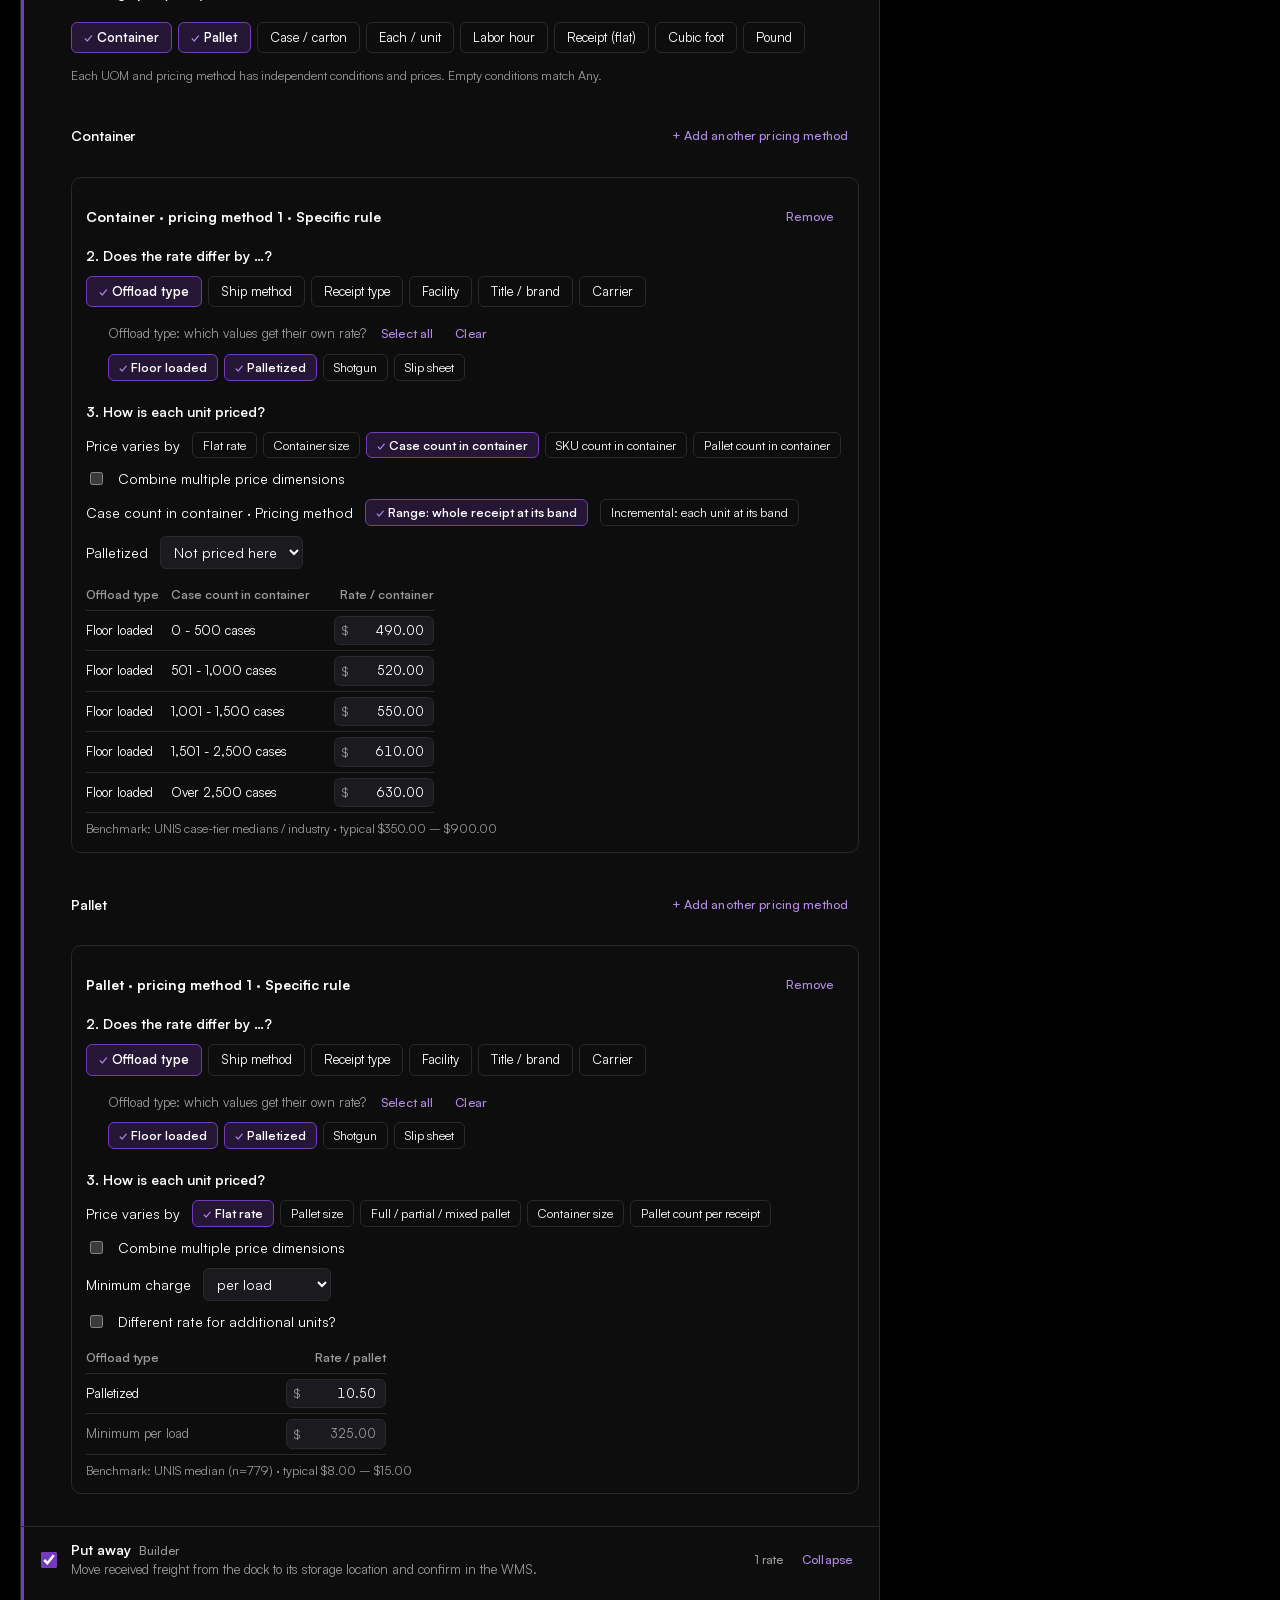
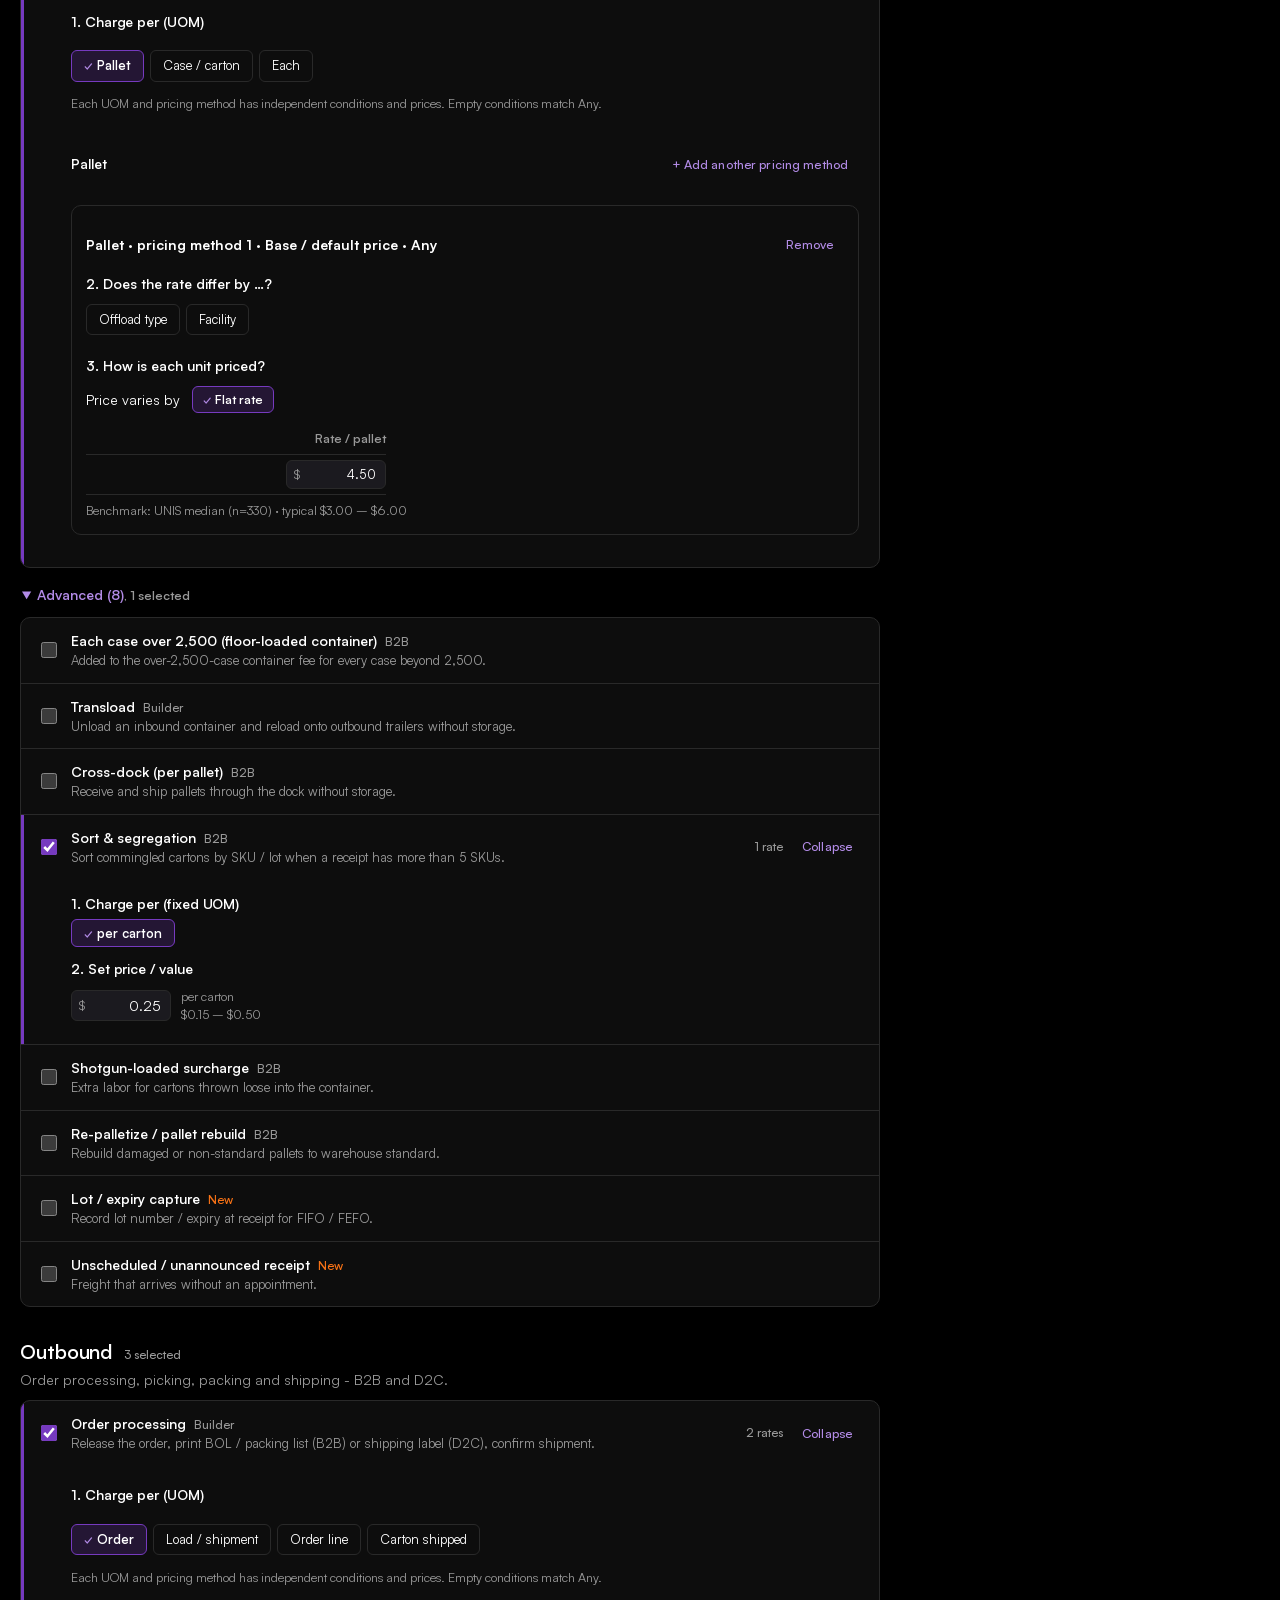
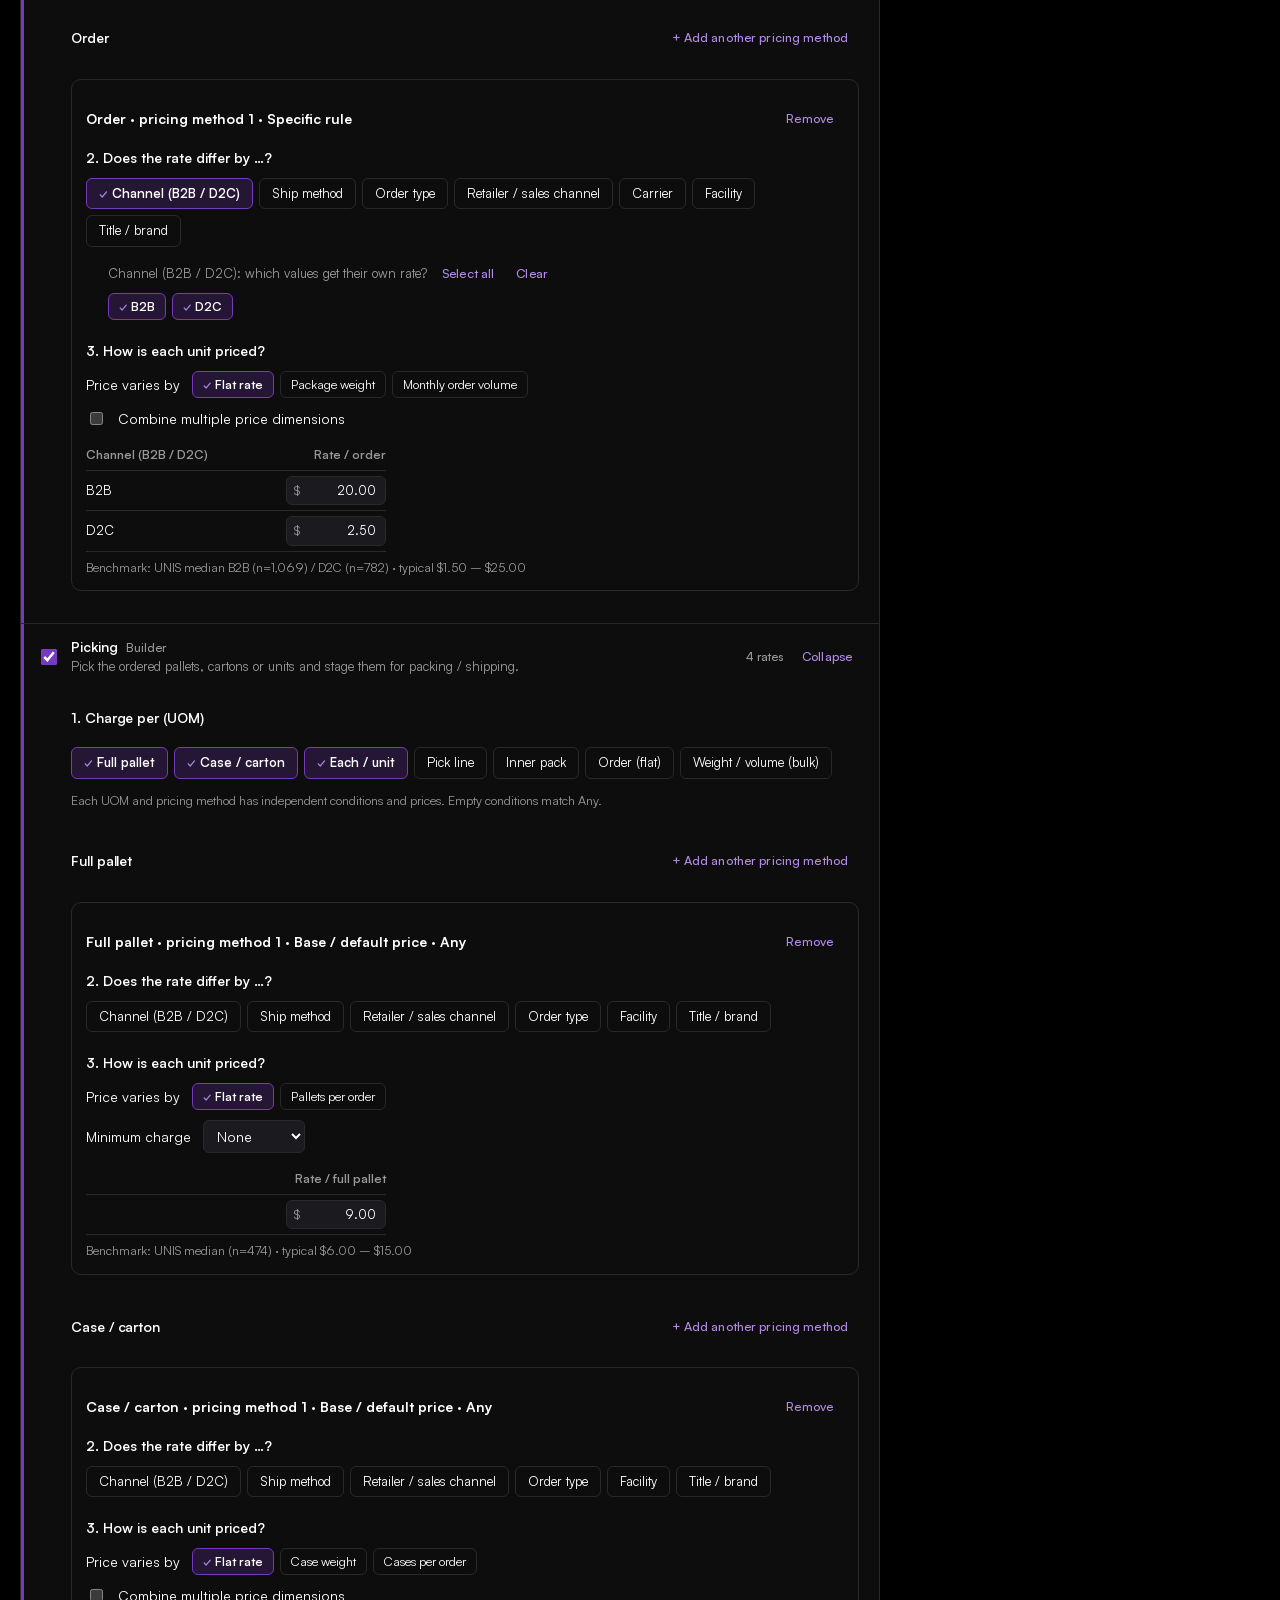
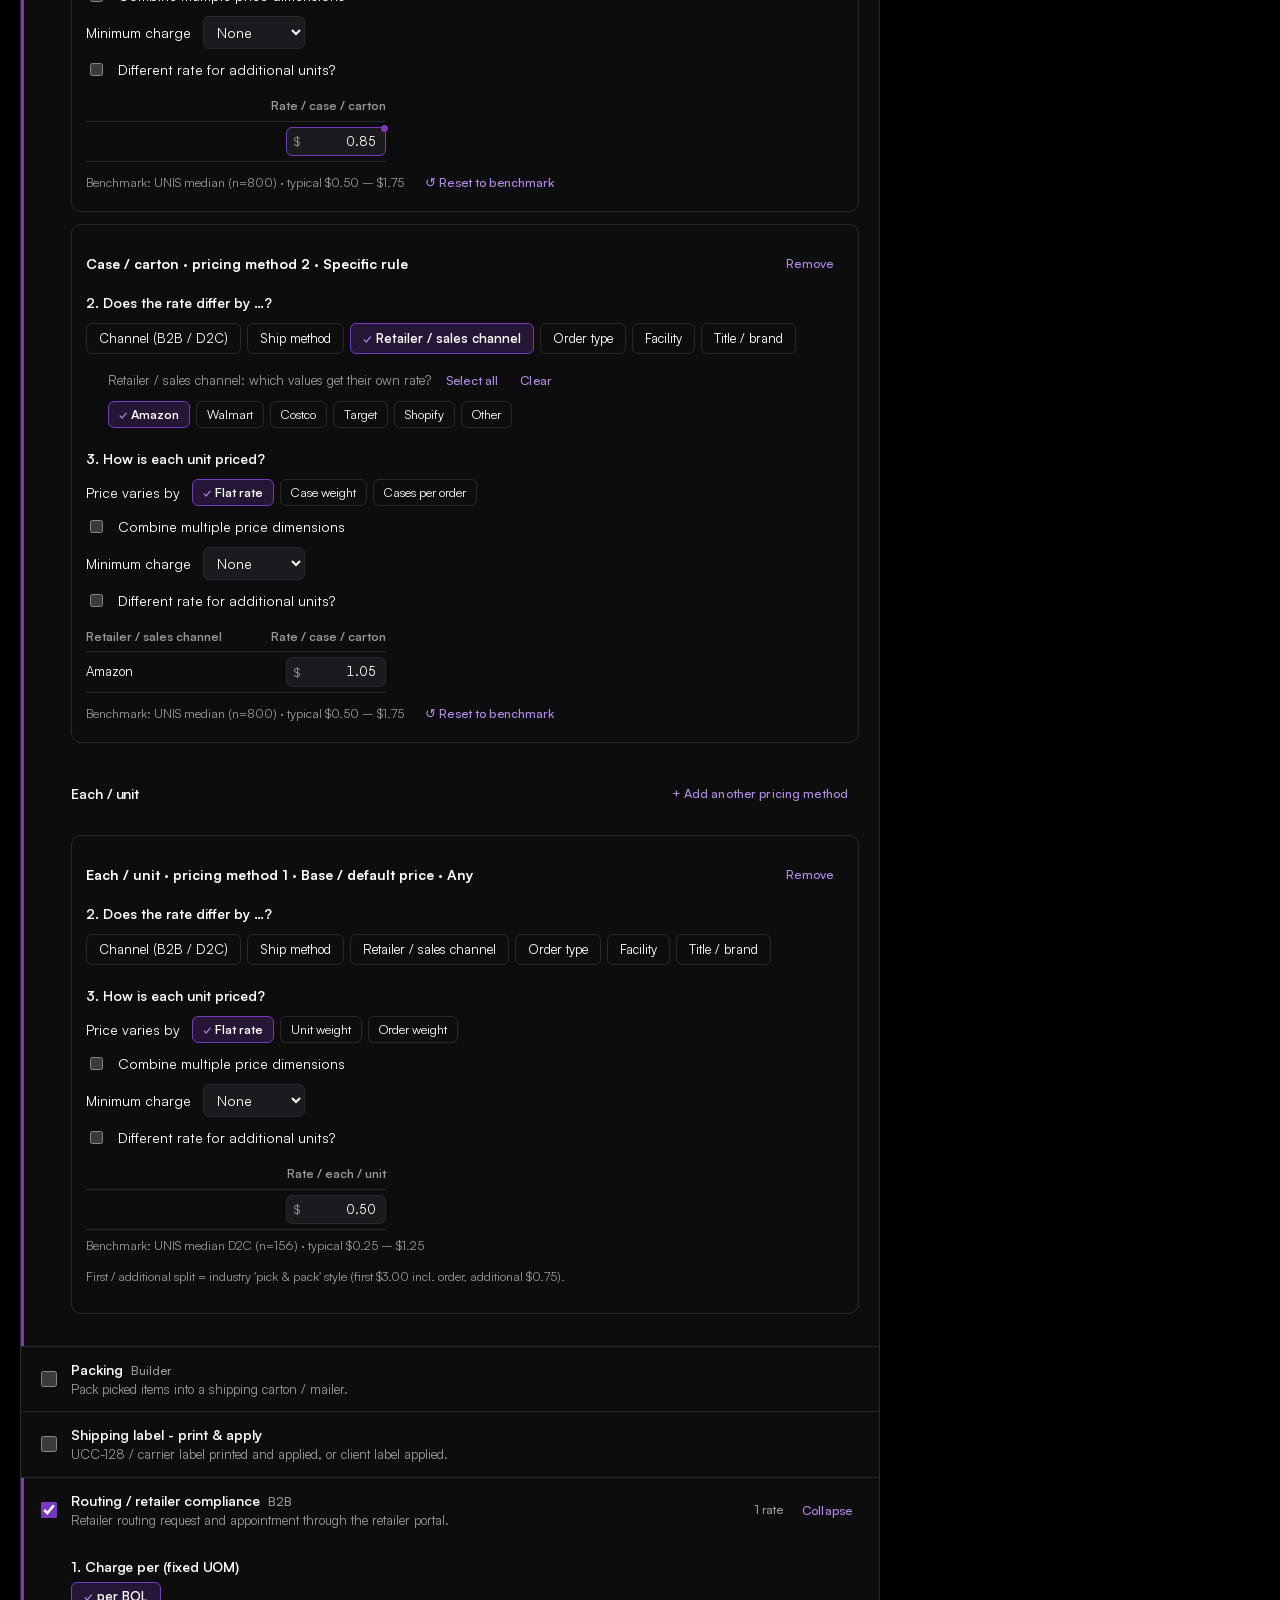
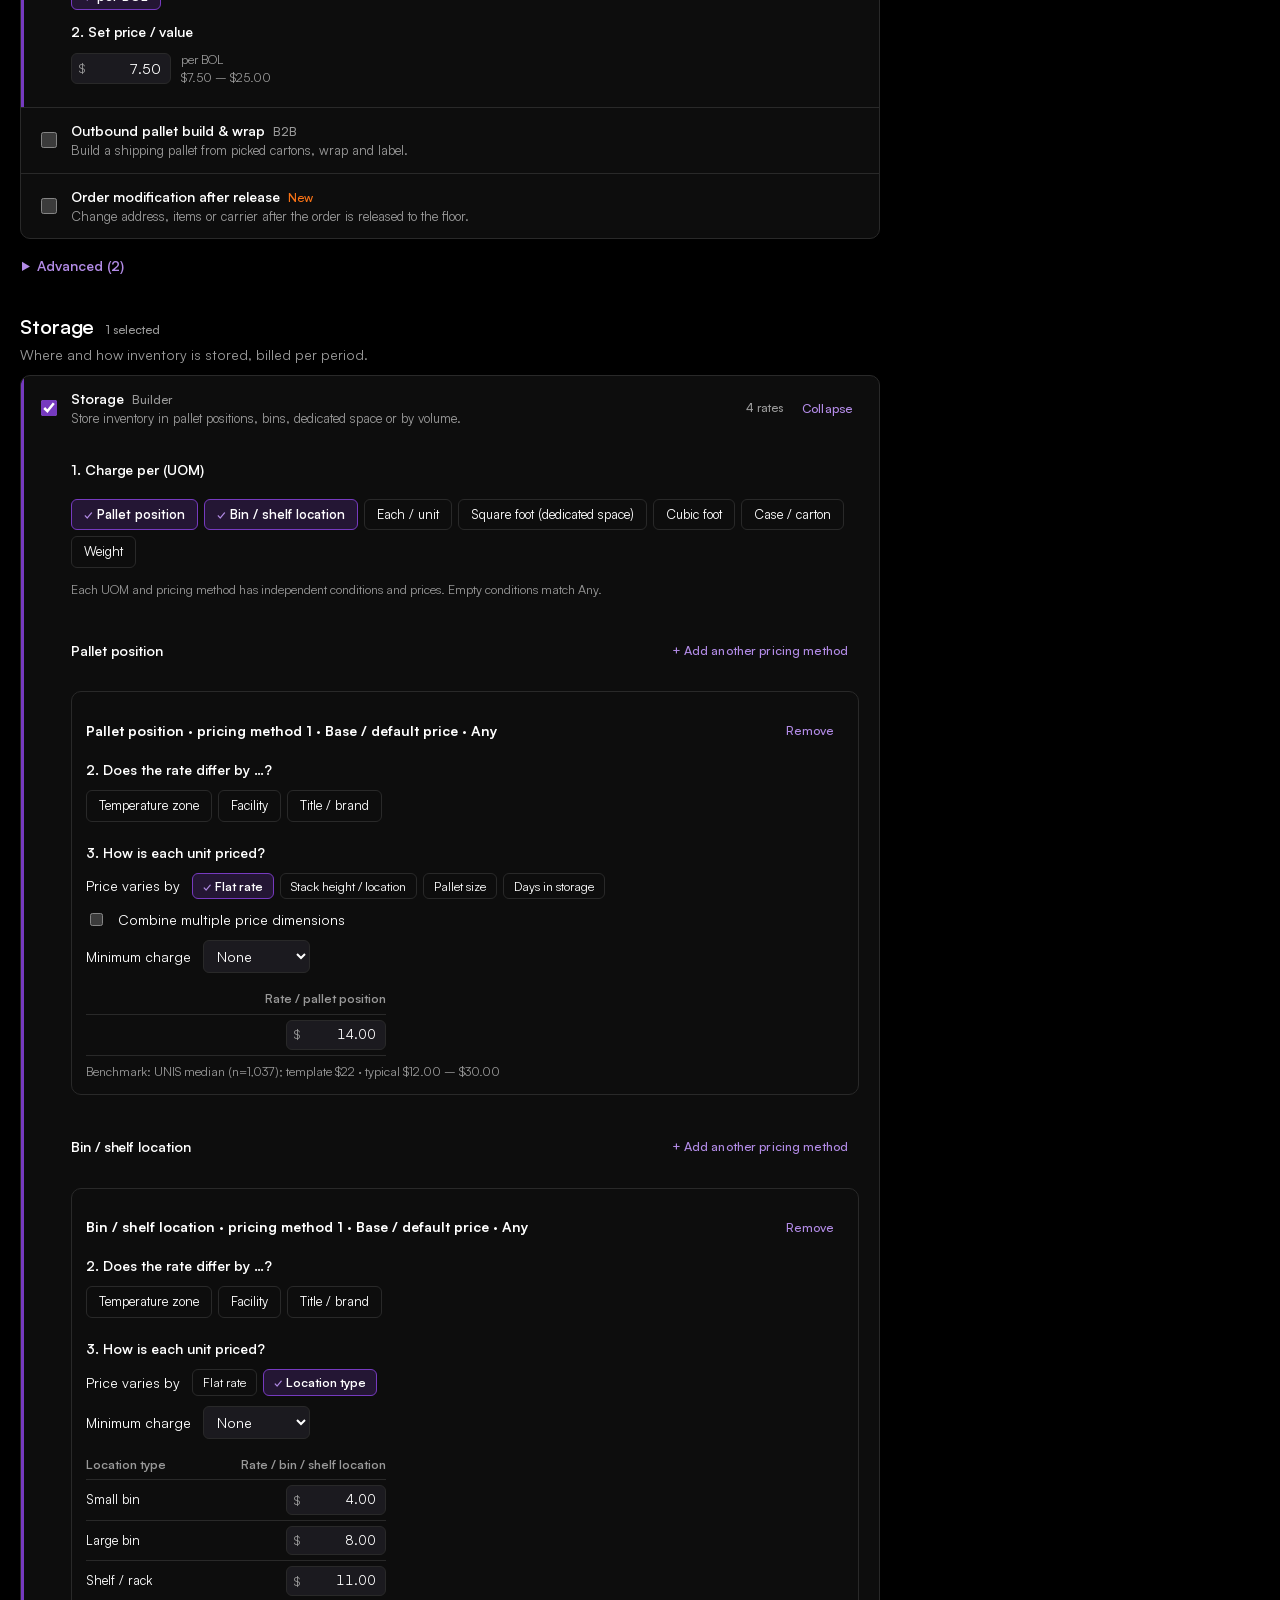
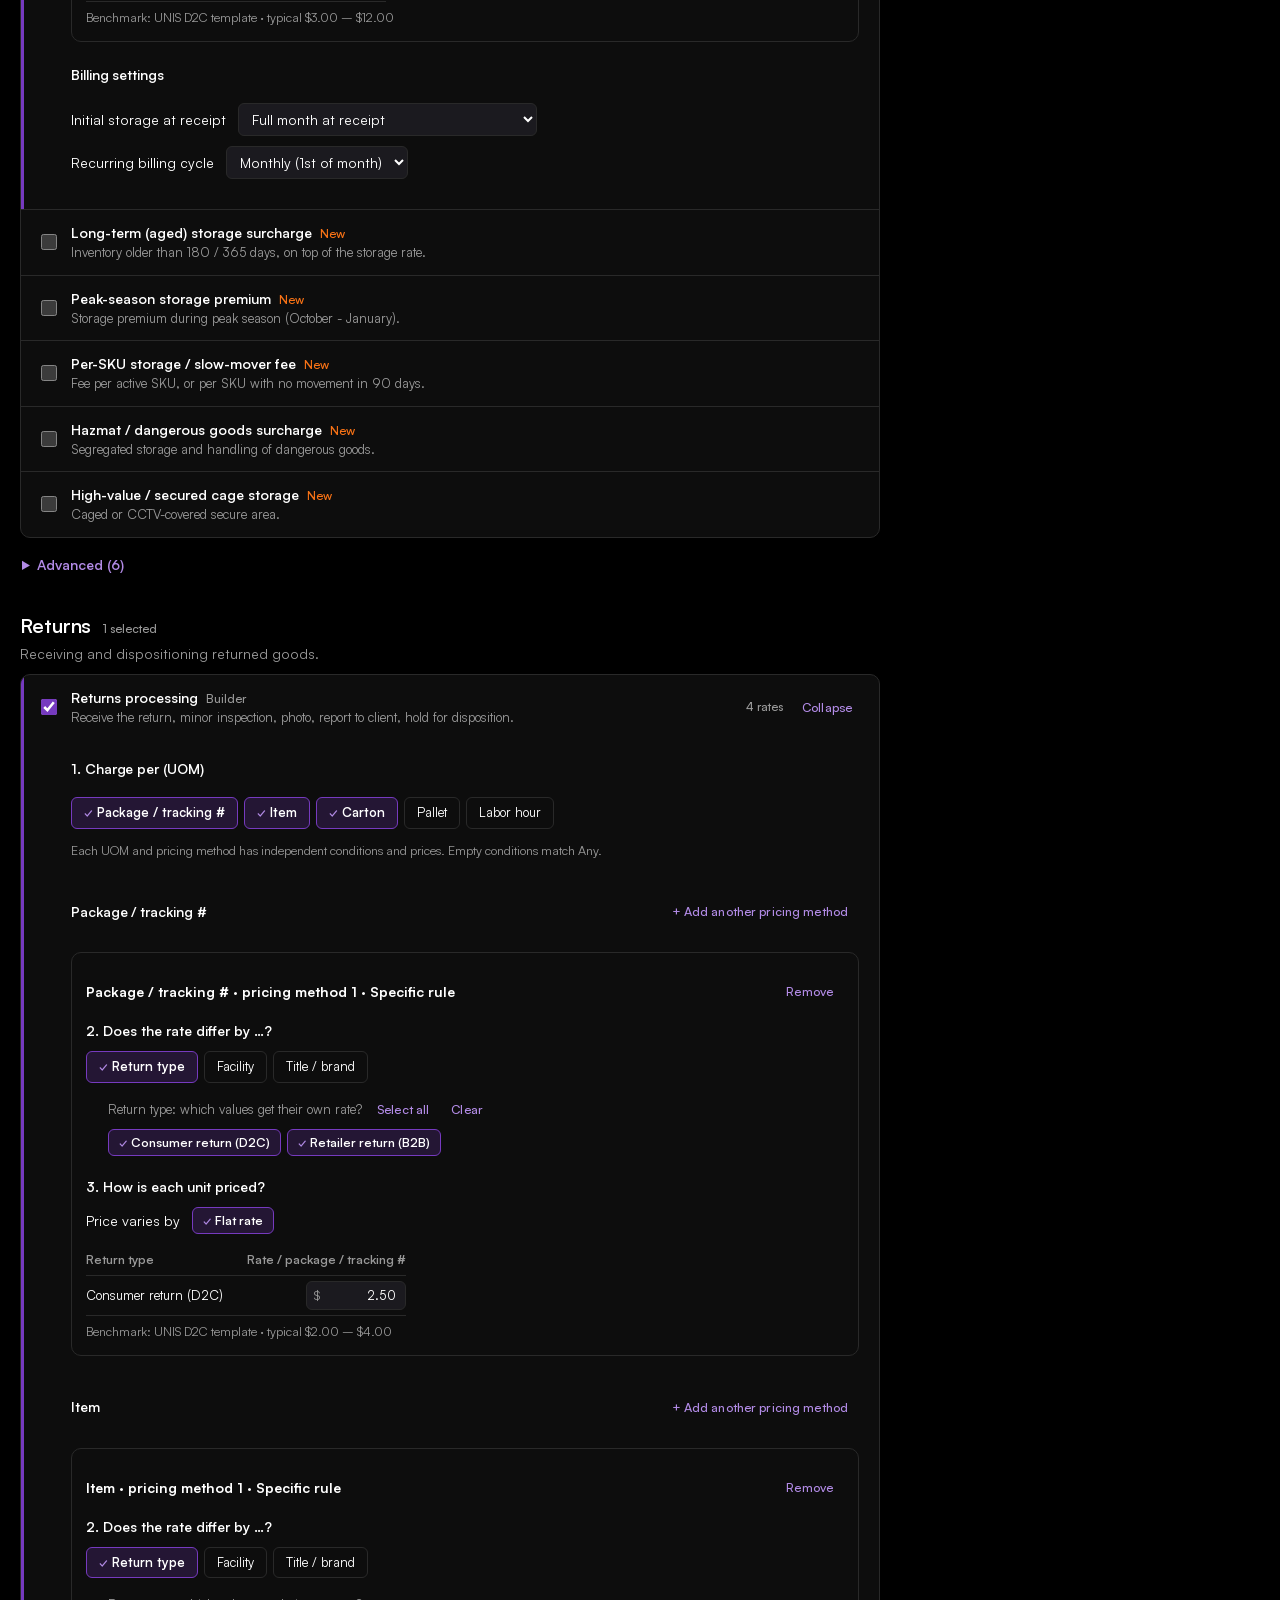
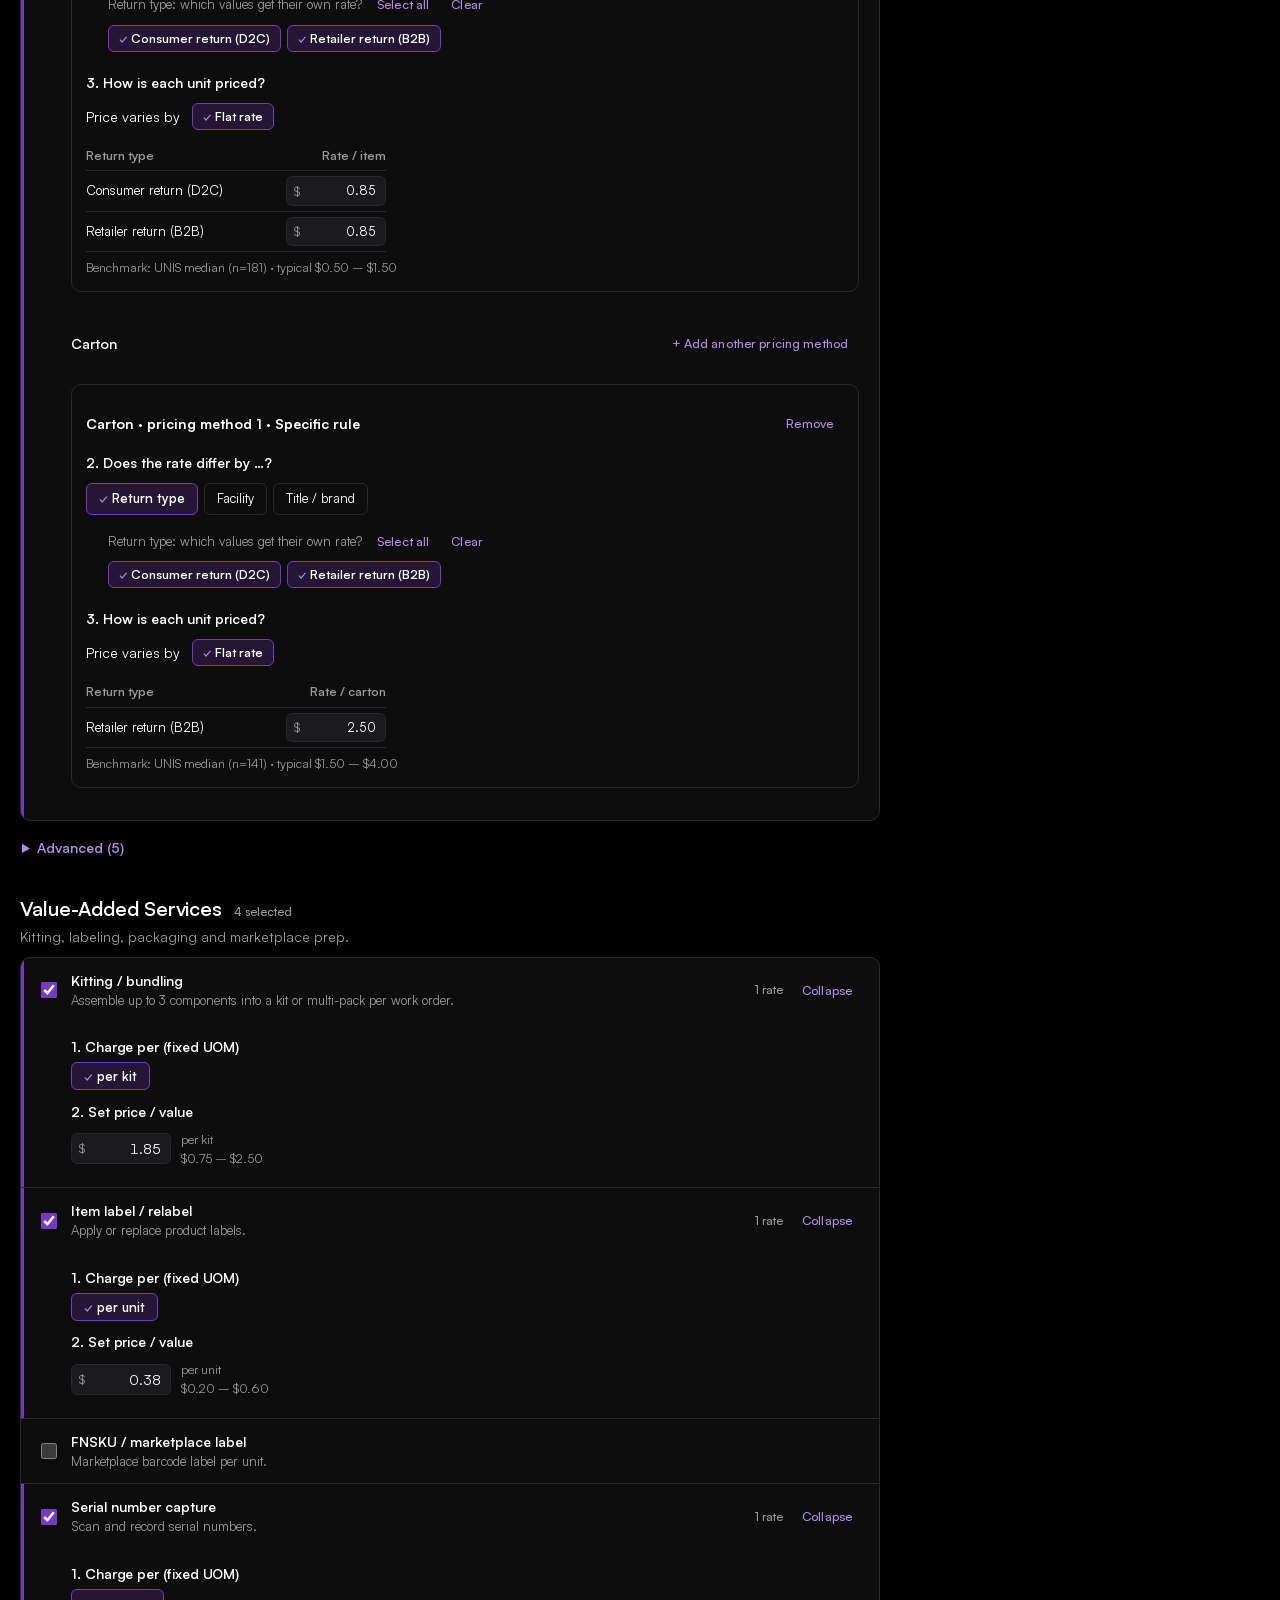
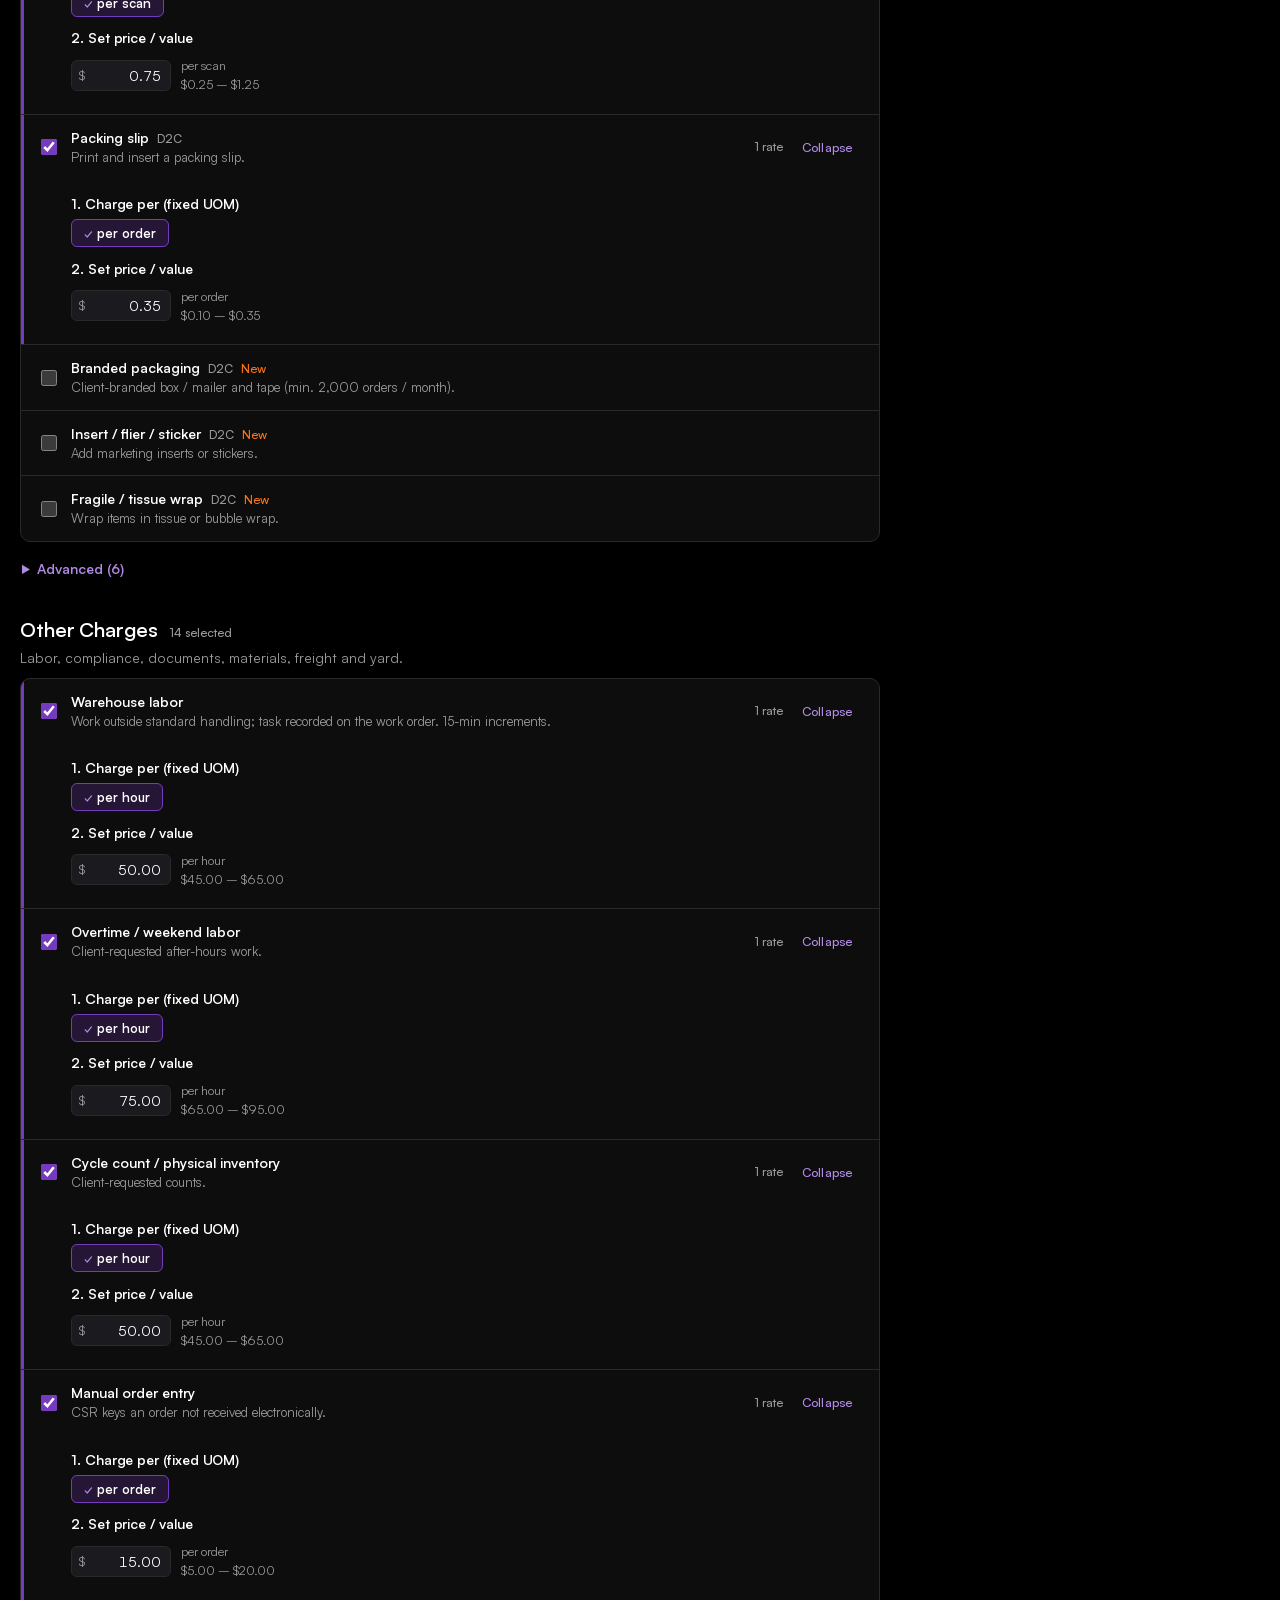
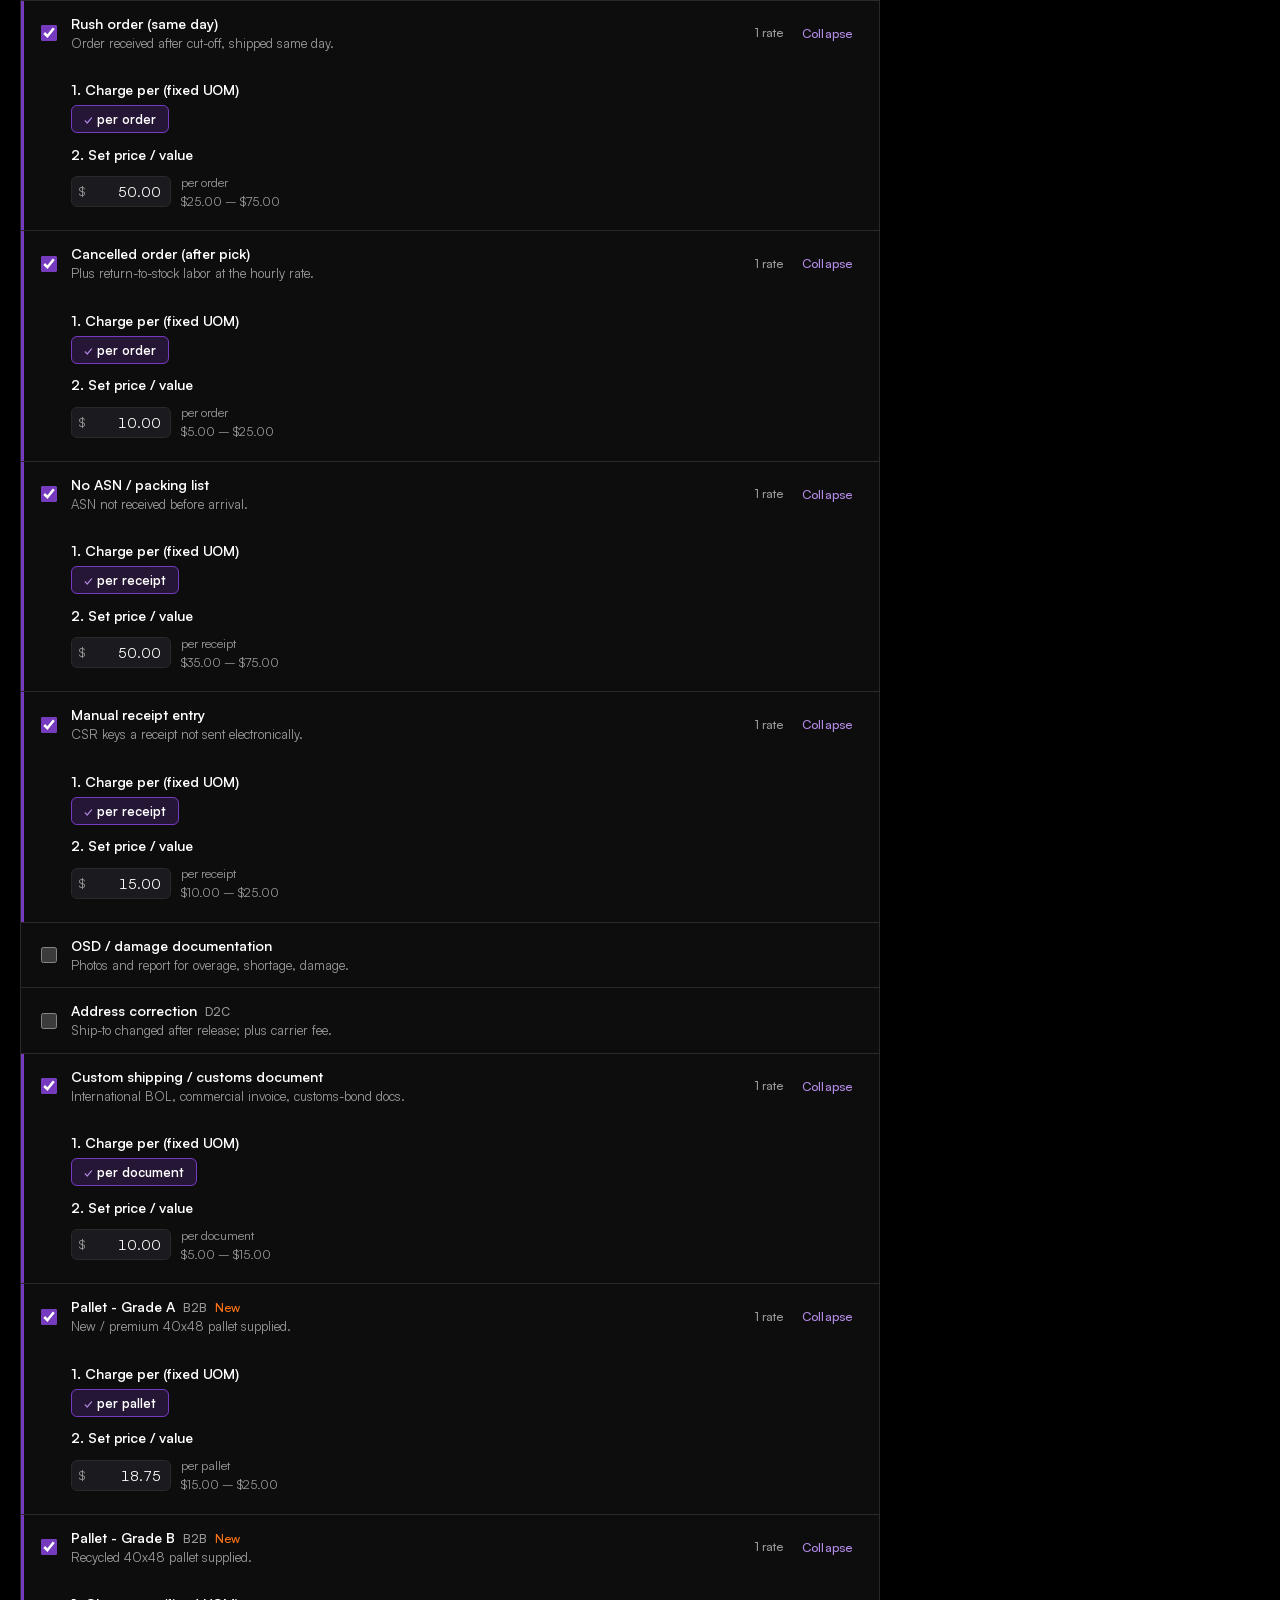
==== commit 1d2034dc: "Localize billing agent live, move chat to New billing item button, and refresh the guided tour" ====
--- a/docs/index.html
+++ b/docs/index.html
@@ -4,8 +4,8 @@
     <meta charset="UTF-8" />
     <meta name="viewport" content="width=device-width, initial-scale=1.0" />
     <title>Picking · UOM-first Demo</title>
-    <script type="module" crossorigin src="./assets/index-euFO6wRc.js"></script>
-    <link rel="stylesheet" crossorigin href="./assets/index-DZGAFM1r.css">
+    <script type="module" crossorigin src="./assets/index-16MKsfQC.js"></script>
+    <link rel="stylesheet" crossorigin href="./assets/index-CPH6d6-O.css">
   </head>
   <body>
     <div id="app"></div>
--- a/docs/assets/index-CPH6d6-O.css
+++ b/docs/assets/index-CPH6d6-O.css
@@ -0,0 +1 @@
+.agent[data-v-4ab1b70d]{border:1px solid var(--border);border-radius:12px;background:var(--card);padding:16px;margin:16px 0}.bar[data-v-4ab1b70d]{display:flex;justify-content:space-between;gap:16px;align-items:center;flex-wrap:wrap}.bar p[data-v-4ab1b70d]{margin:4px 0}.role[data-v-4ab1b70d]{margin:12px 0;font-size:12px;color:var(--muted-fg)}summary[data-v-4ab1b70d]{cursor:pointer}.demo[data-v-4ab1b70d]{font-size:12px;color:var(--muted-fg)}.examples[data-v-4ab1b70d]{display:flex;gap:8px;flex-wrap:wrap}.conversation[data-v-4ab1b70d]{max-height:520px;overflow:auto;margin:16px 0;padding:12px;border:1px solid var(--border);border-radius:10px;background:var(--bg)}.message[data-v-4ab1b70d]{padding:12px 16px;background:var(--card);border:1px solid var(--border);border-radius:10px;margin:12px 8% 12px 0}.message.user[data-v-4ab1b70d]{margin-left:14%;margin-right:0;background:var(--accent)}.message span[data-v-4ab1b70d]{font-size:11px;color:var(--muted-fg)}.message p[data-v-4ab1b70d]{white-space:pre-wrap;margin:6px 0;line-height:1.7}.recommendations article[data-v-4ab1b70d]{padding:12px;border:1px solid var(--border);border-radius:8px;margin:10px 0}.review[data-v-4ab1b70d]{display:grid;gap:14px;margin:16px 0}pre[data-v-4ab1b70d]{white-space:pre-wrap;overflow-wrap:anywhere;font-size:11px}form[data-v-4ab1b70d]{display:flex;gap:8px}form input[data-v-4ab1b70d]{flex:1;min-width:0}.lifecycle[data-v-4ab1b70d]{border-top:1px solid var(--border);padding-top:14px;margin-top:14px}.lifecycle article[data-v-4ab1b70d]{display:flex;gap:12px;align-items:center;justify-content:space-between;flex-wrap:wrap;padding:10px 0}.lifecycle details[data-v-4ab1b70d]{margin:14px 0}.scrim[data-v-ab655b36]{position:fixed;inset:0;background:#0000008c;z-index:50;display:flex;justify-content:flex-end}.drawer[data-v-ab655b36]{width:min(460px,100vw);height:100%;background:var(--card);border-left:1px solid var(--border);display:flex;flex-direction:column}.drawer.wide[data-v-ab655b36]{width:min(760px,100vw)}header[data-v-ab655b36]{display:flex;align-items:center;justify-content:space-between;padding:14px 18px;border-bottom:1px solid var(--border)}header h3[data-v-ab655b36]{margin:0;font-size:16px}.content[data-v-ab655b36]{overflow:auto;padding:14px 18px 24px;flex:1}.creation label[data-v-a8d10c11]{display:flex;flex-direction:column;gap:8px;margin:16px 0}.creation select[data-v-a8d10c11]{width:100%;max-width:100%}.modes[data-v-a8d10c11]{margin:20px 0}.actions[data-v-a8d10c11]{display:flex;justify-content:flex-end;gap:10px;margin-top:24px}.clone[data-v-a8d10c11]{border:1px solid var(--border);border-radius:10px;padding:0 16px 12px}.workflow[data-v-e363e9ca]{display:flex;align-items:flex-end}.field[data-v-e363e9ca]{display:flex;flex-direction:column}.lbl[data-v-e363e9ca]{font-size:11px;color:var(--muted-fg)}.workflow-modal[data-v-e363e9ca]{position:fixed;inset:0;z-index:70;background:#0008;display:grid;place-items:center;padding:20px}.workflow-dialog[data-v-e363e9ca]{background:var(--card);border:1px solid var(--border);border-radius:14px;width:min(640px,95vw);max-height:85dvh;overflow:auto;padding:24px}.workflow-dialog p[data-v-e363e9ca]{line-height:1.7}.workflow-dialog h3[data-v-e363e9ca]{margin-top:0}.actions[data-v-e363e9ca]{display:flex;justify-content:flex-end;gap:10px}.workflow-dialog li[data-v-e363e9ca]{margin-bottom:14px}.workflow-dialog li p[data-v-e363e9ca]{margin:4px 0}.training[data-v-3671370e]{position:fixed;bottom:22px;right:24px;z-index:55;color:var(--fg);font-size:14px}.training.left[data-v-3671370e]{left:24px;right:auto}.launcher[data-v-3671370e]{display:flex;gap:10px;align-items:center;margin:12px 0 0 auto;border:1px solid var(--border);background:var(--primary);color:#fff;border-radius:28px;padding:13px 20px;font:inherit;font-weight:600;cursor:pointer;box-shadow:0 6px 24px #0002}.launcher span[data-v-3671370e]{font-size:22px}.panel[data-v-3671370e]{width:390px;max-width:calc(100vw - 32px);background:var(--card);border:1px solid var(--border);border-radius:18px;box-shadow:0 16px 64px #0003;overflow:hidden;display:flex;flex-direction:column;max-height:calc(100dvh - 110px)}header[data-v-3671370e]{display:flex;justify-content:space-between;align-items:center;padding:18px 20px;border-bottom:1px solid var(--border)}h2[data-v-3671370e]{margin:4px 0 0;font-size:18px}.eyebrow[data-v-3671370e]{font-size:10px;letter-spacing:1px;color:var(--muted-fg);font-weight:600}.body[data-v-3671370e]{padding:20px;overflow:auto;min-height:100px;flex:1}h3[data-v-3671370e]{font-size:21px;margin:14px 0 10px}p[data-v-3671370e]{line-height:1.7;margin:6px 0 16px}.badge[data-v-3671370e]{background:var(--accent);color:var(--primary-text);padding:5px 8px;border-radius:6px;font-size:11px}.body>.btn[data-v-3671370e]{margin:0 6px 6px 0}.progress[data-v-3671370e]{display:flex;gap:5px;margin-bottom:16px}.progress span[data-v-3671370e]{height:4px;background:var(--border);border-radius:4px;flex:1}.progress .done[data-v-3671370e]{background:var(--primary)}.tour-actions[data-v-3671370e]{display:flex;justify-content:space-between;margin-top:20px}.questions[data-v-3671370e]{padding:14px 20px;border-top:1px solid var(--border)}.question-heading[data-v-3671370e]{display:flex;justify-content:space-between;align-items:center;margin-bottom:8px;font-size:12px}.text-button[data-v-3671370e]{border:0;background:none;color:var(--primary-text);cursor:pointer;font:inherit}.question-list[data-v-3671370e]{display:flex;flex-direction:column;gap:5px;max-height:150px;overflow:auto}.question-list button[data-v-3671370e]{display:flex;justify-content:space-between;gap:10px;text-align:left;background:var(--bg);border:1px solid var(--border);border-radius:7px;padding:8px 10px;font:inherit;font-size:12px;color:var(--fg);cursor:pointer}.question-list button[data-v-3671370e]:hover{background:var(--accent)}form[data-v-3671370e]{display:flex;gap:8px;padding:0 20px}form input[data-v-3671370e]{min-width:0;flex:1}.disclosure[data-v-3671370e]{font-size:10px;color:var(--muted-fg);padding:8px 20px 12px;margin:0}.message[data-v-3671370e]{padding:10px 12px;background:var(--bg);border-radius:10px;margin-top:12px;white-space:pre-wrap}.message p[data-v-3671370e]{margin:4px 0}.message.user[data-v-3671370e]{margin-left:30px;background:var(--accent)}.intro[data-v-3671370e]{color:var(--muted-fg)}@media(max-width:600px){.training[data-v-3671370e]{bottom:12px;right:12px}.panel[data-v-3671370e]{width:calc(100vw - 24px);max-height:calc(100dvh - 90px)}.body[data-v-3671370e]{padding:16px}.questions[data-v-3671370e]{padding:10px 16px}.question-list[data-v-3671370e]{max-height:110px}}.training-highlight{outline:3px solid var(--primary)!important;outline-offset:5px;box-shadow:0 0 0 8px var(--accent);scroll-margin-top:160px;transition:outline .2s}@media print{.training{display:none!important}.training-highlight{outline:none!important;box-shadow:none!important}}html:has(body.training-open){scroll-padding-right:380px}body.training-open{padding-right:380px;box-sizing:border-box}body.training-open .scrim,body.training-open .modal,body.training-open .workflow-modal{right:380px}@media(max-width:1400px)and (min-width:1101px){body.training-open .layout{grid-template-columns:minmax(0,1fr)}body.training-open .side{position:static;flex-direction:row;flex-wrap:wrap}}@media(max-width:1100px){html:has(body.training-open){scroll-padding-right:0;scroll-padding-bottom:46dvh}body.training-open{padding-right:0;padding-bottom:0;height:100dvh;overflow:hidden}body.training-open #app{height:54dvh;overflow:auto;overscroll-behavior:contain}body.training-open .scrim,body.training-open .modal,body.training-open .workflow-modal{right:0;bottom:46dvh}body.training-open .drawer{height:100%}}@media print{body.training-open{padding:0}}.training.expanded[data-v-3671370e]{inset:0 0 0 auto;width:380px;z-index:55}.expanded .panel[data-v-3671370e]{width:100%;height:100dvh;max-height:100dvh;max-width:100%;border-radius:0;border-top:0;border-bottom:0;box-shadow:none}.questions summary[data-v-3671370e]{cursor:pointer}.questions .question-list[data-v-3671370e]{margin-top:8px;max-height:180px}.body[data-v-3671370e]{min-height:0}.progress[data-v-3671370e]{flex-shrink:0}@media(max-width:1100px){.training.expanded[data-v-3671370e]{top:auto;bottom:0;width:100%;height:46dvh}.expanded .panel[data-v-3671370e]{height:46dvh;max-height:46dvh}.expanded header[data-v-3671370e]{padding:10px 16px}.expanded h2[data-v-3671370e]{font-size:15px}.expanded .body[data-v-3671370e]{padding:12px 16px}.expanded h3[data-v-3671370e]{font-size:17px;margin:6px 0}.expanded p[data-v-3671370e]{margin-bottom:8px}.questions[data-v-3671370e]{padding:8px 16px}.expanded .disclosure[data-v-3671370e]{padding-bottom:6px}.question-list[data-v-3671370e]{max-height:90px}}.pi[data-v-43a03100]{position:relative;display:inline-flex;align-items:center;border:1px solid var(--border);border-radius:var(--radius-sm);background:var(--input);padding:0 7px}.pi[data-v-43a03100]:focus-within{outline:2px solid var(--ring);outline-offset:1px}.pi input[data-v-43a03100]{width:78px;font-variant-numeric:tabular-nums;border:0;background:transparent;text-align:right;padding:4px 2px;outline:none}.pi .pre[data-v-43a03100],.pi .post[data-v-43a03100]{color:var(--muted-fg);font-size:12.5px}.pi.edited[data-v-43a03100]{border-color:var(--primary)}.pi.low[data-v-43a03100],.pi.high[data-v-43a03100]{border-color:var(--orange);background:var(--orange-soft)}.dot[data-v-43a03100]{position:absolute;top:-3px;right:-3px;width:7px;height:7px;border-radius:50%;background:var(--primary)}.pi.low .dot[data-v-43a03100],.pi.high .dot[data-v-43a03100]{background:var(--orange)}.rt[data-v-1059153d]{margin-top:10px;overflow-x:auto}table[data-v-1059153d]{border-collapse:collapse;font-size:13px;min-width:300px}th[data-v-1059153d]{text-align:left;font-weight:600;padding:6px 12px 6px 0;border-bottom:1px solid var(--border);font-size:12.5px;color:var(--muted-fg);white-space:nowrap}td[data-v-1059153d]{padding:5px 12px 5px 0;border-bottom:1px solid var(--border)}th.num[data-v-1059153d],td.num[data-v-1059153d]{text-align:right;padding-right:0;padding-left:12px}tr.min td[data-v-1059153d]{color:var(--muted-fg)}.foot[data-v-1059153d]{display:flex;gap:10px;align-items:center;flex-wrap:wrap;margin-top:6px}.uom-builder[data-v-8ad817fd]{padding:0 20px 20px 50px}.uom[data-v-8ad817fd]{margin-top:22px}.uhead[data-v-8ad817fd],.row[data-v-8ad817fd]{display:flex;gap:12px;align-items:center;flex-wrap:wrap;margin:10px 0}.uhead[data-v-8ad817fd]{justify-content:space-between}.rule[data-v-8ad817fd]{border:1px solid var(--border);border-radius:10px;padding:14px;margin:12px 0}.condition-questions[data-v-8ad817fd]{margin:14px 0 20px}.question[data-v-8ad817fd]{font-weight:600;margin-bottom:10px}.values[data-v-8ad817fd]{margin:12px 0 12px 22px}.value-label[data-v-8ad817fd]{color:var(--muted-fg);font-size:13px;margin-bottom:6px}@media(max-width:700px){.uom-builder[data-v-8ad817fd]{padding-left:16px}}.simple-config[data-v-b48d5607]{padding:0 20px 20px 50px}.simple-config h4[data-v-b48d5607]{margin:14px 0 8px}.card[data-v-b48d5607]{border-bottom:1px solid var(--border);position:relative}.card[data-v-b48d5607]:last-child{border-bottom:0}.card.on[data-v-b48d5607]:before{content:"";position:absolute;left:0;top:0;bottom:0;width:3px;background:var(--primary)}.head[data-v-b48d5607]{display:grid;grid-template-columns:22px minmax(0,1fr) auto;gap:12px;align-items:center;padding:12px 16px}.head input[type=checkbox][data-v-b48d5607]{width:16px;height:16px;accent-color:var(--primary)}.title[data-v-b48d5607]{min-width:0}.title.clickable[data-v-b48d5607]{cursor:pointer}.name[data-v-b48d5607]{font-weight:600}.desc[data-v-b48d5607]{color:var(--muted-fg);font-size:13px}.price[data-v-b48d5607]{display:flex;align-items:center;gap:10px}.unit[data-v-b48d5607]{font-size:12.5px;color:var(--muted-fg);min-width:116px}.sum[data-v-b48d5607]{display:flex;align-items:center;gap:8px}@media(max-width:700px){.head[data-v-b48d5607]{grid-template-columns:22px minmax(0,1fr)}.price[data-v-b48d5607],.sum[data-v-b48d5607]{grid-column:2}}.sum[data-v-eae45ee8]{display:flex;gap:4px;align-items:baseline;flex-wrap:wrap;margin:0 0 12px}.setup[data-v-eae45ee8]{border-left:2px solid var(--orange);padding:2px 0 2px 14px;margin-bottom:14px}.setup h4[data-v-eae45ee8]{margin:0 0 2px}.setup ul[data-v-eae45ee8]{margin:8px 0 0;padding:0;list-style:none;display:grid;gap:6px}.setup li[data-v-eae45ee8]{font-size:13px}.kind[data-v-eae45ee8]{display:inline-block;min-width:128px;font-size:12px;font-weight:600}.kind.mapped[data-v-eae45ee8]{color:var(--ok)}.kind.new-condition[data-v-eae45ee8]{color:var(--orange)}.kind.new-item[data-v-eae45ee8]{color:var(--destructive)}.ok-text[data-v-eae45ee8]{color:var(--ok)}.tw[data-v-eae45ee8]{overflow-x:auto;margin-top:10px}table[data-v-eae45ee8]{width:100%;border-collapse:collapse;font-size:12.5px}th[data-v-eae45ee8]{text-align:left;color:var(--muted-fg);font-weight:500;border-bottom:1px solid var(--border);padding:6px 8px 6px 0;white-space:nowrap}td[data-v-eae45ee8]{border-bottom:1px solid var(--border);padding:6px 8px 6px 0;vertical-align:top}.r[data-v-eae45ee8]{text-align:right}.num[data-v-eae45ee8]{font-variant-numeric:tabular-nums;white-space:nowrap}code[data-v-eae45ee8]{font-size:12px}.conds .miss[data-v-eae45ee8]{color:var(--orange)}.conds .miss[data-v-eae45ee8]:before{content:"+ ";font-weight:700}.sr[data-v-eae45ee8]{position:absolute;width:1px;height:1px;overflow:hidden;clip:rect(0 0 0 0)}.top[data-v-6c55fdca]{display:flex;gap:8px;margin-bottom:12px}.top .input[data-v-6c55fdca]{flex:1}.cust[data-v-6c55fdca]{border:1px solid var(--border);border-radius:8px;margin-bottom:8px}.cust.current[data-v-6c55fdca]{border-color:var(--primary)}.row[data-v-6c55fdca]{display:flex;justify-content:space-between;align-items:center;gap:10px;padding:9px 12px;cursor:pointer}.name[data-v-6c55fdca]{font-weight:600}.quotes[data-v-6c55fdca]{border-top:1px solid var(--border);padding:8px 12px 10px;background:var(--accent)}.q[data-v-6c55fdca]{display:flex;justify-content:space-between;gap:8px;padding:6px 8px;border-radius:6px;cursor:pointer;flex-wrap:wrap}.q[data-v-6c55fdca]:hover{background:var(--accent)}.actions[data-v-6c55fdca]{display:flex;gap:8px;margin-top:10px}.form[data-v-6c55fdca]{display:grid;grid-template-columns:1fr 1fr;gap:10px}.form label[data-v-6c55fdca]{display:flex;flex-direction:column;gap:3px;font-size:12.5px;color:var(--muted-fg)}.form label.wide[data-v-6c55fdca]{grid-column:span 2}.recent[data-v-93ffff38]{display:flex;flex-wrap:wrap;gap:6px;margin-bottom:16px}.filt[data-v-93ffff38]{margin-bottom:10px}.ev[data-v-93ffff38]{list-style:none;padding:0;margin:0}.ev li[data-v-93ffff38]{display:flex;gap:10px;align-items:baseline;padding:6px 0;border-bottom:1px solid var(--border);font-size:13px;flex-wrap:wrap}.t[data-v-93ffff38]{color:var(--muted-fg);font-size:12px;min-width:150px}.toolbar[data-v-4b579db5]{display:flex;align-items:center;gap:8px;flex-wrap:wrap;margin:36px 0 12px}.toolbar h2[data-v-4b579db5]{margin:0;font-size:20px}.toolbar .sp[data-v-4b579db5]{flex:1}.toolbar label[data-v-4b579db5]{display:flex;gap:6px;align-items:center;font-size:13px}.proposal-doc[data-v-4b579db5]{--ink: #181818;--soft-ink: #666666;--rule: #e0e0e0;--rule-strong: #181818;background:#fff;color:var(--ink);border-radius:var(--radius);padding:36px 40px;max-width:1000px;color-scheme:light}.doc-head[data-v-4b579db5]{display:flex;justify-content:space-between;gap:24px;align-items:flex-start;border-bottom:2px solid var(--rule-strong);padding-bottom:14px;margin-bottom:16px}.brand[data-v-4b579db5]{font-size:22px;font-weight:700;letter-spacing:-.01em}.doc-title[data-v-4b579db5]{font-size:16px;font-weight:500}.doc-head .muted[data-v-4b579db5],.proposal-doc .muted[data-v-4b579db5]{color:var(--soft-ink)}.watermark[data-v-4b579db5]{display:inline-block;margin-left:10px;font-size:13px;font-weight:600;color:#c2410c;vertical-align:3px}.watermark[data-v-4b579db5]:before{content:"● "}.meta th[data-v-4b579db5],.cust th[data-v-4b579db5]{text-align:left;color:var(--soft-ink);font-weight:500;font-size:12.5px;padding:2px 12px 2px 0;white-space:nowrap}.meta td[data-v-4b579db5],.cust td[data-v-4b579db5]{padding:2px 18px 2px 0}.cust[data-v-4b579db5]{width:100%;margin-bottom:18px}.band[data-v-4b579db5]{border-top:1px solid var(--rule);border-bottom:1px solid var(--rule);padding:8px 0;font-weight:600}.sec[data-v-4b579db5]{margin-top:22px}.sec h3[data-v-4b579db5]{font-size:16px;margin:0 0 6px}table.rates[data-v-4b579db5]{width:100%;border-collapse:collapse;font-size:13px}table.rates col.c1[data-v-4b579db5]{width:34%}table.rates col.c2[data-v-4b579db5]{width:38%}table.rates col.c3[data-v-4b579db5],table.rates col.c4[data-v-4b579db5]{width:14%}table.rates th[data-v-4b579db5]{text-align:left;font-size:12px;color:var(--soft-ink);font-weight:500;border-bottom:1px solid var(--rule-strong);padding:5px 8px}table.rates td[data-v-4b579db5]{padding:6px 8px;border-bottom:1px solid var(--rule);vertical-align:top}.r[data-v-4b579db5]{text-align:right!important}.svc[data-v-4b579db5]{font-weight:600}.svc.sub[data-v-4b579db5]{font-weight:400;padding-left:24px!important}.svc .q[data-v-4b579db5]{font-weight:400;font-size:12.5px;color:var(--soft-ink)}tr.group td[data-v-4b579db5]{border-bottom:0;padding-bottom:2px}tr.min td[data-v-4b579db5]{color:var(--soft-ink)}.desc[data-v-4b579db5]{color:var(--soft-ink);font-size:13px}.rate[data-v-4b579db5]{font-variant-numeric:tabular-nums;white-space:nowrap;font-weight:600;text-align:right}.unit[data-v-4b579db5]{color:var(--soft-ink);font-size:13px}.notes[data-v-4b579db5]{margin:8px 0 0;padding-left:18px;color:var(--soft-ink);font-size:12.5px}.terms[data-v-4b579db5]{font-size:12.5px;color:var(--soft-ink);margin-top:20px;max-width:72ch}.empty[data-v-4b579db5]{padding:20px 0;color:var(--soft-ink)}.sign[data-v-4b579db5]{display:grid;grid-template-columns:1fr 1fr;gap:48px;margin-top:30px}.who[data-v-4b579db5]{font-weight:600;margin-bottom:8px}.line[data-v-4b579db5]{border-bottom:1px solid var(--rule-strong);height:32px;display:flex;align-items:flex-end;font-size:11.5px;color:var(--soft-ink)}.sr[data-v-4b579db5]{position:absolute;width:1px;height:1px;overflow:hidden;clip:rect(0 0 0 0);white-space:nowrap}@media(max-width:700px){.proposal-doc[data-v-4b579db5]{padding:18px}.doc-head[data-v-4b579db5]{flex-direction:column}.sign[data-v-4b579db5]{grid-template-columns:1fr}}.theme-toggle[data-v-8e360bf2]{display:inline-flex;align-items:center;justify-content:center;width:32px;height:32px;padding:0;border:1px solid var(--border);border-radius:var(--radius-sm, 8px);background:var(--card);color:var(--fg);cursor:pointer}.theme-toggle[data-v-8e360bf2]:hover{border-color:var(--muted-fg);color:var(--primary-text)}.theme-toggle[data-v-8e360bf2]:focus-visible{outline:2px solid var(--ring);outline-offset:2px}.vers[data-v-eeeb0ae1],.diff[data-v-eeeb0ae1]{width:100%;border-collapse:collapse;font-size:13px;margin-bottom:14px}.vers td[data-v-eeeb0ae1],.diff td[data-v-eeeb0ae1]{padding:6px;border-bottom:1px solid var(--border);vertical-align:top}.vers tr.cur[data-v-eeeb0ae1]{background:var(--primary-soft)}.note-cell[data-v-eeeb0ae1]{max-width:260px}.acts[data-v-eeeb0ae1]{white-space:nowrap;text-align:right}.acts .btn[data-v-eeeb0ae1]{margin-left:4px}.cmp[data-v-eeeb0ae1]{display:flex;gap:12px;margin-bottom:10px}.cmp label[data-v-eeeb0ae1]{display:flex;gap:6px;align-items:center;font-size:12.5px;color:var(--muted-fg)}.num[data-v-eeeb0ae1]{text-align:right;white-space:nowrap}.diff tr.removed td[data-v-eeeb0ae1]{color:var(--muted-fg)}.top[data-v-1ad614c9]{position:sticky;top:0;z-index:20;display:flex;align-items:flex-end;gap:10px;flex-wrap:wrap;padding:10px 20px;background:var(--sidebar);border-bottom:1px solid var(--border)}.brand[data-v-1ad614c9]{display:flex;flex-direction:column;margin-right:10px;line-height:1.15}.brand .org[data-v-1ad614c9]{font-size:12px;color:var(--muted-fg);font-weight:500}.brand h1[data-v-1ad614c9]{font-size:18px;margin:0;font-weight:700}.lbl[data-v-1ad614c9]{display:block;font-size:11px;color:var(--muted-fg);font-weight:500}.pick[data-v-1ad614c9]{flex-direction:column;align-items:flex-start;gap:0;padding:3px 12px;max-width:260px;overflow:hidden;text-overflow:ellipsis}.field[data-v-1ad614c9]{display:flex;flex-direction:column}.qsel[data-v-1ad614c9]{max-width:300px}.vstate[data-v-1ad614c9]{font-size:12.5px;align-self:center}.user[data-v-1ad614c9]{display:inline-flex;align-items:center;gap:8px;font-size:12.5px}.user .who[data-v-1ad614c9]{color:var(--muted-fg);max-width:160px;overflow:hidden;text-overflow:ellipsis;white-space:nowrap}.sync[data-v-1ad614c9]{color:var(--muted-fg)}.sync.error[data-v-1ad614c9],.sync.conflict[data-v-1ad614c9],.vstate.warn[data-v-1ad614c9]{color:var(--orange)}.vstate.warn[data-v-1ad614c9]:before{content:"● "}.vstate.ok[data-v-1ad614c9]{color:var(--muted-fg)}.sp[data-v-1ad614c9]{flex:1}.banner[data-v-1ad614c9]{background:var(--orange-soft);color:var(--fg);padding:8px 20px;display:flex;gap:10px;align-items:center;border-bottom:1px solid var(--border)}.empty[data-v-1ad614c9]{text-align:center;padding:80px 20px}.layout[data-v-1ad614c9]{display:grid;grid-template-columns:200px minmax(0,1fr);gap:32px;max-width:1320px;margin:0 auto;padding:24px 20px}.layout.solo[data-v-1ad614c9]{grid-template-columns:minmax(0,1fr);max-width:1060px}.side[data-v-1ad614c9]{position:sticky;top:84px;align-self:start;display:flex;flex-direction:column}.side a[data-v-1ad614c9]{display:flex;justify-content:space-between;padding:7px 10px;border-radius:var(--radius-sm);color:var(--fg);text-decoration:none}.side a[data-v-1ad614c9]:hover{background:var(--accent)}.side .cnt[data-v-1ad614c9]{color:var(--primary-text);font-weight:600;font-variant-numeric:tabular-nums}.side .prop[data-v-1ad614c9]{border-top:1px solid var(--border);margin-top:8px;padding-top:10px;color:var(--primary-text);font-weight:600}main[data-v-1ad614c9]{min-width:0}.details[data-v-1ad614c9]{border-bottom:1px solid var(--border);margin-bottom:14px}.dhead[data-v-1ad614c9]{display:flex;gap:10px;align-items:baseline;width:100%;background:none;border:0;padding:4px 0 12px;cursor:pointer;text-align:left;flex-wrap:wrap}.dt[data-v-1ad614c9]{font-weight:600}.dgrid[data-v-1ad614c9]{display:grid;grid-template-columns:repeat(4,minmax(0,1fr));gap:12px;padding-bottom:16px}.dgrid label[data-v-1ad614c9]{display:flex;flex-direction:column;gap:4px;font-size:12.5px;color:var(--muted-fg)}.dgrid .wide[data-v-1ad614c9]{grid-column:span 2}.template[data-v-1ad614c9]{display:flex;gap:12px;align-items:center;flex-wrap:wrap;padding:4px 0 14px;border-bottom:1px solid var(--border);margin-bottom:12px}.template>div[data-v-1ad614c9]{display:flex;flex-direction:column;flex:1;min-width:220px}.warn-text[data-v-1ad614c9]{color:var(--orange);font-size:13px}.filters[data-v-1ad614c9]{display:flex;gap:12px;align-items:center;flex-wrap:wrap;margin-bottom:8px;position:sticky;top:62px;z-index:5;background:var(--bg);padding:8px 0}.search[data-v-1ad614c9]{width:260px}.switch[data-v-1ad614c9]{display:flex;align-items:center;gap:8px;cursor:pointer;-webkit-user-select:none;user-select:none;font-size:13px}.switch input[data-v-1ad614c9]{position:absolute;opacity:0;width:1px;height:1px}.switch .track[data-v-1ad614c9]{width:34px;height:20px;border-radius:10px;background:var(--muted);border:1px solid var(--border);position:relative}.switch .track[data-v-1ad614c9]:after{content:"";position:absolute;top:2px;left:2px;width:14px;height:14px;border-radius:50%;background:var(--muted-fg)}.switch input:checked+.track[data-v-1ad614c9]{background:var(--primary);border-color:var(--primary)}.switch input:checked+.track[data-v-1ad614c9]:after{left:16px;background:#fff}.switch input:focus-visible+.track[data-v-1ad614c9]{outline:2px solid var(--ring);outline-offset:2px}.cat[data-v-1ad614c9]{margin:26px 0 30px}.cat-head[data-v-1ad614c9]{display:flex;align-items:baseline;gap:4px}.cat h2[data-v-1ad614c9]{font-size:20px;margin:0}.cat-desc[data-v-1ad614c9]{margin:2px 0 10px}.list[data-v-1ad614c9]{border:1px solid var(--border);border-radius:var(--radius);background:var(--card);overflow:hidden}.adv[data-v-1ad614c9]{margin-top:10px}.adv>summary[data-v-1ad614c9]{cursor:pointer;color:var(--primary-text);font-weight:600;padding:6px 2px}.adv>.list[data-v-1ad614c9]{margin-top:6px}.foot[data-v-1ad614c9]{display:flex;align-items:center;gap:16px;flex-wrap:wrap;padding:28px 20px;border-top:1px solid var(--border);margin-top:40px}.foot .item[data-v-1ad614c9]{display:inline-flex;align-items:center;gap:12px;color:var(--muted-fg);text-decoration:none;font-size:13px;padding:6px 0}.foot .item img[data-v-1ad614c9]{width:120px;height:auto;display:block}.modal[data-v-1ad614c9]{position:fixed;inset:0;background:#0000008c;z-index:60;display:grid;place-items:center}.dialog[data-v-1ad614c9]{background:var(--card);border:1px solid var(--border);border-radius:var(--radius);padding:20px;width:min(620px,94vw);max-height:90vh;overflow:auto}.dialog .chk[data-v-1ad614c9]{margin:16px 0 8px}.dialog h3[data-v-1ad614c9]{margin:0 0 10px}.dialog textarea[data-v-1ad614c9]{width:100%}.dialog .acts[data-v-1ad614c9]{display:flex;justify-content:flex-end;gap:8px;margin-top:12px}@media(max-width:900px){.layout[data-v-1ad614c9]{grid-template-columns:minmax(0,1fr);gap:12px}.side[data-v-1ad614c9]{position:static;flex-direction:row;flex-wrap:wrap}.dgrid[data-v-1ad614c9]{grid-template-columns:minmax(0,1fr) minmax(0,1fr)}.filters[data-v-1ad614c9]{top:0}.top[data-v-1ad614c9]{position:static}}@media print{.layout[data-v-1ad614c9]{display:block;padding:0}}.signin[data-v-e20be7af]{min-height:100vh;display:flex;flex-direction:column;align-items:center;justify-content:center;gap:32px;padding:24px 16px}.box[data-v-e20be7af]{width:100%;max-width:420px;display:flex;flex-direction:column;gap:14px;background:var(--card);border:1px solid var(--border);border-radius:var(--radius, 12px);padding:32px 28px}.org[data-v-e20be7af]{color:var(--muted-fg);font-size:13px}h1[data-v-e20be7af]{margin:0;font-size:28px;font-weight:700}h2[data-v-e20be7af]{margin:8px 0 0;font-size:17px;font-weight:600}p[data-v-e20be7af]{margin:0}.big[data-v-e20be7af]{justify-content:center;padding:10px 16px;font-size:15px;text-decoration:none}.dev[data-v-e20be7af]{display:flex;gap:8px;align-items:flex-end;border-top:1px solid var(--border);padding-top:14px}.dev .field[data-v-e20be7af]{flex:1;display:flex;flex-direction:column;gap:4px}.lbl[data-v-e20be7af]{font-size:12px;color:var(--muted-fg)}.err[data-v-e20be7af]{color:var(--destructive);font-size:13px}.prefs[data-v-e20be7af]{display:flex;align-items:center;justify-content:space-between;gap:8px}.item[data-v-e20be7af]{display:inline-flex;align-items:center;gap:10px;color:var(--muted-fg);font-size:12px;text-decoration:none}@font-face{font-family:Satoshi;src:url(./Satoshi-Variable-ChAXbpFa.ttf) format("truetype-variations"),url(./Satoshi-Variable-ChAXbpFa.ttf) format("truetype");font-weight:300 900;font-style:normal;font-display:swap}:root{--bg: #000000;--fg: #ffffff;--card: #0d0d0d;--card-fg: #fcfcfc;--sidebar: #141414;--muted: #202122;--muted-fg: #999999;--border: #292929;--input: #1b1a1f;--accent: #202222;--secondary: #2b2e31;--primary: #763abf;--primary-fg: #ffffff;--primary-soft: rgba(118, 58, 191, .22);--primary-text: #b28be6;--ring: #828282;--destructive: #f0283c;--orange: #f97316;--orange-soft: rgba(249, 115, 22, .14);--ok: #3fb68b;--radius: 10px;--radius-sm: 6px;--font: "Satoshi", -apple-system, BlinkMacSystemFont, "Segoe UI", Roboto, "Helvetica Neue", Arial, "PingFang SC", "Hiragino Sans", "Noto Sans SC", "Noto Sans JP", sans-serif;color-scheme:dark}:root[data-theme=light]{--bg: #fafafa;--fg: #181818;--card: #ffffff;--card-fg: #181818;--sidebar: #f2f2f2;--muted: #e6e6e6;--muted-fg: #666666;--border: #e0e0e0;--input: #e4e4e7;--accent: #f2f2f2;--secondary: #dbdbdb;--primary: #763abf;--primary-fg: #ffffff;--primary-soft: #efe7fa;--primary-text: #763abf;--ring: #763abf;--destructive: #e01529;--orange: #c2410c;--orange-soft: #fff1e6;--ok: #247b69;color-scheme:light}*{box-sizing:border-box}html,body{margin:0}body{background:var(--bg);color:var(--fg);font:400 14px/1.5 var(--font);-webkit-font-smoothing:antialiased}button,input,select,textarea{font:inherit;color:inherit}a{color:var(--primary-text)}h1,h2,h3,h4{font-weight:600;letter-spacing:-.005em}:focus-visible{outline:2px solid var(--ring);outline-offset:2px}.skip{position:absolute;left:-9999px;top:8px;z-index:100;background:var(--card);color:var(--fg);padding:8px 12px;border-radius:var(--radius-sm)}.skip:focus{left:8px}.btn{display:inline-flex;align-items:center;gap:6px;border:1px solid var(--border);background:var(--card);color:var(--fg);border-radius:var(--radius-sm);padding:6px 12px;cursor:pointer;white-space:nowrap;font-weight:500;letter-spacing:.01em}.btn:hover:not(:disabled){border-color:var(--muted-fg)}.btn:disabled{opacity:.45;cursor:not-allowed}.btn.primary{background:var(--primary);border-color:var(--primary);color:var(--primary-fg)}.btn.primary:hover:not(:disabled){filter:brightness(1.1);border-color:var(--primary)}.btn.ghost{background:transparent;border-color:transparent;color:var(--primary-text);padding:4px 6px}.btn.ghost:hover:not(:disabled){text-decoration:underline;border-color:transparent}.btn.sm{padding:4px 10px;font-size:12.5px}.input,select.input,textarea.input{border:1px solid var(--border);background:var(--input);color:var(--fg);border-radius:var(--radius-sm);padding:6px 9px;min-width:0}.muted{color:var(--muted-fg)}.hint{color:var(--muted-fg);font-size:12.5px}.tag{font-size:12px;font-weight:500;color:var(--muted-fg);margin-left:8px;white-space:nowrap}.tag.new{color:var(--orange)}.tag.ok{color:var(--ok)}.tag.warn{color:var(--orange)}.chips{display:flex;flex-wrap:wrap;gap:6px}.chip{border:1px solid var(--border);background:transparent;border-radius:var(--radius-sm);padding:5px 12px;cursor:pointer;-webkit-user-select:none;user-select:none;font-size:13px;color:var(--fg)}.chip:hover:not(:disabled){border-color:var(--muted-fg)}.chip.sel{background:var(--primary-soft);border-color:var(--primary);color:var(--fg);font-weight:600}.chip.sel:before{content:"✓ ";color:var(--primary-text)}.chip.sm{font-size:12.5px;padding:3px 10px}.chip:disabled{cursor:default;opacity:.8}.note{font-size:12.5px;margin-top:6px;display:block}.note.warn{color:var(--orange)}.note.warn:before{content:"! ";font-weight:700}.note.info{color:var(--muted-fg)}@media(prefers-reduced-motion:reduce){*{transition:none!important}}@media print{@page{margin:12mm}body{background:#fff!important;color:#000!important}.no-print{display:none!important}.proposal-doc{box-shadow:none!important;border:0!important;padding:0!important;max-width:none!important}.proposal-doc tr{page-break-inside:avoid}}.seg{display:inline-flex;border:1px solid var(--border);border-radius:var(--radius-sm);overflow:hidden}.seg button{background:transparent;border:0;color:var(--muted-fg);padding:5px 10px;cursor:pointer;font-size:12.5px}.seg button.on{background:var(--fg);color:var(--bg);font-weight:600}
